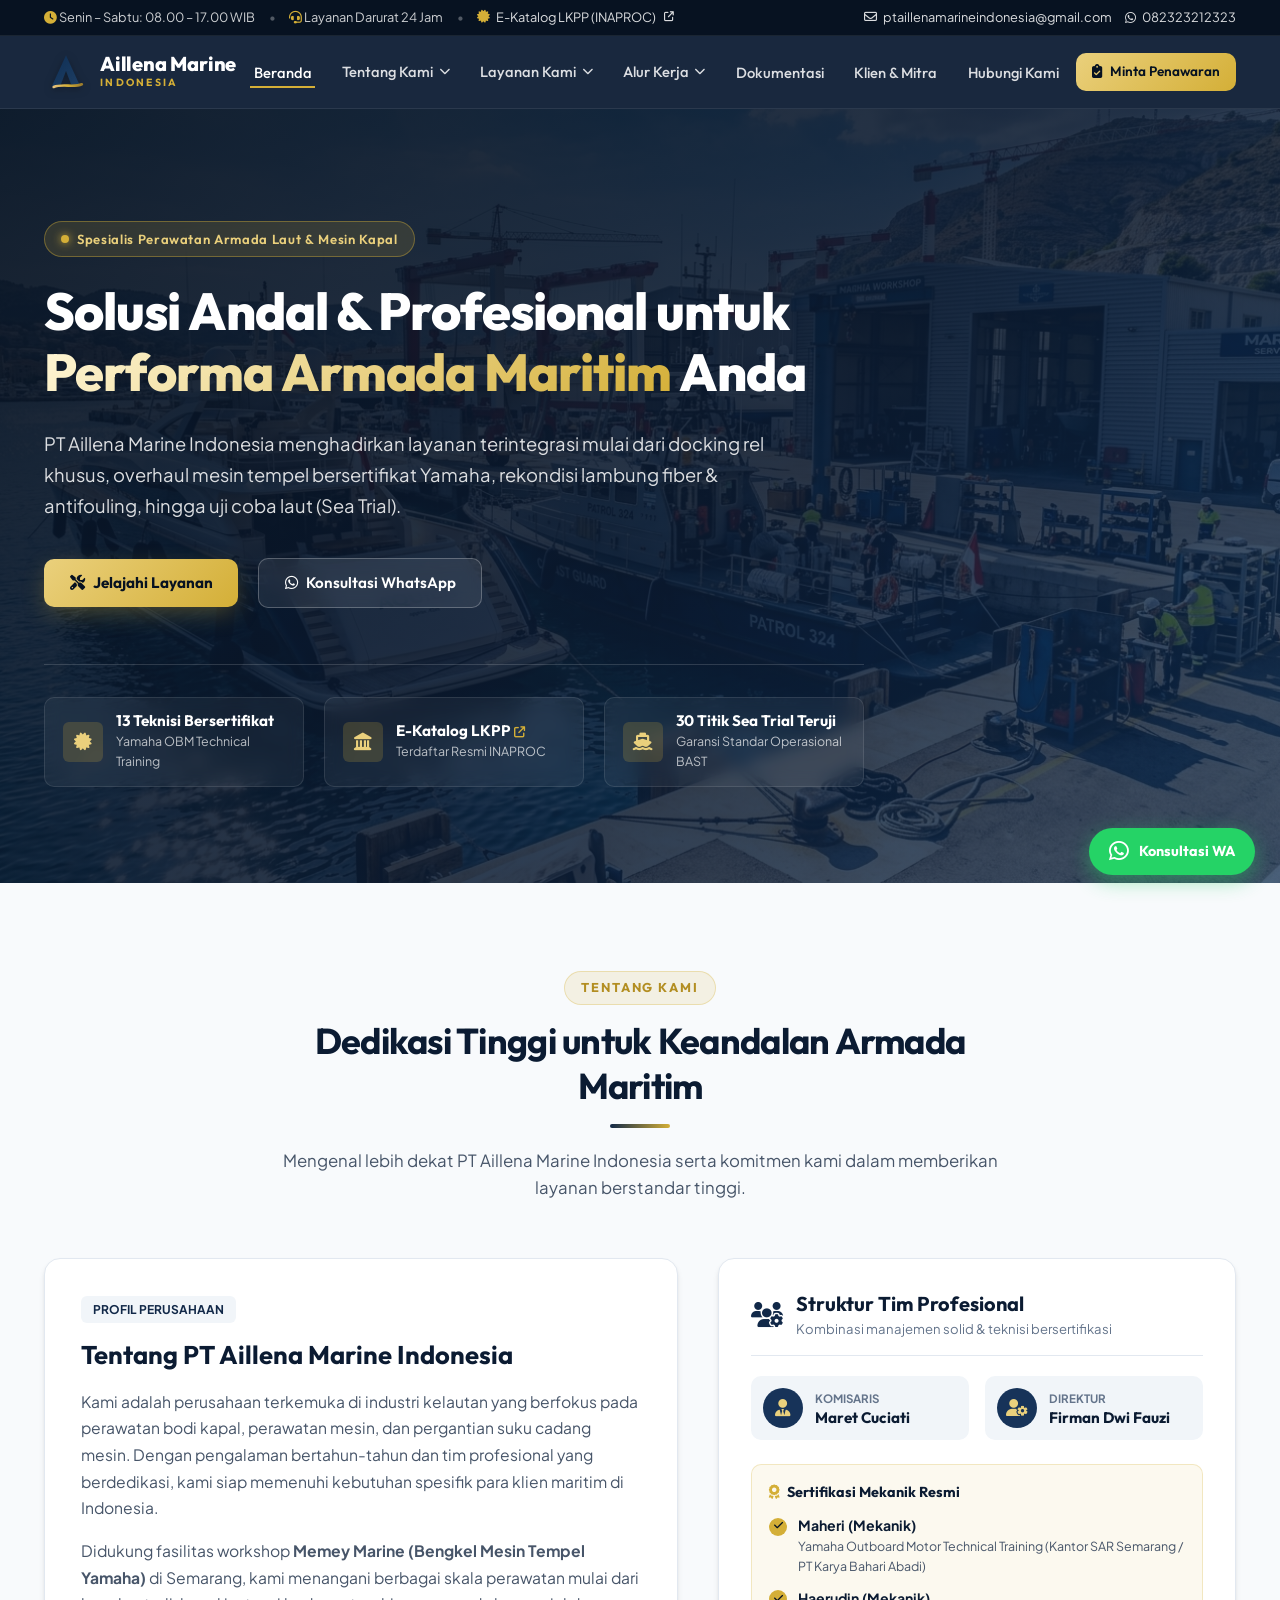
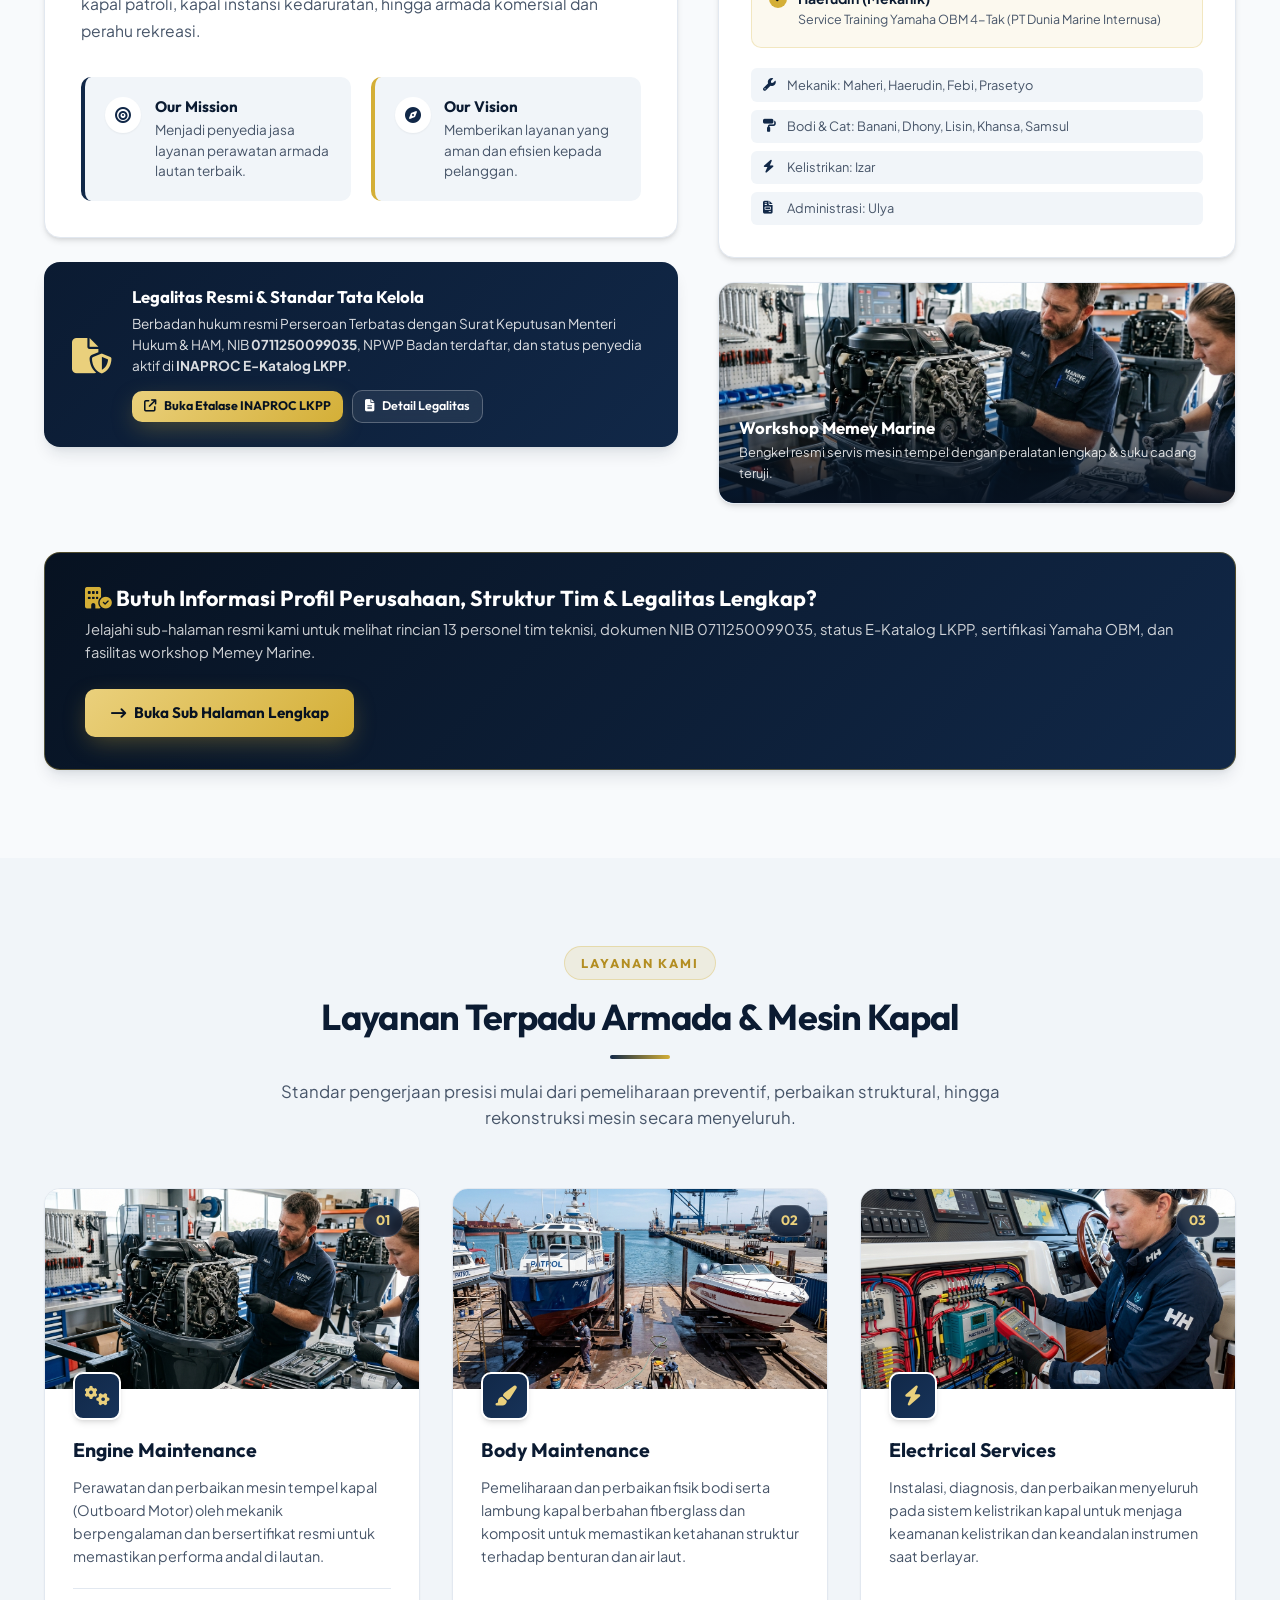
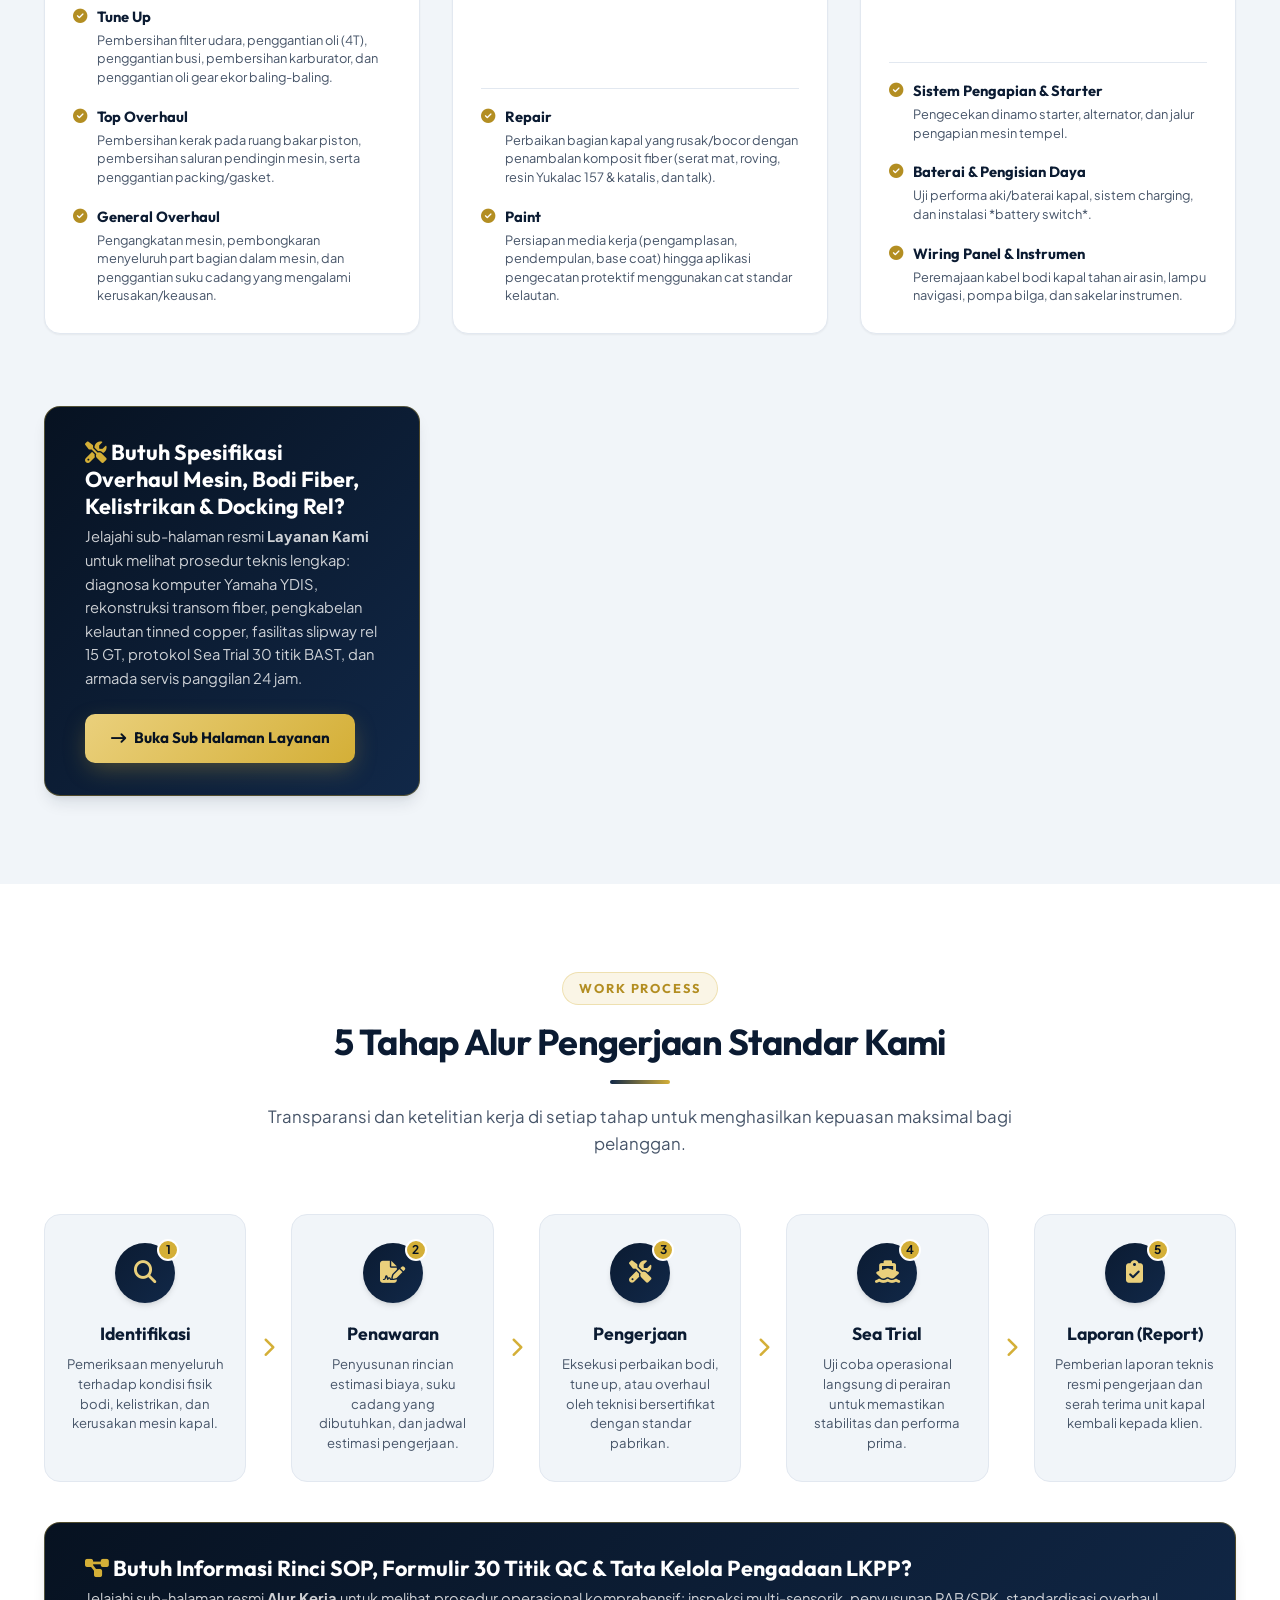
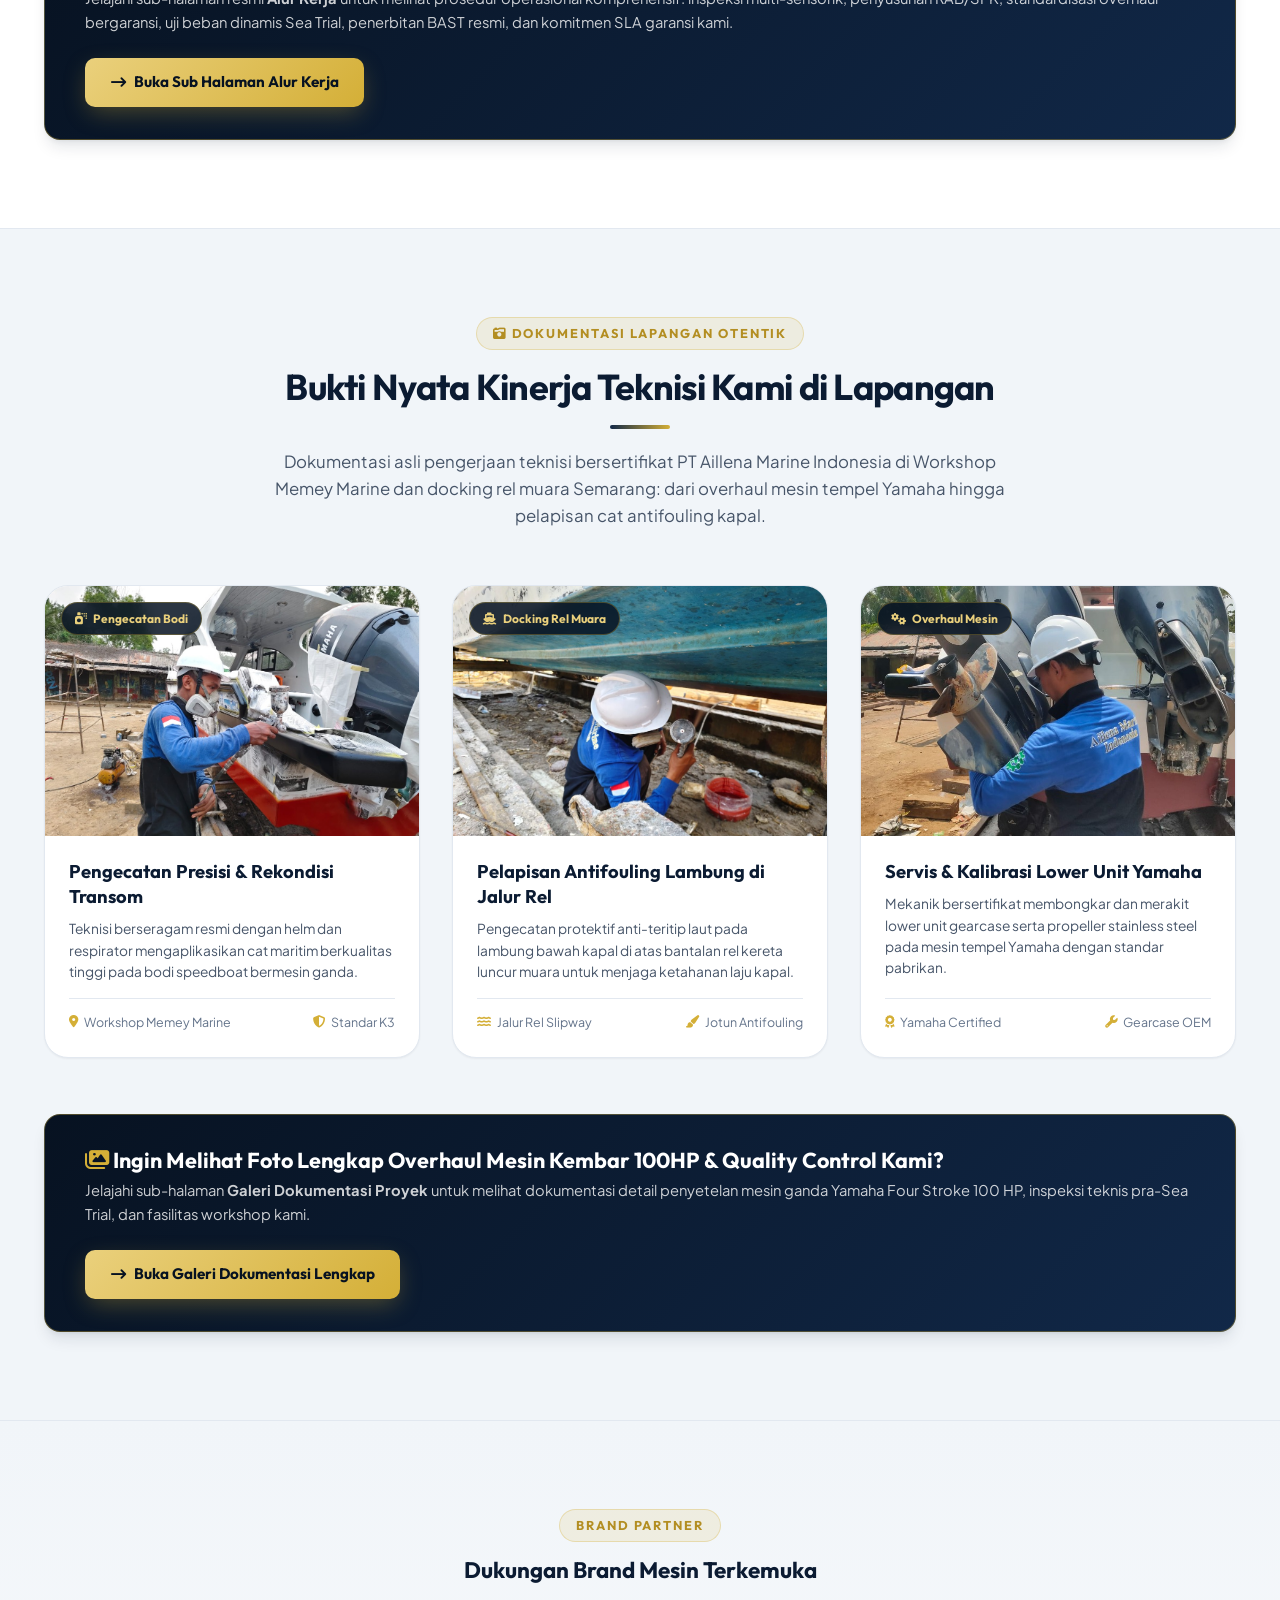
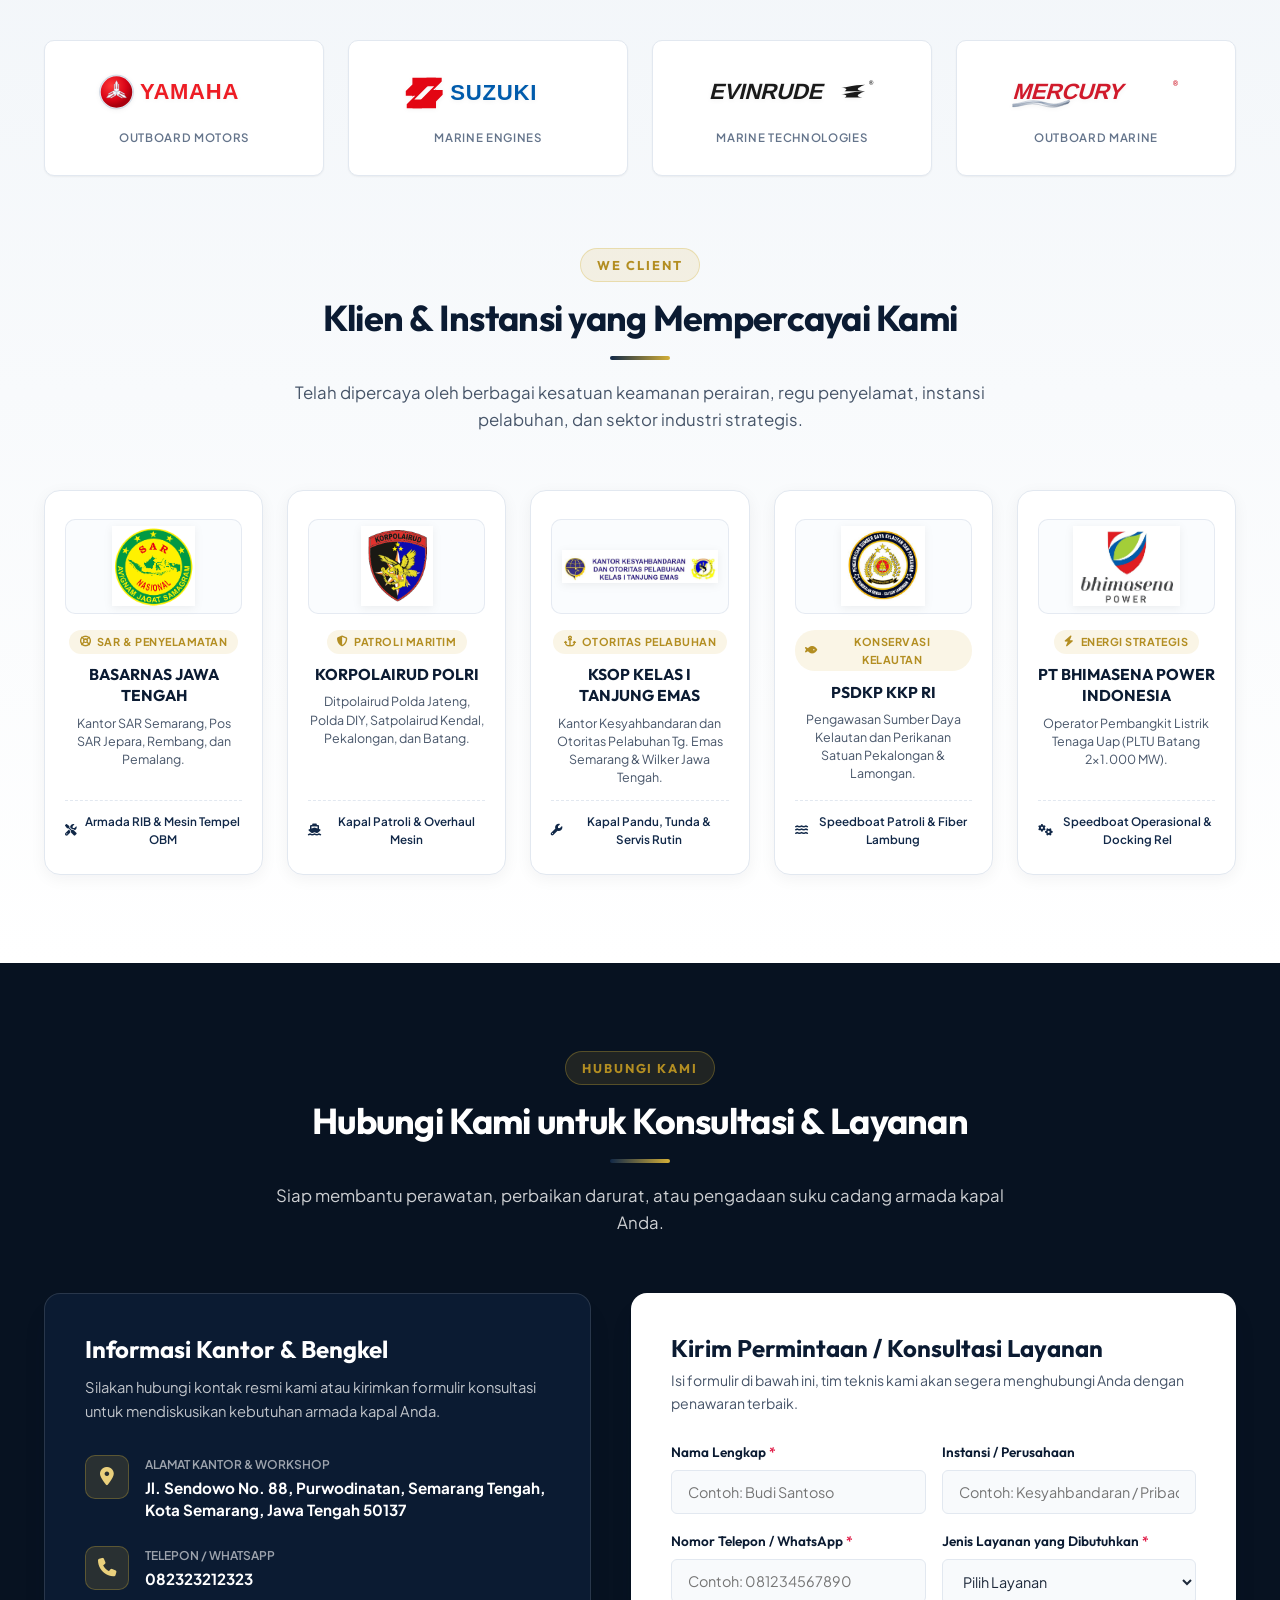
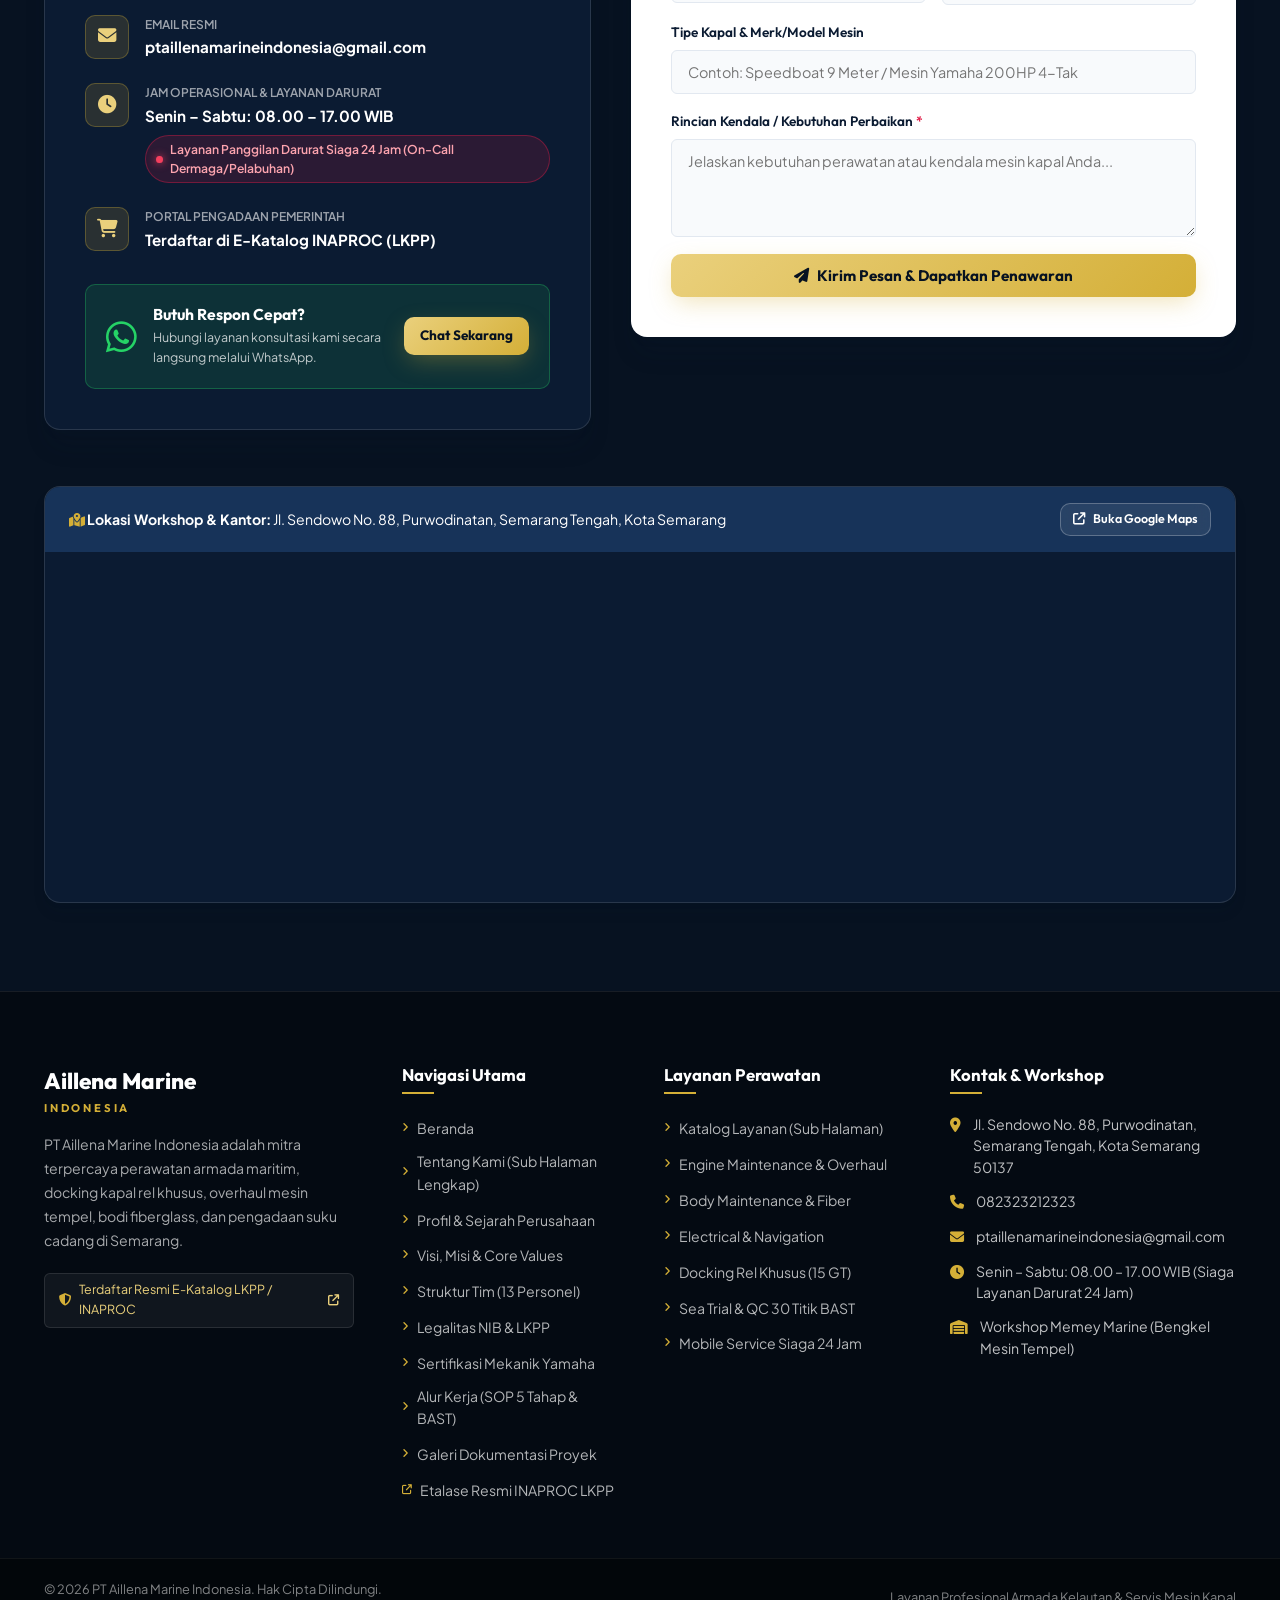
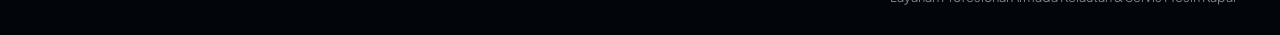
==== index.html @ 7270c606 "feat: tambahkan slider geser tombol panah pada subnav dan lengkapi bagian FAQ di Tentang Kami dan La" ====
<!DOCTYPE html>
<html lang="id">
<head>
  <meta charset="UTF-8">
  <meta name="viewport" content="width=device-width, initial-scale=1.0">
  <meta name="description" content="PT Aillena Marine Indonesia - Layanan Profesional Perawatan Armada Laut, Docking Kapal, Overhaul Mesin Tempel Bersertifikat, dan Perbaikan Fiber di Semarang.">
  <meta name="keywords" content="Aillena Marine Indonesia, bengkel kapal semarang, service mesin tempel, yamaha outboard, docking kapal, perbaikan fiber kapal, antifouling, memey marine">
  <meta name="author" content="PT Aillena Marine Indonesia">
  <title>PT Aillena Marine Indonesia | Solusi Perawatan Armada Laut & Mesin Kapal</title>
  
  <!-- Google Fonts -->
  <link rel="preconnect" href="https://fonts.googleapis.com">
  <link rel="preconnect" href="https://fonts.gstatic.com" crossorigin>
  <link href="https://fonts.googleapis.com/css2?family=Outfit:wght@400;500;600;700;800&family=Plus+Jakarta+Sans:wght@300;400;500;600;700&display=swap" rel="stylesheet">
  
  <!-- FontAwesome Icons for Maritime & Mechanical Icons -->
  <link rel="stylesheet" href="https://cdnjs.cloudflare.com/ajax/libs/font-awesome/6.5.1/css/all.min.css">
  
  <!-- Main Stylesheet -->
  <link rel="stylesheet" href="styles.css">
</head>
<body>

  <!-- Top Notification / Announcement Bar -->
  <div class="topbar">
    <div class="container topbar-container">
      <div class="topbar-left">
        <span><i class="fa-solid fa-clock gold-text"></i> Senin – Sabtu: 08.00 – 17.00 WIB</span>
        <span class="topbar-separator">•</span>
        <span><i class="fa-solid fa-headset gold-text"></i> Layanan Darurat 24 Jam</span>
        <span class="topbar-separator">•</span>
        <a href="https://katalog.inaproc.id/aillena-marine-indonesia?page=2" target="_blank" rel="noopener noreferrer" class="topbar-link" title="Buka Etalase Resmi PT Aillena Marine Indonesia di INAPROC LKPP">
          <i class="fa-solid fa-certificate gold-text"></i> E-Katalog LKPP (INAPROC) <i class="fa-solid fa-arrow-up-right-from-square" style="font-size: 0.65rem; margin-left: 2px;"></i>
        </a>
      </div>
      <div class="topbar-right">
        <a href="mailto:ptaillenamarineindonesia@gmail.com" class="topbar-link">
          <i class="fa-regular fa-envelope"></i> ptaillenamarineindonesia@gmail.com
        </a>
        <a href="https://wa.me/6282323212323" target="_blank" rel="noopener noreferrer" class="topbar-link">
          <i class="fa-brands fa-whatsapp"></i> 082323212323
        </a>
      </div>
    </div>
  </div>

  <!-- Main Header & Navigation -->
  <header class="site-header" id="header">
    <div class="container header-container">
      <a href="#home" class="brand-logo" aria-label="Beranda PT Aillena Marine Indonesia">
        <div class="logo-mark">
          <svg viewBox="0 0 100 100" class="logo-svg" fill="none" xmlns="http://www.w3.org/2000/svg">
            <path d="M50 12L82 82H63L50 48L37 82H18L50 12Z" fill="url(#navyGradient)"/>
            <path d="M22 84C42 76 68 86 86 78" stroke="url(#goldGradient)" stroke-width="6" stroke-linecap="round"/>
            <defs>
              <linearGradient id="navyGradient" x1="18" y1="12" x2="82" y2="82" gradientUnits="userSpaceOnUse">
                <stop stop-color="#0E2F56"/>
                <stop offset="1" stop-color="#1E3E62"/>
              </linearGradient>
              <linearGradient id="goldGradient" x1="22" y1="84" x2="86" y2="78" gradientUnits="userSpaceOnUse">
                <stop stop-color="#E5C07B"/>
                <stop offset="0.5" stop-color="#D4AF37"/>
                <stop offset="1" stop-color="#9A7B2C"/>
              </linearGradient>
            </defs>
          </svg>
        </div>
        <div class="brand-text">
          <span class="brand-name">Aillena Marine</span>
          <span class="brand-sub">INDONESIA</span>
        </div>
      </a>

      <!-- Desktop Navigation -->
      <nav class="main-nav" id="mainNav" aria-label="Navigasi Utama">
        <ul class="nav-list">
          <li><a href="#home" class="nav-link active">Beranda</a></li>
          
          <!-- Dropdown Tentang Kami -->
          <li class="nav-item-dropdown">
            <a href="about.html" class="nav-link has-dropdown">
              Tentang Kami <i class="fa-solid fa-chevron-down dropdown-icon"></i>
            </a>
            <div class="nav-dropdown-menu">
              <a href="about.html" class="nav-dropdown-item">
                <i class="fa-solid fa-compass nav-dropdown-icon"></i>
                <div class="nav-dropdown-text">
                  <strong>Ringkasan Tentang Kami</strong>
                  <span>Halaman utama sub-menu Profil</span>
                </div>
              </a>
              <a href="about.html#profil" class="nav-dropdown-item">
                <i class="fa-solid fa-building-user nav-dropdown-icon"></i>
                <div class="nav-dropdown-text">
                  <strong>Profil & Sejarah Perusahaan</strong>
                  <span>Kilas balik, filosofi & keunggulan</span>
                </div>
              </a>
              <a href="about.html#visi-misi" class="nav-dropdown-item">
                <i class="fa-solid fa-bullseye nav-dropdown-icon"></i>
                <div class="nav-dropdown-text">
                  <strong>Visi, Misi & Core Values</strong>
                  <span>5 pilar strategis & budaya kerja</span>
                </div>
              </a>
              <a href="about.html#tim" class="nav-dropdown-item">
                <i class="fa-solid fa-users-gear nav-dropdown-icon"></i>
                <div class="nav-dropdown-text">
                  <strong>Struktur Organisasi & Tim</strong>
                  <span>Manajemen & 13 teknisi bersertifikasi</span>
                </div>
              </a>
              <a href="about.html#legalitas" class="nav-dropdown-item">
                <i class="fa-solid fa-file-shield nav-dropdown-icon"></i>
                <div class="nav-dropdown-text">
                  <strong>Legalitas & Kepatuhan</strong>
                  <span>NIB, Kemenkumham & E-Katalog LKPP</span>
                </div>
              </a>
              <a href="about.html#sertifikasi" class="nav-dropdown-item">
                <i class="fa-solid fa-award nav-dropdown-icon"></i>
                <div class="nav-dropdown-text">
                  <strong>Sertifikasi & Lisensi</strong>
                  <span>Yamaha OBM & standar sea trial</span>
                </div>
              </a>
              <a href="about.html#fasilitas" class="nav-dropdown-item">
                <i class="fa-solid fa-warehouse nav-dropdown-icon"></i>
                <div class="nav-dropdown-text">
                  <strong>Fasilitas Workshop</strong>
                  <span>Workshop Memey Marine & docking rel</span>
                </div>
              </a>
              <a href="about.html#faq" class="nav-dropdown-item">
                <i class="fa-solid fa-circle-question nav-dropdown-icon"></i>
                <div class="nav-dropdown-text">
                  <strong>FAQ Profil Perusahaan</strong>
                  <span>Pertanyaan umum & legalitas</span>
                </div>
              </a>
            </div>
          </li>

          <!-- Dropdown Layanan Kami -->
          <li class="nav-item-dropdown">
            <a href="services.html" class="nav-link has-dropdown">
              Layanan Kami <i class="fa-solid fa-chevron-down dropdown-icon"></i>
            </a>
            <div class="nav-dropdown-menu">
              <a href="services.html" class="nav-dropdown-item">
                <i class="fa-solid fa-screwdriver-wrench nav-dropdown-icon"></i>
                <div class="nav-dropdown-text">
                  <strong>Ikhtisar Seluruh Layanan</strong>
                  <span>Halaman utama sub-menu Layanan</span>
                </div>
              </a>
              <a href="services.html#engine" class="nav-dropdown-item">
                <i class="fa-solid fa-gears nav-dropdown-icon"></i>
                <div class="nav-dropdown-text">
                  <strong>Engine Maintenance & Overhaul</strong>
                  <span>Tune-up, overhaul & diagnosa komputer YDIS</span>
                </div>
              </a>
              <a href="services.html#body" class="nav-dropdown-item">
                <i class="fa-solid fa-paintbrush nav-dropdown-icon"></i>
                <div class="nav-dropdown-text">
                  <strong>Body & Fiberglass Maintenance</strong>
                  <span>Laminasi resin, transom & cat antifouling</span>
                </div>
              </a>
              <a href="services.html#electrical" class="nav-dropdown-item">
                <i class="fa-solid fa-bolt nav-dropdown-icon"></i>
                <div class="nav-dropdown-text">
                  <strong>Electrical & Navigation Services</strong>
                  <span>Wiring maritim, sistem starter & pompa bilga</span>
                </div>
              </a>
              <a href="services.html#docking" class="nav-dropdown-item">
                <i class="fa-solid fa-ship nav-dropdown-icon"></i>
                <div class="nav-dropdown-text">
                  <strong>Docking Rel Khusus (Slipway)</strong>
                  <span>Fasilitas slipway kapal kapasitas s/d 15 GT</span>
                </div>
              </a>
              <a href="services.html#seatrial" class="nav-dropdown-item">
                <i class="fa-solid fa-water nav-dropdown-icon"></i>
                <div class="nav-dropdown-text">
                  <strong>Sea Trial & Quality Control</strong>
                  <span>Uji kelayakan laut terbuka berstandar BAST</span>
                </div>
              </a>
              <a href="services.html#mobile" class="nav-dropdown-item">
                <i class="fa-solid fa-truck-fast nav-dropdown-icon"></i>
                <div class="nav-dropdown-text">
                  <strong>Mobile Service Siaga 24 Jam</strong>
                  <span>Layanan panggilan darurat ke dermaga</span>
                </div>
              </a>
            </div>
          <!-- Dropdown Alur Kerja -->
          <li class="nav-item-dropdown">
            <a href="workflow.html" class="nav-link has-dropdown">
              Alur Kerja <i class="fa-solid fa-chevron-down dropdown-icon"></i>
            </a>
            <div class="nav-dropdown-menu">
              <a href="workflow.html" class="nav-dropdown-item">
                <i class="fa-solid fa-diagram-project nav-dropdown-icon"></i>
                <div class="nav-dropdown-text">
                  <strong>Ringkasan 5 Tahap Alur</strong>
                  <span>Halaman utama sub-menu Alur Kerja</span>
                </div>
              </a>
              <a href="workflow.html#tahap1" class="nav-dropdown-item">
                <i class="fa-solid fa-magnifying-glass nav-dropdown-icon"></i>
                <div class="nav-dropdown-text">
                  <strong>Tahap 1: Identifikasi & Diagnosa</strong>
                  <span>Pemeriksaan fisik, kompresi & scan YDIS</span>
                </div>
              </a>
              <a href="workflow.html#tahap2" class="nav-dropdown-item">
                <i class="fa-solid fa-file-signature nav-dropdown-icon"></i>
                <div class="nav-dropdown-text">
                  <strong>Tahap 2: Estimasi RAB & SPK</strong>
                  <span>Transparansi biaya, suku cadang & kontrak</span>
                </div>
              </a>
              <a href="workflow.html#tahap3" class="nav-dropdown-item">
                <i class="fa-solid fa-screwdriver-wrench nav-dropdown-icon"></i>
                <div class="nav-dropdown-text">
                  <strong>Tahap 3: Eksekusi Reparasi</strong>
                  <span>Protokol K3, overhaul & laporan progres</span>
                </div>
              </a>
              <a href="workflow.html#tahap4" class="nav-dropdown-item">
                <i class="fa-solid fa-ship nav-dropdown-icon"></i>
                <div class="nav-dropdown-text">
                  <strong>Tahap 4: Uji Laut (Sea Trial)</strong>
                  <span>Running test, beban WOT & 30-titik QC</span>
                </div>
              </a>
              <a href="workflow.html#tahap5" class="nav-dropdown-item">
                <i class="fa-solid fa-clipboard-check nav-dropdown-icon"></i>
                <div class="nav-dropdown-text">
                  <strong>Tahap 5: Laporan & BAST Resmi</strong>
                  <span>Berita acara, garansi kerja & edukasi kru</span>
                </div>
              </a>
              <a href="workflow.html#pengadaan" class="nav-dropdown-item">
                <i class="fa-solid fa-landmark nav-dropdown-icon"></i>
                <div class="nav-dropdown-text">
                  <strong>Alur Pengadaan LKPP / Swasta</strong>
                  <span>Kepatuhan e-Katalog, tender & regulasi pajak</span>
                </div>
              </a>
            </div>
          </li>
          <li><a href="gallery.html" class="nav-link">Dokumentasi</a></li>
          <li><a href="#clients" class="nav-link">Klien & Mitra</a></li>
          <li><a href="#contact" class="nav-link">Hubungi Kami</a></li>
        </ul>
      </nav>

      <!-- Header CTA & Mobile Toggle -->
      <div class="header-actions">
        <a href="#contact" class="btn btn-primary btn-sm header-cta">
          <i class="fa-solid fa-clipboard-check"></i> Minta Penawaran
        </a>
        <button class="mobile-toggle" id="mobileToggle" aria-label="Toggle navigation menu" aria-expanded="false">
          <span></span>
          <span></span>
          <span></span>
        </button>
      </div>
    </div>
  </header>

  <!-- Mobile Drawer Menu -->
  <div class="mobile-drawer" id="mobileDrawer">
    <div class="mobile-drawer-inner">
      <div class="mobile-drawer-header">
        <div class="brand-text">
          <span class="brand-name">Aillena Marine</span>
          <span class="brand-sub">INDONESIA</span>
        </div>
        <button class="drawer-close" id="drawerClose" aria-label="Tutup Menu">
          <i class="fa-solid fa-xmark"></i>
        </button>
      </div>
      <ul class="mobile-nav-list">
        <li><a href="#home" class="mobile-nav-link">Beranda</a></li>
        <li>
          <a href="about.html" class="mobile-nav-link" style="color: var(--gold-light); font-weight:700;">
            Tentang Kami (Sub Halaman)
          </a>
          <div class="mobile-nav-sublist">
            <a href="about.html" class="mobile-sub-link"><i class="fa-solid fa-angle-right"></i> Selayang Pandang</a>
            <a href="about.html#profil" class="mobile-sub-link"><i class="fa-solid fa-angle-right"></i> Profil Perusahaan</a>
            <a href="about.html#visi-misi" class="mobile-sub-link"><i class="fa-solid fa-angle-right"></i> Visi & Misi Lengkap</a>
            <a href="about.html#tim" class="mobile-sub-link"><i class="fa-solid fa-angle-right"></i> Struktur Tim (13 Personel)</a>
            <a href="about.html#legalitas" class="mobile-sub-link"><i class="fa-solid fa-angle-right"></i> Legalitas NIB & LKPP</a>
            <a href="about.html#sertifikasi" class="mobile-sub-link"><i class="fa-solid fa-angle-right"></i> Sertifikasi Mekanik Yamaha</a>
            <a href="about.html#fasilitas" class="mobile-sub-link"><i class="fa-solid fa-angle-right"></i> Fasilitas Workshop Memey Marine</a>
          </div>
        </li>
        <li>
          <a href="services.html" class="mobile-nav-link" style="color: var(--gold-light); font-weight:700;">
            Layanan Kami (Sub Halaman)
          </a>
          <div class="mobile-nav-sublist">
            <a href="services.html" class="mobile-sub-link"><i class="fa-solid fa-angle-right"></i> Seluruh Layanan</a>
            <a href="services.html#engine" class="mobile-sub-link"><i class="fa-solid fa-angle-right"></i> Engine Maintenance</a>
            <a href="services.html#body" class="mobile-sub-link"><i class="fa-solid fa-angle-right"></i> Body Maintenance & Fiber</a>
            <a href="services.html#electrical" class="mobile-sub-link"><i class="fa-solid fa-angle-right"></i> Electrical & Navigation</a>
            <a href="services.html#docking" class="mobile-sub-link"><i class="fa-solid fa-angle-right"></i> Docking Rel Khusus (15 GT)</a>
            <a href="services.html#seatrial" class="mobile-sub-link"><i class="fa-solid fa-angle-right"></i> Sea Trial & QC 30 Titik</a>
            <a href="services.html#mobile" class="mobile-sub-link"><i class="fa-solid fa-angle-right"></i> Mobile Service 24 Jam</a>
          </div>
        </li>
        <li>
          <a href="workflow.html" class="mobile-nav-link" style="color: var(--gold-light); font-weight:700;">
            Alur Kerja (Sub Halaman)
          </a>
          <div class="mobile-nav-sublist">
            <a href="workflow.html#overview" class="mobile-sub-link"><i class="fa-solid fa-angle-right"></i> Ikhtisar 5 Tahap Baku</a>
            <a href="workflow.html#tahap1" class="mobile-sub-link"><i class="fa-solid fa-angle-right"></i> Tahap 1: Identifikasi & Diagnosa</a>
            <a href="workflow.html#tahap2" class="mobile-sub-link"><i class="fa-solid fa-angle-right"></i> Tahap 2: Estimasi RAB & SPK</a>
            <a href="workflow.html#tahap3" class="mobile-sub-link"><i class="fa-solid fa-angle-right"></i> Tahap 3: Eksekusi Reparasi</a>
            <a href="workflow.html#tahap4" class="mobile-sub-link"><i class="fa-solid fa-angle-right"></i> Tahap 4: Uji Laut (Sea Trial)</a>
            <a href="workflow.html#tahap5" class="mobile-sub-link"><i class="fa-solid fa-angle-right"></i> Tahap 5: Laporan BAST & Garansi</a>
            <a href="workflow.html#pengadaan" class="mobile-sub-link"><i class="fa-solid fa-angle-right"></i> Standar Pengadaan LKPP</a>
          </div>
        </li>
        <li>
          <a href="gallery.html" class="mobile-nav-link" style="color: var(--gold-light); font-weight:700;">
            Dokumentasi Proyek (Galeri)
          </a>
        </li>
        <li><a href="#clients" class="mobile-nav-link">Klien & Mitra</a></li>
        <li><a href="#contact" class="mobile-nav-link">Hubungi Kami</a></li>
      </ul>
      <div class="mobile-drawer-footer">
        <a href="https://wa.me/6282323212323" target="_blank" class="btn btn-gold btn-block">
          <i class="fa-brands fa-whatsapp"></i> Chat WhatsApp
        </a>
        <p class="drawer-phone"><i class="fa-solid fa-phone"></i> 082323212323</p>
      </div>
    </div>
  </div>

  <main>
    <!-- ==================== 1. HOME / HERO SECTION ==================== -->
    <section class="hero-section" id="home">
      <div class="hero-bg-overlay"></div>
      <div class="container hero-container">
        <div class="hero-content">
          <div class="hero-badge">
            <span class="badge-dot"></span>
            <span>Spesialis Perawatan Armada Laut & Mesin Kapal</span>
          </div>
          <h1 class="hero-title">
            Solusi Andal & Profesional untuk <span class="highlight-gold">Performa Armada Maritim</span> Anda
          </h1>
          <p class="hero-description">
            PT Aillena Marine Indonesia menghadirkan layanan terintegrasi mulai dari docking rel khusus, overhaul mesin tempel bersertifikat Yamaha, rekondisi lambung fiber & antifouling, hingga uji coba laut (Sea Trial).
          </p>

          <div class="hero-actions">
            <a href="#services" class="btn btn-gold">
              <i class="fa-solid fa-screwdriver-wrench"></i> Jelajahi Layanan
            </a>
            <a href="https://wa.me/6282323212323?text=Halo%20PT%20Aillena%20Marine%20Indonesia,%20saya%20ingin%20berkonsultasi%20mengenai%20layanan%20armada%20kapal." target="_blank" rel="noopener noreferrer" class="btn btn-outline-light">
              <i class="fa-brands fa-whatsapp"></i> Konsultasi WhatsApp
            </a>
          </div>

          <!-- Hero Highlights / Badges -->
          <div class="hero-stats">
            <div class="stat-card">
              <div class="stat-icon"><i class="fa-solid fa-certificate"></i></div>
              <div class="stat-info">
                <h4>13 Teknisi Bersertifikat</h4>
                <p>Yamaha OBM Technical Training</p>
              </div>
            </div>
            <a href="https://katalog.inaproc.id/aillena-marine-indonesia?page=2" target="_blank" rel="noopener noreferrer" class="stat-card" style="text-decoration: none;" title="Buka Profil Resmi di Katalog INAPROC">
              <div class="stat-icon"><i class="fa-solid fa-landmark"></i></div>
              <div class="stat-info">
                <h4>E-Katalog LKPP <i class="fa-solid fa-arrow-up-right-from-square" style="font-size: 0.7rem; color: var(--gold-primary);"></i></h4>
                <p>Terdaftar Resmi INAPROC</p>
              </div>
            </a>
            <div class="stat-card">
              <div class="stat-icon"><i class="fa-solid fa-ship"></i></div>
              <div class="stat-info">
                <h4>30 Titik Sea Trial Teruji</h4>
                <p>Garansi Standar Operasional BAST</p>
              </div>
            </div>
          </div>
        </div>
      </div>
    </section>

    <!-- ==================== 2. ABOUT US SECTION ==================== -->
    <section class="section about-section" id="about">
      <div class="container">
        <div class="section-header text-center">
          <span class="section-tag">Tentang Kami</span>
          <h2 class="section-title">Dedikasi Tinggi untuk Keandalan Armada Maritim</h2>
          <div class="title-divider"></div>
          <p class="section-subtitle">
            Mengenal lebih dekat PT Aillena Marine Indonesia serta komitmen kami dalam memberikan layanan berstandar tinggi.
          </p>
        </div>

        <div class="about-grid">
          <!-- Left Column: Story & Overview -->
          <div class="about-story">
            <div class="story-card">
              <div class="story-tag">Profil Perusahaan</div>
              <h3>Tentang PT Aillena Marine Indonesia</h3>
              <p>
                Kami adalah perusahaan terkemuka di industri kelautan yang berfokus pada perawatan bodi kapal, perawatan mesin, dan pergantian suku cadang mesin. Dengan pengalaman bertahun-tahun dan tim profesional yang berdedikasi, kami siap memenuhi kebutuhan spesifik para klien maritim di Indonesia.
              </p>
              <p>
                Didukung fasilitas workshop <strong>Memey Marine (Bengkel Mesin Tempel Yamaha)</strong> di Semarang, kami menangani berbagai skala perawatan mulai dari kapal patroli, kapal instansi kedaruratan, hingga armada komersial dan perahu rekreasi.
              </p>

              <!-- Vision & Mission Grid -->
              <div class="vm-grid">
                <div class="vm-card mission">
                  <div class="vm-icon"><i class="fa-solid fa-bullseye"></i></div>
                  <div class="vm-body">
                    <h4>Our Mission</h4>
                    <p>Menjadi penyedia jasa layanan perawatan armada lautan terbaik.</p>
                  </div>
                </div>
                <div class="vm-card vision">
                  <div class="vm-icon"><i class="fa-solid fa-compass"></i></div>
                  <div class="vm-body">
                    <h4>Our Vision</h4>
                    <p>Memberikan layanan yang aman dan efisien kepada pelanggan.</p>
                  </div>
                </div>
              </div>
            </div>

            <!-- Legal Documents & Verification -->
            <div class="legal-badge-card">
              <div class="legal-icon"><i class="fa-solid fa-file-shield"></i></div>
              <div class="legal-text">
                <h4>Legalitas Resmi & Standar Tata Kelola</h4>
                <p>
                  Berbadan hukum resmi Perseroan Terbatas dengan Surat Keputusan Menteri Hukum & HAM, NIB <strong>0711250099035</strong>, NPWP Badan terdaftar, dan status penyedia aktif di <strong>INAPROC E-Katalog LKPP</strong>.
                </p>
                <div style="margin-top: 0.85rem;">
                  <a href="https://katalog.inaproc.id/aillena-marine-indonesia?page=2" target="_blank" rel="noopener noreferrer" class="btn btn-gold btn-xs">
                    <i class="fa-solid fa-arrow-up-right-from-square"></i> Buka Etalase INAPROC LKPP
                  </a>
                  <a href="about.html#legalitas" class="btn btn-outline-light btn-xs" style="margin-left: 0.35rem;">
                    <i class="fa-solid fa-file-lines"></i> Detail Legalitas
                  </a>
                </div>
              </div>
            </div>
          </div>

          <!-- Right Column: Team & Certification Highlight -->
          <div class="about-team-column">
            <div class="team-overview-card">
              <div class="card-header-styled">
                <i class="fa-solid fa-users-gear"></i>
                <div>
                  <h3>Struktur Tim Profesional</h3>
                  <p>Kombinasi manajemen solid & teknisi bersertifikasi</p>
                </div>
              </div>

              <!-- Key Leadership -->
              <div class="leadership-block">
                <div class="leader-item">
                  <div class="avatar"><i class="fa-solid fa-user-tie"></i></div>
                  <div>
                    <span class="role">Komisaris</span>
                    <h5 class="name">Maret Cuciati</h5>
                  </div>
                </div>
                <div class="leader-item">
                  <div class="avatar"><i class="fa-solid fa-user-gear"></i></div>
                  <div>
                    <span class="role">Direktur</span>
                    <h5 class="name">Firman Dwi Fauzi</h5>
                  </div>
                </div>
              </div>

              <!-- Certified Technicians -->
              <div class="cert-block">
                <h4 class="sub-heading"><i class="fa-solid fa-award gold-text"></i> Sertifikasi Mekanik Resmi</h4>
                <div class="cert-item">
                  <div class="cert-badge"><i class="fa-solid fa-check"></i></div>
                  <div>
                    <strong>Maheri (Mekanik)</strong>
                    <p>Yamaha Outboard Motor Technical Training (Kantor SAR Semarang / PT Karya Bahari Abadi)</p>
                  </div>
                </div>
                <div class="cert-item">
                  <div class="cert-badge"><i class="fa-solid fa-check"></i></div>
                  <div>
                    <strong>Haerudin (Mekanik)</strong>
                    <p>Service Training Yamaha OBM 4-Tak (PT Dunia Marine Internusa)</p>
                  </div>
                </div>
              </div>

              <!-- Divisions Summary -->
              <div class="division-tags">
                <span class="tag-pill"><i class="fa-solid fa-wrench"></i> Mekanik: Maheri, Haerudin, Febi, Prasetyo</span>
                <span class="tag-pill"><i class="fa-solid fa-paint-roller"></i> Bodi & Cat: Banani, Dhony, Lisin, Khansa, Samsul</span>
                <span class="tag-pill"><i class="fa-solid fa-bolt"></i> Kelistrikan: Izar</span>
                <span class="tag-pill"><i class="fa-solid fa-file-invoice"></i> Administrasi: Ulya</span>
              </div>
            </div>

            <!-- Workshop Facilities Card -->
            <div class="workshop-card">
              <img src="assets/images/service-engine.jpg" alt="Bengkel Memey Marine Workshop" class="workshop-thumb" loading="lazy">
              <div class="workshop-overlay">
                <h4>Workshop Memey Marine</h4>
                <p>Bengkel resmi servis mesin tempel dengan peralatan lengkap & suku cadang teruji.</p>
              </div>
            </div>
          </div>
        </div>

        <!-- Banner Akses Sub Halaman Lengkap Profil & Legalitas -->
        <div class="about-subpage-cta-banner">
          <div class="cta-banner-content">
            <h4><i class="fa-solid fa-building-circle-check gold-text"></i> Butuh Informasi Profil Perusahaan, Struktur Tim & Legalitas Lengkap?</h4>
            <p>Jelajahi sub-halaman resmi kami untuk melihat rincian 13 personel tim teknisi, dokumen NIB 0711250099035, status E-Katalog LKPP, sertifikasi Yamaha OBM, dan fasilitas workshop Memey Marine.</p>
          </div>
          <div>
            <a href="about.html" class="btn btn-gold">
              <i class="fa-solid fa-arrow-right-long"></i> Buka Sub Halaman Lengkap
            </a>
          </div>
        </div>
      </div>
    </section>

    <!-- ==================== 3. OUR SERVICES SECTION ==================== -->
    <section class="section services-section" id="services">
      <div class="container">
        <div class="section-header text-center">
          <span class="section-tag">Layanan Kami</span>
          <h2 class="section-title">Layanan Terpadu Armada & Mesin Kapal</h2>
          <div class="title-divider"></div>
          <p class="section-subtitle">
            Standar pengerjaan presisi mulai dari pemeliharaan preventif, perbaikan struktural, hingga rekonstruksi mesin secara menyeluruh.
          </p>
        </div>

        <!-- Service Cards Grid (3 Core Services) -->
        <div class="services-grid">
          
          <!-- 1. Engine Maintenance -->
          <div class="service-card" data-service="engine">
            <div class="service-img-wrapper">
              <img src="assets/images/service-engine.jpg" alt="Layanan Engine Maintenance" loading="lazy">
              <span class="service-number">01</span>
            </div>
            <div class="service-content">
              <div class="service-icon"><i class="fa-solid fa-gears"></i></div>
              <h3 class="service-title">Engine Maintenance</h3>
              <p class="service-desc">
                Perawatan dan perbaikan mesin tempel kapal (Outboard Motor) oleh mekanik berpengalaman dan bersertifikat resmi untuk memastikan performa andal di lautan.
              </p>
              <ul class="service-points">
                <li>
                  <i class="fa-solid fa-circle-check"></i>
                  <div>
                    <strong>Tune Up</strong>
                    <p class="sub-detail">Pembersihan filter udara, penggantian oli (4T), penggantian busi, pembersihan karburator, dan penggantian oli gear ekor baling-baling.</p>
                  </div>
                </li>
                <li>
                  <i class="fa-solid fa-circle-check"></i>
                  <div>
                    <strong>Top Overhaul</strong>
                    <p class="sub-detail">Pembersihan kerak pada ruang bakar piston, pembersihan saluran pendingin mesin, serta penggantian packing/gasket.</p>
                  </div>
                </li>
                <li>
                  <i class="fa-solid fa-circle-check"></i>
                  <div>
                    <strong>General Overhaul</strong>
                    <p class="sub-detail">Pengangkatan mesin, pembongkaran menyeluruh part bagian dalam mesin, dan penggantian suku cadang yang mengalami kerusakan/keausan.</p>
                  </div>
                </li>
              </ul>
            </div>
          </div>

          <!-- 2. Body Maintenance -->
          <div class="service-card" data-service="body">
            <div class="service-img-wrapper">
              <img src="assets/images/service-docking.jpg" alt="Layanan Body Maintenance" loading="lazy">
              <span class="service-number">02</span>
            </div>
            <div class="service-content">
              <div class="service-icon"><i class="fa-solid fa-paintbrush"></i></div>
              <h3 class="service-title">Body Maintenance</h3>
              <p class="service-desc">
                Pemeliharaan dan perbaikan fisik bodi serta lambung kapal berbahan fiberglass dan komposit untuk memastikan ketahanan struktur terhadap benturan dan air laut.
              </p>
              <ul class="service-points">
                <li>
                  <i class="fa-solid fa-circle-check"></i>
                  <div>
                    <strong>Repair</strong>
                    <p class="sub-detail">Perbaikan bagian kapal yang rusak/bocor dengan penambalan komposit fiber (serat mat, roving, resin Yukalac 157 & katalis, dan talk).</p>
                  </div>
                </li>
                <li>
                  <i class="fa-solid fa-circle-check"></i>
                  <div>
                    <strong>Paint</strong>
                    <p class="sub-detail">Persiapan media kerja (pengamplasan, pendempulan, base coat) hingga aplikasi pengecatan protektif menggunakan cat standar kelautan.</p>
                  </div>
                </li>
              </ul>
            </div>
          </div>

          <!-- 3. Electrical Services -->
          <div class="service-card" data-service="electrical">
            <div class="service-img-wrapper">
              <img src="assets/images/service-electrical.jpg" alt="Layanan Electrical Services" loading="lazy">
              <span class="service-number">03</span>
            </div>
            <div class="service-content">
              <div class="service-icon"><i class="fa-solid fa-bolt"></i></div>
              <h3 class="service-title">Electrical Services</h3>
              <p class="service-desc">
                Instalasi, diagnosis, dan perbaikan menyeluruh pada sistem kelistrikan kapal untuk menjaga keamanan kelistrikan dan keandalan instrumen saat berlayar.
              </p>
              <ul class="service-points">
                <li>
                  <i class="fa-solid fa-circle-check"></i>
                  <div>
                    <strong>Sistem Pengapian & Starter</strong>
                    <p class="sub-detail">Pengecekan dinamo starter, alternator, dan jalur pengapian mesin tempel.</p>
                  </div>
                </li>
                <li>
                  <i class="fa-solid fa-circle-check"></i>
                  <div>
                    <strong>Baterai & Pengisian Daya</strong>
                    <p class="sub-detail">Uji performa aki/baterai kapal, sistem charging, dan instalasi *battery switch*.</p>
                  </div>
                </li>
                <li>
                  <i class="fa-solid fa-circle-check"></i>
                  <div>
                    <strong>Wiring Panel & Instrumen</strong>
                    <p class="sub-detail">Peremajaan kabel bodi kapal tahan air asin, lampu navigasi, pompa bilga, dan sakelar instrumen.</p>
                  </div>
                </li>
              </ul>
            </div>
        </div>

        <!-- Banner Akses Sub Halaman Lengkap Layanan Kami -->
        <div class="about-subpage-cta-banner" style="margin-top: 40px;">
          <div class="cta-banner-content">
            <h4><i class="fa-solid fa-screwdriver-wrench gold-text"></i> Butuh Spesifikasi Overhaul Mesin, Bodi Fiber, Kelistrikan & Docking Rel?</h4>
            <p>Jelajahi sub-halaman resmi <strong>Layanan Kami</strong> untuk melihat prosedur teknis lengkap: diagnosa komputer Yamaha YDIS, rekonstruksi transom fiber, pengkabelan kelautan tinned copper, fasilitas slipway rel 15 GT, protokol Sea Trial 30 titik BAST, dan armada servis panggilan 24 jam.</p>
          </div>
          <div>
            <a href="services.html" class="btn btn-gold">
              <i class="fa-solid fa-arrow-right-long"></i> Buka Sub Halaman Layanan
            </a>
          </div>
        </div>
      </div>
    </section>

    <!-- ==================== 4. WORKFLOW / ALUR KERJA ==================== -->
    <section class="section workflow-section" id="workflow">
      <div class="container">
        <div class="section-header text-center">
          <span class="section-tag">Work Process</span>
          <h2 class="section-title">5 Tahap Alur Pengerjaan Standar Kami</h2>
          <div class="title-divider"></div>
          <p class="section-subtitle">
            Transparansi dan ketelitian kerja di setiap tahap untuk menghasilkan kepuasan maksimal bagi pelanggan.
          </p>
        </div>

        <div class="workflow-steps">
          <div class="step-card">
            <div class="step-icon">
              <i class="fa-solid fa-magnifying-glass"></i>
              <span class="step-badge">1</span>
            </div>
            <h4>Identifikasi</h4>
            <p>Pemeriksaan menyeluruh terhadap kondisi fisik bodi, kelistrikan, dan kerusakan mesin kapal.</p>
          </div>

          <div class="step-arrow"><i class="fa-solid fa-chevron-right"></i></div>

          <div class="step-card">
            <div class="step-icon">
              <i class="fa-solid fa-file-signature"></i>
              <span class="step-badge">2</span>
            </div>
            <h4>Penawaran</h4>
            <p>Penyusunan rincian estimasi biaya, suku cadang yang dibutuhkan, dan jadwal estimasi pengerjaan.</p>
          </div>

          <div class="step-arrow"><i class="fa-solid fa-chevron-right"></i></div>

          <div class="step-card">
            <div class="step-icon">
              <i class="fa-solid fa-screwdriver-wrench"></i>
              <span class="step-badge">3</span>
            </div>
            <h4>Pengerjaan</h4>
            <p>Eksekusi perbaikan bodi, tune up, atau overhaul oleh teknisi bersertifikat dengan standar pabrikan.</p>
          </div>

          <div class="step-arrow"><i class="fa-solid fa-chevron-right"></i></div>

          <div class="step-card">
            <div class="step-icon">
              <i class="fa-solid fa-ship"></i>
              <span class="step-badge">4</span>
            </div>
            <h4>Sea Trial</h4>
            <p>Uji coba operasional langsung di perairan untuk memastikan stabilitas dan performa prima.</p>
          </div>

          <div class="step-arrow"><i class="fa-solid fa-chevron-right"></i></div>

          <div class="step-card">
            <div class="step-icon">
              <i class="fa-solid fa-clipboard-check"></i>
              <span class="step-badge">5</span>
            </div>
            <h4>Laporan (Report)</h4>
            <p>Pemberian laporan teknis resmi pengerjaan dan serah terima unit kapal kembali kepada klien.</p>
          </div>
        </div>

        <!-- Banner Akses Sub Halaman Lengkap Alur Kerja -->
        <div class="about-subpage-cta-banner" style="margin-top: 40px;">
          <div class="cta-banner-content">
            <h4><i class="fa-solid fa-diagram-project gold-text"></i> Butuh Informasi Rinci SOP, Formulir 30 Titik QC & Tata Kelola Pengadaan LKPP?</h4>
            <p>Jelajahi sub-halaman resmi <strong>Alur Kerja</strong> untuk melihat prosedur operasional komprehensif: inspeksi multi-sensorik, penyusunan RAB/SPK, standardisasi overhaul bergaransi, uji beban dinamis Sea Trial, penerbitan BAST resmi, dan komitmen SLA garansi kami.</p>
          </div>
          <div>
            <a href="workflow.html" class="btn btn-gold">
              <i class="fa-solid fa-arrow-right-long"></i> Buka Sub Halaman Alur Kerja
            </a>
          </div>
        </div>
      </div>
    </section>

    <!-- ==================== 5. DOCUMENTATION SHOWCASE SECTION ==================== -->
    <section class="section documentation-showcase-section" id="documentation" style="background: var(--bg-alt); border-top: 1px solid var(--border-light); border-bottom: 1px solid var(--border-light);">
      <div class="container">
        <div class="section-header text-center">
          <span class="section-tag"><i class="fa-solid fa-camera-retro"></i> Dokumentasi Lapangan Otentik</span>
          <h2 class="section-title">Bukti Nyata Kinerja Teknisi Kami di Lapangan</h2>
          <div class="title-divider"></div>
          <p class="section-subtitle">
            Dokumentasi asli pengerjaan teknisi bersertifikat PT Aillena Marine Indonesia di Workshop Memey Marine dan docking rel muara Semarang: dari overhaul mesin tempel Yamaha hingga pelapisan cat antifouling kapal.
          </p>
        </div>

        <!-- 3-Column Showcase Grid of Real Photos -->
        <div class="gallery-grid">
          <!-- Item 1: Pengecatan Bodi -->
          <div class="gallery-card">
            <div class="gallery-img-wrap">
              <img src="assets/images/documentation/dokumentasi-pengecatan-bodi-kapal.jpg" alt="Pengecatan Bodi & Rekondisi Transom Speedboat" loading="lazy">
              <span class="gallery-badge"><i class="fa-solid fa-spray-can"></i> Pengecatan Bodi</span>
            </div>
            <div class="gallery-card-body">
              <h4>Pengecatan Presisi & Rekondisi Transom</h4>
              <p>Teknisi berseragam resmi dengan helm dan respirator mengaplikasikan cat maritim berkualitas tinggi pada bodi speedboat bermesin ganda.</p>
              <div class="gallery-card-meta">
                <span><i class="fa-solid fa-location-dot gold-text"></i> Workshop Memey Marine</span>
                <span><i class="fa-solid fa-shield-halved gold-text"></i> Standar K3</span>
              </div>
            </div>
          </div>

          <!-- Item 2: Antifouling Docking Rel -->
          <div class="gallery-card">
            <div class="gallery-img-wrap">
              <img src="assets/images/documentation/dokumentasi-antifouling-docking-rel.jpg" alt="Pelapisan Cat Antifouling Bawah Lambung di Jalur Rel Muara" loading="lazy">
              <span class="gallery-badge"><i class="fa-solid fa-ship"></i> Docking Rel Muara</span>
            </div>
            <div class="gallery-card-body">
              <h4>Pelapisan Antifouling Lambung di Jalur Rel</h4>
              <p>Pengecatan protektif anti-teritip laut pada lambung bawah kapal di atas bantalan rel kereta luncur muara untuk menjaga ketahanan laju kapal.</p>
              <div class="gallery-card-meta">
                <span><i class="fa-solid fa-water gold-text"></i> Jalur Rel Slipway</span>
                <span><i class="fa-solid fa-paintbrush gold-text"></i> Jotun Antifouling</span>
              </div>
            </div>
          </div>

          <!-- Item 3: Overhaul Lower Unit Yamaha -->
          <div class="gallery-card">
            <div class="gallery-img-wrap">
              <img src="assets/images/documentation/dokumentasi-overhaul-lower-unit-yamaha.jpg" alt="Servis Lower Unit & Baling-Baling Mesin Tempel Yamaha" loading="lazy">
              <span class="gallery-badge"><i class="fa-solid fa-gears"></i> Overhaul Mesin</span>
            </div>
            <div class="gallery-card-body">
              <h4>Servis & Kalibrasi Lower Unit Yamaha</h4>
              <p>Mekanik bersertifikat membongkar dan merakit lower unit gearcase serta propeller stainless steel pada mesin tempel Yamaha dengan standar pabrikan.</p>
              <div class="gallery-card-meta">
                <span><i class="fa-solid fa-award gold-text"></i> Yamaha Certified</span>
                <span><i class="fa-solid fa-wrench gold-text"></i> Gearcase OEM</span>
              </div>
            </div>
          </div>
        </div>

        <!-- Banner ke Sub Halaman Galeri Lengkap -->
        <div class="about-subpage-cta-banner" style="margin-top: 10px;">
          <div class="cta-banner-content">
            <h4><i class="fa-solid fa-images gold-text"></i> Ingin Melihat Foto Lengkap Overhaul Mesin Kembar 100HP & Quality Control Kami?</h4>
            <p>Jelajahi sub-halaman <strong>Galeri Dokumentasi Proyek</strong> untuk melihat dokumentasi detail penyetelan mesin ganda Yamaha Four Stroke 100 HP, inspeksi teknis pra-Sea Trial, dan fasilitas workshop kami.</p>
          </div>
          <div>
            <a href="gallery.html" class="btn btn-gold">
              <i class="fa-solid fa-arrow-right-long"></i> Buka Galeri Dokumentasi Lengkap
            </a>
          </div>
        </div>

      </div>
    </section>

    <!-- ==================== 6. CLIENTS & PARTNERS ==================== -->
    <section class="section clients-section" id="clients">
      <div class="container">
        
        <!-- Brand Partners -->
        <div class="partners-block">
          <div class="section-header text-center">
            <span class="section-tag">Brand Partner</span>
            <h3 class="section-title-sm">Dukungan Brand Mesin Terkemuka</h3>
          </div>
          <div class="partner-logos-grid">
            <div class="partner-card" title="Yamaha Outboard Motors">
              <img src="assets/images/logos/logo-yamaha.svg" alt="Yamaha Marine Logo" class="partner-logo-img">
              <span class="brand-caption">Outboard Motors</span>
            </div>
            <div class="partner-card" title="Suzuki Marine">
              <img src="assets/images/logos/logo-suzuki.svg" alt="Suzuki Marine Logo" class="partner-logo-img">
              <span class="brand-caption">Marine Engines</span>
            </div>
            <div class="partner-card" title="Evinrude Outboard">
              <img src="assets/images/logos/logo-evinrude.svg" alt="Evinrude Outboard Logo" class="partner-logo-img">
              <span class="brand-caption">Marine Technologies</span>
            </div>
            <div class="partner-card" title="Mercury Marine">
              <img src="assets/images/logos/logo-mercury.svg" alt="Mercury Marine Logo" class="partner-logo-img">
              <span class="brand-caption">Outboard Marine</span>
            </div>
          </div>
        </div>

        <!-- Trusted Clients -->
        <div class="clients-block">
          <div class="section-header text-center">
            <span class="section-tag">We Client</span>
            <h2 class="section-title">Klien & Instansi yang Mempercayai Kami</h2>
            <div class="title-divider"></div>
            <p class="section-subtitle">
              Telah dipercaya oleh berbagai kesatuan keamanan perairan, regu penyelamat, instansi pelabuhan, dan sektor industri strategis.
            </p>
          </div>

          <div class="clients-grid">
            <!-- 1. BASARNAS -->
            <div class="client-badge-item">
              <div class="client-logo-container">
                <img src="assets/images/clients/logo-basarnas-sar.png" alt="Logo Resmi BASARNAS - Badan Nasional Pencarian dan Pertolongan" class="client-logo-img" loading="lazy">
              </div>
              <span class="client-sector-tag"><i class="fa-solid fa-life-ring"></i> SAR & Penyelamatan</span>
              <div class="client-name">BASARNAS JAWA TENGAH</div>
              <p class="client-detail">Kantor SAR Semarang, Pos SAR Jepara, Rembang, dan Pemalang.</p>
              <div class="client-scope"><i class="fa-solid fa-screwdriver-wrench"></i> Armada RIB & Mesin Tempel OBM</div>
            </div>

            <!-- 2. KORPOLAIRUD POLRI -->
            <div class="client-badge-item">
              <div class="client-logo-container">
                <img src="assets/images/clients/logo-korpolairud-polri.png" alt="Logo Resmi KORPOLAIRUD BAHARKAM POLRI" class="client-logo-img" loading="lazy">
              </div>
              <span class="client-sector-tag"><i class="fa-solid fa-shield-halved"></i> Patroli Maritim</span>
              <div class="client-name">KORPOLAIRUD POLRI</div>
              <p class="client-detail">Ditpolairud Polda Jateng, Polda DIY, Satpolairud Kendal, Pekalongan, dan Batang.</p>
              <div class="client-scope"><i class="fa-solid fa-ship"></i> Kapal Patroli & Overhaul Mesin</div>
            </div>

            <!-- 3. KSOP Tanjung Emas -->
            <div class="client-badge-item">
              <div class="client-logo-container">
                <img src="assets/images/clients/logo-ksop-tanjung-emas.png" alt="Logo Resmi KSOP Kelas I Tanjung Emas Semarang" class="client-logo-img" loading="lazy">
              </div>
              <span class="client-sector-tag"><i class="fa-solid fa-anchor"></i> Otoritas Pelabuhan</span>
              <div class="client-name">KSOP KELAS I TANJUNG EMAS</div>
              <p class="client-detail">Kantor Kesyahbandaran dan Otoritas Pelabuhan Tg. Emas Semarang & Wilker Jawa Tengah.</p>
              <div class="client-scope"><i class="fa-solid fa-wrench"></i> Kapal Pandu, Tunda & Servis Rutin</div>
            </div>

            <!-- 4. PSDKP KKP -->
            <div class="client-badge-item">
              <div class="client-logo-container">
                <img src="assets/images/clients/logo-psdkp-kkp.png" alt="Logo Resmi PSDKP - Pengawasan Sumber Daya Kelautan dan Perikanan KKP" class="client-logo-img" loading="lazy">
              </div>
              <span class="client-sector-tag"><i class="fa-solid fa-fish"></i> Konservasi Kelautan</span>
              <div class="client-name">PSDKP KKP RI</div>
              <p class="client-detail">Pengawasan Sumber Daya Kelautan dan Perikanan Satuan Pekalongan & Lamongan.</p>
              <div class="client-scope"><i class="fa-solid fa-water"></i> Speedboat Patroli & Fiber Lambung</div>
            </div>

            <!-- 5. PT Bhimasena Power Indonesia -->
            <div class="client-badge-item">
              <div class="client-logo-container">
                <img src="assets/images/clients/logo-bhimasena-power.png" alt="Logo Resmi PT Bhimasena Power Indonesia - PLTU Batang" class="client-logo-img" loading="lazy">
              </div>
              <span class="client-sector-tag"><i class="fa-solid fa-bolt"></i> Energi Strategis</span>
              <div class="client-name">PT BHIMASENA POWER INDONESIA</div>
              <p class="client-detail">Operator Pembangkit Listrik Tenaga Uap (PLTU Batang 2x1.000 MW).</p>
              <div class="client-scope"><i class="fa-solid fa-gears"></i> Speedboat Operasional & Docking Rel</div>
            </div>
          </div>
        </div>

      </div>
    </section>

    <!-- ==================== 6. CONTACT US SECTION ==================== -->
    <section class="section contact-section" id="contact">
      <div class="container">
        <div class="section-header text-center">
          <span class="section-tag">Hubungi Kami</span>
          <h2 class="section-title">Hubungi Kami untuk Konsultasi & Layanan</h2>
          <div class="title-divider"></div>
          <p class="section-subtitle">
            Siap membantu perawatan, perbaikan darurat, atau pengadaan suku cadang armada kapal Anda.
          </p>
        </div>

        <div class="contact-grid">
          <!-- Left: Contact Details -->
          <div class="contact-info-panel">
            <div class="info-card">
              <h3>Informasi Kantor & Bengkel</h3>
              <p class="info-intro">
                Silakan hubungi kontak resmi kami atau kirimkan formulir konsultasi untuk mendiskusikan kebutuhan armada kapal Anda.
              </p>

              <div class="contact-details-list">
                <!-- Location -->
                <div class="detail-item">
                  <div class="detail-icon"><i class="fa-solid fa-location-dot"></i></div>
                  <div class="detail-content">
                    <span class="label">Alamat Kantor & Workshop</span>
                    <strong class="value">Jl. Sendowo No. 88, Purwodinatan, Semarang Tengah, Kota Semarang, Jawa Tengah 50137</strong>
                  </div>
                </div>

                <!-- Phone -->
                <div class="detail-item">
                  <div class="detail-icon"><i class="fa-solid fa-phone"></i></div>
                  <div class="detail-content">
                    <span class="label">Telepon / WhatsApp</span>
                    <strong class="value">082323212323</strong>
                  </div>
                </div>

                <!-- Email -->
                <div class="detail-item">
                  <div class="detail-icon"><i class="fa-solid fa-envelope"></i></div>
                  <div class="detail-content">
                    <span class="label">Email Resmi</span>
                    <strong class="value">ptaillenamarineindonesia@gmail.com</strong>
                  </div>
                </div>

                <!-- Operating Hours -->
                <div class="detail-item">
                  <div class="detail-icon"><i class="fa-solid fa-clock"></i></div>
                  <div class="detail-content">
                    <span class="label">Jam Operasional & Layanan Darurat</span>
                    <strong class="value">Senin – Sabtu: 08.00 – 17.00 WIB</strong>
                    <div class="emergency-badge">
                      <span class="pulse-dot"></span>
                      <span>Layanan Panggilan Darurat Siaga 24 Jam (On-Call Dermaga/Pelabuhan)</span>
                    </div>
                  </div>
                </div>

                <!-- Procurement Portal -->
                <div class="detail-item">
                  <div class="detail-icon"><i class="fa-solid fa-cart-shopping"></i></div>
                  <div class="detail-content">
                    <span class="label">Portal Pengadaan Pemerintah</span>
                    <strong class="value">Terdaftar di E-Katalog INAPROC (LKPP)</strong>
                  </div>
                </div>
              </div>

              <!-- Quick Action Box -->
              <div class="quick-wa-box">
                <i class="fa-brands fa-whatsapp wa-big-icon"></i>
                <div class="wa-box-text">
                  <h4>Butuh Respon Cepat?</h4>
                  <p>Hubungi layanan konsultasi kami secara langsung melalui WhatsApp.</p>
                </div>
                <a href="https://wa.me/6282323212323?text=Halo%20PT%20Aillena%20Marine%20Indonesia,%20saya%20ingin%20berkonsultasi%20layanan%20kapal." target="_blank" rel="noopener noreferrer" class="btn btn-gold btn-sm">
                  Chat Sekarang
                </a>
              </div>
            </div>
          </div>

          <!-- Right: Interactive Inquiry Form -->
          <div class="contact-form-panel">
            <div class="form-card">
              <h3>Kirim Permintaan / Konsultasi Layanan</h3>
              <p class="form-desc">Isi formulir di bawah ini, tim teknis kami akan segera menghubungi Anda dengan penawaran terbaik.</p>

              <form id="inquiryForm" class="inquiry-form">
                <div class="form-row">
                  <div class="form-group">
                    <label for="clientName">Nama Lengkap <span class="req">*</span></label>
                    <input type="text" id="clientName" name="clientName" placeholder="Contoh: Budi Santoso" required>
                  </div>
                  <div class="form-group">
                    <label for="clientOrg">Instansi / Perusahaan</label>
                    <input type="text" id="clientOrg" name="clientOrg" placeholder="Contoh: Kesyahbandaran / Pribadi">
                  </div>
                </div>

                <div class="form-row">
                  <div class="form-group">
                    <label for="clientPhone">Nomor Telepon / WhatsApp <span class="req">*</span></label>
                    <input type="tel" id="clientPhone" name="clientPhone" placeholder="Contoh: 081234567890" required>
                  </div>
                  <div class="form-group">
                    <label for="serviceType">Jenis Layanan yang Dibutuhkan <span class="req">*</span></label>
                    <select id="serviceType" name="serviceType" required>
                      <option value="" disabled selected>Pilih Layanan</option>
                      <option value="Engine Maintenance (Tune Up)">Engine Maintenance - Tune Up</option>
                      <option value="Engine Maintenance (Top Overhaul)">Engine Maintenance - Top Overhaul</option>
                      <option value="Engine Maintenance (General Overhaul)">Engine Maintenance - General Overhaul</option>
                      <option value="Body Maintenance (Repair)">Body Maintenance - Repair</option>
                      <option value="Body Maintenance (Paint)">Body Maintenance - Paint</option>
                      <option value="Electrical Services">Electrical Services</option>
                      <option value="Perawatan Armada Menyeluruh">Perawatan Armada Menyeluruh</option>
                    </select>
                  </div>
                </div>

                <div class="form-group">
                  <label for="boatDetails">Tipe Kapal & Merk/Model Mesin</label>
                  <input type="text" id="boatDetails" name="boatDetails" placeholder="Contoh: Speedboat 9 Meter / Mesin Yamaha 200HP 4-Tak">
                </div>

                <div class="form-group">
                  <label for="message">Rincian Kendala / Kebutuhan Perbaikan <span class="req">*</span></label>
                  <textarea id="message" name="message" rows="4" placeholder="Jelaskan kebutuhan perawatan atau kendala mesin kapal Anda..." required></textarea>
                </div>

                <button type="submit" class="btn btn-gold btn-block" id="submitBtn">
                  <i class="fa-solid fa-paper-plane"></i> Kirim Pesan & Dapatkan Penawaran
                </button>
              </form>

              <!-- Success Alert (Hidden by default) -->
              <div id="formSuccessMessage" class="form-alert success-alert" style="display: none;">
                <i class="fa-solid fa-circle-check alert-icon"></i>
                <div>
                  <strong>Terima kasih! Pesan Anda telah kami terima.</strong>
                  <p>Tim PT Aillena Marine Indonesia akan segera menghubungi Anda. Anda juga dapat langsung meneruskan pesan ini ke WhatsApp kami.</p>
                  <a id="forwardWaBtn" href="#" target="_blank" class="btn btn-outline-light btn-sm mt-2">
                    <i class="fa-brands fa-whatsapp"></i> Teruskan ke WhatsApp
                  </a>
                </div>
              </div>
            </div>
          </div>
        </div>

        <!-- Embedded Map Location Card -->
        <div class="map-container-card">
          <div class="map-card-header">
            <div>
              <i class="fa-solid fa-map-location-dot gold-text"></i>
              <strong>Lokasi Workshop & Kantor:</strong> Jl. Sendowo No. 88, Purwodinatan, Semarang Tengah, Kota Semarang
            </div>
            <a href="https://maps.google.com/?q=Jl.+Sendowo+No.88+Purwodinatan+Semarang" target="_blank" rel="noopener noreferrer" class="btn btn-outline-light btn-xs">
              <i class="fa-solid fa-arrow-up-right-from-square"></i> Buka Google Maps
            </a>
          </div>
          <div class="map-embed-wrapper">
            <iframe 
              title="Peta Lokasi PT Aillena Marine Indonesia"
              src="https://www.google.com/maps/embed?pb=!1m18!1m12!1m3!1d3960.228945484833!2d110.428784!3d-6.970529!2m3!1f0!2f0!3f0!3m2!1i1024!2i768!4f13.1!3m3!1m2!1s0x2e70f3531b782b6b%3A0x6e8e84777e59b20!2sJl.%20Sendowo%20No.88%2C%20Purwodinatan%2C%20Kec.%20Semarang%20Tengah%2C%20Kota%20Semarang%2C%20Jawa%20Tengah%2050137!5e0!3m2!1sid!2sid!4v1700000000000!5m2!1sid!2sid" 
              width="100%" 
              height="350" 
              style="border:0;" 
              allowfullscreen="" 
              loading="lazy" 
              referrerpolicy="no-referrer-when-downgrade">
            </iframe>
          </div>
        </div>

      </div>
    </section>
  </main>

  <!-- ==================== FOOTER ==================== -->
  <footer class="site-footer">
    <div class="container footer-container">
      <div class="footer-col brand-col">
        <div class="footer-logo">
          <span class="logo-text-main">Aillena Marine</span>
          <span class="logo-text-sub">INDONESIA</span>
        </div>
        <p class="footer-about">
          PT Aillena Marine Indonesia adalah mitra terpercaya perawatan armada maritim, docking kapal rel khusus, overhaul mesin tempel, bodi fiberglass, dan pengadaan suku cadang di Semarang.
        </p>
        <a href="https://katalog.inaproc.id/aillena-marine-indonesia?page=2" target="_blank" rel="noopener noreferrer" class="footer-legal-tag" style="display: inline-flex; align-items: center; gap: 0.5rem; text-decoration: none;" title="Buka Profil Resmi di Katalog INAPROC">
          <i class="fa-solid fa-shield-halved gold-text"></i> Terdaftar Resmi E-Katalog LKPP / INAPROC <i class="fa-solid fa-arrow-up-right-from-square" style="font-size: 0.7rem;"></i>
        </a>
      </div>

      <div class="footer-col links-col">
        <h4 class="footer-title">Navigasi Utama</h4>
        <ul class="footer-links">
          <li><a href="#home"><i class="fa-solid fa-angle-right"></i> Beranda</a></li>
          <li><a href="about.html"><i class="fa-solid fa-angle-right"></i> Tentang Kami (Sub Halaman Lengkap)</a></li>
          <li><a href="about.html#profil"><i class="fa-solid fa-angle-right"></i> Profil & Sejarah Perusahaan</a></li>
          <li><a href="about.html#visi-misi"><i class="fa-solid fa-angle-right"></i> Visi, Misi & Core Values</a></li>
          <li><a href="about.html#tim"><i class="fa-solid fa-angle-right"></i> Struktur Tim (13 Personel)</a></li>
          <li><a href="about.html#legalitas"><i class="fa-solid fa-angle-right"></i> Legalitas NIB & LKPP</a></li>
          <li><a href="about.html#sertifikasi"><i class="fa-solid fa-angle-right"></i> Sertifikasi Mekanik Yamaha</a></li>
          <li><a href="workflow.html"><i class="fa-solid fa-angle-right"></i> Alur Kerja (SOP 5 Tahap & BAST)</a></li>
          <li><a href="gallery.html"><i class="fa-solid fa-angle-right"></i> Galeri Dokumentasi Proyek</a></li>
          <li><a href="https://katalog.inaproc.id/aillena-marine-indonesia?page=2" target="_blank" rel="noopener noreferrer"><i class="fa-solid fa-arrow-up-right-from-square gold-text"></i> Etalase Resmi INAPROC LKPP</a></li>
        </ul>
      </div>

      <div class="footer-col services-col">
        <h4 class="footer-title">Layanan Perawatan</h4>
        <ul class="footer-links">
          <li><a href="services.html"><i class="fa-solid fa-angle-right"></i> Katalog Layanan (Sub Halaman)</a></li>
          <li><a href="services.html#engine"><i class="fa-solid fa-angle-right"></i> Engine Maintenance & Overhaul</a></li>
          <li><a href="services.html#body"><i class="fa-solid fa-angle-right"></i> Body Maintenance & Fiber</a></li>
          <li><a href="services.html#electrical"><i class="fa-solid fa-angle-right"></i> Electrical & Navigation</a></li>
          <li><a href="services.html#docking"><i class="fa-solid fa-angle-right"></i> Docking Rel Khusus (15 GT)</a></li>
          <li><a href="services.html#seatrial"><i class="fa-solid fa-angle-right"></i> Sea Trial & QC 30 Titik BAST</a></li>
          <li><a href="services.html#mobile"><i class="fa-solid fa-angle-right"></i> Mobile Service Siaga 24 Jam</a></li>
        </ul>
      </div>

      <div class="footer-col contact-col">
        <h4 class="footer-title">Kontak & Workshop</h4>
        <p class="footer-contact-item">
          <i class="fa-solid fa-location-dot gold-text"></i>
          <span>Jl. Sendowo No. 88, Purwodinatan, Semarang Tengah, Kota Semarang 50137</span>
        </p>
        <p class="footer-contact-item">
          <i class="fa-solid fa-phone gold-text"></i>
          <span>082323212323</span>
        </p>
        <p class="footer-contact-item">
          <i class="fa-solid fa-envelope gold-text"></i>
          <span>ptaillenamarineindonesia@gmail.com</span>
        </p>
        <p class="footer-contact-item">
          <i class="fa-solid fa-clock gold-text"></i>
          <span>Senin – Sabtu: 08.00 – 17.00 WIB (Siaga Layanan Darurat 24 Jam)</span>
        </p>
        <p class="footer-contact-item">
          <i class="fa-solid fa-warehouse gold-text"></i>
          <span>Workshop Memey Marine (Bengkel Mesin Tempel)</span>
        </p>
      </div>
    </div>

    <div class="footer-bottom">
      <div class="container footer-bottom-inner">
        <p>&copy; 2026 PT Aillena Marine Indonesia. Hak Cipta Dilindungi.</p>
        <p class="footer-credits">Layanan Profesional Armada Kelautan & Servis Mesin Kapal</p>
      </div>
    </div>
  </footer>

  <!-- Floating WhatsApp Quick Button -->
  <a href="https://wa.me/6282323212323?text=Halo%20PT%20Aillena%20Marine%20Indonesia,%20saya%20ingin%20berkonsultasi%20layanan%20armada%20kapal." 
     class="floating-wa" 
     target="_blank" 
     rel="noopener noreferrer" 
     aria-label="Chat WhatsApp PT Aillena Marine Indonesia">
    <i class="fa-brands fa-whatsapp"></i>
    <span class="floating-wa-label">Konsultasi WA</span>
  </a>

  <!-- Floating Back to Top Button -->
  <button class="back-to-top" id="backToTop" aria-label="Kembali ke atas">
    <i class="fa-solid fa-chevron-up"></i>
  </button>

  <!-- JavaScript -->
  <script src="script.js"></script>
</body>
</html>
---- styles.css ----
/* ==========================================================================
   PT Aillena Marine Indonesia - Official Website Stylesheet
   Modern, Elegant, Corporate Maritime Theme
   ========================================================================== */

/* --- 1. CSS Custom Properties / Design Tokens --- */
:root {
  /* Maritime Primary Color Palette */
  --navy-darkest: #071221;
  --navy-dark: #0B1B32;
  --navy-primary: #112848;
  --navy-surface: #173359;
  --navy-light: #1E4273;
  --navy-border: rgba(255, 255, 255, 0.12);

  /* Maritime Accent Gold & Cyan */
  --gold-primary: #D4AF37;
  --gold-light: #EAD07C;
  --gold-dark: #B38E22;
  --gold-glow: rgba(212, 175, 55, 0.25);
  --cyan-accent: #0284C7;
  --cyan-glow: rgba(2, 132, 199, 0.25);

  /* Neutral & Base Palette */
  --bg-body: #F8FAFC;
  --bg-card: #FFFFFF;
  --bg-alt: #F1F5F9;
  --text-dark: #0F172A;
  --text-primary: #1E293B;
  --text-secondary: #475569;
  --text-muted: #64748B;
  --text-light: #F8FAFC;
  --border-light: #E2E8F0;

  /* Typography */
  --font-heading: 'Outfit', -apple-system, BlinkMacSystemFont, 'Segoe UI', Roboto, sans-serif;
  --font-body: 'Plus Jakarta Sans', -apple-system, BlinkMacSystemFont, 'Segoe UI', Roboto, sans-serif;

  /* Shadows */
  --shadow-sm: 0 1px 2px 0 rgba(0, 0, 0, 0.05);
  --shadow-md: 0 4px 6px -1px rgba(0, 0, 0, 0.1), 0 2px 4px -2px rgba(0, 0, 0, 0.1);
  --shadow-lg: 0 10px 15px -3px rgba(11, 27, 50, 0.1), 0 4px 6px -4px rgba(11, 27, 50, 0.1);
  --shadow-xl: 0 20px 25px -5px rgba(11, 27, 50, 0.15), 0 8px 10px -6px rgba(11, 27, 50, 0.1);
  --shadow-gold: 0 8px 24px -4px rgba(212, 175, 55, 0.35);

  /* Transitions */
  --transition-fast: 0.2s ease;
  --transition-normal: 0.3s cubic-bezier(0.16, 1, 0.3, 1);
  --transition-smooth: 0.4s cubic-bezier(0.16, 1, 0.3, 1);

  /* Radius */
  --radius-sm: 6px;
  --radius-md: 10px;
  --radius-lg: 16px;
  --radius-xl: 24px;
  --radius-full: 9999px;
}

/* --- 2. Base Reset & Typography --- */
*, *::before, *::after {
  box-sizing: border-box;
  margin: 0;
  padding: 0;
}

html {
  scroll-behavior: smooth;
  font-size: 16px;
  overflow-x: hidden;
  width: 100%;
}

body {
  font-family: var(--font-body);
  color: var(--text-primary);
  background-color: var(--bg-body);
  line-height: 1.6;
  -webkit-font-smoothing: antialiased;
  -moz-osx-font-smoothing: grayscale;
  overflow-x: hidden;
  width: 100%;
}

h1, h2, h3, h4, h5, h6 {
  font-family: var(--font-heading);
  color: var(--navy-dark);
  font-weight: 700;
  line-height: 1.25;
}

p {
  margin-bottom: 1rem;
}

p:last-child {
  margin-bottom: 0;
}

a {
  color: inherit;
  text-decoration: none;
  transition: var(--transition-fast);
}

ul {
  list-style: none;
}

img {
  max-width: 100%;
  height: auto;
  display: block;
}

/* Utilities */
.container {
  width: 100%;
  max-width: 1240px;
  margin-left: auto;
  margin-right: auto;
  padding-left: 1.5rem;
  padding-right: 1.5rem;
}

.text-center { text-align: center; }
.gold-text { color: var(--gold-primary) !important; }

/* Buttons */
.btn {
  display: inline-flex;
  align-items: center;
  justify-content: center;
  gap: 0.5rem;
  font-family: var(--font-heading);
  font-weight: 600;
  font-size: 0.95rem;
  padding: 0.75rem 1.6rem;
  border-radius: var(--radius-md);
  border: 1px solid transparent;
  cursor: pointer;
  transition: var(--transition-normal);
  text-decoration: none;
  white-space: nowrap;
}

.btn-sm {
  padding: 0.5rem 1rem;
  font-size: 0.85rem;
}

.btn-xs {
  padding: 0.35rem 0.75rem;
  font-size: 0.78rem;
}

.btn-block {
  width: 100%;
}

.btn-primary {
  background-color: var(--navy-primary);
  color: #FFFFFF;
  border-color: var(--navy-surface);
}

.btn-primary:hover {
  background-color: var(--navy-darkest);
  box-shadow: var(--shadow-lg);
  transform: translateY(-2px);
}

.btn-gold {
  background: linear-gradient(135deg, var(--gold-light), var(--gold-primary));
  color: var(--navy-darkest);
  box-shadow: var(--shadow-gold);
  border: none;
  font-weight: 700;
}

.btn-gold:hover {
  background: linear-gradient(135deg, #FFF, var(--gold-primary));
  box-shadow: 0 10px 28px -4px rgba(212, 175, 55, 0.5);
  transform: translateY(-2px);
  color: var(--navy-darkest);
}

.btn-outline-light {
  background: rgba(255, 255, 255, 0.08);
  color: #FFFFFF;
  border: 1px solid rgba(255, 255, 255, 0.25);
  backdrop-filter: blur(8px);
}

.btn-outline-light:hover {
  background: rgba(255, 255, 255, 0.2);
  border-color: #FFFFFF;
  color: #FFFFFF;
  transform: translateY(-2px);
}

.btn-outline-navy {
  background: transparent;
  color: var(--navy-primary);
  border: 1px solid var(--navy-primary);
}

.btn-outline-navy:hover {
  background: var(--navy-primary);
  color: #FFFFFF;
  transform: translateY(-2px);
}

.btn-outline-gold {
  background: transparent;
  color: var(--gold-dark);
  border: 1px solid var(--gold-primary);
}

.btn-outline-gold:hover {
  background: linear-gradient(135deg, var(--gold-light), var(--gold-primary));
  color: var(--navy-darkest);
  border-color: var(--gold-light);
  transform: translateY(-2px);
}

/* Section Header Shared */
.section {
  padding: 5.5rem 0;
  position: relative;
}

.section-header {
  max-width: 760px;
  margin: 0 auto 3.5rem auto;
}

.section-tag {
  display: inline-block;
  font-family: var(--font-heading);
  font-size: 0.8rem;
  font-weight: 700;
  letter-spacing: 0.15em;
  text-transform: uppercase;
  color: var(--gold-dark);
  background-color: rgba(212, 175, 55, 0.12);
  padding: 0.35rem 1rem;
  border-radius: var(--radius-full);
  margin-bottom: 0.85rem;
  border: 1px solid rgba(212, 175, 55, 0.3);
}

.section-title {
  font-size: 2.25rem;
  color: var(--navy-dark);
  letter-spacing: -0.02em;
  margin-bottom: 1rem;
}

.title-divider {
  width: 60px;
  height: 4px;
  background: linear-gradient(90deg, var(--navy-primary), var(--gold-primary));
  border-radius: var(--radius-full);
  margin: 0 auto 1.25rem auto;
}

.section-subtitle {
  font-size: 1.05rem;
  color: var(--text-secondary);
  line-height: 1.6;
}

/* ==========================================================================
   Header & Navigation
   ========================================================================== */

/* Top Bar */
.topbar {
  background-color: var(--navy-darkest);
  color: rgba(255, 255, 255, 0.8);
  font-size: 0.8rem;
  border-bottom: 1px solid rgba(255, 255, 255, 0.08);
  padding: 0.45rem 0;
}

.topbar-container {
  display: flex;
  justify-content: space-between;
  align-items: center;
  flex-wrap: wrap;
  gap: 0.5rem;
}

.topbar-left, .topbar-right {
  display: flex;
  align-items: center;
  gap: 0.85rem;
}

.topbar-separator {
  color: rgba(255, 255, 255, 0.3);
}

.topbar-link {
  color: rgba(255, 255, 255, 0.85);
  display: inline-flex;
  align-items: center;
  gap: 0.35rem;
}

.topbar-link:hover {
  color: var(--gold-light);
}

/* Main Site Header */
.site-header {
  position: sticky;
  top: 0;
  z-index: 1000;
  background: rgba(11, 27, 50, 0.94);
  backdrop-filter: blur(12px);
  -webkit-backdrop-filter: blur(12px);
  border-bottom: 1px solid rgba(255, 255, 255, 0.08);
  transition: var(--transition-normal);
}

.site-header.scrolled {
  background: rgba(7, 18, 33, 0.98);
  box-shadow: 0 4px 20px rgba(0, 0, 0, 0.25);
}

.header-container {
  display: flex;
  justify-content: space-between;
  align-items: center;
  height: 72px;
}

/* Brand Logo */
.brand-logo {
  display: flex;
  align-items: center;
  gap: 0.75rem;
}

.logo-mark {
  width: 44px;
  height: 44px;
}

.logo-svg {
  width: 100%;
  height: 100%;
  filter: drop-shadow(0 2px 4px rgba(0,0,0,0.3));
}

.brand-text {
  display: flex;
  flex-direction: column;
}

.brand-name {
  font-family: var(--font-heading);
  font-size: 1.25rem;
  font-weight: 800;
  color: #FFFFFF;
  letter-spacing: -0.01em;
  line-height: 1.1;
}

.brand-sub {
  font-family: var(--font-heading);
  font-size: 0.65rem;
  font-weight: 700;
  color: var(--gold-primary);
  letter-spacing: 0.22em;
}

/* Desktop Nav Links */
.nav-list {
  display: flex;
  align-items: center;
  gap: 1.5rem;
}

.nav-link {
  font-family: var(--font-heading);
  font-size: 0.92rem;
  font-weight: 500;
  color: rgba(255, 255, 255, 0.85);
  padding: 0.4rem 0.2rem;
  position: relative;
}

.nav-link::after {
  content: '';
  position: absolute;
  bottom: 0;
  left: 0;
  width: 0%;
  height: 2px;
  background-color: var(--gold-primary);
  transition: var(--transition-fast);
}

.nav-link:hover, .nav-link.active {
  color: #FFFFFF;
}

.nav-link:hover::after, .nav-link.active::after {
  width: 100%;
}

/* Navigation Dropdown */
.nav-item-dropdown {
  position: relative;
}

.nav-link.has-dropdown {
  display: inline-flex;
  align-items: center;
  gap: 0.35rem;
  cursor: pointer;
}

.nav-link.has-dropdown .dropdown-icon {
  font-size: 0.7rem;
  transition: transform var(--transition-fast);
}

.nav-item-dropdown:hover .nav-link.has-dropdown .dropdown-icon,
.nav-item-dropdown:focus-within .nav-link.has-dropdown .dropdown-icon {
  transform: rotate(180deg);
  color: var(--gold-light);
}

.nav-dropdown-menu {
  position: absolute;
  top: calc(100% + 0.6rem);
  left: 50%;
  transform: translateX(-50%) translateY(8px);
  min-width: 290px;
  background: rgba(11, 27, 50, 0.98);
  backdrop-filter: blur(16px);
  -webkit-backdrop-filter: blur(16px);
  border: 1px solid rgba(212, 175, 55, 0.25);
  border-radius: var(--radius-md);
  padding: 0.6rem 0;
  box-shadow: 0 16px 36px rgba(0, 0, 0, 0.45), 0 0 15px rgba(212, 175, 55, 0.1);
  opacity: 0;
  visibility: hidden;
  pointer-events: none;
  transition: opacity 0.25s ease, transform 0.25s ease, visibility 0.25s;
  z-index: 1050;
}

.nav-dropdown-menu::before {
  content: '';
  position: absolute;
  top: -6px;
  left: 50%;
  transform: translateX(-50%) rotate(45deg);
  width: 12px;
  height: 12px;
  background: rgba(11, 27, 50, 0.98);
  border-left: 1px solid rgba(212, 175, 55, 0.25);
  border-top: 1px solid rgba(212, 175, 55, 0.25);
}

.nav-item-dropdown:hover .nav-dropdown-menu,
.nav-item-dropdown:focus-within .nav-dropdown-menu {
  opacity: 1;
  visibility: visible;
  pointer-events: auto;
  transform: translateX(-50%) translateY(0);
}

.nav-dropdown-item {
  display: flex;
  align-items: flex-start;
  gap: 0.75rem;
  padding: 0.65rem 1.15rem;
  color: rgba(255, 255, 255, 0.88);
  transition: all var(--transition-fast);
  border-bottom: 1px solid rgba(255, 255, 255, 0.04);
}

.nav-dropdown-item:last-child {
  border-bottom: none;
}

.nav-dropdown-item:hover {
  background: rgba(212, 175, 55, 0.12);
  color: #FFFFFF;
  padding-left: 1.35rem;
}

.nav-dropdown-icon {
  color: var(--gold-primary);
  font-size: 0.95rem;
  margin-top: 0.2rem;
  width: 18px;
  text-align: center;
}

.nav-dropdown-text strong {
  display: block;
  font-size: 0.88rem;
  font-family: var(--font-heading);
  color: #FFFFFF;
  font-weight: 600;
}

.nav-dropdown-text span {
  display: block;
  font-size: 0.72rem;
  color: rgba(255, 255, 255, 0.6);
  margin-top: 1px;
}

/* Header Actions */
.header-actions {
  display: flex;
  align-items: center;
  gap: 1rem;
}

.header-cta {
  background: linear-gradient(135deg, var(--gold-light), var(--gold-primary));
  color: var(--navy-darkest);
  border: none;
}

.header-cta:hover {
  background: #FFFFFF;
  color: var(--navy-darkest);
}

/* Mobile Toggle Hamburger */
.mobile-toggle {
  display: none;
  flex-direction: column;
  justify-content: space-between;
  width: 28px;
  height: 20px;
  background: transparent;
  border: none;
  cursor: pointer;
  padding: 0;
}

.mobile-toggle span {
  width: 100%;
  height: 2px;
  background-color: #FFFFFF;
  border-radius: 2px;
  transition: var(--transition-fast);
}

/* Mobile Drawer */
.mobile-drawer {
  position: fixed;
  top: 0;
  left: 0;
  width: 100%;
  height: 100%;
  background-color: rgba(0, 0, 0, 0.6);
  backdrop-filter: blur(6px);
  z-index: 2000;
  opacity: 0;
  visibility: hidden;
  transition: var(--transition-normal);
}

.mobile-drawer.active {
  opacity: 1;
  visibility: visible;
}

.mobile-drawer-inner {
  position: absolute;
  top: 0;
  right: 0;
  width: 82%;
  max-width: 340px;
  height: 100%;
  background-color: var(--navy-dark);
  padding: 1.5rem;
  display: flex;
  flex-direction: column;
  transform: translateX(100%);
  transition: var(--transition-normal);
}

.mobile-drawer.active .mobile-drawer-inner {
  transform: translateX(0);
}

.mobile-drawer-header {
  display: flex;
  justify-content: space-between;
  align-items: center;
  border-bottom: 1px solid rgba(255, 255, 255, 0.1);
  padding-bottom: 1rem;
  margin-bottom: 1.5rem;
}

.drawer-close {
  background: transparent;
  border: none;
  color: #FFFFFF;
  font-size: 1.3rem;
  cursor: pointer;
}

.mobile-nav-list {
  display: flex;
  flex-direction: column;
  gap: 1rem;
  flex-grow: 1;
}

.mobile-nav-link {
  font-family: var(--font-heading);
  font-size: 1.05rem;
  font-weight: 600;
  color: rgba(255, 255, 255, 0.85);
  display: block;
  padding: 0.5rem 0;
}

.mobile-nav-link:hover {
  color: var(--gold-primary);
  padding-left: 0.5rem;
}

.mobile-drawer-footer {
  border-top: 1px solid rgba(255, 255, 255, 0.1);
  padding-top: 1.25rem;
}

.drawer-phone {
  font-size: 0.85rem;
  color: rgba(255, 255, 255, 0.7);
  margin-top: 0.75rem;
  text-align: center;
}

/* ==========================================================================
   1. Hero Section
   ========================================================================== */
.hero-section {
  position: relative;
  min-height: 86vh;
  display: flex;
  align-items: center;
  background-color: var(--navy-darkest);
  background-image: url('assets/images/hero-bg.jpg');
  background-size: cover;
  background-position: center;
  background-repeat: no-repeat;
  padding: 6rem 0 5rem 0;
  color: #FFFFFF;
}

.hero-bg-overlay {
  position: absolute;
  top: 0;
  left: 0;
  width: 100%;
  height: 100%;
  background: linear-gradient(135deg, rgba(7, 18, 33, 0.94) 0%, rgba(11, 27, 50, 0.88) 55%, rgba(14, 47, 86, 0.75) 100%);
  z-index: 1;
}

.hero-container {
  position: relative;
  z-index: 2;
}

.hero-content {
  max-width: 820px;
}

.hero-badge {
  display: inline-flex;
  align-items: center;
  gap: 0.5rem;
  background: rgba(212, 175, 55, 0.15);
  border: 1px solid rgba(212, 175, 55, 0.4);
  color: var(--gold-light);
  padding: 0.4rem 1rem;
  border-radius: var(--radius-full);
  font-size: 0.82rem;
  font-weight: 600;
  font-family: var(--font-heading);
  letter-spacing: 0.05em;
  margin-bottom: 1.5rem;
  backdrop-filter: blur(8px);
}

.badge-dot {
  width: 8px;
  height: 8px;
  background-color: var(--gold-primary);
  border-radius: 50%;
  display: inline-block;
  box-shadow: 0 0 8px var(--gold-primary);
}

.hero-title {
  font-size: 3.25rem;
  font-weight: 800;
  color: #FFFFFF;
  line-height: 1.18;
  letter-spacing: -0.02em;
  margin-bottom: 1.5rem;
}

.highlight-gold {
  background: linear-gradient(135deg, #FFF6D6, var(--gold-primary));
  -webkit-background-clip: text;
  -webkit-text-fill-color: transparent;
}

.hero-description {
  font-size: 1.15rem;
  color: rgba(255, 255, 255, 0.85);
  line-height: 1.7;
  margin-bottom: 2.25rem;
  max-width: 720px;
}

.hero-actions {
  display: flex;
  align-items: center;
  gap: 1.25rem;
  margin-bottom: 3.5rem;
  flex-wrap: wrap;
}

/* Hero Stats Cards */
.hero-stats {
  display: grid;
  grid-template-columns: repeat(3, 1fr);
  gap: 1.25rem;
  border-top: 1px solid rgba(255, 255, 255, 0.15);
  padding-top: 2rem;
}

.stat-card {
  display: flex;
  align-items: center;
  gap: 0.85rem;
  background: rgba(255, 255, 255, 0.05);
  border: 1px solid rgba(255, 255, 255, 0.1);
  padding: 0.85rem 1.1rem;
  border-radius: var(--radius-md);
  backdrop-filter: blur(8px);
}

.stat-icon {
  width: 40px;
  height: 40px;
  border-radius: var(--radius-sm);
  background: rgba(212, 175, 55, 0.2);
  color: var(--gold-light);
  display: flex;
  align-items: center;
  justify-content: center;
  font-size: 1.1rem;
  flex-shrink: 0;
}

.stat-info h4 {
  font-size: 0.95rem;
  color: #FFFFFF;
  margin-bottom: 0.1rem;
}

.stat-info p {
  font-size: 0.78rem;
  color: rgba(255, 255, 255, 0.7);
  margin-bottom: 0;
}

/* ==========================================================================
   2. About Us Section
   ========================================================================== */
.about-section {
  background-color: var(--bg-body);
}

.about-grid {
  display: grid;
  grid-template-columns: 1.1fr 0.9fr;
  gap: 2.5rem;
  align-items: start;
}

.story-card {
  background: #FFFFFF;
  border: 1px solid var(--border-light);
  border-radius: var(--radius-lg);
  padding: 2.25rem;
  box-shadow: var(--shadow-md);
  margin-bottom: 1.5rem;
}

.story-tag {
  display: inline-block;
  font-size: 0.75rem;
  font-weight: 700;
  text-transform: uppercase;
  color: var(--navy-primary);
  background: var(--bg-alt);
  padding: 0.25rem 0.75rem;
  border-radius: var(--radius-sm);
  margin-bottom: 1rem;
}

.story-card h3 {
  font-size: 1.6rem;
  margin-bottom: 1.1rem;
  color: var(--navy-dark);
}

.story-card p {
  color: var(--text-secondary);
  font-size: 0.98rem;
  line-height: 1.7;
}

/* Vision Mission Grid */
.vm-grid {
  display: grid;
  grid-template-columns: 1fr 1fr;
  gap: 1.25rem;
  margin-top: 2rem;
}

.vm-card {
  display: flex;
  gap: 0.85rem;
  padding: 1.25rem;
  border-radius: var(--radius-md);
  background-color: var(--bg-alt);
  border-left: 4px solid var(--navy-primary);
}

.vm-card.mission {
  border-left-color: var(--navy-primary);
}

.vm-card.vision {
  border-left-color: var(--gold-primary);
}

.vm-icon {
  width: 36px;
  height: 36px;
  border-radius: 50%;
  background: #FFFFFF;
  display: flex;
  align-items: center;
  justify-content: center;
  color: var(--navy-primary);
  font-size: 1rem;
  flex-shrink: 0;
  box-shadow: var(--shadow-sm);
}

.vm-body h4 {
  font-size: 0.95rem;
  margin-bottom: 0.3rem;
  color: var(--navy-dark);
}

.vm-body p {
  font-size: 0.85rem;
  color: var(--text-secondary);
  margin-bottom: 0;
  line-height: 1.5;
}

/* Legal Verification Badge */
.legal-badge-card {
  display: flex;
  gap: 1.25rem;
  align-items: center;
  background: linear-gradient(135deg, var(--navy-dark), var(--navy-primary));
  color: #FFFFFF;
  padding: 1.5rem 1.75rem;
  border-radius: var(--radius-lg);
  box-shadow: var(--shadow-lg);
}

.legal-icon {
  font-size: 2.2rem;
  color: var(--gold-light);
  flex-shrink: 0;
}

.legal-text h4 {
  color: #FFFFFF;
  font-size: 1.05rem;
  margin-bottom: 0.35rem;
}

.legal-text p {
  color: rgba(255, 255, 255, 0.85);
  font-size: 0.85rem;
  margin-bottom: 0;
  line-height: 1.55;
}

/* Right Column Team Card */
.team-overview-card {
  background: #FFFFFF;
  border: 1px solid var(--border-light);
  border-radius: var(--radius-lg);
  padding: 2rem;
  box-shadow: var(--shadow-md);
  margin-bottom: 1.5rem;
}

.card-header-styled {
  display: flex;
  align-items: center;
  gap: 0.85rem;
  border-bottom: 1px solid var(--border-light);
  padding-bottom: 1rem;
  margin-bottom: 1.25rem;
}

.card-header-styled i {
  font-size: 1.6rem;
  color: var(--navy-primary);
}

.card-header-styled h3 {
  font-size: 1.25rem;
  margin-bottom: 0.15rem;
}

.card-header-styled p {
  font-size: 0.82rem;
  color: var(--text-muted);
  margin-bottom: 0;
}

.leadership-block {
  display: grid;
  grid-template-columns: 1fr 1fr;
  gap: 1rem;
  margin-bottom: 1.5rem;
}

.leader-item {
  display: flex;
  align-items: center;
  gap: 0.75rem;
  padding: 0.75rem;
  background: var(--bg-alt);
  border-radius: var(--radius-md);
}

.leader-item .avatar {
  width: 40px;
  height: 40px;
  border-radius: 50%;
  background: var(--navy-surface);
  color: var(--gold-light);
  display: flex;
  align-items: center;
  justify-content: center;
  font-size: 1.1rem;
}

.leader-item .role {
  font-size: 0.72rem;
  font-weight: 700;
  text-transform: uppercase;
  color: var(--text-muted);
  display: block;
}

.leader-item .name {
  font-size: 0.95rem;
  color: var(--navy-dark);
}

.cert-block {
  margin-bottom: 1.25rem;
  background: rgba(212, 175, 55, 0.08);
  border: 1px solid rgba(212, 175, 55, 0.25);
  border-radius: var(--radius-md);
  padding: 1.1rem;
}

.cert-block .sub-heading {
  font-size: 0.9rem;
  color: var(--navy-dark);
  margin-bottom: 0.85rem;
  display: flex;
  align-items: center;
  gap: 0.4rem;
}

.cert-item {
  display: flex;
  align-items: flex-start;
  gap: 0.65rem;
  margin-bottom: 0.65rem;
}

.cert-item:last-child {
  margin-bottom: 0;
}

.cert-badge {
  width: 18px;
  height: 18px;
  border-radius: 50%;
  background-color: var(--gold-primary);
  color: var(--navy-darkest);
  display: flex;
  align-items: center;
  justify-content: center;
  font-size: 0.65rem;
  margin-top: 0.2rem;
  flex-shrink: 0;
}

.cert-item strong {
  font-size: 0.88rem;
  color: var(--navy-dark);
  display: block;
}

.cert-item p {
  font-size: 0.78rem;
  color: var(--text-secondary);
  margin-bottom: 0;
}

.division-tags {
  display: flex;
  flex-direction: column;
  gap: 0.5rem;
}

.tag-pill {
  font-size: 0.8rem;
  background: var(--bg-alt);
  color: var(--text-secondary);
  padding: 0.4rem 0.75rem;
  border-radius: var(--radius-sm);
  display: flex;
  align-items: center;
  gap: 0.5rem;
}

.tag-pill i {
  color: var(--navy-primary);
  width: 16px;
}

/* Workshop photo card */
.workshop-card {
  position: relative;
  border-radius: var(--radius-lg);
  overflow: hidden;
  box-shadow: var(--shadow-md);
  border: 1px solid var(--border-light);
}

.workshop-thumb {
  width: 100%;
  height: 220px;
  object-fit: cover;
  transition: transform 0.5s ease;
}

.workshop-card:hover .workshop-thumb {
  transform: scale(1.05);
}

.workshop-overlay {
  position: absolute;
  bottom: 0;
  left: 0;
  width: 100%;
  padding: 1.25rem;
  background: linear-gradient(0deg, rgba(7, 18, 33, 0.95) 0%, rgba(7, 18, 33, 0.4) 70%, transparent 100%);
  color: #FFFFFF;
}

.workshop-overlay h4 {
  color: #FFFFFF;
  font-size: 1.05rem;
  margin-bottom: 0.25rem;
}

.workshop-overlay p {
  font-size: 0.8rem;
  color: rgba(255, 255, 255, 0.85);
  margin-bottom: 0;
}

/* ==========================================================================
   3. Our Services Section
   ========================================================================== */
.services-section {
  background-color: var(--bg-alt);
}

.services-grid {
  display: grid;
  grid-template-columns: repeat(3, 1fr);
  gap: 2rem;
}

.service-card {
  background: #FFFFFF;
  border: 1px solid var(--border-light);
  border-radius: var(--radius-lg);
  overflow: hidden;
  box-shadow: var(--shadow-sm);
  transition: var(--transition-normal);
  display: flex;
  flex-direction: column;
}

.service-card:hover {
  transform: translateY(-6px);
  box-shadow: var(--shadow-xl);
  border-color: rgba(212, 175, 55, 0.4);
}

.service-img-wrapper {
  position: relative;
  height: 200px;
  overflow: hidden;
  background-color: var(--navy-dark);
}

.service-img-wrapper img {
  width: 100%;
  height: 100%;
  object-fit: cover;
  transition: transform 0.5s ease;
}

.service-card:hover .service-img-wrapper img {
  transform: scale(1.08);
}

.service-number {
  position: absolute;
  top: 1rem;
  right: 1rem;
  background: rgba(11, 27, 50, 0.8);
  color: var(--gold-light);
  font-family: var(--font-heading);
  font-size: 0.85rem;
  font-weight: 700;
  padding: 0.25rem 0.75rem;
  border-radius: var(--radius-full);
  backdrop-filter: blur(4px);
  border: 1px solid rgba(255, 255, 255, 0.15);
}

.service-content {
  padding: 1.75rem;
  display: flex;
  flex-direction: column;
  flex-grow: 1;
  position: relative;
}

.service-icon {
  width: 48px;
  height: 48px;
  border-radius: var(--radius-md);
  background: linear-gradient(135deg, var(--navy-primary), var(--navy-surface));
  color: var(--gold-light);
  display: flex;
  align-items: center;
  justify-content: center;
  font-size: 1.25rem;
  margin-top: -2.85rem;
  margin-bottom: 1.1rem;
  box-shadow: var(--shadow-md);
  border: 2px solid #FFFFFF;
}

.service-title {
  font-size: 1.22rem;
  color: var(--navy-dark);
  margin-bottom: 0.75rem;
  line-height: 1.35;
}

.service-desc {
  font-size: 0.9rem;
  color: var(--text-secondary);
  line-height: 1.6;
  margin-bottom: 1.25rem;
}

.service-points {
  margin-top: auto;
  border-top: 1px solid var(--border-light);
  padding-top: 1rem;
  display: flex;
  flex-direction: column;
  gap: 0.5rem;
}

.service-points li {
  font-size: 0.84rem;
  color: var(--text-secondary);
  display: flex;
  align-items: flex-start;
  gap: 0.65rem;
  margin-bottom: 0.65rem;
}

.service-points li:last-child {
  margin-bottom: 0;
}

.service-points li i {
  color: var(--gold-dark);
  margin-top: 0.25rem;
  font-size: 0.9rem;
  flex-shrink: 0;
}

.service-points strong {
  display: block;
  font-size: 0.92rem;
  color: var(--navy-dark);
  font-family: var(--font-heading);
  margin-bottom: 0.15rem;
}

.service-points .sub-detail {
  font-size: 0.8rem;
  color: var(--text-secondary);
  line-height: 1.45;
  margin-bottom: 0;
}

/* ==========================================================================
   4. Workflow Section
   ========================================================================== */
.workflow-section {
  background: #FFFFFF;
}

.workflow-steps {
  display: flex;
  align-items: stretch;
  justify-content: space-between;
  gap: 1rem;
}

.step-card {
  flex: 1;
  background: var(--bg-alt);
  border: 1px solid var(--border-light);
  border-radius: var(--radius-lg);
  padding: 1.75rem 1.25rem;
  text-align: center;
  transition: var(--transition-normal);
  display: flex;
  flex-direction: column;
  align-items: center;
}

.step-card:hover {
  background: #FFFFFF;
  border-color: var(--gold-primary);
  box-shadow: var(--shadow-lg);
  transform: translateY(-4px);
}

.step-icon {
  width: 60px;
  height: 60px;
  border-radius: 50%;
  background: linear-gradient(135deg, var(--navy-dark), var(--navy-primary));
  color: var(--gold-light);
  display: flex;
  align-items: center;
  justify-content: center;
  font-size: 1.4rem;
  margin-bottom: 1.25rem;
  position: relative;
  box-shadow: var(--shadow-md);
}

.step-badge {
  position: absolute;
  top: -4px;
  right: -4px;
  width: 22px;
  height: 22px;
  border-radius: 50%;
  background: var(--gold-primary);
  color: var(--navy-darkest);
  font-size: 0.75rem;
  font-weight: 700;
  display: flex;
  align-items: center;
  justify-content: center;
  border: 2px solid #FFFFFF;
}

.step-card h4 {
  font-size: 1.1rem;
  color: var(--navy-dark);
  margin-bottom: 0.6rem;
}

.step-card p {
  font-size: 0.82rem;
  color: var(--text-secondary);
  line-height: 1.5;
  margin-bottom: 0;
}

.step-arrow {
  display: flex;
  align-items: center;
  justify-content: center;
  color: var(--gold-primary);
  font-size: 1.25rem;
}

/* ==========================================================================
   5. Clients & Partners Section
   ========================================================================== */
.clients-section {
  background: linear-gradient(180deg, var(--bg-alt) 0%, #FFFFFF 100%);
}

.section-title-sm {
  font-size: 1.4rem;
  color: var(--navy-dark);
  margin-bottom: 1.5rem;
}

/* Partner Logos Grid */
.partner-logos-grid {
  display: grid;
  grid-template-columns: repeat(4, 1fr);
  gap: 1.5rem;
  margin-bottom: 4.5rem;
}

.partner-card {
  background: #FFFFFF;
  border: 1px solid var(--border-light);
  border-radius: var(--radius-md);
  padding: 1.75rem 1.25rem;
  text-align: center;
  box-shadow: var(--shadow-sm);
  transition: var(--transition-normal);
  display: flex;
  flex-direction: column;
  justify-content: center;
  align-items: center;
  min-height: 120px;
}

.partner-card:hover {
  border-color: var(--navy-primary);
  box-shadow: var(--shadow-lg);
  transform: translateY(-4px);
}

.partner-logo-img {
  width: 100%;
  max-width: 180px;
  height: 46px;
  object-fit: contain;
  margin-bottom: 0.65rem;
  transition: transform var(--transition-normal);
  filter: drop-shadow(0 1px 2px rgba(0, 0, 0, 0.05));
}

.partner-card:hover .partner-logo-img {
  transform: scale(1.06);
}

.brand-caption {
  font-size: 0.72rem;
  font-weight: 600;
  color: var(--text-muted);
  text-transform: uppercase;
  letter-spacing: 0.06em;
  margin-top: 0.2rem;
}

/* Clients Grid */
.clients-grid {
  display: grid;
  grid-template-columns: repeat(5, 1fr);
  gap: 1.5rem;
}

@media (max-width: 1200px) {
  .clients-grid {
    grid-template-columns: repeat(3, 1fr);
  }
}

@media (max-width: 768px) {
  .clients-grid {
    grid-template-columns: repeat(2, 1fr);
    gap: 1rem;
  }
}

@media (max-width: 520px) {
  .clients-grid {
    grid-template-columns: 1fr;
  }
}

.client-badge-item {
  background: #FFFFFF;
  border: 1px solid var(--border-light);
  border-radius: var(--radius-lg);
  padding: 1.75rem 1.25rem 1.5rem 1.25rem;
  text-align: center;
  box-shadow: 0 4px 16px rgba(7, 18, 33, 0.05);
  transition: all 0.35s cubic-bezier(0.16, 1, 0.3, 1);
  display: flex;
  flex-direction: column;
  align-items: center;
  position: relative;
  overflow: hidden;
}

.client-badge-item::before {
  content: '';
  position: absolute;
  top: 0;
  left: 0;
  right: 0;
  height: 3px;
  background: transparent;
  transition: background 0.3s ease;
}

.client-badge-item:hover {
  transform: translateY(-6px);
  border-color: var(--gold-primary);
  box-shadow: 0 12px 30px rgba(14, 47, 86, 0.12);
}

.client-badge-item:hover::before {
  background: linear-gradient(90deg, var(--gold-light), var(--gold-primary));
}

.client-logo-container {
  width: 100%;
  height: 95px;
  display: flex;
  align-items: center;
  justify-content: center;
  margin-bottom: 1rem;
  padding: 0.6rem;
  background: #FAFCFE;
  border-radius: var(--radius-md);
  border: 1px solid rgba(226, 232, 240, 0.85);
  transition: transform 0.3s ease, background-color 0.3s ease, border-color 0.3s ease;
}

.client-badge-item:hover .client-logo-container {
  transform: scale(1.03);
  background: #FFFFFF;
  border-color: rgba(212, 175, 55, 0.3);
}

.client-logo-img {
  max-width: 100%;
  max-height: 80px;
  object-fit: contain;
  filter: drop-shadow(0 2px 4px rgba(0,0,0,0.06));
  transition: filter 0.3s ease;
}

.client-sector-tag {
  display: inline-flex;
  align-items: center;
  gap: 0.35rem;
  font-size: 0.68rem;
  font-weight: 700;
  text-transform: uppercase;
  letter-spacing: 0.05em;
  color: var(--gold-dark);
  background: rgba(212, 175, 55, 0.12);
  padding: 0.2rem 0.65rem;
  border-radius: 20px;
  margin-bottom: 0.65rem;
}

.client-name {
  font-family: var(--font-heading);
  font-size: 0.98rem;
  font-weight: 700;
  color: var(--navy-dark);
  margin-bottom: 0.45rem;
  line-height: 1.35;
}

.client-detail {
  font-size: 0.78rem;
  color: var(--text-secondary);
  line-height: 1.45;
  margin-bottom: 0;
  flex-grow: 1;
}

.client-scope {
  margin-top: 0.85rem;
  padding-top: 0.75rem;
  border-top: 1px dashed var(--border-light);
  font-size: 0.73rem;
  color: var(--navy-primary);
  font-weight: 600;
  width: 100%;
  display: flex;
  align-items: center;
  justify-content: center;
  gap: 0.4rem;
}

/* ==========================================================================
   6. Contact Us Section
   ========================================================================== */
.contact-section {
  background-color: var(--navy-darkest);
  color: #FFFFFF;
}

.contact-section .section-title {
  color: #FFFFFF;
}

.contact-section .section-subtitle {
  color: rgba(255, 255, 255, 0.8);
}

.contact-grid {
  display: grid;
  grid-template-columns: 0.95fr 1.05fr;
  gap: 2.5rem;
  align-items: stretch;
  margin-bottom: 3.5rem;
}

/* Info Panel Left */
.contact-info-panel .info-card {
  background: var(--navy-dark);
  border: 1px solid var(--navy-border);
  border-radius: var(--radius-lg);
  padding: 2.5rem;
  height: 100%;
  display: flex;
  flex-direction: column;
  box-shadow: var(--shadow-xl);
}

.contact-info-panel h3 {
  color: #FFFFFF;
  font-size: 1.5rem;
  margin-bottom: 0.75rem;
}

.info-intro {
  color: rgba(255, 255, 255, 0.75);
  font-size: 0.92rem;
  line-height: 1.6;
  margin-bottom: 2rem;
}

.contact-details-list {
  display: flex;
  flex-direction: column;
  gap: 1.5rem;
  margin-bottom: 2rem;
}

.detail-item {
  display: flex;
  gap: 1rem;
  align-items: flex-start;
}

.detail-icon {
  width: 44px;
  height: 44px;
  border-radius: var(--radius-md);
  background: rgba(212, 175, 55, 0.15);
  color: var(--gold-light);
  display: flex;
  align-items: center;
  justify-content: center;
  font-size: 1.15rem;
  flex-shrink: 0;
  border: 1px solid rgba(212, 175, 55, 0.3);
}

.detail-content .label {
  display: block;
  font-size: 0.75rem;
  font-weight: 600;
  text-transform: uppercase;
  color: rgba(255, 255, 255, 0.6);
  margin-bottom: 0.15rem;
}

.detail-content .value {
  display: block;
  font-size: 0.95rem;
  color: #FFFFFF;
  line-height: 1.5;
}

.emergency-badge {
  display: inline-flex;
  align-items: center;
  gap: 0.45rem;
  margin-top: 0.45rem;
  background: rgba(225, 29, 72, 0.15);
  border: 1px solid rgba(225, 29, 72, 0.4);
  color: #FDA4AF;
  font-size: 0.76rem;
  font-weight: 600;
  padding: 0.25rem 0.65rem;
  border-radius: var(--radius-full);
}

.pulse-dot {
  width: 7px;
  height: 7px;
  background-color: #F43F5E;
  border-radius: 50%;
  display: inline-block;
  box-shadow: 0 0 8px #F43F5E;
  animation: pulseDot 1.8s infinite;
}

@keyframes pulseDot {
  0% { transform: scale(0.9); opacity: 0.7; }
  50% { transform: scale(1.3); opacity: 1; }
  100% { transform: scale(0.9); opacity: 0.7; }
}

/* Quick WA banner */
.quick-wa-box {
  margin-top: auto;
  background: rgba(37, 211, 102, 0.12);
  border: 1px solid rgba(37, 211, 102, 0.3);
  border-radius: var(--radius-md);
  padding: 1.25rem;
  display: flex;
  align-items: center;
  gap: 1rem;
}

.wa-big-icon {
  font-size: 2.2rem;
  color: #25D366;
  flex-shrink: 0;
}

.wa-box-text h4 {
  color: #FFFFFF;
  font-size: 0.98rem;
  margin-bottom: 0.2rem;
}

.wa-box-text p {
  color: rgba(255, 255, 255, 0.75);
  font-size: 0.78rem;
  margin-bottom: 0;
}

/* Form Panel Right */
.form-card {
  background: #FFFFFF;
  color: var(--text-primary);
  border-radius: var(--radius-lg);
  padding: 2.5rem;
  box-shadow: var(--shadow-xl);
}

.form-card h3 {
  color: var(--navy-dark);
  font-size: 1.5rem;
  margin-bottom: 0.4rem;
}

.form-desc {
  font-size: 0.88rem;
  color: var(--text-secondary);
  margin-bottom: 1.75rem;
}

.inquiry-form {
  display: flex;
  flex-direction: column;
  gap: 1.1rem;
}

.form-row {
  display: grid;
  grid-template-columns: 1fr 1fr;
  gap: 1rem;
}

.form-group {
  display: flex;
  flex-direction: column;
  gap: 0.35rem;
}

.form-group label {
  font-family: var(--font-heading);
  font-size: 0.85rem;
  font-weight: 600;
  color: var(--navy-dark);
}

.req {
  color: #E11D48;
}

.form-group input,
.form-group select,
.form-group textarea {
  width: 100%;
  padding: 0.75rem 1rem;
  border: 1px solid var(--border-light);
  border-radius: var(--radius-sm);
  font-family: var(--font-body);
  font-size: 0.9rem;
  color: var(--text-primary);
  background-color: var(--bg-body);
  transition: var(--transition-fast);
}

.form-group input:focus,
.form-group select:focus,
.form-group textarea:focus {
  outline: none;
  border-color: var(--navy-primary);
  background-color: #FFFFFF;
  box-shadow: 0 0 0 3px rgba(17, 40, 72, 0.12);
}

.form-alert {
  margin-top: 1.5rem;
  padding: 1.25rem;
  border-radius: var(--radius-md);
  display: flex;
  align-items: flex-start;
  gap: 0.85rem;
}

.success-alert {
  background: #ECFDF5;
  border: 1px solid #10B981;
  color: #065F46;
}

.alert-icon {
  font-size: 1.4rem;
  color: #10B981;
  flex-shrink: 0;
  margin-top: 0.15rem;
}

.mt-2 {
  margin-top: 0.65rem;
}

/* Map Location Card */
.map-container-card {
  background: var(--navy-dark);
  border: 1px solid var(--navy-border);
  border-radius: var(--radius-lg);
  overflow: hidden;
  box-shadow: var(--shadow-lg);
}

.map-card-header {
  padding: 1rem 1.5rem;
  background: var(--navy-surface);
  display: flex;
  justify-content: space-between;
  align-items: center;
  flex-wrap: wrap;
  gap: 0.75rem;
  font-size: 0.88rem;
}

.map-embed-wrapper iframe {
  display: block;
}

/* ==========================================================================
   Footer
   ========================================================================== */
.site-footer {
  background-color: #040A12;
  color: rgba(255, 255, 255, 0.75);
  font-size: 0.88rem;
  border-top: 1px solid rgba(255, 255, 255, 0.08);
}

.footer-container {
  display: grid;
  grid-template-columns: 1.3fr 0.9fr 1fr 1.2fr;
  gap: 3rem;
  padding: 4.5rem 1.5rem 3.5rem 1.5rem;
}

.footer-logo {
  display: flex;
  flex-direction: column;
  margin-bottom: 1rem;
}

.logo-text-main {
  font-family: var(--font-heading);
  font-size: 1.4rem;
  font-weight: 800;
  color: #FFFFFF;
}

.logo-text-sub {
  font-family: var(--font-heading);
  font-size: 0.7rem;
  font-weight: 700;
  color: var(--gold-primary);
  letter-spacing: 0.25em;
}

.footer-about {
  line-height: 1.7;
  color: rgba(255, 255, 255, 0.65);
  margin-bottom: 1.25rem;
}

.footer-legal-tag {
  display: inline-flex;
  align-items: center;
  gap: 0.5rem;
  font-size: 0.78rem;
  color: var(--gold-light);
  background: rgba(255, 255, 255, 0.05);
  padding: 0.4rem 0.85rem;
  border-radius: var(--radius-sm);
  border: 1px solid rgba(255, 255, 255, 0.1);
}

.footer-title {
  font-family: var(--font-heading);
  font-size: 1.05rem;
  color: #FFFFFF;
  margin-bottom: 1.25rem;
  position: relative;
  padding-bottom: 0.6rem;
}

.footer-title::after {
  content: '';
  position: absolute;
  bottom: 0;
  left: 0;
  width: 32px;
  height: 2px;
  background-color: var(--gold-primary);
}

.footer-links {
  display: flex;
  flex-direction: column;
  gap: 0.65rem;
}

.footer-links a {
  color: rgba(255, 255, 255, 0.7);
  display: inline-flex;
  align-items: center;
  gap: 0.5rem;
  transition: var(--transition-fast);
}

.footer-links a i {
  font-size: 0.65rem;
  color: var(--gold-primary);
}

.footer-links a:hover {
  color: #FFFFFF;
  transform: translateX(4px);
}

.footer-contact-item {
  display: flex;
  gap: 0.75rem;
  align-items: flex-start;
  margin-bottom: 0.85rem;
  line-height: 1.5;
}

.footer-contact-item i {
  margin-top: 0.25rem;
}

.footer-bottom {
  border-top: 1px solid rgba(255, 255, 255, 0.06);
  padding: 1.25rem 0;
  background-color: #02060A;
  font-size: 0.8rem;
}

.footer-bottom-inner {
  display: flex;
  justify-content: space-between;
  align-items: center;
  flex-wrap: wrap;
  gap: 0.5rem;
  color: rgba(255, 255, 255, 0.5);
}

/* ==========================================================================
   Floating Actions (WhatsApp & Back-to-Top)
   ========================================================================== */
.floating-wa {
  position: fixed;
  bottom: 25px;
  right: 25px;
  z-index: 999;
  background-color: #25D366;
  color: #FFFFFF;
  display: flex;
  align-items: center;
  gap: 0.6rem;
  padding: 0.75rem 1.25rem;
  border-radius: var(--radius-full);
  box-shadow: 0 6px 20px rgba(37, 211, 102, 0.45);
  font-family: var(--font-heading);
  font-weight: 700;
  font-size: 0.9rem;
  transition: var(--transition-normal);
  animation: pulseWa 2.5s infinite;
}

.floating-wa i {
  font-size: 1.4rem;
}

.floating-wa:hover {
  background-color: #20BA5A;
  transform: translateY(-4px) scale(1.03);
  box-shadow: 0 10px 25px rgba(37, 211, 102, 0.6);
  color: #FFFFFF;
}

@keyframes pulseWa {
  0% { box-shadow: 0 0 0 0 rgba(37, 211, 102, 0.6); }
  70% { box-shadow: 0 0 0 14px rgba(37, 211, 102, 0); }
  100% { box-shadow: 0 0 0 0 rgba(37, 211, 102, 0); }
}

@keyframes fadeInCard {
  from {
    opacity: 0;
    transform: translateY(12px);
  }
  to {
    opacity: 1;
    transform: translateY(0);
  }
}

.back-to-top {
  position: fixed;
  bottom: 25px;
  left: 25px;
  z-index: 999;
  width: 44px;
  height: 44px;
  background-color: var(--navy-dark);
  color: var(--gold-light);
  border: 1px solid var(--navy-border);
  border-radius: 50%;
  display: flex;
  align-items: center;
  justify-content: center;
  cursor: pointer;
  box-shadow: var(--shadow-md);
  opacity: 0;
  visibility: hidden;
  transition: var(--transition-normal);
}

.back-to-top.visible {
  opacity: 1;
  visibility: visible;
}

.back-to-top:hover {
  background-color: var(--navy-surface);
  transform: translateY(-3px);
  color: #FFFFFF;
}

/* ==========================================================================
   About Us Sub-Page & Component Styling
   ========================================================================== */

/* Subpage Hero */
.subpage-hero {
  position: relative;
  background: radial-gradient(circle at 80% 20%, rgba(212, 175, 55, 0.12) 0%, transparent 40%),
              radial-gradient(circle at 20% 80%, rgba(2, 132, 199, 0.15) 0%, transparent 50%),
              linear-gradient(135deg, var(--navy-darkest) 0%, var(--navy-dark) 50%, #0E2646 100%);
  color: #FFFFFF;
  padding: 4.5rem 0 3.5rem 0;
  border-bottom: 1px solid rgba(212, 175, 55, 0.2);
  overflow: hidden;
}

.subpage-hero::before {
  content: '';
  position: absolute;
  top: 0;
  left: 0;
  right: 0;
  bottom: 0;
  background: radial-gradient(rgba(255,255,255,0.04) 1px, transparent 1px);
  background-size: 24px 24px;
  pointer-events: none;
}

.subpage-hero-container {
  position: relative;
  z-index: 2;
}

.breadcrumb-nav {
  display: flex;
  align-items: center;
  gap: 0.6rem;
  font-size: 0.85rem;
  color: rgba(255, 255, 255, 0.7);
  margin-bottom: 1.25rem;
}

.breadcrumb-nav a {
  color: rgba(255, 255, 255, 0.85);
  display: inline-flex;
  align-items: center;
  gap: 0.35rem;
  transition: var(--transition-fast);
}

.breadcrumb-nav a:hover {
  color: var(--gold-light);
}

.breadcrumb-separator {
  color: var(--gold-primary);
  font-size: 0.7rem;
}

.breadcrumb-current {
  color: var(--gold-light);
  font-weight: 600;
}

.subpage-title {
  font-size: 2.85rem;
  font-weight: 800;
  color: #FFFFFF;
  line-height: 1.2;
  margin-bottom: 1rem;
  letter-spacing: -0.02em;
}

.subpage-subtitle {
  font-size: 1.15rem;
  color: rgba(255, 255, 255, 0.85);
  max-width: 820px;
  line-height: 1.65;
  margin-bottom: 2.5rem;
}

/* Quick Stats Bar in Hero */
.hero-quick-stats {
  display: grid;
  grid-template-columns: repeat(4, 1fr);
  gap: 1.25rem;
  margin-top: 1.5rem;
}

.quick-stat-box {
  background: rgba(17, 40, 72, 0.65);
  backdrop-filter: blur(10px);
  -webkit-backdrop-filter: blur(10px);
  border: 1px solid rgba(212, 175, 55, 0.25);
  border-radius: var(--radius-md);
  padding: 1.25rem 1rem;
  display: flex;
  align-items: center;
  gap: 1rem;
  transition: var(--transition-normal);
}

.quick-stat-box:hover {
  background: rgba(23, 51, 89, 0.85);
  border-color: var(--gold-primary);
  transform: translateY(-3px);
  box-shadow: 0 10px 20px rgba(0,0,0,0.25);
}

.quick-stat-icon {
  width: 48px;
  height: 48px;
  background: rgba(212, 175, 55, 0.15);
  color: var(--gold-primary);
  border-radius: var(--radius-md);
  display: flex;
  align-items: center;
  justify-content: center;
  font-size: 1.35rem;
  flex-shrink: 0;
}

.quick-stat-num {
  font-family: var(--font-heading);
  font-size: 1.45rem;
  font-weight: 800;
  color: #FFFFFF;
  line-height: 1.1;
  display: block;
}

.quick-stat-label {
  font-size: 0.75rem;
  color: rgba(255, 255, 255, 0.7);
  line-height: 1.3;
  margin-top: 2px;
}

/* Sticky Sub-navigation Bar */
.sticky-subnav {
  position: sticky;
  top: 72px;
  z-index: 980;
  background: rgba(7, 18, 33, 0.96);
  backdrop-filter: blur(14px);
  -webkit-backdrop-filter: blur(14px);
  border-bottom: 1px solid rgba(255, 255, 255, 0.1);
  padding: 0.65rem 0;
  box-shadow: 0 4px 18px rgba(0, 0, 0, 0.25);
  transition: var(--transition-normal);
}

.subnav-container {
  display: flex;
  align-items: center;
  gap: 0.5rem;
  position: relative;
  width: 100%;
}

.subnav-wrapper {
  position: relative;
  overflow: hidden;
  flex: 1 1 0%;
  min-width: 0;
  display: flex;
  align-items: center;
}

.subnav-pills {
  display: flex;
  align-items: center;
  gap: 0.65rem;
  overflow-x: auto;
  white-space: nowrap;
  scroll-behavior: smooth;
  -webkit-overflow-scrolling: touch;
  padding: 0.35rem 0.25rem 0.55rem 0.25rem;
  width: 100%;
  min-width: 0;
  scrollbar-width: thin;
  scrollbar-color: rgba(212, 175, 55, 0.45) rgba(255, 255, 255, 0.08);
}

.subnav-pills::-webkit-scrollbar {
  height: 4px;
}

.subnav-pills::-webkit-scrollbar-track {
  background: rgba(255, 255, 255, 0.05);
  border-radius: 999px;
}

.subnav-pills::-webkit-scrollbar-thumb {
  background: rgba(212, 175, 55, 0.4);
  border-radius: 999px;
  transition: background 0.2s ease;
}

.subnav-pills::-webkit-scrollbar-thumb:hover {
  background: var(--gold-primary);
}

/* Subnav Navigation Arrows */
.subnav-arrow {
  width: 32px;
  height: 32px;
  border-radius: 50%;
  background: var(--navy-surface);
  border: 1px solid rgba(212, 175, 55, 0.35);
  color: var(--gold-light);
  display: flex;
  align-items: center;
  justify-content: center;
  cursor: pointer;
  flex-shrink: 0;
  transition: all 0.25s cubic-bezier(0.16, 1, 0.3, 1);
  box-shadow: 0 3px 10px rgba(0, 0, 0, 0.3);
  z-index: 2;
  font-size: 0.75rem;
}

.subnav-arrow:hover {
  background: var(--gold-primary);
  color: var(--navy-darkest);
  border-color: #FFFFFF;
  transform: scale(1.1);
  box-shadow: 0 4px 14px rgba(212, 175, 55, 0.4);
}

.subnav-arrow.disabled {
  opacity: 0.3;
  pointer-events: none;
}

.subnav-btn {
  display: inline-flex;
  align-items: center;
  gap: 0.5rem;
  font-family: var(--font-heading);
  font-size: 0.85rem;
  font-weight: 600;
  color: rgba(255, 255, 255, 0.8);
  padding: 0.55rem 1.15rem;
  border-radius: var(--radius-full);
  background: rgba(255, 255, 255, 0.05);
  border: 1px solid rgba(255, 255, 255, 0.1);
  transition: var(--transition-fast);
  text-decoration: none;
  cursor: pointer;
  white-space: nowrap;
}

.subnav-btn:hover {
  background: rgba(212, 175, 55, 0.15);
  color: #FFFFFF;
  border-color: rgba(212, 175, 55, 0.4);
}

.subnav-btn.active {
  background: linear-gradient(135deg, var(--gold-primary), var(--gold-dark));
  color: var(--navy-darkest);
  border-color: var(--gold-light);
  box-shadow: 0 4px 12px rgba(212, 175, 55, 0.35);
  font-weight: 700;
}

.subnav-btn i {
  font-size: 0.82rem;
}

/* Sub-page Section Anchors */
.subpage-section {
  scroll-margin-top: 130px;
  padding: 5rem 0;
  border-bottom: 1px solid var(--border-light);
}

.subpage-section:nth-child(even) {
  background-color: #FFFFFF;
}

.subpage-section:nth-child(odd) {
  background-color: var(--bg-body);
}

/* Profile Narrative Grid */
.profile-narrative-grid {
  display: grid;
  grid-template-columns: 1.1fr 0.9fr;
  gap: 3rem;
  align-items: start;
}

.profile-card-elevated {
  background: #FFFFFF;
  border-radius: var(--radius-lg);
  padding: 2.25rem;
  border: 1px solid var(--border-light);
  box-shadow: var(--shadow-md);
}

.lead-text {
  font-size: 1.12rem;
  color: var(--navy-primary);
  font-weight: 500;
  line-height: 1.7;
  border-left: 4px solid var(--gold-primary);
  padding-left: 1.25rem;
  margin-bottom: 1.5rem;
}

.timeline-block {
  margin-top: 2rem;
  position: relative;
  padding-left: 1.75rem;
}

.timeline-block::before {
  content: '';
  position: absolute;
  top: 8px;
  bottom: 8px;
  left: 6px;
  width: 2px;
  background: linear-gradient(to bottom, var(--gold-primary), var(--navy-light));
}

.timeline-step {
  position: relative;
  margin-bottom: 1.75rem;
}

.timeline-step:last-child {
  margin-bottom: 0;
}

.timeline-dot {
  position: absolute;
  left: -1.75rem;
  top: 4px;
  width: 14px;
  height: 14px;
  border-radius: 50%;
  background: var(--gold-primary);
  border: 2px solid #FFFFFF;
  box-shadow: 0 0 0 3px rgba(212, 175, 55, 0.3);
}

.timeline-year {
  font-size: 0.78rem;
  font-weight: 700;
  color: var(--gold-dark);
  text-transform: uppercase;
  letter-spacing: 0.08em;
}

.timeline-title {
  font-size: 1.05rem;
  color: var(--navy-dark);
  font-weight: 700;
  margin: 0.2rem 0 0.35rem 0;
}

.timeline-desc {
  font-size: 0.9rem;
  color: var(--text-secondary);
  line-height: 1.5;
  margin: 0;
}

/* Identity Philosophy Card */
.identity-card {
  background: linear-gradient(145deg, var(--navy-dark), var(--navy-primary));
  color: #FFFFFF;
  border-radius: var(--radius-lg);
  padding: 2.25rem;
  border: 1px solid rgba(212, 175, 55, 0.3);
  box-shadow: var(--shadow-xl);
  position: relative;
  overflow: hidden;
}

.identity-card::after {
  content: '';
  position: absolute;
  top: -40px;
  right: -40px;
  width: 140px;
  height: 140px;
  background: radial-gradient(circle, rgba(212, 175, 55, 0.2), transparent 70%);
  pointer-events: none;
}

.identity-badge {
  display: inline-flex;
  align-items: center;
  gap: 0.4rem;
  background: rgba(212, 175, 55, 0.15);
  color: var(--gold-light);
  font-size: 0.75rem;
  font-weight: 700;
  padding: 0.35rem 0.85rem;
  border-radius: var(--radius-full);
  margin-bottom: 1.25rem;
  border: 1px solid rgba(212, 175, 55, 0.3);
  text-transform: uppercase;
  letter-spacing: 0.05em;
}

.identity-card h3 {
  color: #FFFFFF;
  font-size: 1.35rem;
  margin-bottom: 1rem;
}

.philosophy-item {
  display: flex;
  gap: 0.85rem;
  margin-top: 1.25rem;
}

.philosophy-icon {
  width: 36px;
  height: 36px;
  border-radius: var(--radius-sm);
  background: rgba(255, 255, 255, 0.08);
  color: var(--gold-light);
  display: flex;
  align-items: center;
  justify-content: center;
  font-size: 1rem;
  flex-shrink: 0;
}

.philosophy-text h5 {
  color: #FFFFFF;
  font-size: 0.95rem;
  margin-bottom: 0.2rem;
}

.philosophy-text p {
  font-size: 0.85rem;
  color: rgba(255, 255, 255, 0.75);
  line-height: 1.45;
  margin: 0;
}

/* 4 Pillars of Excellence */
.excellence-grid {
  display: grid;
  grid-template-columns: repeat(4, 1fr);
  gap: 1.5rem;
  margin-top: 2.5rem;
}

.excellence-card {
  background: #FFFFFF;
  border-radius: var(--radius-md);
  padding: 1.75rem 1.25rem;
  border: 1px solid var(--border-light);
  box-shadow: var(--shadow-sm);
  text-align: center;
  transition: var(--transition-normal);
}

.excellence-card:hover {
  transform: translateY(-4px);
  border-color: var(--gold-primary);
  box-shadow: var(--shadow-lg);
}

.excellence-icon {
  width: 54px;
  height: 54px;
  margin: 0 auto 1.2rem auto;
  border-radius: 50%;
  background: rgba(17, 40, 72, 0.06);
  color: var(--navy-primary);
  display: flex;
  align-items: center;
  justify-content: center;
  font-size: 1.45rem;
  transition: var(--transition-fast);
}

.excellence-card:hover .excellence-icon {
  background: var(--navy-primary);
  color: var(--gold-primary);
}

.excellence-card h4 {
  font-size: 1.05rem;
  margin-bottom: 0.5rem;
  color: var(--navy-dark);
}

.excellence-card p {
  font-size: 0.84rem;
  color: var(--text-secondary);
  line-height: 1.5;
  margin: 0;
}

/* Vision & Mission Complete Section */
.vision-banner-card {
  background: radial-gradient(circle at 10% 50%, rgba(212, 175, 55, 0.15) 0%, transparent 40%),
              linear-gradient(135deg, var(--navy-darkest) 0%, var(--navy-surface) 100%);
  color: #FFFFFF;
  border-radius: var(--radius-xl);
  padding: 3rem;
  border: 1px solid rgba(212, 175, 55, 0.3);
  box-shadow: var(--shadow-xl);
  margin-bottom: 3.5rem;
  position: relative;
  overflow: hidden;
}

.vision-tag {
  display: inline-flex;
  align-items: center;
  gap: 0.4rem;
  background: rgba(212, 175, 55, 0.2);
  color: var(--gold-light);
  font-family: var(--font-heading);
  font-size: 0.8rem;
  font-weight: 700;
  letter-spacing: 0.15em;
  text-transform: uppercase;
  padding: 0.35rem 1rem;
  border-radius: var(--radius-full);
  margin-bottom: 1.25rem;
  border: 1px solid rgba(212, 175, 55, 0.4);
}

.vision-statement {
  font-size: 1.75rem;
  font-weight: 700;
  line-height: 1.4;
  color: #FFFFFF;
  margin-bottom: 1.25rem;
  font-family: var(--font-heading);
}

.vision-desc {
  font-size: 1.05rem;
  color: rgba(255, 255, 255, 0.85);
  line-height: 1.7;
  max-width: 880px;
  margin: 0;
}

.mission-pillars-grid {
  display: grid;
  grid-template-columns: repeat(3, 1fr);
  gap: 1.5rem;
}

.mission-pillar-card {
  background: #FFFFFF;
  border-radius: var(--radius-lg);
  padding: 2rem 1.5rem;
  border: 1px solid var(--border-light);
  box-shadow: var(--shadow-sm);
  position: relative;
  transition: var(--transition-normal);
  display: flex;
  flex-direction: column;
}

.mission-pillar-card:hover {
  transform: translateY(-4px);
  border-color: var(--navy-primary);
  box-shadow: var(--shadow-lg);
}

.pillar-header {
  display: flex;
  justify-content: space-between;
  align-items: center;
  margin-bottom: 1.25rem;
}

.pillar-number {
  font-family: var(--font-heading);
  font-size: 2rem;
  font-weight: 800;
  color: rgba(17, 40, 72, 0.15);
  line-height: 1;
}

.pillar-icon-box {
  width: 44px;
  height: 44px;
  border-radius: var(--radius-md);
  background: rgba(212, 175, 55, 0.12);
  color: var(--gold-dark);
  display: flex;
  align-items: center;
  justify-content: center;
  font-size: 1.25rem;
}

.mission-pillar-card h4 {
  font-size: 1.15rem;
  color: var(--navy-dark);
  margin-bottom: 0.75rem;
}

.mission-pillar-card p {
  font-size: 0.9rem;
  color: var(--text-secondary);
  line-height: 1.6;
  margin: 0;
}

/* Core Values (Budaya Kerja) Grid */
.core-values-wrapper {
  margin-top: 4rem;
  background: #FFFFFF;
  border-radius: var(--radius-xl);
  padding: 3rem 2.5rem;
  border: 1px solid var(--border-light);
  box-shadow: var(--shadow-md);
}

.core-values-grid {
  display: grid;
  grid-template-columns: repeat(5, 1fr);
  gap: 1.25rem;
  margin-top: 2rem;
}

.value-card {
  background: var(--bg-body);
  border-radius: var(--radius-md);
  padding: 1.5rem 1rem;
  text-align: center;
  border: 1px solid var(--border-light);
  transition: var(--transition-fast);
}

.value-card:hover {
  background: #FFFFFF;
  border-color: var(--gold-primary);
  box-shadow: var(--shadow-md);
  transform: translateY(-3px);
}

.value-letter {
  display: inline-block;
  font-family: var(--font-heading);
  font-size: 1.6rem;
  font-weight: 800;
  color: var(--gold-dark);
  background: rgba(212, 175, 55, 0.15);
  width: 44px;
  height: 44px;
  line-height: 44px;
  border-radius: 50%;
  margin-bottom: 0.75rem;
}

.value-card h5 {
  font-size: 0.95rem;
  color: var(--navy-dark);
  margin-bottom: 0.35rem;
}

.value-card p {
  font-size: 0.78rem;
  color: var(--text-secondary);
  line-height: 1.4;
  margin: 0;
}

/* ==========================================================================
   Struktur Tim & Organisasi Section
   ========================================================================== */
/* Organization Hierarchy Diagram */
.org-chart-wrapper {
  background: linear-gradient(180deg, #071221 0%, #0F2544 100%);
  color: #FFFFFF;
  border-radius: var(--radius-xl);
  padding: 2.75rem 2rem;
  border: 1px solid rgba(212, 175, 55, 0.25);
  box-shadow: var(--shadow-xl);
  margin-bottom: 3.5rem;
  text-align: center;
}

.org-chart-title {
  color: #FFFFFF;
  font-size: 1.45rem;
  margin-bottom: 0.4rem;
}

.org-chart-subtitle {
  color: rgba(255, 255, 255, 0.7);
  font-size: 0.88rem;
  margin-bottom: 2rem;
}

.org-tree {
  display: flex;
  flex-direction: column;
  align-items: center;
  gap: 1.25rem;
  position: relative;
}

.org-row {
  display: flex;
  justify-content: center;
  gap: 1.5rem;
  flex-wrap: wrap;
  width: 100%;
}

.org-node {
  background: rgba(255, 255, 255, 0.08);
  border: 1px solid rgba(212, 175, 55, 0.3);
  backdrop-filter: blur(8px);
  -webkit-backdrop-filter: blur(8px);
  border-radius: var(--radius-md);
  padding: 0.85rem 1.35rem;
  min-width: 200px;
  transition: var(--transition-fast);
}

.org-node:hover {
  background: rgba(212, 175, 55, 0.15);
  border-color: var(--gold-light);
  transform: translateY(-2px);
}

.org-node.director {
  background: linear-gradient(135deg, rgba(212, 175, 55, 0.25), rgba(17, 40, 72, 0.8));
  border-color: var(--gold-primary);
  min-width: 240px;
  box-shadow: 0 4px 15px rgba(212, 175, 55, 0.2);
}

.org-node-role {
  font-size: 0.72rem;
  font-weight: 700;
  color: var(--gold-light);
  text-transform: uppercase;
  letter-spacing: 0.08em;
  display: block;
  margin-bottom: 2px;
}

.org-node-name {
  font-family: var(--font-heading);
  font-size: 1rem;
  font-weight: 700;
  color: #FFFFFF;
}

.org-node-meta {
  font-size: 0.72rem;
  color: rgba(255, 255, 255, 0.65);
  margin-top: 2px;
  display: block;
}

.org-connector {
  width: 2px;
  height: 20px;
  background: var(--gold-primary);
}

.org-branches-row {
  display: grid;
  grid-template-columns: repeat(4, 1fr);
  gap: 1rem;
  width: 100%;
}

.org-branch-card {
  background: rgba(255, 255, 255, 0.04);
  border: 1px solid rgba(255, 255, 255, 0.1);
  border-radius: var(--radius-md);
  padding: 1rem;
  text-align: left;
}

.org-branch-card h5 {
  color: var(--gold-light);
  font-size: 0.85rem;
  margin-bottom: 0.5rem;
  display: flex;
  align-items: center;
  gap: 0.4rem;
}

.org-branch-card ul {
  font-size: 0.78rem;
  color: rgba(255, 255, 255, 0.8);
  line-height: 1.6;
}

/* Team Filter Buttons */
.team-filter-nav {
  display: flex;
  justify-content: center;
  gap: 0.65rem;
  flex-wrap: wrap;
  margin-bottom: 2.5rem;
}

.team-filter-btn {
  font-family: var(--font-heading);
  font-size: 0.85rem;
  font-weight: 600;
  padding: 0.5rem 1.25rem;
  border-radius: var(--radius-full);
  border: 1px solid var(--border-light);
  background: #FFFFFF;
  color: var(--text-secondary);
  cursor: pointer;
  transition: var(--transition-fast);
}

.team-filter-btn:hover {
  border-color: var(--navy-primary);
  color: var(--navy-primary);
}

.team-filter-btn.active {
  background: var(--navy-primary);
  color: #FFFFFF;
  border-color: var(--navy-primary);
  box-shadow: var(--shadow-md);
}

/* Team Personnel Detailed Cards Grid */
.team-personnel-grid {
  display: grid;
  grid-template-columns: repeat(3, 1fr);
  gap: 1.75rem;
}

.person-card {
  background: #FFFFFF;
  border-radius: var(--radius-lg);
  border: 1px solid var(--border-light);
  box-shadow: var(--shadow-sm);
  overflow: hidden;
  display: flex;
  flex-direction: column;
  transition: var(--transition-normal);
}

.person-card:hover {
  transform: translateY(-4px);
  border-color: var(--gold-primary);
  box-shadow: var(--shadow-lg);
}

.person-card-header {
  padding: 1.5rem 1.5rem 1rem 1.5rem;
  display: flex;
  align-items: center;
  gap: 1rem;
  border-bottom: 1px solid var(--border-light);
  background: linear-gradient(180deg, var(--bg-alt) 0%, #FFFFFF 100%);
}

.person-avatar-circle {
  width: 58px;
  height: 58px;
  border-radius: 50%;
  background: linear-gradient(135deg, var(--navy-primary), var(--navy-darkest));
  color: var(--gold-primary);
  display: flex;
  align-items: center;
  justify-content: center;
  font-size: 1.5rem;
  flex-shrink: 0;
  border: 2px solid var(--gold-light);
  box-shadow: 0 4px 10px rgba(0,0,0,0.1);
}

.person-meta {
  flex: 1;
}

.person-name {
  font-size: 1.15rem;
  color: var(--navy-dark);
  font-weight: 700;
  line-height: 1.2;
}

.person-title {
  font-size: 0.8rem;
  font-weight: 600;
  color: var(--navy-light);
  margin-top: 2px;
  display: block;
}

.person-div-badge {
  display: inline-block;
  font-size: 0.68rem;
  font-weight: 700;
  text-transform: uppercase;
  letter-spacing: 0.05em;
  padding: 0.15rem 0.6rem;
  border-radius: var(--radius-full);
  margin-top: 0.35rem;
}

.badge-management { background: rgba(212, 175, 55, 0.15); color: var(--gold-dark); }
.badge-engine { background: rgba(2, 132, 199, 0.12); color: #0284C7; }
.badge-body { background: rgba(234, 88, 12, 0.12); color: #EA580C; }
.badge-electric { background: rgba(147, 51, 234, 0.12); color: #9333EA; }
.badge-admin { background: rgba(16, 185, 129, 0.12); color: #10B981; }

.person-card-body {
  padding: 1.25rem 1.5rem;
  flex: 1;
  display: flex;
  flex-direction: column;
  justify-content: space-between;
}

.person-desc {
  font-size: 0.86rem;
  color: var(--text-secondary);
  line-height: 1.55;
  margin-bottom: 1rem;
}

.person-cert-pill {
  background: var(--bg-alt);
  border-radius: var(--radius-sm);
  padding: 0.5rem 0.75rem;
  font-size: 0.76rem;
  color: var(--navy-dark);
  border-left: 3px solid var(--gold-primary);
  display: flex;
  align-items: center;
  gap: 0.5rem;
  margin-top: auto;
}

.person-cert-pill i {
  color: var(--gold-dark);
  font-size: 0.9rem;
}

/* ==========================================================================
   Legalitas & Kepatuhan Regulasi Section
   ========================================================================== */
.legal-showcase-grid {
  display: grid;
  grid-template-columns: repeat(3, 1fr);
  gap: 1.75rem;
  margin-bottom: 3.5rem;
}

.legal-doc-card {
  background: #FFFFFF;
  border-radius: var(--radius-lg);
  padding: 2rem 1.5rem;
  border: 1px solid var(--border-light);
  box-shadow: var(--shadow-sm);
  transition: var(--transition-normal);
  position: relative;
  display: flex;
  flex-direction: column;
}

.legal-doc-card:hover {
  transform: translateY(-4px);
  border-color: var(--gold-primary);
  box-shadow: var(--shadow-lg);
}

.legal-card-top {
  display: flex;
  align-items: center;
  justify-content: space-between;
  margin-bottom: 1.25rem;
}

.legal-icon-circle {
  width: 50px;
  height: 50px;
  border-radius: var(--radius-md);
  background: rgba(17, 40, 72, 0.06);
  color: var(--navy-primary);
  display: flex;
  align-items: center;
  justify-content: center;
  font-size: 1.35rem;
}

.verified-pill {
  display: inline-flex;
  align-items: center;
  gap: 0.35rem;
  font-size: 0.72rem;
  font-weight: 700;
  color: #059669;
  background: rgba(16, 185, 129, 0.1);
  padding: 0.25rem 0.65rem;
  border-radius: var(--radius-full);
  border: 1px solid rgba(16, 185, 129, 0.25);
  text-transform: uppercase;
}

.legal-doc-card h4 {
  font-size: 1.15rem;
  color: var(--navy-dark);
  margin-bottom: 0.5rem;
}

.legal-code-badge {
  font-family: 'Courier New', Courier, monospace;
  font-size: 0.95rem;
  font-weight: 700;
  color: var(--gold-dark);
  background: rgba(212, 175, 55, 0.1);
  padding: 0.35rem 0.65rem;
  border-radius: var(--radius-sm);
  display: inline-block;
  margin-bottom: 0.85rem;
}

.legal-doc-card p {
  font-size: 0.86rem;
  color: var(--text-secondary);
  line-height: 1.55;
  margin: 0;
}

/* LKPP E-Katalog Compliance Box */
.lkpp-compliance-banner {
  background: linear-gradient(135deg, #07172C 0%, #112F58 100%);
  color: #FFFFFF;
  border-radius: var(--radius-xl);
  padding: 2.75rem;
  border: 1px solid rgba(212, 175, 55, 0.3);
  box-shadow: var(--shadow-xl);
  display: grid;
  grid-template-columns: 1.3fr 0.7fr;
  gap: 2.5rem;
  align-items: center;
}

.lkpp-badge-large {
  display: inline-flex;
  align-items: center;
  gap: 0.5rem;
  background: rgba(212, 175, 55, 0.2);
  color: var(--gold-light);
  font-weight: 700;
  font-size: 0.8rem;
  padding: 0.35rem 0.9rem;
  border-radius: var(--radius-full);
  margin-bottom: 1rem;
  border: 1px solid rgba(212, 175, 55, 0.35);
}

.lkpp-compliance-banner h3 {
  color: #FFFFFF;
  font-size: 1.65rem;
  margin-bottom: 0.85rem;
}

.lkpp-compliance-banner p {
  font-size: 0.95rem;
  color: rgba(255, 255, 255, 0.85);
  line-height: 1.6;
  margin-bottom: 1.25rem;
}

.lkpp-perks {
  display: grid;
  grid-template-columns: repeat(2, 1fr);
  gap: 0.75rem;
}

.lkpp-perk-item {
  display: flex;
  align-items: center;
  gap: 0.5rem;
  font-size: 0.84rem;
  color: #FFFFFF;
}

.lkpp-perk-item i {
  color: var(--gold-primary);
}

.lkpp-card-right {
  background: rgba(255, 255, 255, 0.05);
  backdrop-filter: blur(8px);
  -webkit-backdrop-filter: blur(8px);
  border: 1px solid rgba(212, 175, 55, 0.2);
  border-radius: var(--radius-lg);
  padding: 1.75rem;
  text-align: center;
}

.lkpp-card-right h5 {
  color: #FFFFFF;
  font-size: 1.1rem;
  margin-bottom: 0.5rem;
}

.lkpp-card-right p {
  font-size: 0.82rem;
  color: rgba(255, 255, 255, 0.75);
  margin-bottom: 1.25rem;
}

/* ==========================================================================
   Sertifikasi & Lisensi Keahlian Section
   ========================================================================== */
.certifications-container-grid {
  display: grid;
  grid-template-columns: repeat(2, 1fr);
  gap: 2rem;
  margin-bottom: 3.5rem;
}

.cert-showcase-card {
  background: #FFFFFF;
  border-radius: var(--radius-lg);
  border: 1px solid var(--border-light);
  box-shadow: var(--shadow-md);
  padding: 2.25rem;
  position: relative;
  transition: var(--transition-normal);
  display: flex;
  flex-direction: column;
}

.cert-showcase-card:hover {
  transform: translateY(-4px);
  box-shadow: var(--shadow-xl);
  border-color: var(--gold-primary);
}

.cert-ribbon-badge {
  display: flex;
  align-items: center;
  gap: 0.65rem;
  margin-bottom: 1.25rem;
}

.cert-stamp-icon {
  width: 48px;
  height: 48px;
  border-radius: 50%;
  background: linear-gradient(135deg, var(--gold-light), var(--gold-dark));
  color: var(--navy-darkest);
  display: flex;
  align-items: center;
  justify-content: center;
  font-size: 1.35rem;
  box-shadow: 0 4px 10px rgba(212, 175, 55, 0.3);
}

.cert-issuer-info span {
  display: block;
  font-size: 0.75rem;
  color: var(--text-muted);
  text-transform: uppercase;
  font-weight: 600;
  letter-spacing: 0.05em;
}

.cert-issuer-info strong {
  font-size: 0.95rem;
  color: var(--navy-dark);
}

.cert-showcase-card h3 {
  font-size: 1.3rem;
  color: var(--navy-dark);
  margin-bottom: 0.75rem;
  line-height: 1.3;
}

.cert-showcase-card p {
  font-size: 0.88rem;
  color: var(--text-secondary);
  line-height: 1.6;
  margin-bottom: 1.25rem;
}

.cert-person-holder {
  background: var(--bg-alt);
  border-radius: var(--radius-md);
  padding: 0.75rem 1rem;
  display: flex;
  align-items: center;
  gap: 0.75rem;
  margin-top: auto;
}

.cert-holder-icon {
  color: var(--gold-primary);
  font-size: 1.15rem;
}

.cert-person-holder h6 {
  font-size: 0.88rem;
  color: var(--navy-dark);
  margin: 0;
}

.cert-person-holder small {
  font-size: 0.75rem;
  color: var(--text-secondary);
}

/* Sea Trial & Quality Control Protocol */
.protocol-card-full {
  background: #FFFFFF;
  border-radius: var(--radius-xl);
  border: 1px solid var(--border-light);
  padding: 2.5rem;
  box-shadow: var(--shadow-md);
}

.protocol-steps-grid {
  display: grid;
  grid-template-columns: repeat(4, 1fr);
  gap: 1.5rem;
  margin-top: 1.75rem;
}

.protocol-step-box {
  background: var(--bg-body);
  border-radius: var(--radius-md);
  padding: 1.5rem 1.15rem;
  border-top: 3px solid var(--navy-primary);
  transition: var(--transition-fast);
}

.protocol-step-box:hover {
  background: #FFFFFF;
  box-shadow: var(--shadow-md);
  transform: translateY(-2px);
  border-top-color: var(--gold-primary);
}

.protocol-step-box h5 {
  font-size: 0.95rem;
  color: var(--navy-dark);
  margin-bottom: 0.35rem;
}

.protocol-step-box p {
  font-size: 0.82rem;
  color: var(--text-secondary);
  line-height: 1.45;
  margin: 0;
}

/* ==========================================================================
   Fasilitas Workshop Memey Marine Section
   ========================================================================== */
.facilities-spotlight-grid {
  display: grid;
  grid-template-columns: repeat(3, 1fr);
  gap: 1.75rem;
  margin-bottom: 3.5rem;
}

.facility-feature-card {
  background: #FFFFFF;
  border-radius: var(--radius-lg);
  border: 1px solid var(--border-light);
  box-shadow: var(--shadow-sm);
  overflow: hidden;
  display: flex;
  flex-direction: column;
  transition: var(--transition-normal);
}

.facility-feature-card:hover {
  transform: translateY(-4px);
  border-color: var(--gold-primary);
  box-shadow: var(--shadow-lg);
}

.facility-img-box {
  height: 200px;
  position: relative;
  overflow: hidden;
}

.facility-img-box img {
  width: 100%;
  height: 100%;
  object-fit: cover;
  transition: transform 0.5s ease;
}

.facility-feature-card:hover .facility-img-box img {
  transform: scale(1.05);
}

.facility-badge-tag {
  position: absolute;
  bottom: 12px;
  left: 12px;
  background: rgba(11, 27, 50, 0.85);
  backdrop-filter: blur(6px);
  -webkit-backdrop-filter: blur(6px);
  color: var(--gold-light);
  font-size: 0.72rem;
  font-weight: 700;
  padding: 0.3rem 0.7rem;
  border-radius: var(--radius-sm);
  border: 1px solid rgba(212, 175, 55, 0.3);
}

.facility-content {
  padding: 1.5rem;
  flex: 1;
  display: flex;
  flex-direction: column;
}

.facility-content h4 {
  font-size: 1.15rem;
  color: var(--navy-dark);
  margin-bottom: 0.5rem;
}

.facility-content p {
  font-size: 0.86rem;
  color: var(--text-secondary);
  line-height: 1.55;
  margin-bottom: 1rem;
}

.facility-specs-list {
  margin-top: auto;
  border-top: 1px solid var(--border-light);
  padding-top: 0.75rem;
}

.facility-specs-list li {
  font-size: 0.8rem;
  color: var(--navy-primary);
  display: flex;
  align-items: center;
  gap: 0.45rem;
  margin-bottom: 0.35rem;
}

.facility-specs-list li i {
  color: var(--gold-primary);
  font-size: 0.75rem;
}

/* About Complete Subpage CTA on index.html */
.about-subpage-cta-banner {
  margin-top: 3rem;
  background: linear-gradient(135deg, var(--navy-darkest) 0%, var(--navy-primary) 100%);
  border-radius: var(--radius-lg);
  padding: 2rem 2.5rem;
  border: 1px solid rgba(212, 175, 55, 0.35);
  box-shadow: var(--shadow-lg);
  display: flex;
  align-items: center;
  justify-content: space-between;
  flex-wrap: wrap;
  gap: 1.5rem;
}

.cta-banner-content h4 {
  color: #FFFFFF;
  font-size: 1.35rem;
  margin-bottom: 0.35rem;
}

.cta-banner-content p {
  color: rgba(255, 255, 255, 0.8);
  font-size: 0.92rem;
  margin: 0;
}

/* Mobile drawer accordion / sub-links */
.mobile-nav-sublist {
  padding-left: 1rem;
  margin-top: 0.4rem;
  border-left: 2px solid rgba(212, 175, 55, 0.3);
  display: flex;
  flex-direction: column;
  gap: 0.4rem;
}

.mobile-sub-link {
  font-size: 0.85rem;
  color: rgba(255, 255, 255, 0.75);
  display: flex;
  align-items: center;
  gap: 0.5rem;
  padding: 0.25rem 0;
  transition: var(--transition-fast);
}

.mobile-sub-link i {
  font-size: 0.75rem;
  color: var(--gold-light);
}

.mobile-sub-link:hover {
  color: #FFFFFF;
}

/* ==========================================================================
   Services Sub-Page & Deep Service Components
   ========================================================================== */

/* Service Detail Block */
.service-detail-block {
  background: #FFFFFF;
  border-radius: var(--radius-xl);
  border: 1px solid var(--border-light);
  box-shadow: var(--shadow-md);
  padding: 3rem 2.5rem;
  margin-bottom: 4rem;
  position: relative;
  overflow: hidden;
}

.service-detail-header {
  display: flex;
  align-items: flex-start;
  justify-content: space-between;
  gap: 2rem;
  margin-bottom: 2.25rem;
  border-bottom: 1px solid var(--border-light);
  padding-bottom: 1.75rem;
}

.service-detail-title-group h3 {
  font-size: 1.85rem;
  color: var(--navy-dark);
  margin-bottom: 0.5rem;
  line-height: 1.3;
}

.service-detail-lead {
  font-size: 1.05rem;
  color: var(--text-secondary);
  line-height: 1.65;
  margin: 0;
  max-width: 820px;
}

.service-badge-large {
  display: inline-flex;
  align-items: center;
  gap: 0.5rem;
  background: rgba(212, 175, 55, 0.15);
  color: var(--gold-dark);
  font-family: var(--font-heading);
  font-size: 0.85rem;
  font-weight: 700;
  padding: 0.5rem 1.15rem;
  border-radius: var(--radius-full);
  border: 1px solid rgba(212, 175, 55, 0.35);
  white-space: nowrap;
}

/* 3-Level Service Cards (Tune-up, Top Overhaul, General Overhaul) */
.service-level-grid {
  display: grid;
  grid-template-columns: repeat(3, 1fr);
  gap: 1.75rem;
  margin-bottom: 2.5rem;
}

.service-level-card {
  background: var(--bg-body);
  border-radius: var(--radius-lg);
  border: 1px solid var(--border-light);
  padding: 2rem 1.5rem;
  display: flex;
  flex-direction: column;
  transition: var(--transition-normal);
  position: relative;
}

.service-level-card:hover {
  background: #FFFFFF;
  border-color: var(--gold-primary);
  box-shadow: var(--shadow-lg);
  transform: translateY(-4px);
}

.service-level-badge {
  font-family: var(--font-heading);
  font-size: 0.75rem;
  font-weight: 700;
  text-transform: uppercase;
  letter-spacing: 0.08em;
  color: var(--navy-primary);
  background: rgba(17, 40, 72, 0.08);
  padding: 0.25rem 0.65rem;
  border-radius: var(--radius-sm);
  display: inline-block;
  margin-bottom: 0.85rem;
  width: fit-content;
}

.service-level-card h4 {
  font-size: 1.25rem;
  color: var(--navy-dark);
  margin-bottom: 0.65rem;
}

.service-level-card p {
  font-size: 0.88rem;
  color: var(--text-secondary);
  line-height: 1.6;
  margin-bottom: 1.25rem;
}

.service-checklist {
  display: flex;
  flex-direction: column;
  gap: 0.6rem;
  margin-top: auto;
  border-top: 1px solid var(--border-light);
  padding-top: 1rem;
}

.service-checklist li {
  font-size: 0.82rem;
  color: var(--navy-dark);
  display: flex;
  align-items: flex-start;
  gap: 0.5rem;
  line-height: 1.45;
}

.service-checklist li i {
  color: var(--gold-primary);
  margin-top: 0.2rem;
  font-size: 0.75rem;
  flex-shrink: 0;
}

/* Technical Callout / Diagnostic Box */
.tech-callout-box {
  background: linear-gradient(135deg, var(--navy-darkest) 0%, var(--navy-surface) 100%);
  color: #FFFFFF;
  border-radius: var(--radius-lg);
  padding: 2.25rem;
  border: 1px solid rgba(212, 175, 55, 0.3);
  box-shadow: var(--shadow-lg);
  display: grid;
  grid-template-columns: 1.2fr 0.8fr;
  gap: 2rem;
  align-items: center;
  margin-top: 2rem;
}

.tech-callout-content h4 {
  color: #FFFFFF;
  font-size: 1.35rem;
  margin-bottom: 0.5rem;
}

.tech-callout-content p {
  color: rgba(255, 255, 255, 0.85);
  font-size: 0.92rem;
  line-height: 1.6;
  margin: 0;
}

.tech-specs-pills {
  display: flex;
  flex-wrap: wrap;
  gap: 0.5rem;
  margin-top: 1rem;
}

.tech-spec-pill {
  background: rgba(255, 255, 255, 0.08);
  border: 1px solid rgba(212, 175, 55, 0.3);
  color: var(--gold-light);
  font-size: 0.78rem;
  padding: 0.3rem 0.75rem;
  border-radius: var(--radius-full);
}

.tech-callout-action {
  text-align: center;
  background: rgba(255, 255, 255, 0.04);
  border: 1px solid rgba(255, 255, 255, 0.1);
  padding: 1.5rem;
  border-radius: var(--radius-md);
}

.tech-callout-action h5 {
  color: #FFFFFF;
  font-size: 1.05rem;
  margin-bottom: 0.35rem;
}

.tech-callout-action p {
  color: rgba(255, 255, 255, 0.75);
  font-size: 0.8rem;
  margin-bottom: 1rem;
}

/* Service Specs Comparison Table */
.service-table-container {
  overflow-x: auto;
  margin-top: 2rem;
  border-radius: var(--radius-lg);
  border: 1px solid var(--border-light);
  background: #FFFFFF;
}

.service-specs-table {
  width: 100%;
  border-collapse: collapse;
  font-size: 0.88rem;
  text-align: left;
}

.service-specs-table th {
  background: var(--navy-dark);
  color: #FFFFFF;
  font-family: var(--font-heading);
  font-weight: 600;
  padding: 1rem 1.25rem;
  border-bottom: 2px solid var(--gold-primary);
}

.service-specs-table td {
  padding: 1rem 1.25rem;
  border-bottom: 1px solid var(--border-light);
  color: var(--text-primary);
  line-height: 1.5;
}

.service-specs-table tr:last-child td {
  border-bottom: none;
}

.service-specs-table tr:nth-child(even) td {
  background-color: var(--bg-alt);
}

/* FAQ Grid & Cards */
.faq-grid {
  display: grid;
  grid-template-columns: repeat(2, 1fr);
  gap: 1.5rem;
  margin-top: 2.5rem;
}

.faq-card {
  background: #FFFFFF;
  border-radius: var(--radius-md);
  border: 1px solid var(--border-light);
  padding: 1.75rem;
  box-shadow: var(--shadow-sm);
  transition: var(--transition-fast);
}

.faq-card:hover {
  border-color: var(--gold-primary);
  box-shadow: var(--shadow-md);
  transform: translateY(-2px);
}

.faq-card h4 {
  font-size: 1.08rem;
  color: var(--navy-dark);
  margin-bottom: 0.65rem;
  display: flex;
  align-items: flex-start;
  gap: 0.65rem;
}

.faq-card h4 i {
  color: var(--gold-primary);
  font-size: 1rem;
  margin-top: 0.2rem;
  flex-shrink: 0;
}

.faq-card p {
  font-size: 0.88rem;
  color: var(--text-secondary);
  line-height: 1.6;
  margin: 0;
  padding-left: 1.65rem;
}

/* ==========================================================================
   Workflow Sub-Page & Deep Operational Process Styles
   ========================================================================== */

/* 5-Step Visual Timeline Hero Overview */
.workflow-timeline-wrapper {
  background: #FFFFFF;
  border-radius: var(--radius-xl);
  border: 1px solid var(--border-light);
  padding: 3rem 2rem;
  box-shadow: var(--shadow-md);
  margin-bottom: 3.5rem;
  position: relative;
}

.workflow-timeline-header {
  text-align: center;
  max-width: 750px;
  margin: 0 auto 3rem auto;
}

.workflow-timeline-header h3 {
  font-size: 1.75rem;
  color: var(--navy-dark);
  margin-bottom: 0.5rem;
}

.workflow-timeline-header p {
  font-size: 0.95rem;
  color: var(--text-secondary);
  margin: 0;
}

.workflow-flow-horizontal {
  display: grid;
  grid-template-columns: repeat(5, 1fr);
  gap: 1.25rem;
  position: relative;
}

.workflow-flow-step {
  display: flex;
  flex-direction: column;
  align-items: center;
  text-align: center;
  position: relative;
  padding: 1.5rem 1rem;
  background: var(--bg-body);
  border-radius: var(--radius-lg);
  border: 1px solid var(--border-light);
  transition: var(--transition-normal);
}

.workflow-flow-step:hover {
  background: #FFFFFF;
  border-color: var(--gold-primary);
  transform: translateY(-4px);
  box-shadow: var(--shadow-md);
}

.workflow-step-num {
  width: 48px;
  height: 48px;
  border-radius: 50%;
  background: var(--navy-primary);
  color: var(--gold-primary);
  display: flex;
  align-items: center;
  justify-content: center;
  font-family: var(--font-heading);
  font-size: 1.15rem;
  font-weight: 700;
  margin-bottom: 1rem;
  border: 2px solid var(--gold-primary);
  box-shadow: 0 0 15px rgba(212, 175, 55, 0.25);
  transition: var(--transition-fast);
}

.workflow-flow-step:hover .workflow-step-num {
  background: var(--gold-primary);
  color: var(--navy-darkest);
  border-color: var(--navy-darkest);
}

.workflow-step-title {
  font-size: 1.05rem;
  font-weight: 700;
  color: var(--navy-dark);
  margin-bottom: 0.4rem;
}

.workflow-step-time {
  font-size: 0.75rem;
  color: var(--text-muted);
  background: rgba(17, 40, 72, 0.06);
  padding: 0.2rem 0.6rem;
  border-radius: var(--radius-full);
  margin-bottom: 0.75rem;
  font-weight: 600;
}

.workflow-step-desc {
  font-size: 0.8rem;
  color: var(--text-secondary);
  line-height: 1.45;
  margin: 0;
}

/* Deep Stage Breakdown Container */
.workflow-stage-detail {
  background: #FFFFFF;
  border-radius: var(--radius-xl);
  border: 1px solid var(--border-light);
  box-shadow: var(--shadow-md);
  padding: 3rem 2.5rem;
  margin-bottom: 4rem;
  position: relative;
  overflow: hidden;
}

.workflow-stage-detail::before {
  content: '';
  position: absolute;
  top: 0;
  left: 0;
  right: 0;
  height: 5px;
  background: linear-gradient(90deg, var(--gold-primary), var(--gold-light), var(--navy-primary));
}

.workflow-stage-header {
  display: flex;
  align-items: flex-start;
  justify-content: space-between;
  gap: 2rem;
  margin-bottom: 2.25rem;
  border-bottom: 1px solid var(--border-light);
  padding-bottom: 1.75rem;
}

.stage-title-wrap h3 {
  font-size: 1.85rem;
  color: var(--navy-dark);
  margin-bottom: 0.5rem;
  display: flex;
  align-items: center;
  gap: 0.75rem;
  flex-wrap: wrap;
}

.stage-badge {
  font-size: 0.78rem;
  font-weight: 800;
  text-transform: uppercase;
  letter-spacing: 0.08em;
  background: var(--navy-primary);
  color: var(--gold-light);
  padding: 0.35rem 0.85rem;
  border-radius: var(--radius-full);
  border: 1px solid var(--gold-primary);
}

.stage-lead {
  font-size: 1.02rem;
  color: var(--text-secondary);
  line-height: 1.65;
  margin: 0;
  max-width: 820px;
}

.stage-metric-badge {
  display: inline-flex;
  flex-direction: column;
  align-items: flex-end;
  text-align: right;
  flex-shrink: 0;
}

.stage-metric-value {
  font-family: var(--font-heading);
  font-size: 1.25rem;
  font-weight: 800;
  color: var(--navy-dark);
}

.stage-metric-label {
  font-size: 0.78rem;
  color: var(--text-muted);
}

/* Sub-Tasks 3-Column Grid */
.stage-subtasks-grid {
  display: grid;
  grid-template-columns: repeat(3, 1fr);
  gap: 1.5rem;
  margin-bottom: 2.5rem;
}

.stage-subtask-card {
  background: var(--bg-body);
  border-radius: var(--radius-lg);
  border: 1px solid var(--border-light);
  padding: 1.75rem 1.5rem;
  display: flex;
  flex-direction: column;
  transition: var(--transition-fast);
}

.stage-subtask-card:hover {
  background: #FFFFFF;
  border-color: var(--gold-primary);
  box-shadow: var(--shadow-md);
  transform: translateY(-3px);
}

.subtask-icon {
  width: 44px;
  height: 44px;
  border-radius: var(--radius-md);
  background: rgba(17, 40, 72, 0.08);
  color: var(--navy-primary);
  display: flex;
  align-items: center;
  justify-content: center;
  font-size: 1.15rem;
  margin-bottom: 1.15rem;
}

.stage-subtask-card:hover .subtask-icon {
  background: var(--gold-primary);
  color: var(--navy-darkest);
}

.stage-subtask-card h4 {
  font-size: 1.12rem;
  color: var(--navy-dark);
  margin-bottom: 0.65rem;
}

.stage-subtask-card p {
  font-size: 0.86rem;
  color: var(--text-secondary);
  line-height: 1.55;
  margin-bottom: 1rem;
}

.subtask-checklist {
  display: flex;
  flex-direction: column;
  gap: 0.5rem;
  margin-top: auto;
  padding-top: 1rem;
  border-top: 1px solid var(--border-light);
}

.subtask-checklist li {
  font-size: 0.8rem;
  color: var(--navy-dark);
  display: flex;
  align-items: flex-start;
  gap: 0.5rem;
  line-height: 1.45;
}

.subtask-checklist li i {
  color: var(--gold-primary);
  font-size: 0.75rem;
  margin-top: 0.2rem;
  flex-shrink: 0;
}

/* Deliverable / Output Box (Dark Maritime Theme) */
.stage-deliverable-box {
  background: linear-gradient(135deg, var(--navy-darkest) 0%, var(--navy-surface) 100%);
  color: #FFFFFF;
  border-radius: var(--radius-lg);
  padding: 2rem 2.25rem;
  border: 1px solid rgba(212, 175, 55, 0.3);
  display: flex;
  align-items: center;
  justify-content: space-between;
  gap: 2rem;
  flex-wrap: wrap;
}

.deliverable-content {
  max-width: 680px;
}

.deliverable-content h5 {
  font-size: 1.15rem;
  color: #FFFFFF;
  margin-bottom: 0.4rem;
  display: flex;
  align-items: center;
  gap: 0.6rem;
}

.deliverable-content p {
  font-size: 0.88rem;
  color: rgba(255, 255, 255, 0.8);
  margin: 0;
  line-height: 1.55;
}

.deliverable-items-pills {
  display: flex;
  flex-wrap: wrap;
  gap: 0.6rem;
}

.deliverable-pill {
  background: rgba(255, 255, 255, 0.08);
  border: 1px solid rgba(212, 175, 55, 0.35);
  color: var(--gold-light);
  padding: 0.45rem 0.95rem;
  border-radius: var(--radius-full);
  font-size: 0.8rem;
  font-weight: 600;
  display: inline-flex;
  align-items: center;
  gap: 0.45rem;
}

/* Procurement & Compliance Section */
.procurement-compare-grid {
  display: grid;
  grid-template-columns: repeat(2, 1fr);
  gap: 2rem;
  margin-top: 2.5rem;
}

.procurement-card {
  background: #FFFFFF;
  border-radius: var(--radius-xl);
  border: 1px solid var(--border-light);
  padding: 2.5rem 2rem;
  box-shadow: var(--shadow-sm);
  transition: var(--transition-fast);
}

.procurement-card:hover {
  border-color: var(--gold-primary);
  box-shadow: var(--shadow-md);
}

.procurement-card-header {
  display: flex;
  align-items: center;
  gap: 1rem;
  margin-bottom: 1.5rem;
  border-bottom: 1px solid var(--border-light);
  padding-bottom: 1.25rem;
}

.procurement-card-icon {
  width: 50px;
  height: 50px;
  border-radius: var(--radius-md);
  background: var(--navy-primary);
  color: var(--gold-primary);
  display: flex;
  align-items: center;
  justify-content: center;
  font-size: 1.35rem;
  flex-shrink: 0;
}

.procurement-card-title h4 {
  font-size: 1.25rem;
  color: var(--navy-dark);
  margin-bottom: 0.25rem;
}

.procurement-card-title span {
  font-size: 0.82rem;
  color: var(--text-muted);
}

.procurement-steps-list {
  display: flex;
  flex-direction: column;
  gap: 1.15rem;
}

.procurement-step-item {
  display: flex;
  align-items: flex-start;
  gap: 0.85rem;
}

.proc-step-dot {
  width: 24px;
  height: 24px;
  border-radius: 50%;
  background: rgba(212, 175, 55, 0.15);
  color: var(--gold-dark);
  border: 1px solid var(--gold-primary);
  display: flex;
  align-items: center;
  justify-content: center;
  font-size: 0.75rem;
  font-weight: 700;
  flex-shrink: 0;
  margin-top: 0.15rem;
}

.proc-step-content strong {
  display: block;
  font-size: 0.92rem;
  color: var(--navy-dark);
  margin-bottom: 0.2rem;
}

.proc-step-content p {
  font-size: 0.82rem;
  color: var(--text-secondary);
  line-height: 1.5;
  margin: 0;
}

/* Service Level Commitments / SLA Cards */
.sla-grid {
  display: grid;
  grid-template-columns: repeat(4, 1fr);
  gap: 1.5rem;
  margin-top: 2rem;
}

.sla-card {
  background: var(--bg-body);
  border: 1px solid var(--border-light);
  border-radius: var(--radius-lg);
  padding: 1.75rem 1.25rem;
  text-align: center;
  transition: var(--transition-fast);
}

.sla-card:hover {
  background: #FFFFFF;
  border-color: var(--gold-primary);
  box-shadow: var(--shadow-sm);
  transform: translateY(-3px);
}

.sla-icon {
  font-size: 1.85rem;
  color: var(--gold-primary);
  margin-bottom: 0.85rem;
}

.sla-card h5 {
  font-size: 1.05rem;
  color: var(--navy-dark);
  margin-bottom: 0.45rem;
}

.sla-card p {
  font-size: 0.82rem;
  color: var(--text-secondary);
  line-height: 1.5;
  margin: 0;
}

/* ==========================================================================
   Gallery Sub-Page & Documentation Showcase Styles
   ========================================================================== */

/* Filter Buttons Container */
.gallery-filters {
  display: flex;
  align-items: center;
  justify-content: center;
  gap: 0.75rem;
  flex-wrap: wrap;
  margin-bottom: 2.75rem;
}

.gallery-filter-btn {
  display: inline-flex;
  align-items: center;
  gap: 0.5rem;
  background: #FFFFFF;
  border: 1px solid var(--border-light);
  color: var(--text-primary);
  font-family: var(--font-heading);
  font-size: 0.88rem;
  font-weight: 600;
  padding: 0.6rem 1.25rem;
  border-radius: var(--radius-full);
  cursor: pointer;
  transition: var(--transition-normal);
  box-shadow: var(--shadow-sm);
}

.gallery-filter-btn:hover {
  background: var(--bg-alt);
  border-color: var(--gold-primary);
  color: var(--navy-dark);
  transform: translateY(-2px);
}

.gallery-filter-btn.active {
  background: var(--navy-primary);
  color: var(--gold-light);
  border-color: var(--gold-primary);
  box-shadow: var(--shadow-md);
}

.gallery-filter-btn .filter-count {
  font-size: 0.75rem;
  background: rgba(212, 175, 55, 0.2);
  color: var(--gold-dark);
  padding: 0.15rem 0.5rem;
  border-radius: var(--radius-full);
}

.gallery-filter-btn.active .filter-count {
  background: var(--gold-primary);
  color: var(--navy-darkest);
}

/* Gallery Photo Cards Grid */
.gallery-grid {
  display: grid;
  grid-template-columns: repeat(3, 1fr);
  gap: 2rem;
  margin-bottom: 3.5rem;
}

.gallery-card {
  background: #FFFFFF;
  border-radius: var(--radius-xl);
  border: 1px solid var(--border-light);
  overflow: hidden;
  box-shadow: var(--shadow-sm);
  transition: var(--transition-normal);
  display: flex;
  flex-direction: column;
  position: relative;
  cursor: pointer;
}

.gallery-card:hover {
  border-color: var(--gold-primary);
  box-shadow: var(--shadow-lg);
  transform: translateY(-5px);
}

.gallery-img-wrap {
  position: relative;
  width: 100%;
  height: 250px;
  overflow: hidden;
  background: var(--navy-dark);
}

.gallery-img-wrap img {
  width: 100%;
  height: 100%;
  object-fit: cover;
  transition: transform 0.5s ease;
}

.gallery-card:hover .gallery-img-wrap img {
  transform: scale(1.06);
}

.gallery-badge {
  position: absolute;
  top: 1rem;
  left: 1rem;
  background: rgba(7, 18, 33, 0.85);
  backdrop-filter: blur(8px);
  color: var(--gold-light);
  font-family: var(--font-heading);
  font-size: 0.75rem;
  font-weight: 700;
  padding: 0.35rem 0.8rem;
  border-radius: var(--radius-full);
  border: 1px solid rgba(212, 175, 55, 0.3);
  z-index: 2;
  display: inline-flex;
  align-items: center;
  gap: 0.4rem;
}

.gallery-zoom-icon {
  position: absolute;
  top: 1rem;
  right: 1rem;
  width: 36px;
  height: 36px;
  border-radius: 50%;
  background: rgba(7, 18, 33, 0.85);
  backdrop-filter: blur(8px);
  color: #FFFFFF;
  display: flex;
  align-items: center;
  justify-content: center;
  font-size: 0.9rem;
  border: 1px solid rgba(255, 255, 255, 0.2);
  opacity: 0;
  transform: scale(0.8);
  transition: var(--transition-fast);
  z-index: 2;
}

.gallery-card:hover .gallery-zoom-icon {
  opacity: 1;
  transform: scale(1);
  color: var(--gold-primary);
  border-color: var(--gold-primary);
}

.gallery-card-body {
  padding: 1.5rem;
  display: flex;
  flex-direction: column;
  flex-grow: 1;
}

.gallery-card-body h4 {
  font-size: 1.15rem;
  color: var(--navy-dark);
  margin-bottom: 0.5rem;
  line-height: 1.35;
}

.gallery-card-body p {
  font-size: 0.86rem;
  color: var(--text-secondary);
  line-height: 1.55;
  margin-bottom: 1rem;
}

.gallery-card-meta {
  margin-top: auto;
  padding-top: 0.85rem;
  border-top: 1px solid var(--border-light);
  display: flex;
  align-items: center;
  justify-content: space-between;
  font-size: 0.78rem;
  color: var(--text-muted);
}

.gallery-card-meta span {
  display: inline-flex;
  align-items: center;
  gap: 0.35rem;
}

/* Lightbox Modal */
.gallery-modal {
  display: none;
  position: fixed;
  inset: 0;
  background: rgba(4, 10, 18, 0.92);
  backdrop-filter: blur(10px);
  z-index: 9999;
  align-items: center;
  justify-content: center;
  padding: 2rem;
  animation: fadeInModal 0.3s ease;
}

.gallery-modal.active {
  display: flex;
}

@keyframes fadeInModal {
  from { opacity: 0; }
  to { opacity: 1; }
}

.gallery-modal-content {
  max-width: 960px;
  width: 100%;
  background: var(--navy-dark);
  border-radius: var(--radius-xl);
  border: 1px solid rgba(212, 175, 55, 0.35);
  overflow: hidden;
  box-shadow: 0 25px 50px -12px rgba(0, 0, 0, 0.6);
  position: relative;
  display: flex;
  flex-direction: column;
}

.gallery-modal-close {
  position: absolute;
  top: 1rem;
  right: 1rem;
  width: 40px;
  height: 40px;
  border-radius: 50%;
  background: rgba(0, 0, 0, 0.6);
  color: #FFFFFF;
  border: 1px solid rgba(255, 255, 255, 0.3);
  display: flex;
  align-items: center;
  justify-content: center;
  font-size: 1.15rem;
  cursor: pointer;
  z-index: 10;
  transition: var(--transition-fast);
}

.gallery-modal-close:hover {
  background: var(--gold-primary);
  color: var(--navy-darkest);
  border-color: var(--gold-primary);
}

.gallery-modal-img-wrap {
  width: 100%;
  max-height: 60vh;
  overflow: hidden;
  background: #000000;
  display: flex;
  align-items: center;
  justify-content: center;
}

.gallery-modal-img-wrap img {
  max-width: 100%;
  max-height: 60vh;
  object-fit: contain;
}

.gallery-modal-info {
  padding: 1.75rem 2rem;
  background: var(--navy-surface);
  color: #FFFFFF;
  border-top: 1px solid rgba(255, 255, 255, 0.1);
}

.gallery-modal-info h3 {
  font-size: 1.35rem;
  color: #FFFFFF;
/* ==========================================================================
   EXECUTIVE MARITIME ANIMATION SUITE - PT AILLENA MARINE INDONESIA
   Professional, Elegant, Corporate Maritime Motion & Micro-Interactions
   ========================================================================== */

/* --- 1. Scroll Reading Progress Bar --- */
.scroll-progress-bar {
  position: fixed;
  top: 0;
  left: 0;
  height: 3px;
  width: 0%;
  background: linear-gradient(90deg, #D4AF37 0%, #0284C7 50%, #EAD07C 100%);
  z-index: 10005;
  box-shadow: 0 0 12px rgba(212, 175, 55, 0.7), 0 0 4px rgba(2, 132, 199, 0.5);
  transition: width 0.08s linear;
  pointer-events: none;
}

/* --- 2. Scroll-Driven Reveal System --- */
.reveal-on-scroll {
  opacity: 0;
  transform: translateY(28px);
  transition: opacity 0.85s cubic-bezier(0.16, 1, 0.3, 1), 
              transform 0.85s cubic-bezier(0.16, 1, 0.3, 1);
  will-change: opacity, transform;
}

.reveal-on-scroll.is-revealed {
  opacity: 1;
  transform: translateY(0) scale(1);
}

/* Directional Modifiers */
.reveal-fade {
  transform: none;
  transition: opacity 0.85s cubic-bezier(0.16, 1, 0.3, 1);
}
.reveal-fade.is-revealed {
  opacity: 1;
}

.reveal-up {
  transform: translateY(32px);
}
.reveal-up.is-revealed {
  opacity: 1;
  transform: translateY(0);
}

.reveal-down {
  transform: translateY(-24px);
}
.reveal-down.is-revealed {
  opacity: 1;
  transform: translateY(0);
}

.reveal-left {
  transform: translateX(-36px);
}
.reveal-left.is-revealed {
  opacity: 1;
  transform: translateX(0);
}

.reveal-right {
  transform: translateX(36px);
}
.reveal-right.is-revealed {
  opacity: 1;
  transform: translateX(0);
}

.reveal-scale {
  transform: scale(0.94);
}
.reveal-scale.is-revealed {
  opacity: 1;
  transform: scale(1);
}

/* Stagger Delay Classes */
.delay-100 { transition-delay: 100ms !important; }
.delay-200 { transition-delay: 200ms !important; }
.delay-300 { transition-delay: 300ms !important; }
.delay-400 { transition-delay: 400ms !important; }
.delay-500 { transition-delay: 500ms !important; }
.delay-600 { transition-delay: 600ms !important; }

/* --- 3. Hero Cinematic Entrance & Ambient Atmosphere --- */
.hero-section {
  position: relative;
  overflow: hidden;
}

/* Maritime Deep Sea Ambient Glow */
.hero-section::after {
  content: '';
  position: absolute;
  top: -15%;
  right: -8%;
  width: 650px;
  height: 650px;
  background: radial-gradient(circle, rgba(2, 132, 199, 0.16) 0%, rgba(212, 175, 55, 0.06) 45%, transparent 70%);
  border-radius: 50%;
  pointer-events: none;
  z-index: 1;
  animation: ambientFloat 14s ease-in-out infinite alternate;
}

@keyframes ambientFloat {
  0% { transform: translate(0, 0) scale(1); opacity: 0.65; }
  50% { transform: translate(-35px, 45px) scale(1.18); opacity: 1; }
  100% { transform: translate(25px, 20px) scale(0.95); opacity: 0.75; }
}

/* Subpage Hero Ambient Glow */
.subpage-hero {
  position: relative;
  overflow: hidden;
}

.subpage-hero::after {
  content: '';
  position: absolute;
  top: -20%;
  right: -5%;
  width: 550px;
  height: 550px;
  background: radial-gradient(circle, rgba(2, 132, 199, 0.14) 0%, rgba(212, 175, 55, 0.05) 50%, transparent 70%);
  border-radius: 50%;
  pointer-events: none;
  z-index: 1;
  animation: ambientFloat 16s ease-in-out infinite alternate;
}

/* Status Indicator Beacon Ping */
.badge-dot, .pulse-dot {
  position: relative;
  display: inline-block;
}

.badge-dot::after, .pulse-dot::after {
  content: '';
  position: absolute;
  top: 50%;
  left: 50%;
  width: 100%;
  height: 100%;
  border-radius: 50%;
  transform: translate(-50%, -50%);
  background: inherit;
  animation: beaconPing 2.4s cubic-bezier(0, 0, 0.2, 1) infinite;
  pointer-events: none;
}

@keyframes beaconPing {
  0% { width: 100%; height: 100%; opacity: 0.9; }
  75%, 100% { width: 340%; height: 340%; opacity: 0; }
}

/* Text Shimmer for Gold Highlights */
.highlight-gold {
  background: linear-gradient(120deg, #FFFFFF 0%, #FFF4D0 20%, #D4AF37 45%, #EAD07C 65%, #FFFFFF 100%);
  background-size: 250% auto;
  -webkit-background-clip: text;
  -webkit-text-fill-color: transparent;
  animation: textShimmer 10s linear infinite;
}

@keyframes textShimmer {
  0% { background-position: 0% center; }
  100% { background-position: 250% center; }
}

/* Hero Floating Stats Cards */
.hero-stats .stat-card {
  transition: transform 0.45s cubic-bezier(0.16, 1, 0.3, 1), 
              box-shadow 0.45s cubic-bezier(0.16, 1, 0.3, 1),
              border-color 0.45s ease;
  animation: softHover 7s ease-in-out infinite;
}

.hero-stats .stat-card:nth-child(1) { animation-delay: 0s; }
.hero-stats .stat-card:nth-child(2) { animation-delay: 2s; }
.hero-stats .stat-card:nth-child(3) { animation-delay: 4s; }

@keyframes softHover {
  0%, 100% { transform: translateY(0); }
  50% { transform: translateY(-5px); }
}

.hero-stats .stat-card:hover {
  transform: translateY(-8px) !important;
  box-shadow: 0 16px 32px -5px rgba(0, 0, 0, 0.4), 0 0 0 1px rgba(212, 175, 55, 0.45);
  border-color: rgba(212, 175, 55, 0.7);
}

/* --- 4. Executive Button Shimmer & Icon Micro-Transitions --- */
.btn {
  position: relative;
  overflow: hidden;
  transition: all 0.35s cubic-bezier(0.16, 1, 0.3, 1);
}

.btn-gold, .btn-primary, .header-cta {
  isolation: isolate;
}

.btn-gold::before, .btn-primary::before, .header-cta::before {
  content: '';
  position: absolute;
  top: 0;
  left: -130%;
  width: 90%;
  height: 100%;
  background: linear-gradient(90deg, transparent, rgba(255, 255, 255, 0.35), transparent);
  transform: skewX(-22deg);
  transition: left 0.7s cubic-bezier(0.16, 1, 0.3, 1);
  z-index: 1;
  pointer-events: none;
}

.btn-gold:hover::before, .btn-primary:hover::before, .header-cta:hover::before {
  left: 140%;
}

.btn i {
  transition: transform 0.3s cubic-bezier(0.16, 1, 0.3, 1);
}

.btn:hover i.fa-arrow-right,
.btn:hover i.fa-arrow-right-long,
.btn:hover i.fa-angle-right,
.btn:hover i.fa-chevron-right,
.btn:hover i.fa-paper-plane {
  transform: translateX(4px);
}

.btn:hover i.fa-whatsapp {
  transform: scale(1.15) rotate(5deg);
}

.btn:hover i.fa-screwdriver-wrench,
.btn:hover i.fa-gears {
  transform: rotate(20deg);
}

/* --- 5. Enhanced Card Elevation & Specular Reflections --- */
.service-card, .step-card, .gallery-card, .client-badge-item, 
.team-overview-card, .legal-badge-card, .story-card, .quick-stat-box,
.person-card, .sla-card, .core-value-card {
  transition: transform 0.45s cubic-bezier(0.16, 1, 0.3, 1),
              box-shadow 0.45s cubic-bezier(0.16, 1, 0.3, 1),
              border-color 0.45s ease,
              background-color 0.45s ease;
}

.service-card:hover {
  transform: translateY(-8px);
  box-shadow: 0 20px 35px -10px rgba(11, 27, 50, 0.16), 0 0 0 1px rgba(212, 175, 55, 0.35);
}

.service-card .service-img-wrapper img {
  transition: transform 0.75s cubic-bezier(0.16, 1, 0.3, 1);
}

.service-card:hover .service-img-wrapper img {
  transform: scale(1.06);
}

.service-card .service-icon {
  transition: transform 0.4s cubic-bezier(0.16, 1, 0.3, 1), box-shadow 0.3s ease;
}

.service-card:hover .service-icon {
  transform: translateY(-4px) scale(1.08);
  box-shadow: 0 8px 20px rgba(2, 132, 199, 0.3);
}

/* Step Card Workflow Animations */
.step-card:hover {
  transform: translateY(-7px);
  box-shadow: 0 16px 30px -8px rgba(11, 27, 50, 0.14), 0 0 0 1px rgba(212, 175, 55, 0.3);
}

.step-card:hover .step-icon {
  transform: scale(1.08);
}

.step-icon {
  transition: transform 0.4s cubic-bezier(0.16, 1, 0.3, 1);
}

.step-arrow {
  animation: arrowPulse 2.4s ease-in-out infinite;
}

@keyframes arrowPulse {
  0%, 100% { transform: translateX(0); opacity: 0.6; }
  50% { transform: translateX(6px); opacity: 1; }
}

@keyframes arrowPulseVertical {
  0%, 100% { transform: rotate(90deg) translateX(0); opacity: 0.6; }
  50% { transform: rotate(90deg) translateX(6px); opacity: 1; }
}

/* Client Badges & Partner Logos */
.client-badge-item:hover {
  transform: translateY(-6px);
  box-shadow: 0 18px 32px -8px rgba(11, 27, 50, 0.12), 0 0 0 1px rgba(2, 132, 199, 0.35);
}

.client-logo-container img {
  transition: transform 0.4s cubic-bezier(0.16, 1, 0.3, 1);
}

.client-badge-item:hover .client-logo-container img {
  transform: scale(1.06);
}

.partner-card {
  transition: transform 0.35s cubic-bezier(0.16, 1, 0.3, 1),
              box-shadow 0.35s ease,
              border-color 0.35s ease;
}

.partner-card:hover {
  transform: translateY(-5px);
  border-color: rgba(212, 175, 55, 0.45);
  box-shadow: 0 12px 24px -6px rgba(11, 27, 50, 0.12);
}

.partner-logo-img {
  transition: transform 0.4s ease, filter 0.4s ease;
}

.partner-card:hover .partner-logo-img {
  transform: scale(1.06);
}

/* Quick Stat Boxes Hover */
.quick-stat-box:hover {
  transform: translateY(-5px);
  border-color: rgba(212, 175, 55, 0.4);
  box-shadow: 0 12px 24px -5px rgba(0, 0, 0, 0.3);
}

.quick-stat-box:hover .quick-stat-icon {
  transform: scale(1.1) rotate(4deg);
  background: rgba(212, 175, 55, 0.3);
}

.quick-stat-icon {
  transition: transform 0.4s cubic-bezier(0.16, 1, 0.3, 1), background-color 0.3s ease;
}

/* Floating WhatsApp Breathing Glow */
.floating-wa {
  animation: waBreathe 3.5s ease-in-out infinite;
}

@keyframes waBreathe {
  0%, 100% {
    transform: scale(1);
    box-shadow: 0 6px 20px rgba(37, 211, 102, 0.4);
  }
  50% {
    transform: scale(1.04);
    box-shadow: 0 8px 28px rgba(37, 211, 102, 0.65), 0 0 0 8px rgba(37, 211, 102, 0.15);
  }
}

.floating-wa:hover {
  animation: none;
  transform: scale(1.08) translateY(-3px) !important;
}

/* Back to Top Smooth Hover */
.back-to-top {
  transition: opacity 0.35s ease, transform 0.35s cubic-bezier(0.16, 1, 0.3, 1), visibility 0.35s;
}

.back-to-top:hover {
  transform: translateY(-4px) scale(1.08);
  box-shadow: 0 8px 24px rgba(11, 27, 50, 0.25);
}

/* Title Divider Glow & Expand on Scroll */
.title-divider {
  position: relative;
  overflow: hidden;
}

.title-divider::after {
  content: '';
  position: absolute;
  top: 0;
  left: -100%;
  width: 100%;
  height: 100%;
  background: linear-gradient(90deg, transparent, #FFFFFF, transparent);
  animation: dividerShimmer 4s ease-in-out infinite;
}

@keyframes dividerShimmer {
  0% { left: -100%; }
  60%, 100% { left: 100%; }
}

/* Form Input Interactive Aura */
input:focus, textarea:focus, select:focus {
  outline: none;
  border-color: var(--cyan-accent) !important;
  box-shadow: 0 0 0 3px rgba(2, 132, 199, 0.18) !important;
  transition: border-color 0.25s ease, box-shadow 0.25s ease;
}

/* Tabular Numbers for Animated Counter */
.counter-number {
  font-variant-numeric: tabular-nums;
  display: inline-block;
}

/* ==========================================================================
   Responsive Breakpoints
   ========================================================================== */
@media (max-width: 1024px) {
  .hero-title { font-size: 2.6rem; }
  .services-grid { grid-template-columns: repeat(2, 1fr); }
  .about-grid { grid-template-columns: 1fr; }
  .workflow-steps { flex-direction: column; }
  .step-arrow { 
    transform: rotate(90deg); 
    margin: 0.5rem 0; 
    animation: arrowPulseVertical 2.4s ease-in-out infinite;
  }
  .footer-container { grid-template-columns: 1fr 1fr; gap: 2rem; }

  /* Subpage Adjustments for Tablet */
  .hero-quick-stats { grid-template-columns: repeat(2, 1fr); }
  .profile-narrative-grid { grid-template-columns: 1fr; }
  .excellence-grid { grid-template-columns: repeat(2, 1fr); }
  .mission-pillars-grid { grid-template-columns: repeat(2, 1fr); }
  .core-values-grid { grid-template-columns: repeat(3, 1fr); }
  .org-branches-row { grid-template-columns: repeat(2, 1fr); }
  .team-personnel-grid { grid-template-columns: repeat(2, 1fr); }
  .legal-showcase-grid { grid-template-columns: repeat(2, 1fr); }
  .lkpp-compliance-banner { grid-template-columns: 1fr; gap: 2rem; }
  .certifications-container-grid { grid-template-columns: 1fr; }
  .protocol-steps-grid { grid-template-columns: repeat(2, 1fr); }
  .facilities-spotlight-grid { grid-template-columns: repeat(2, 1fr); }
  .service-level-grid { grid-template-columns: repeat(2, 1fr); }
  .tech-callout-box { grid-template-columns: 1fr; gap: 1.5rem; }
  .faq-grid { grid-template-columns: 1fr; }
}

@media (max-width: 768px) {
  .topbar { display: none; }
  .main-nav { display: none; }
  .header-cta { display: none; }
  .mobile-toggle { display: flex; }

  .hero-section { min-height: 80vh; padding: 4.5rem 0 3.5rem 0; }
  .hero-title { font-size: 2.15rem; }
  .hero-description { font-size: 1rem; }
  .hero-stats { grid-template-columns: 1fr; }

  .section { padding: 4rem 0; }
  .section-title { font-size: 1.85rem; }

  .services-grid { grid-template-columns: 1fr; }
  .partner-logos-grid { grid-template-columns: 1fr 1fr; }
  .contact-grid { grid-template-columns: 1fr; }
  .form-row { grid-template-columns: 1fr; }

  .vm-grid { grid-template-columns: 1fr; }
  .leadership-block { grid-template-columns: 1fr; }

  .footer-container { grid-template-columns: 1fr; gap: 2rem; }
  .floating-wa-label { display: none; }
  .floating-wa { padding: 0.85rem; width: 50px; height: 50px; justify-content: center; }

  /* Subpage Adjustments for Mobile */
  .subpage-hero { padding: 3.5rem 0 2.5rem 0; }
  .subpage-title { font-size: 2.1rem; }
  .subpage-subtitle { font-size: 0.95rem; }
  .hero-quick-stats { grid-template-columns: 1fr; }
  .sticky-subnav { top: 72px; }
  .subnav-btn { font-size: 0.78rem; padding: 0.45rem 0.9rem; }
  .subpage-section { padding: 3.5rem 0; }

  .vision-banner-card { padding: 2rem 1.5rem; }
  .vision-statement { font-size: 1.35rem; }
  .mission-pillars-grid { grid-template-columns: 1fr; }
  .core-values-wrapper { padding: 2rem 1.5rem; }
  .core-values-grid { grid-template-columns: 1fr 1fr; }
  .excellence-grid { grid-template-columns: 1fr; }

  .org-chart-wrapper { padding: 2rem 1.25rem; }
  .org-branches-row { grid-template-columns: 1fr; }
  .team-personnel-grid { grid-template-columns: 1fr; }
  .legal-showcase-grid { grid-template-columns: 1fr; }
  .lkpp-compliance-banner { padding: 2rem 1.5rem; }
  .lkpp-perks { grid-template-columns: 1fr; }
  .protocol-steps-grid { grid-template-columns: 1fr; }
  .facilities-spotlight-grid { grid-template-columns: 1fr; }
  .about-subpage-cta-banner { padding: 1.75rem 1.5rem; text-align: center; justify-content: center; }

  /* Services Detail Mobile Adjustments */
  .service-detail-block { padding: 2rem 1.25rem; }
  .service-detail-header { flex-direction: column; gap: 1rem; }
  .service-level-grid { grid-template-columns: 1fr; }
  .tech-callout-box { padding: 1.5rem; }
  .service-specs-table th, .service-specs-table td { padding: 0.75rem 0.75rem; font-size: 0.8rem; }

  /* Workflow Detail Mobile Adjustments */
  .workflow-flow-horizontal { grid-template-columns: 1fr; }
  .workflow-stage-detail { padding: 2rem 1.25rem; }
  .workflow-stage-header { flex-direction: column; gap: 1rem; align-items: flex-start; }
  .stage-metric-badge { align-items: flex-start; text-align: left; }
  .stage-subtasks-grid { grid-template-columns: 1fr; }
  .stage-deliverable-box { padding: 1.5rem; flex-direction: column; align-items: flex-start; }
  .procurement-compare-grid { grid-template-columns: 1fr; }
  .sla-grid { grid-template-columns: 1fr; }
  .gallery-grid { grid-template-columns: 1fr; }
  .gallery-modal { padding: 1rem; }
  .gallery-modal-info { padding: 1.25rem; }
}

@media (max-width: 480px) {
  .container {
    padding-left: 1rem;
    padding-right: 1rem;
  }

  .hero-title {
    font-size: 1.85rem;
    line-height: 1.25;
  }

  .hero-description {
    font-size: 0.95rem;
    margin-bottom: 1.75rem;
  }

  .hero-actions {
    flex-direction: column;
    width: 100%;
    gap: 0.75rem;
  }

  .hero-actions .btn {
    width: 100%;
    justify-content: center;
  }

  .hero-stats {
    gap: 0.85rem;
  }

  .stat-card {
    padding: 0.75rem 0.95rem;
  }

  .section {
    padding: 3.25rem 0;
  }

  .section-title {
    font-size: 1.6rem;
  }

  .section-subtitle {
    font-size: 0.88rem;
  }

  .form-card {
    padding: 1.5rem 1rem;
  }

  .quick-wa-box {
    flex-direction: column;
    text-align: center;
    gap: 0.75rem;
  }

  .quick-wa-box .btn {
    width: 100%;
    justify-content: center;
  }

  .about-subpage-cta-banner {
    padding: 1.5rem 1rem;
  }

  .about-subpage-cta-banner .btn {
    width: 100%;
    justify-content: center;
  }

  .partner-logos-grid {
    grid-template-columns: 1fr 1fr;
    gap: 0.75rem;
  }

  .partner-card {
    padding: 1rem 0.5rem;
  }

  .partner-logo-img {
    max-height: 38px;
  }

  .client-badge-item {
    padding: 1.25rem 0.85rem;
  }

  .service-card .service-content {
    padding: 1.35rem 1rem;
  }

  .subpage-title {
    font-size: 1.85rem;
  }

  .subpage-subtitle {
    font-size: 0.88rem;
  }

  .map-card-header {
    flex-direction: column;
    gap: 0.75rem;
    align-items: flex-start;
  }

  .map-card-header .btn {
    width: 100%;
    justify-content: center;
  }

  .floating-wa {
    bottom: 1.25rem;
    right: 1.25rem;
  }

  .back-to-top {
    bottom: 1.25rem;
    left: 1.25rem;
  }
}

/* --- 6. Accessibility & Reduced Motion Support --- */
@media (prefers-reduced-motion: reduce) {
  *, *::before, *::after {
    animation-duration: 0.01ms !important;
    animation-iteration-count: 1 !important;
    transition-duration: 0.01ms !important;
    scroll-behavior: auto !important;
  }
  .reveal-on-scroll {
    opacity: 1 !important;
    transform: none !important;
    transition: none !important;
  }
  .highlight-gold {
    animation: none !important;
  }
  .scroll-progress-bar {
    display: none !important;
  }
  .hero-stats .stat-card {
    animation: none !important;
  }
  .floating-wa {
    animation: none !important;
  }
  .step-arrow {
    animation: none !important;
  }
}
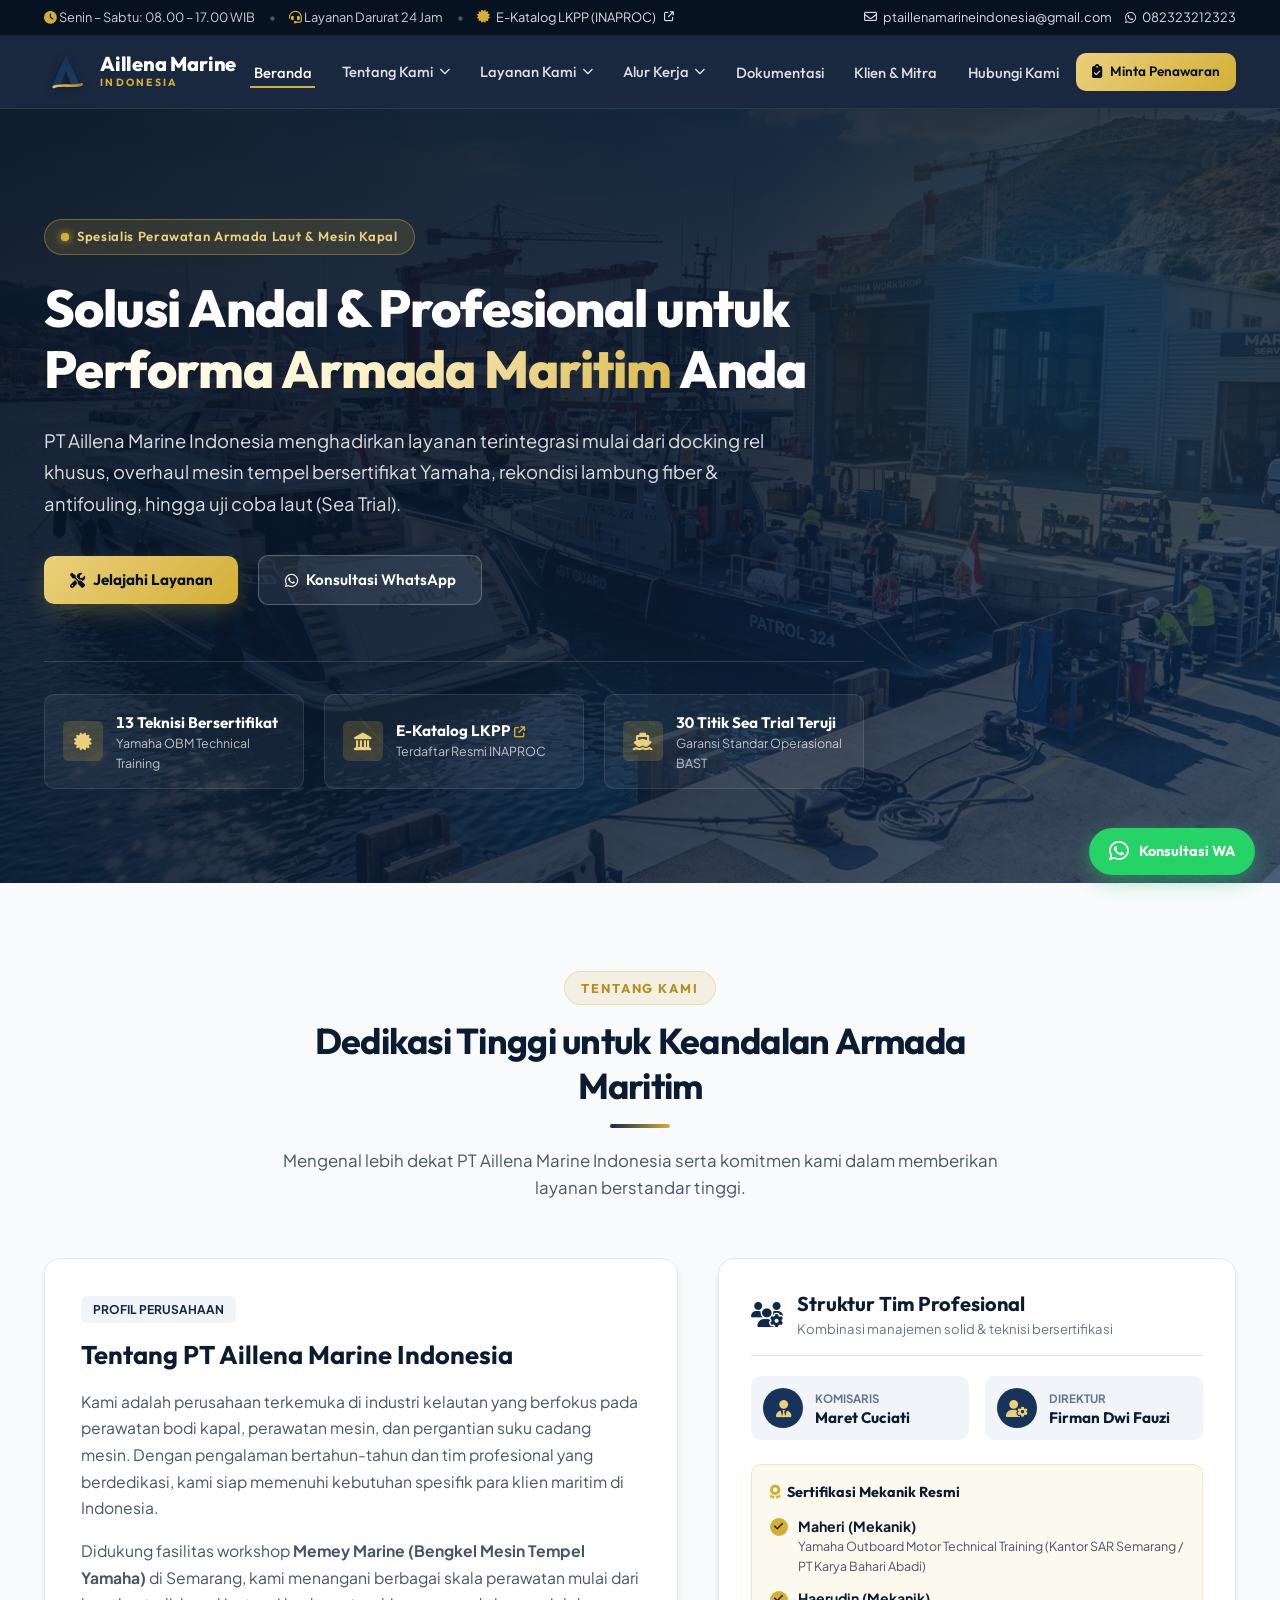
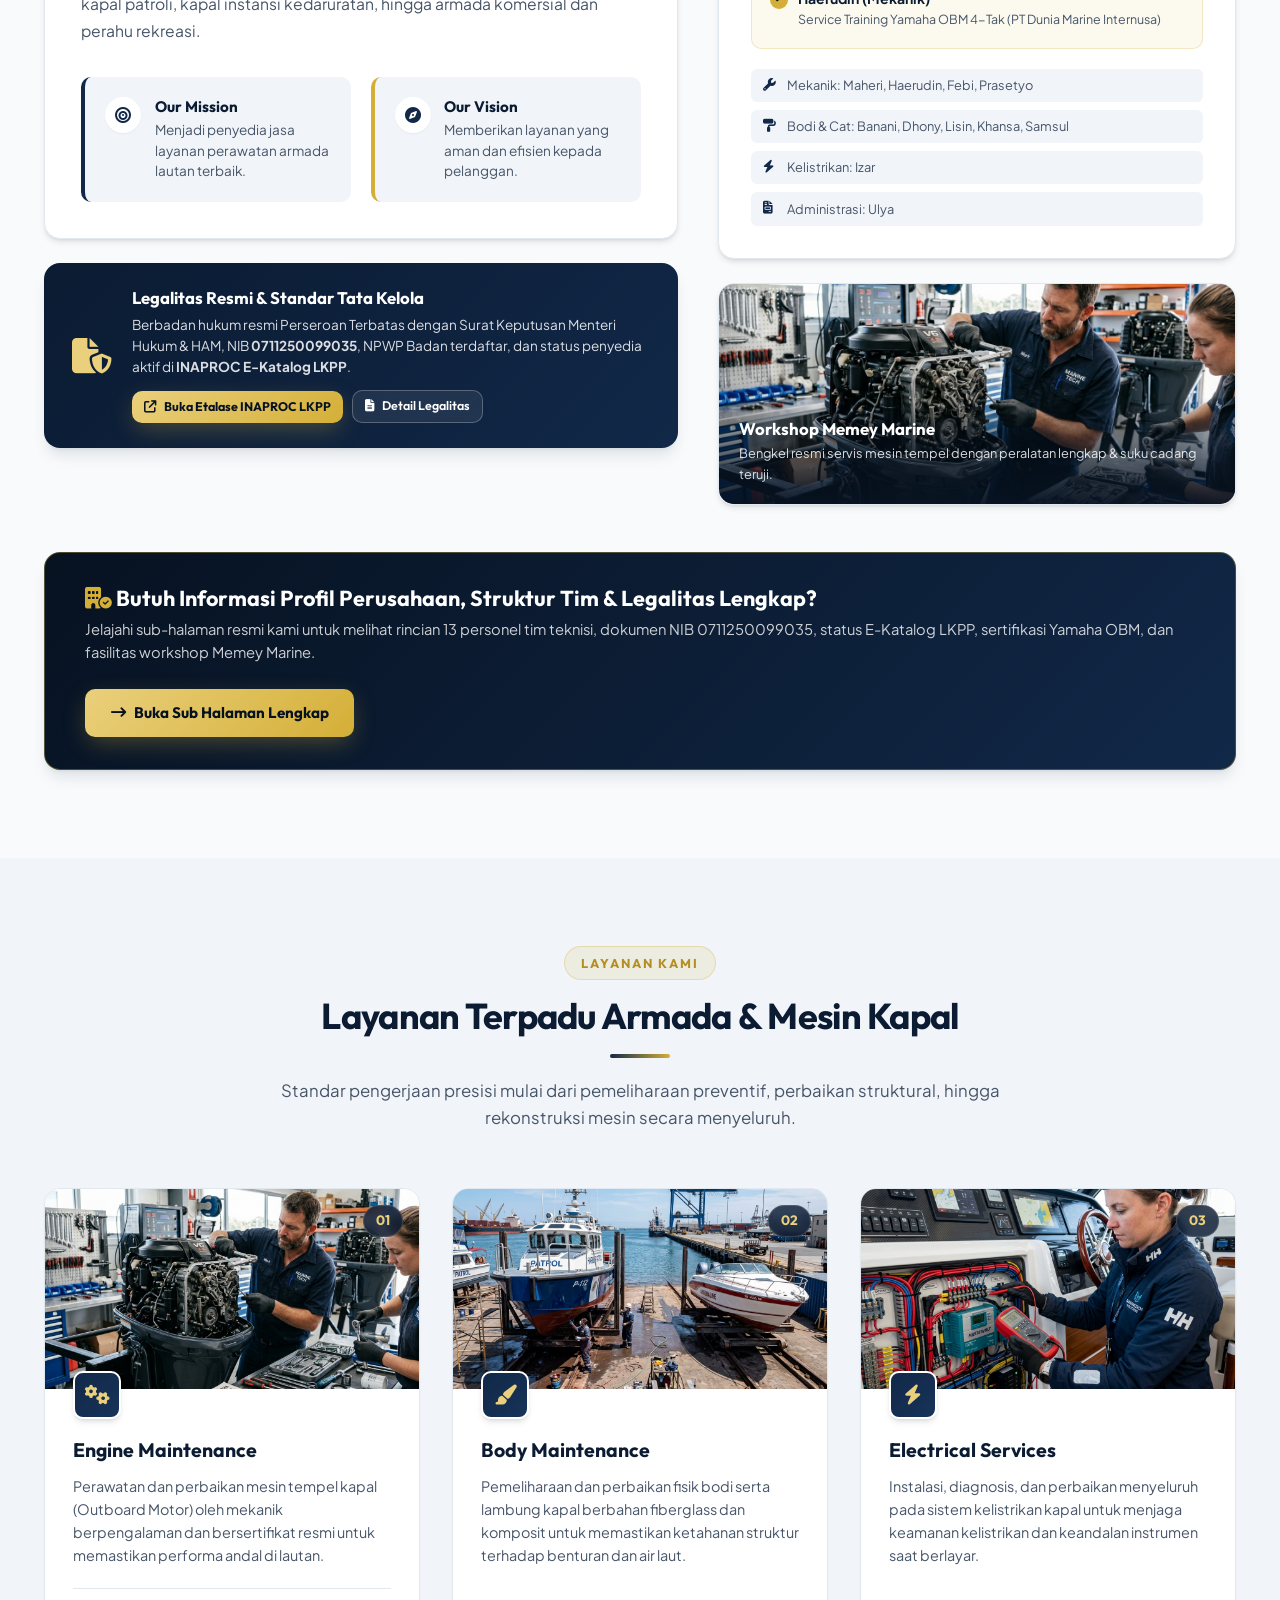
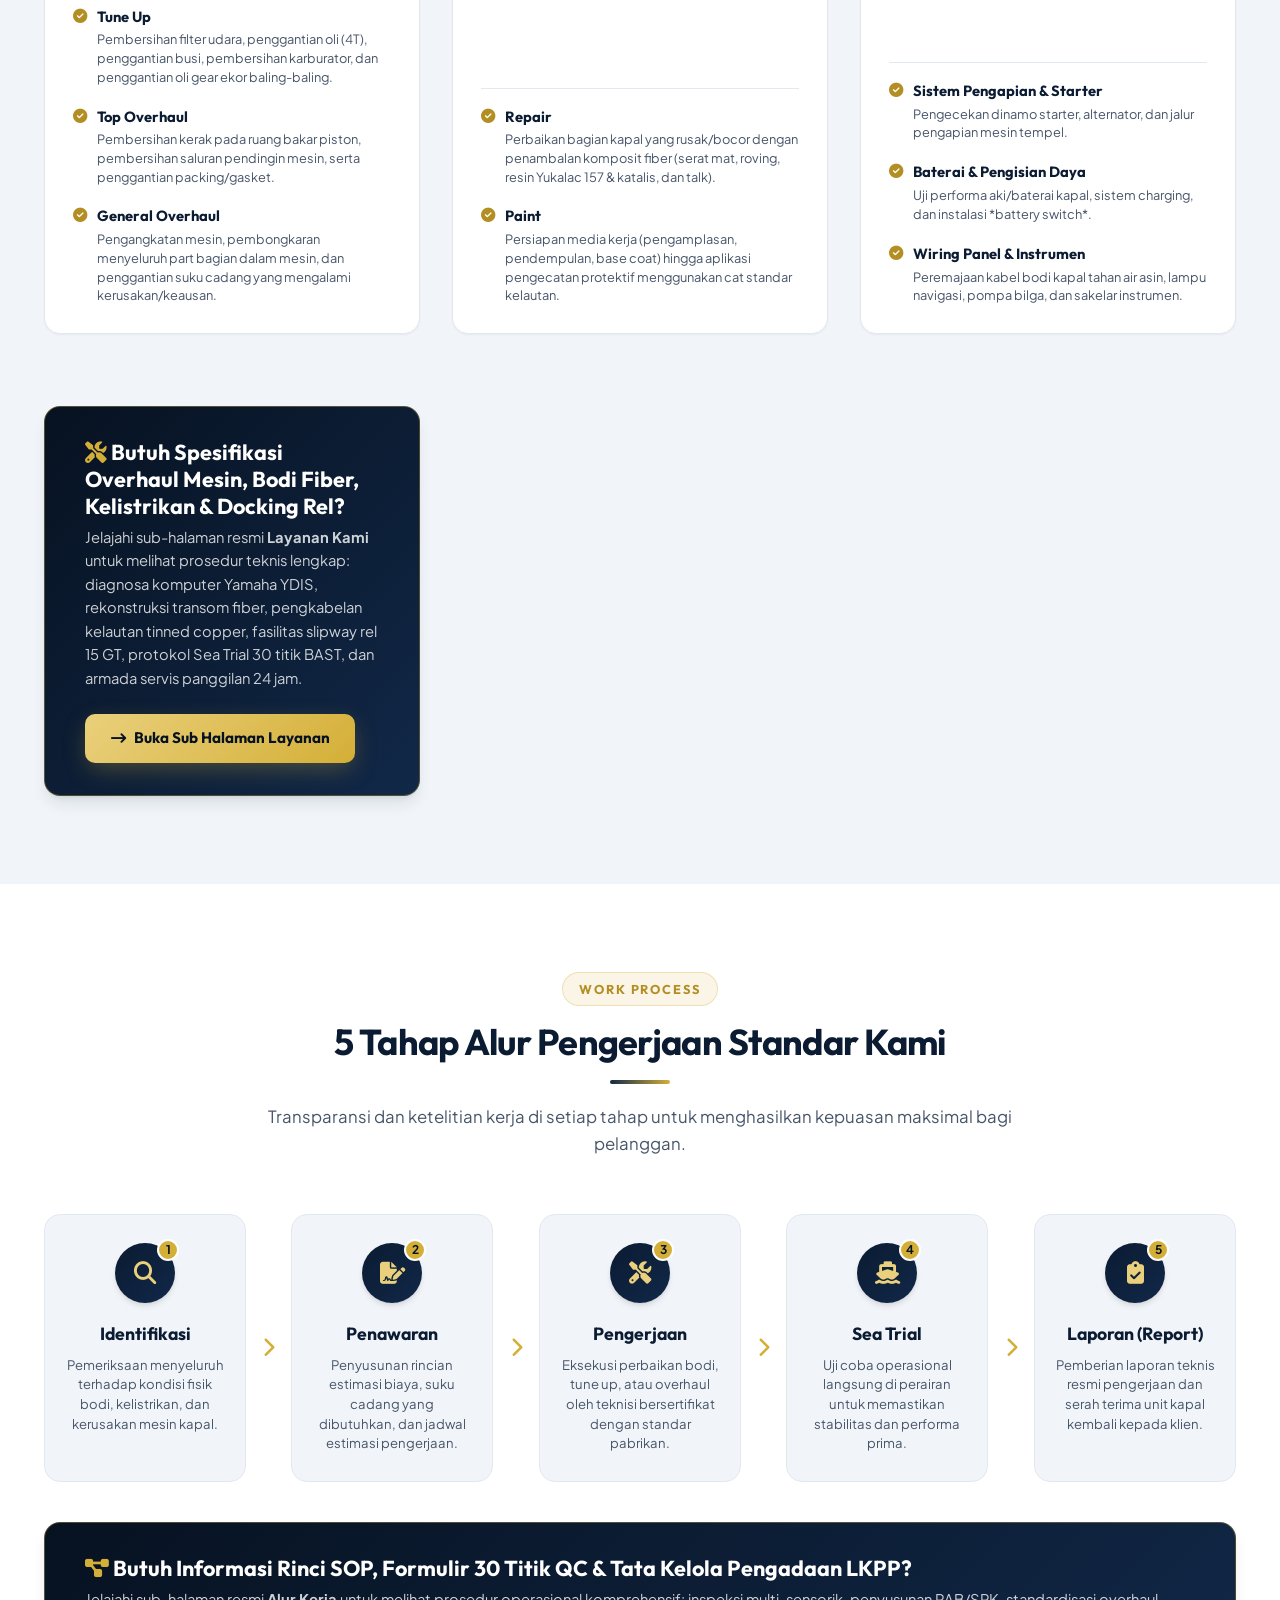
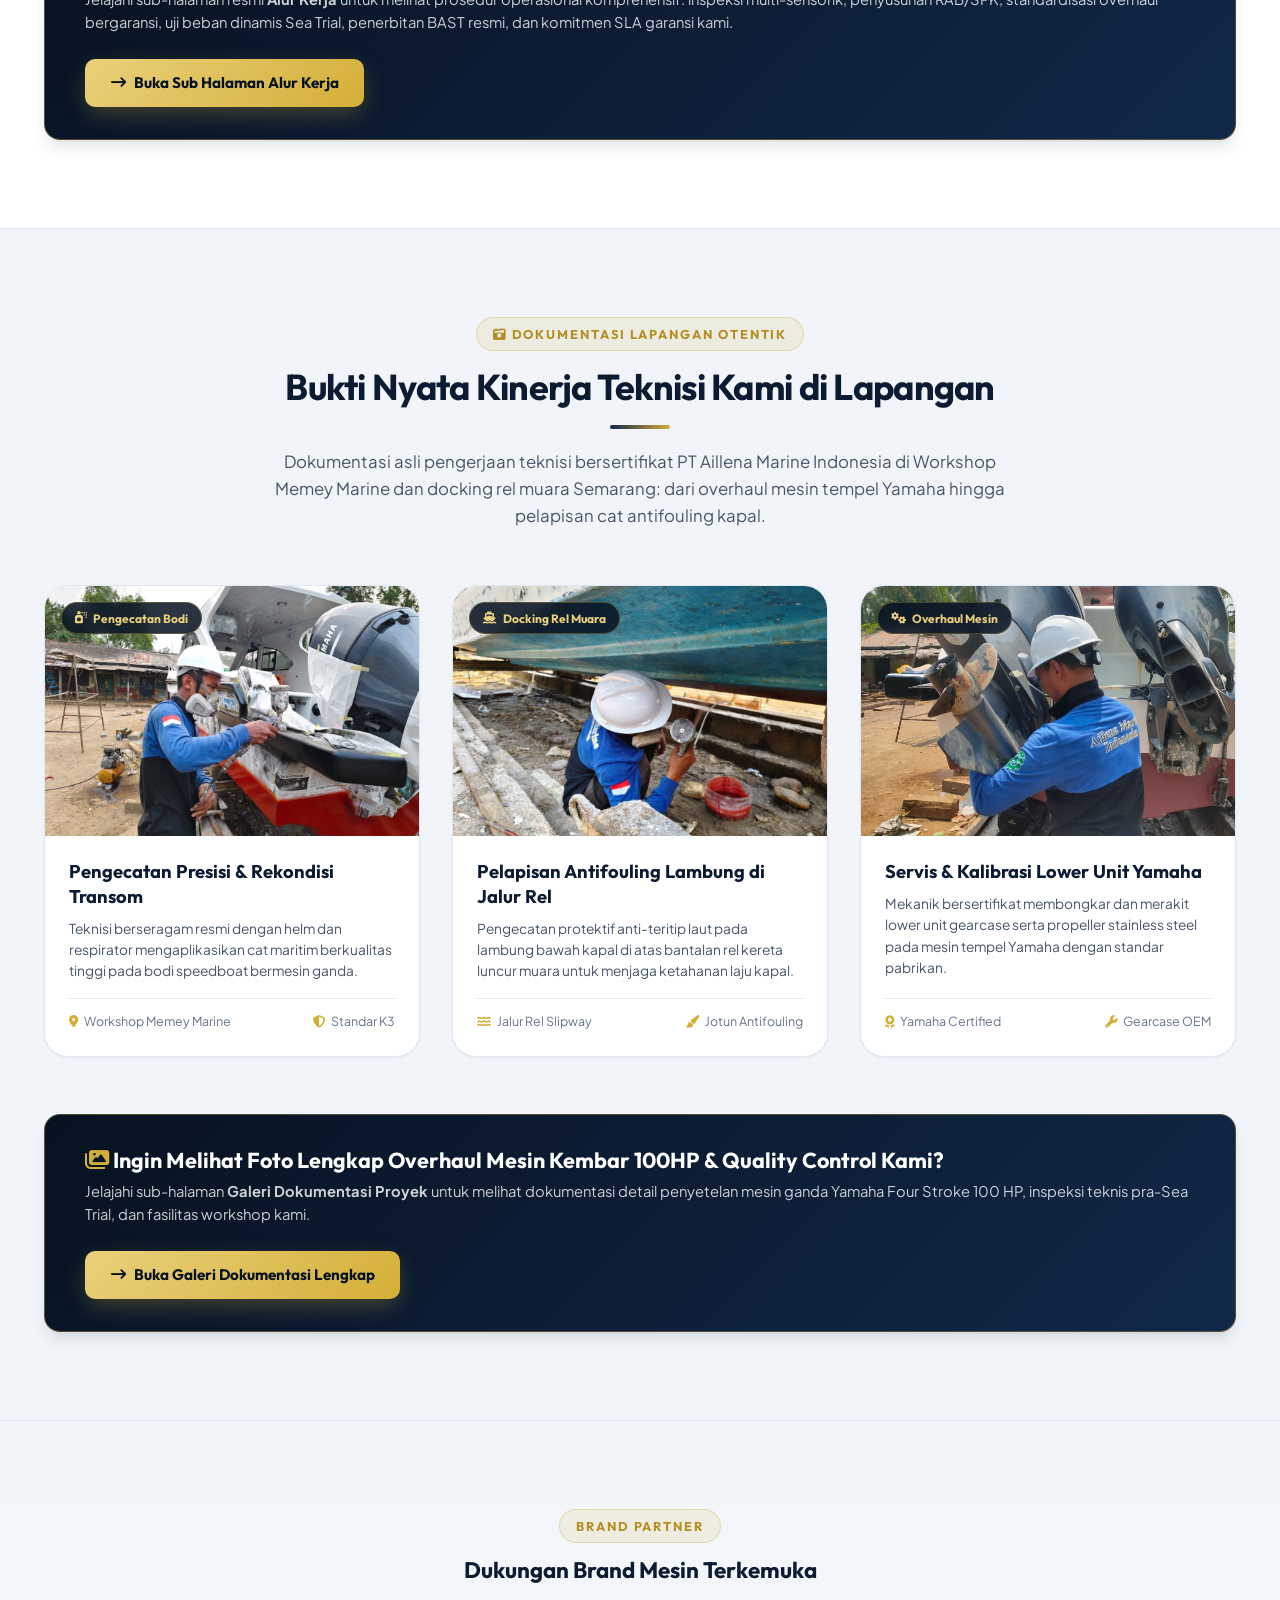
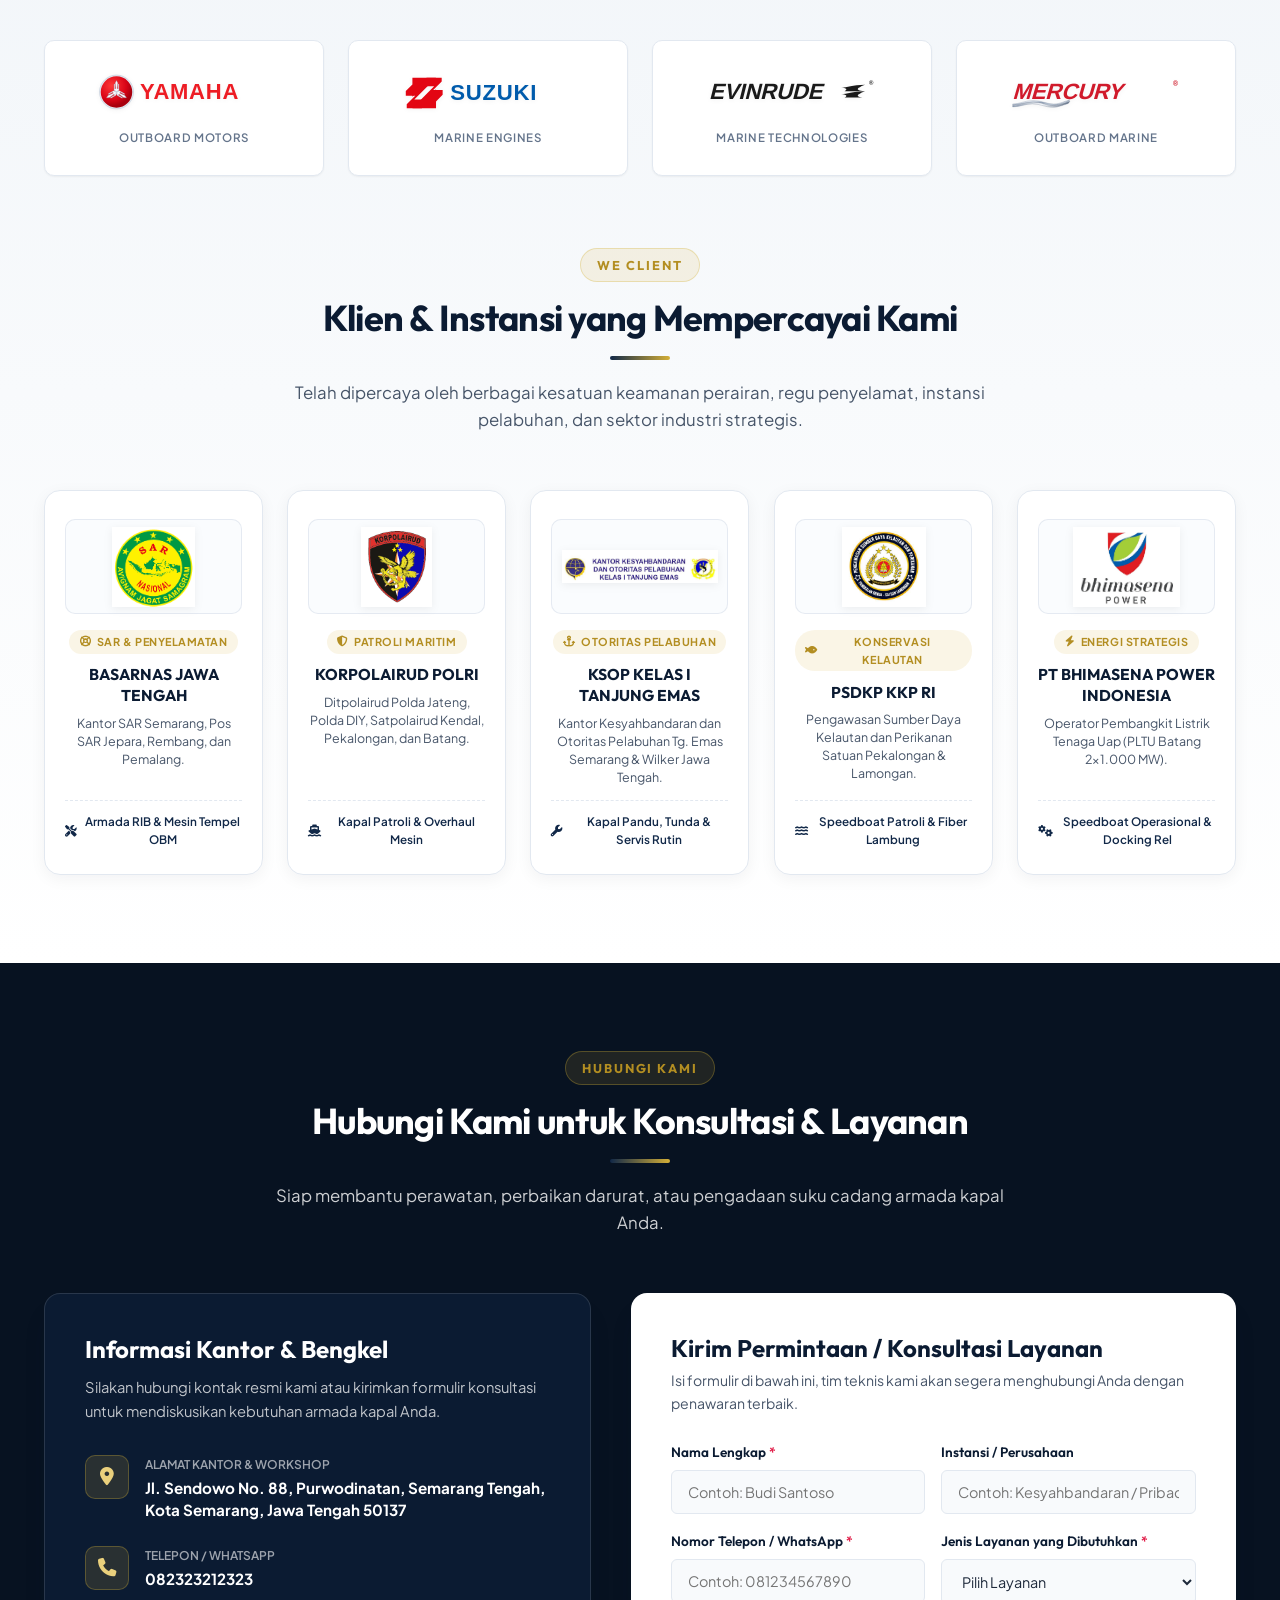
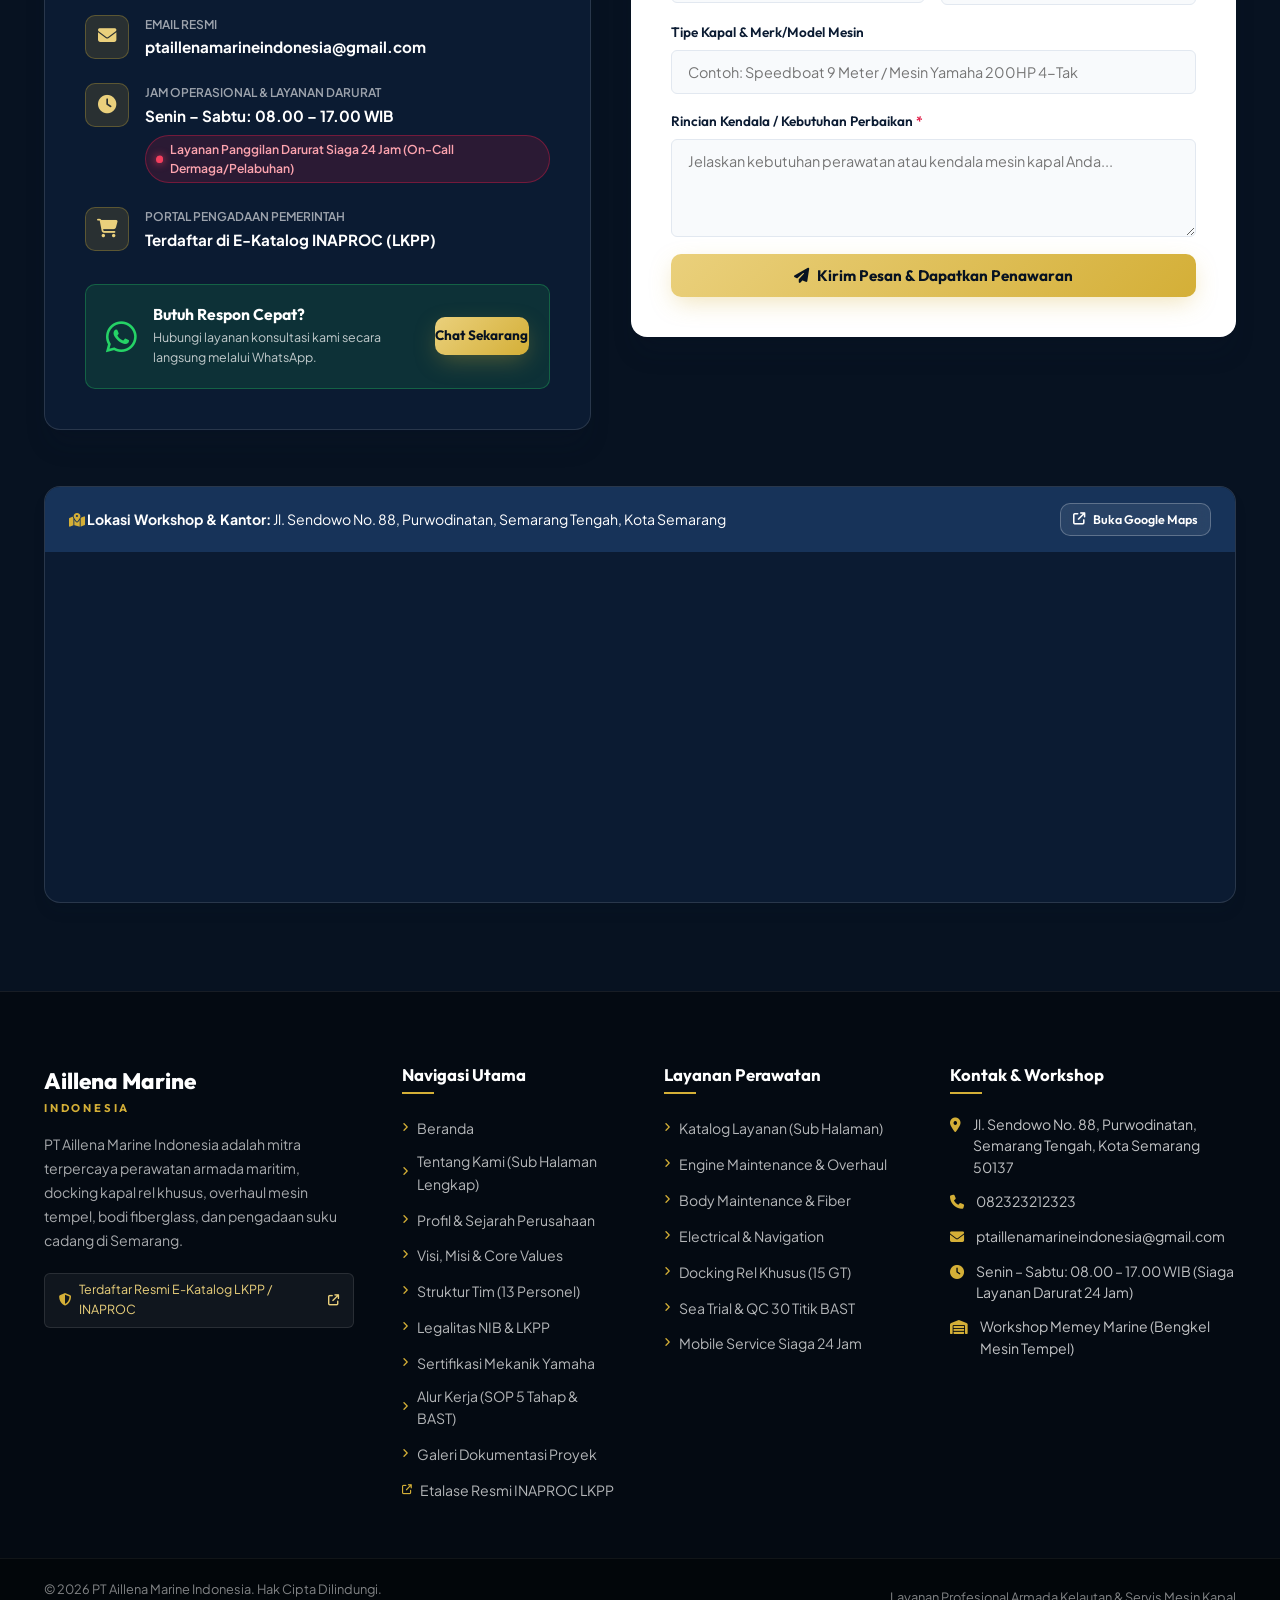
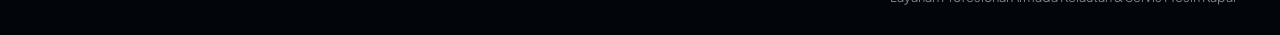
==== commit 296eeb59: "fix: audit perbaikan sintaks CSS brace balance, null-checks script.js, dan penambahan Schema.org JSO" ====
--- a/index.html
+++ b/index.html
@@ -6,6 +6,7 @@
   <meta name="description" content="PT Aillena Marine Indonesia - Layanan Profesional Perawatan Armada Laut, Docking Kapal, Overhaul Mesin Tempel Bersertifikat, dan Perbaikan Fiber di Semarang.">
   <meta name="keywords" content="Aillena Marine Indonesia, bengkel kapal semarang, service mesin tempel, yamaha outboard, docking kapal, perbaikan fiber kapal, antifouling, memey marine">
   <meta name="author" content="PT Aillena Marine Indonesia">
+  <meta name="google-site-verification" content="google689381cfd99338b3">
   <title>PT Aillena Marine Indonesia | Solusi Perawatan Armada Laut & Mesin Kapal</title>
   
   <!-- Google Fonts -->
@@ -18,6 +19,53 @@
   
   <!-- Main Stylesheet -->
   <link rel="stylesheet" href="styles.css">
+
+  <!-- Schema.org JSON-LD Structured Data for Google Search -->
+  <script type="application/ld+json">
+  {
+    "@context": "https://schema.org",
+    "@type": "LocalBusiness",
+    "name": "PT Aillena Marine Indonesia",
+    "alternateName": "Memey Marine Semarang",
+    "image": "https://aillenamarine.github.io/PT-Aillena-Marine-Indonesia/assets/images/documentation/dokumentasi-bengkel-memey-marine.jpg",
+    "@id": "https://aillenamarine.github.io/PT-Aillena-Marine-Indonesia/",
+    "url": "https://aillenamarine.github.io/PT-Aillena-Marine-Indonesia/",
+    "telephone": "+6282323212323",
+    "priceRange": "$$",
+    "address": {
+      "@type": "PostalAddress",
+      "streetAddress": "Tambaklorok, Kelurahan Tanjung Mas, Kecamatan Semarang Utara",
+      "addressLocality": "Kota Semarang",
+      "addressRegion": "Jawa Tengah",
+      "postalCode": "50174",
+      "addressCountry": "ID"
+    },
+    "geo": {
+      "@type": "GeoCoordinates",
+      "latitude": -6.9458,
+      "longitude": 110.4350
+    },
+    "openingHoursSpecification": [
+      {
+        "@type": "OpeningHoursSpecification",
+        "dayOfWeek": [
+          "Monday",
+          "Tuesday",
+          "Wednesday",
+          "Thursday",
+          "Friday",
+          "Saturday"
+        ],
+        "opens": "08:00",
+        "closes": "17:00"
+      }
+    ],
+    "sameAs": [
+      "https://wa.me/6282323212323"
+    ],
+    "description": "Layanan profesional perawatan armada laut, bengkel spesialis mesin tempel kapal Yamaha OBM bersertifikasi resmi, perbaikan fiber, cat antifouling, docking rel slipway muara, dan uji kelayakan Sea Trial QC di Semarang."
+  }
+  </script>
 </head>
 <body>
 
--- a/styles.css
+++ b/styles.css
@@ -4474,6 +4474,9 @@
 .gallery-modal-info h3 {
   font-size: 1.35rem;
   color: #FFFFFF;
+  margin-bottom: 0.5rem;
+}
+
 /* ==========================================================================
    EXECUTIVE MARITIME ANIMATION SUITE - PT AILLENA MARINE INDONESIA
    Professional, Elegant, Corporate Maritime Motion & Micro-Interactions
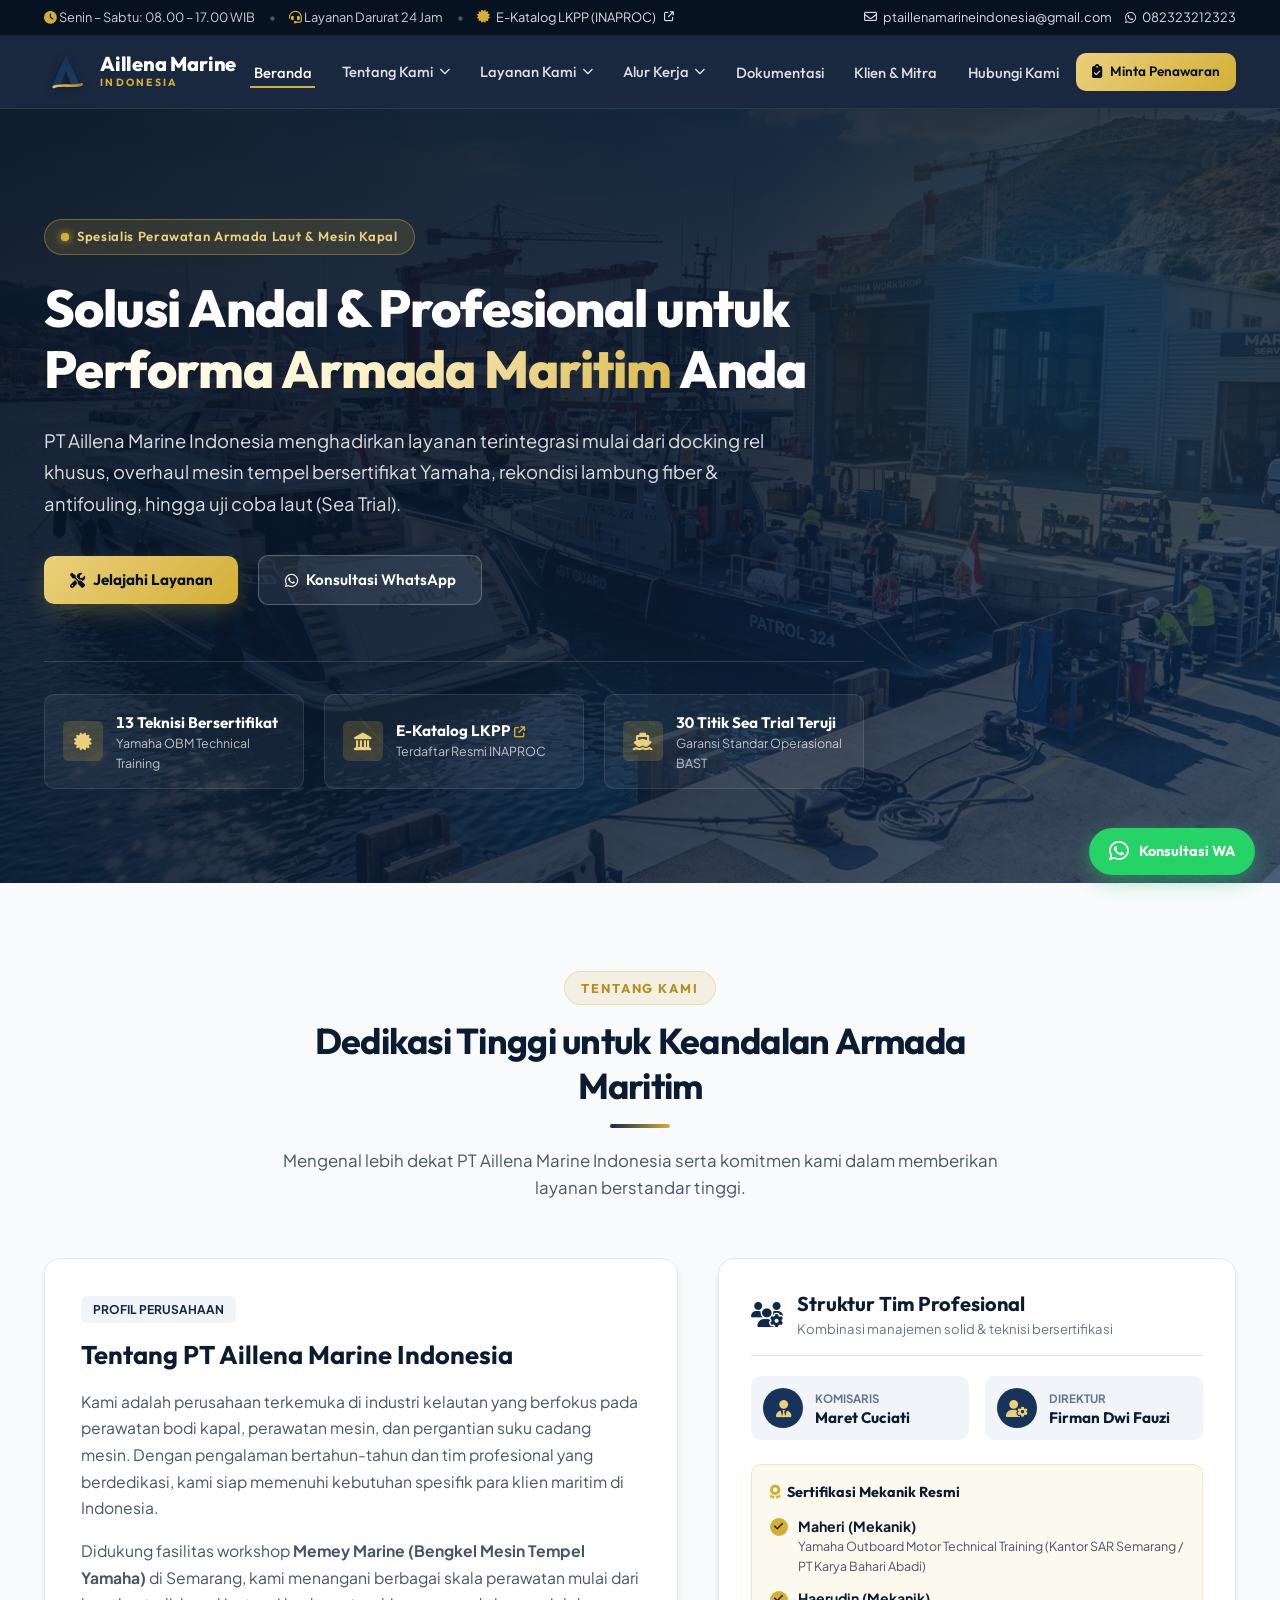
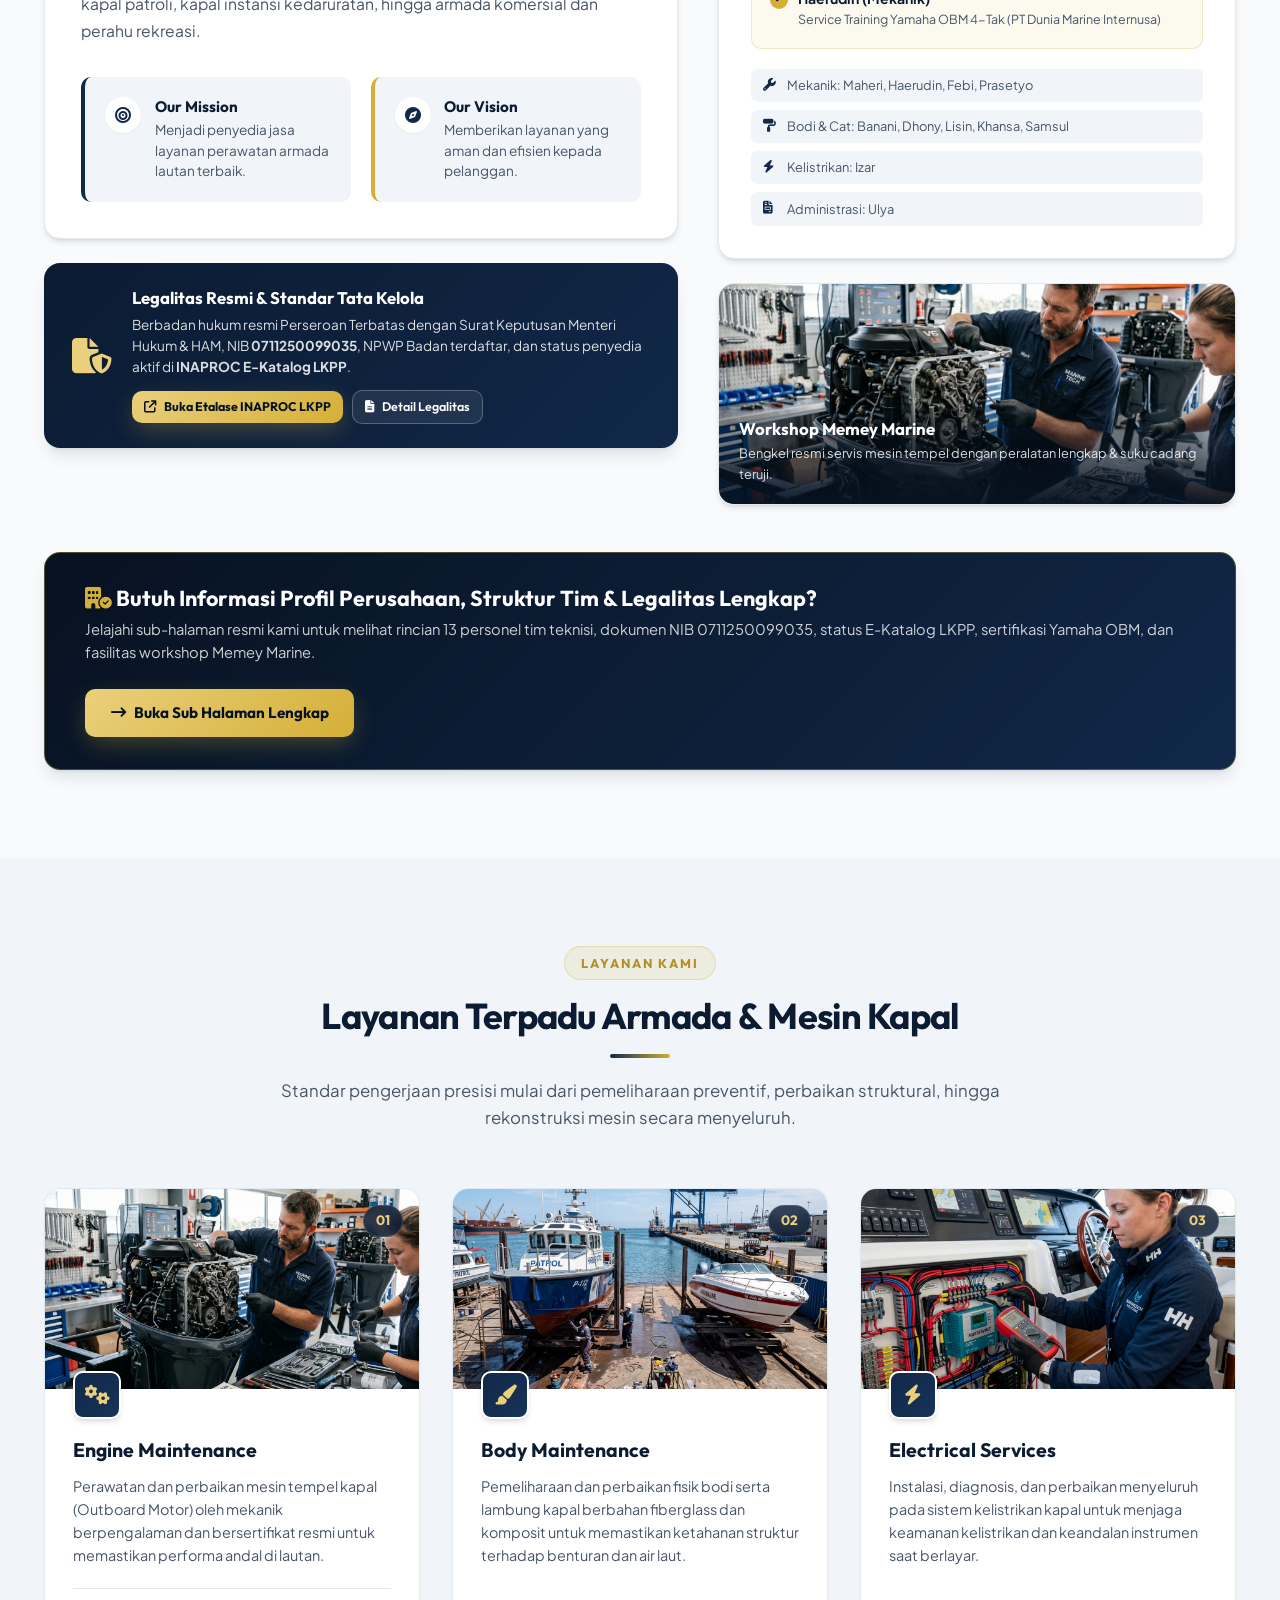
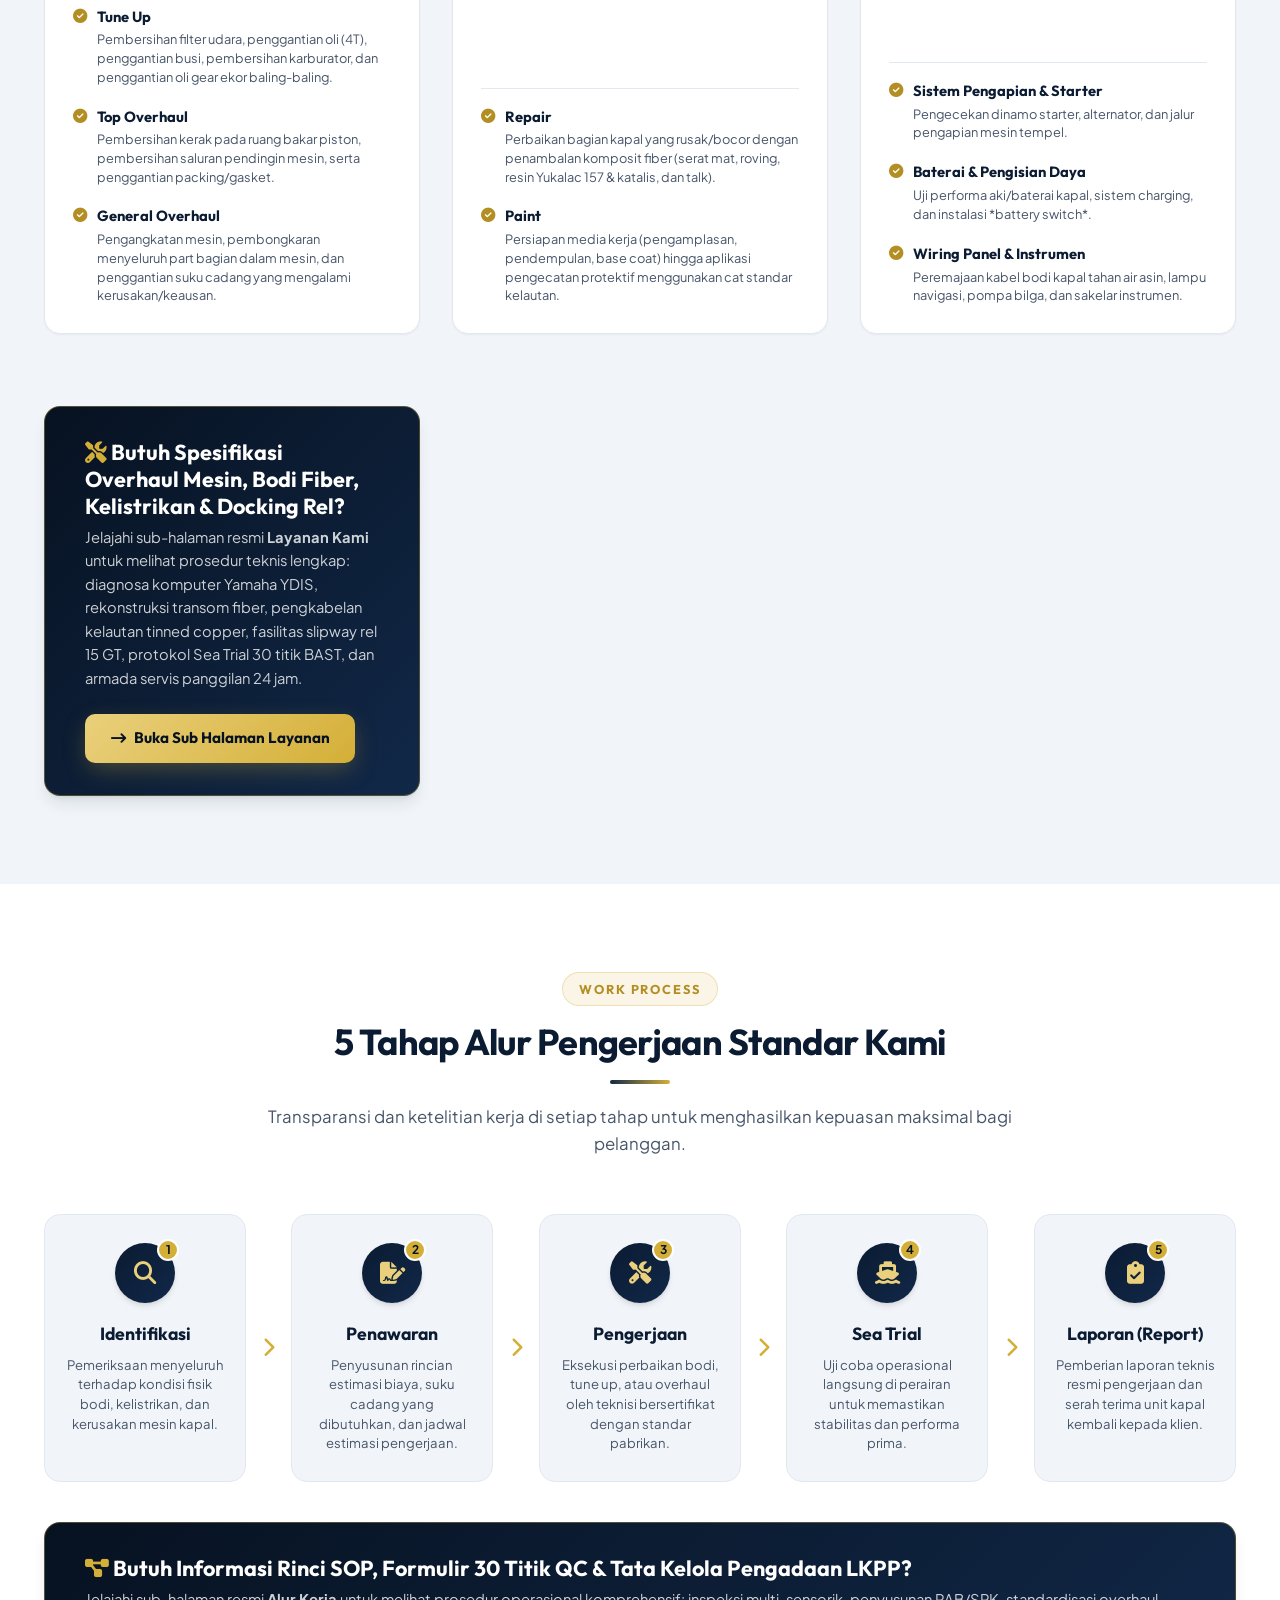
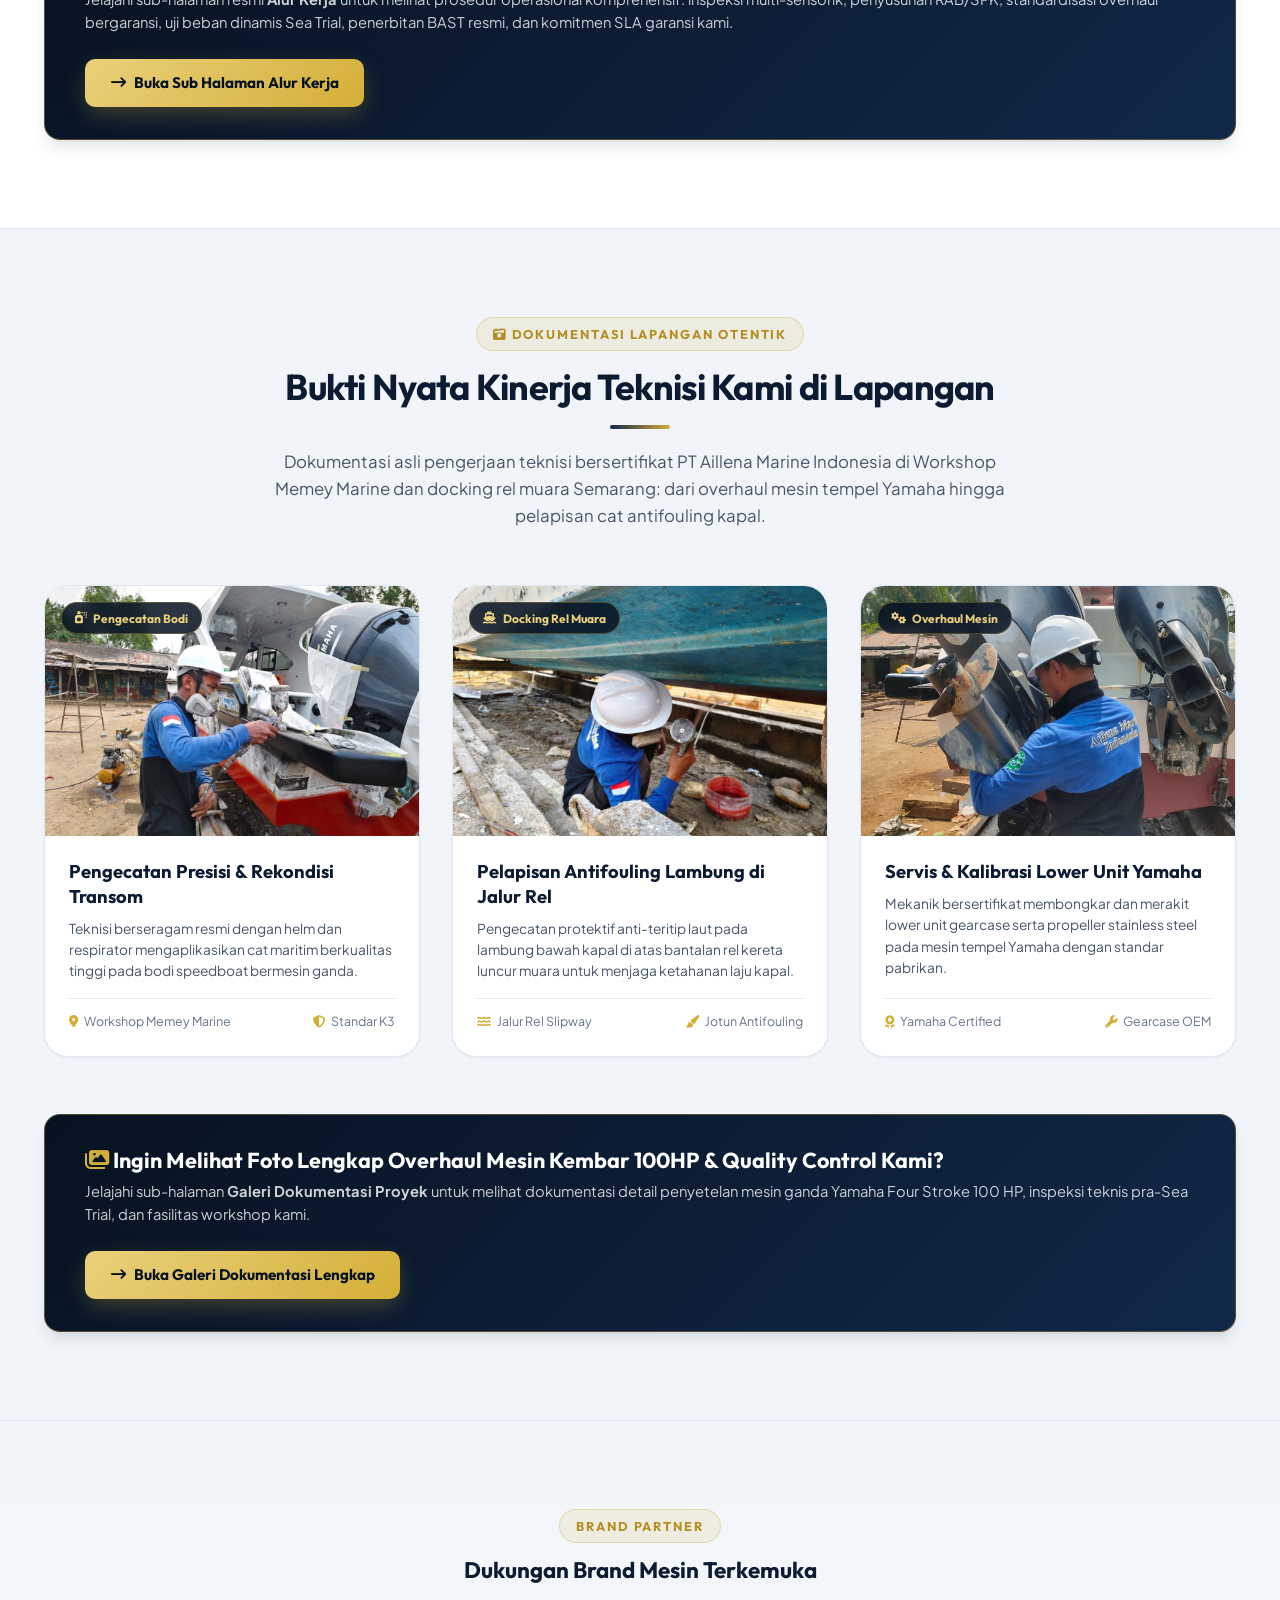
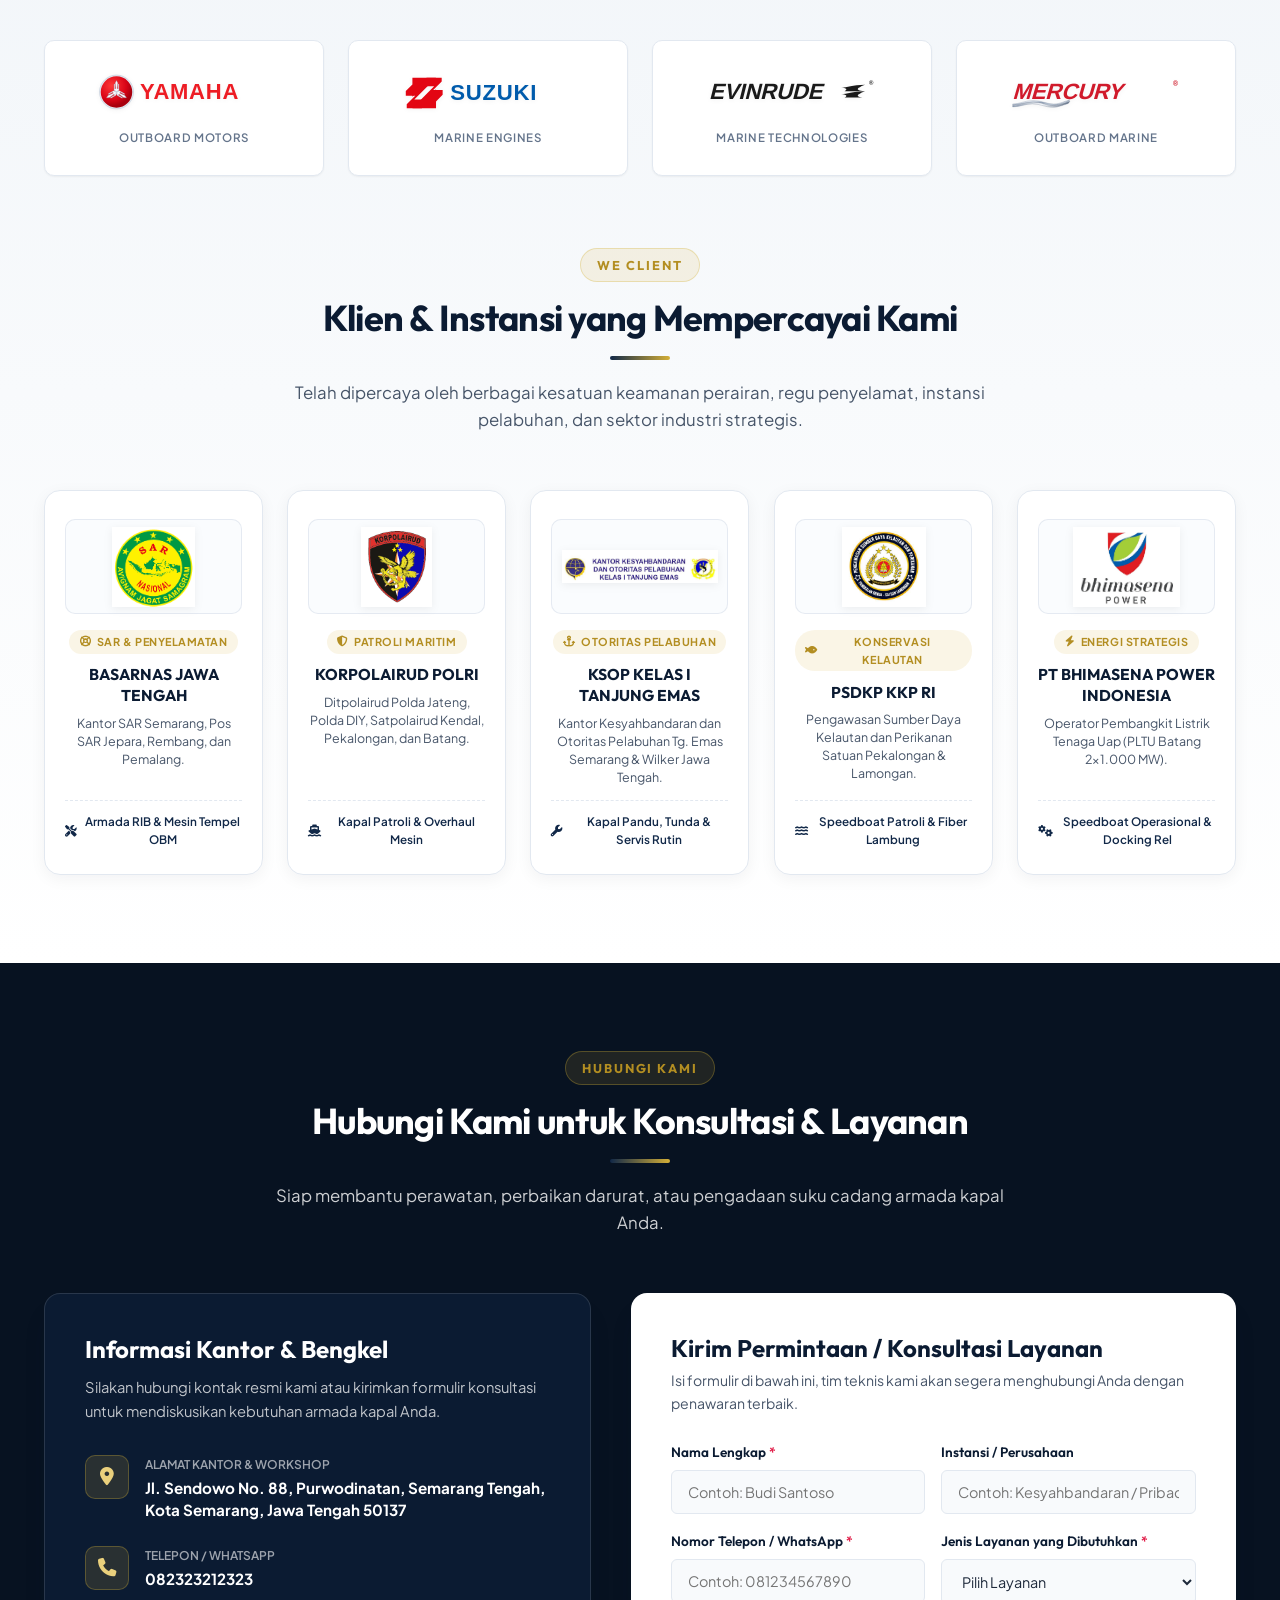
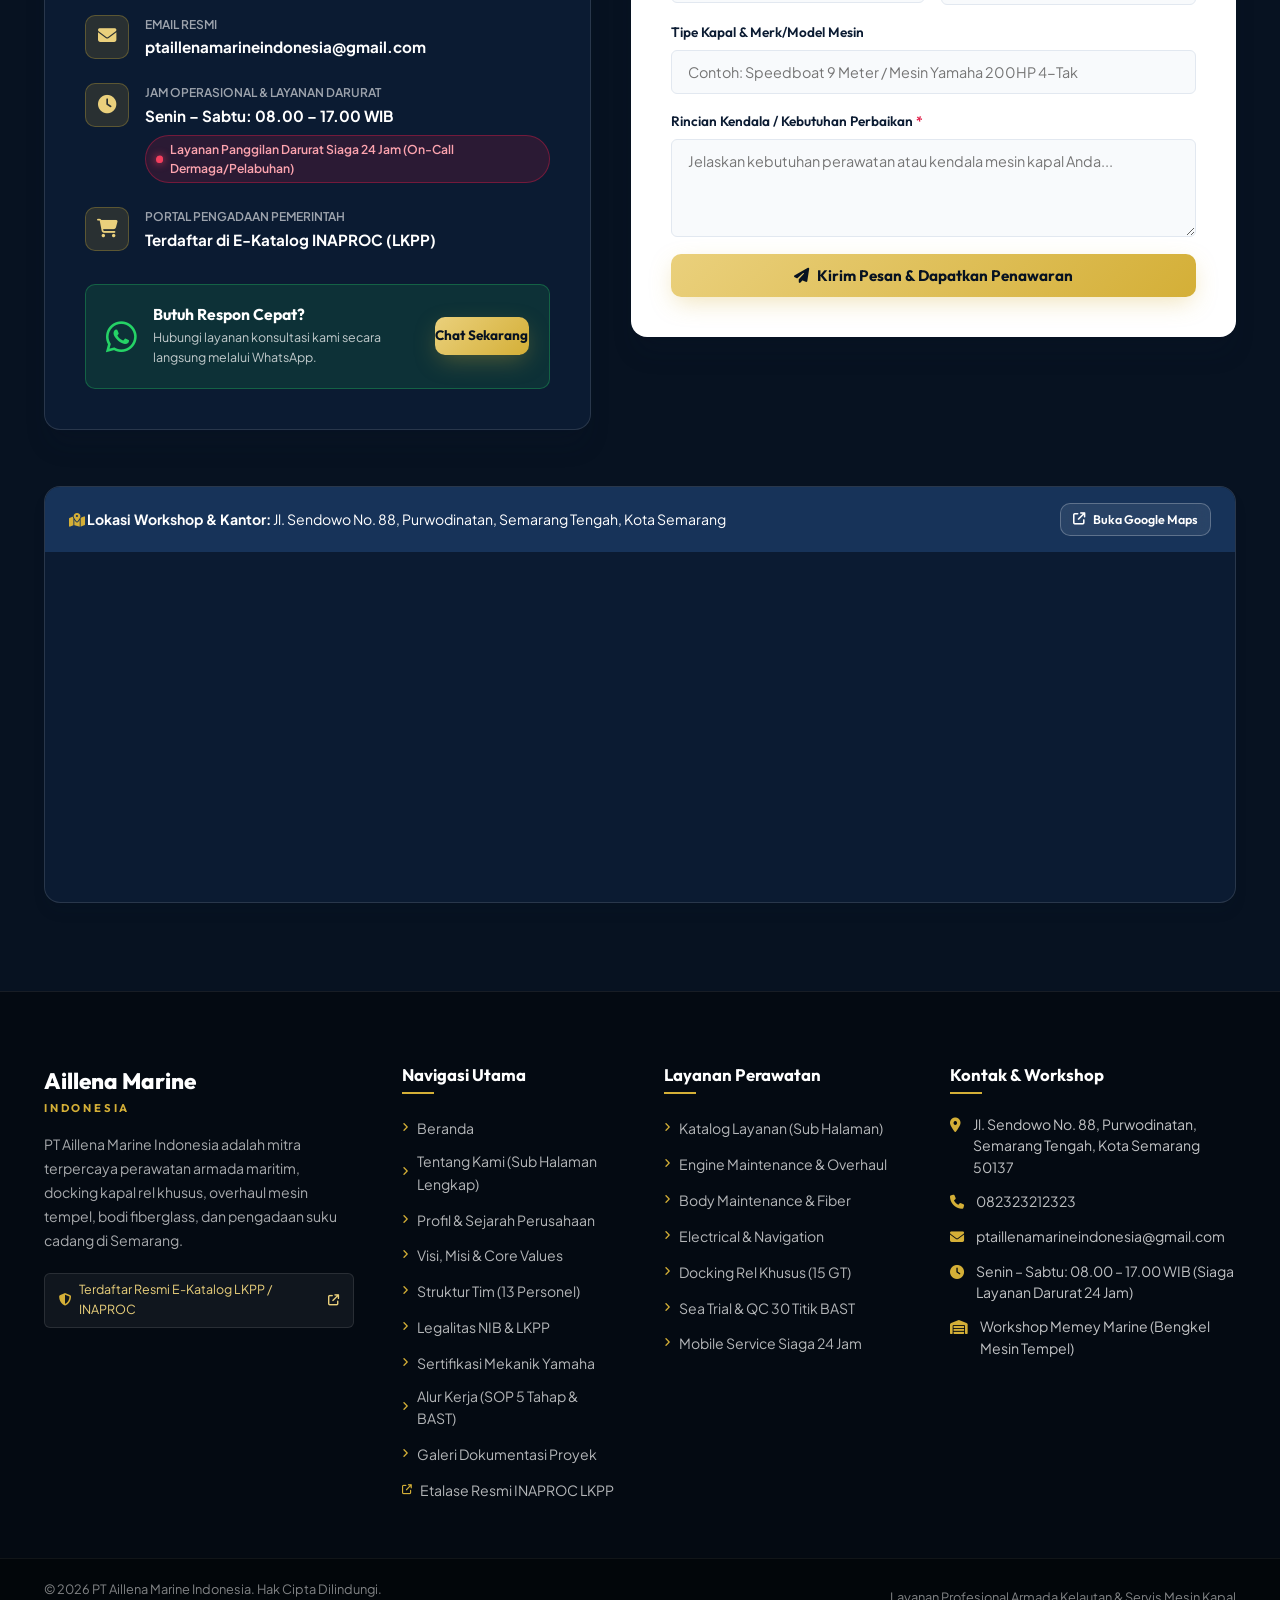
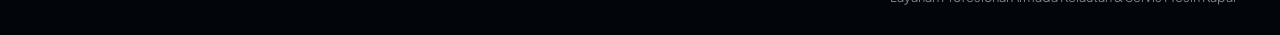
==== commit d167e60b: "style: optimalkan tampilan ponsel/HP (drawer scroll, form input iOS auto-zoom prevention, safe area " ====
--- a/index.html
+++ b/index.html
@@ -348,6 +348,7 @@
             <a href="about.html#legalitas" class="mobile-sub-link"><i class="fa-solid fa-angle-right"></i> Legalitas NIB & LKPP</a>
             <a href="about.html#sertifikasi" class="mobile-sub-link"><i class="fa-solid fa-angle-right"></i> Sertifikasi Mekanik Yamaha</a>
             <a href="about.html#fasilitas" class="mobile-sub-link"><i class="fa-solid fa-angle-right"></i> Fasilitas Workshop Memey Marine</a>
+            <a href="about.html#faq" class="mobile-sub-link"><i class="fa-solid fa-angle-right"></i> FAQ Profil Perusahaan</a>
           </div>
         </li>
         <li>
@@ -362,6 +363,7 @@
             <a href="services.html#docking" class="mobile-sub-link"><i class="fa-solid fa-angle-right"></i> Docking Rel Khusus (15 GT)</a>
             <a href="services.html#seatrial" class="mobile-sub-link"><i class="fa-solid fa-angle-right"></i> Sea Trial & QC 30 Titik</a>
             <a href="services.html#mobile" class="mobile-sub-link"><i class="fa-solid fa-angle-right"></i> Mobile Service 24 Jam</a>
+            <a href="services.html#faq" class="mobile-sub-link"><i class="fa-solid fa-angle-right"></i> FAQ Layanan Kapal</a>
           </div>
         </li>
         <li>
@@ -376,6 +378,7 @@
             <a href="workflow.html#tahap4" class="mobile-sub-link"><i class="fa-solid fa-angle-right"></i> Tahap 4: Uji Laut (Sea Trial)</a>
             <a href="workflow.html#tahap5" class="mobile-sub-link"><i class="fa-solid fa-angle-right"></i> Tahap 5: Laporan BAST & Garansi</a>
             <a href="workflow.html#pengadaan" class="mobile-sub-link"><i class="fa-solid fa-angle-right"></i> Standar Pengadaan LKPP</a>
+            <a href="workflow.html#faq" class="mobile-sub-link"><i class="fa-solid fa-angle-right"></i> FAQ Alur Kerja</a>
           </div>
         </li>
         <li>
--- a/styles.css
+++ b/styles.css
@@ -65,6 +65,7 @@
 
 html {
   scroll-behavior: smooth;
+  scroll-padding-top: 135px;
   font-size: 16px;
   overflow-x: hidden;
   width: 100%;
@@ -4942,12 +4943,58 @@
   .header-cta { display: none; }
   .mobile-toggle { display: flex; }
 
+  /* Touch optimizations */
+  button, .btn, .nav-link, .subnav-btn, .subnav-arrow, .mobile-toggle, .mobile-sub-link {
+    touch-action: manipulation;
+    -webkit-tap-highlight-color: transparent;
+  }
+  .btn:active, .subnav-arrow:active, .subnav-btn:active {
+    transform: scale(0.96);
+  }
+
+  /* Compact Mobile Header */
+  .header-container { height: 68px; }
+  .logo-mark { width: 38px; height: 38px; }
+  .brand-name { font-size: 1.2rem; }
+  .brand-sub { font-size: 0.6rem; letter-spacing: 0.16em; }
+
+  /* Mobile Drawer Menu Enhancement */
+  .mobile-drawer-inner {
+    max-height: 100vh;
+    overflow-y: auto;
+    -webkit-overflow-scrolling: touch;
+    padding-bottom: max(2rem, env(safe-area-inset-bottom));
+  }
+  .mobile-nav-sublist {
+    margin: 0.35rem 0 0.65rem 0.6rem;
+    padding: 0.3rem 0 0.3rem 0.75rem;
+    border-left: 2px solid rgba(212, 175, 55, 0.4);
+    display: flex;
+    flex-direction: column;
+    gap: 0.45rem;
+  }
+  .mobile-sub-link {
+    font-size: 0.83rem;
+    color: rgba(255, 255, 255, 0.78);
+    text-decoration: none;
+    display: flex;
+    align-items: center;
+    gap: 0.45rem;
+    padding: 0.25rem 0;
+    transition: all 0.2s ease;
+  }
+  .mobile-sub-link:hover, .mobile-sub-link:active {
+    color: var(--gold-light);
+    padding-left: 4px;
+  }
+
+  /* Hero Section Mobile */
   .hero-section { min-height: 80vh; padding: 4.5rem 0 3.5rem 0; }
   .hero-title { font-size: 2.15rem; }
   .hero-description { font-size: 1rem; }
   .hero-stats { grid-template-columns: 1fr; }
 
-  .section { padding: 4rem 0; }
+  .section { padding: 3.75rem 0; }
   .section-title { font-size: 1.85rem; }
 
   .services-grid { grid-template-columns: 1fr; }
@@ -4955,20 +5002,49 @@
   .contact-grid { grid-template-columns: 1fr; }
   .form-row { grid-template-columns: 1fr; }
 
+  /* iOS Auto-Zoom Prevention (font-size >= 16px) */
+  .form-group input,
+  .form-group select,
+  .form-group textarea {
+    font-size: 16px !important;
+    padding: 0.8rem 0.95rem;
+  }
+
   .vm-grid { grid-template-columns: 1fr; }
   .leadership-block { grid-template-columns: 1fr; }
 
   .footer-container { grid-template-columns: 1fr; gap: 2rem; }
   .floating-wa-label { display: none; }
-  .floating-wa { padding: 0.85rem; width: 50px; height: 50px; justify-content: center; }
+  .floating-wa { 
+    padding: 0; 
+    width: 52px; 
+    height: 52px; 
+    display: flex;
+    align-items: center;
+    justify-content: center;
+    border-radius: 50%;
+    bottom: max(1.25rem, calc(1rem + env(safe-area-inset-bottom)));
+    right: max(1rem, calc(1rem + env(safe-area-inset-right)));
+    box-shadow: 0 4px 18px rgba(37, 211, 102, 0.45);
+    z-index: 999;
+  }
+  .back-to-top {
+    width: 44px;
+    height: 44px;
+    border-radius: 50%;
+    bottom: max(1.25rem, calc(1rem + env(safe-area-inset-bottom)));
+    left: max(1rem, calc(1rem + env(safe-area-inset-left)));
+    z-index: 998;
+  }
 
   /* Subpage Adjustments for Mobile */
   .subpage-hero { padding: 3.5rem 0 2.5rem 0; }
-  .subpage-title { font-size: 2.1rem; }
+  .subpage-title { font-size: 2.05rem; }
   .subpage-subtitle { font-size: 0.95rem; }
   .hero-quick-stats { grid-template-columns: 1fr; }
-  .sticky-subnav { top: 72px; }
-  .subnav-btn { font-size: 0.78rem; padding: 0.45rem 0.9rem; }
+  .sticky-subnav { top: 68px; padding: 0.5rem 0; }
+  .subnav-arrow { width: 36px; height: 36px; font-size: 0.82rem; }
+  .subnav-btn { font-size: 0.78rem; padding: 0.45rem 0.85rem; }
   .subpage-section { padding: 3.5rem 0; }
 
   .vision-banner-card { padding: 2rem 1.5rem; }
@@ -4978,7 +5054,7 @@
   .core-values-grid { grid-template-columns: 1fr 1fr; }
   .excellence-grid { grid-template-columns: 1fr; }
 
-  .org-chart-wrapper { padding: 2rem 1.25rem; }
+  .org-chart-wrapper { padding: 2rem 1.25rem; overflow-x: auto; }
   .org-branches-row { grid-template-columns: 1fr; }
   .team-personnel-grid { grid-template-columns: 1fr; }
   .legal-showcase-grid { grid-template-columns: 1fr; }
@@ -4986,13 +5062,14 @@
   .lkpp-perks { grid-template-columns: 1fr; }
   .protocol-steps-grid { grid-template-columns: 1fr; }
   .facilities-spotlight-grid { grid-template-columns: 1fr; }
-  .about-subpage-cta-banner { padding: 1.75rem 1.5rem; text-align: center; justify-content: center; }
+  .about-subpage-cta-banner { padding: 1.75rem 1.25rem; text-align: center; justify-content: center; }
 
   /* Services Detail Mobile Adjustments */
   .service-detail-block { padding: 2rem 1.25rem; }
   .service-detail-header { flex-direction: column; gap: 1rem; }
   .service-level-grid { grid-template-columns: 1fr; }
   .tech-callout-box { padding: 1.5rem; }
+  .service-specs-table-wrapper, .table-responsive { width: 100%; overflow-x: auto; -webkit-overflow-scrolling: touch; }
   .service-specs-table th, .service-specs-table td { padding: 0.75rem 0.75rem; font-size: 0.8rem; }
 
   /* Workflow Detail Mobile Adjustments */
@@ -5015,14 +5092,17 @@
     padding-right: 1rem;
   }
 
+  .brand-name { font-size: 1.1rem; }
+  .brand-sub { font-size: 0.55rem; }
+
   .hero-title {
-    font-size: 1.85rem;
+    font-size: 1.75rem;
     line-height: 1.25;
   }
 
   .hero-description {
-    font-size: 0.95rem;
-    margin-bottom: 1.75rem;
+    font-size: 0.92rem;
+    margin-bottom: 1.5rem;
   }
 
   .hero-actions {
@@ -5037,27 +5117,28 @@
   }
 
   .hero-stats {
-    gap: 0.85rem;
+    gap: 0.75rem;
   }
 
   .stat-card {
-    padding: 0.75rem 0.95rem;
+    padding: 0.75rem 0.85rem;
   }
 
   .section {
-    padding: 3.25rem 0;
+    padding: 3rem 0;
   }
 
   .section-title {
-    font-size: 1.6rem;
+    font-size: 1.5rem;
+    line-height: 1.3;
   }
 
   .section-subtitle {
-    font-size: 0.88rem;
+    font-size: 0.85rem;
   }
 
   .form-card {
-    padding: 1.5rem 1rem;
+    padding: 1.35rem 1rem;
   }
 
   .quick-wa-box {
@@ -5072,7 +5153,7 @@
   }
 
   .about-subpage-cta-banner {
-    padding: 1.5rem 1rem;
+    padding: 1.35rem 1rem;
   }
 
   .about-subpage-cta-banner .btn {
@@ -5086,27 +5167,58 @@
   }
 
   .partner-card {
-    padding: 1rem 0.5rem;
+    padding: 0.85rem 0.5rem;
   }
 
   .partner-logo-img {
-    max-height: 38px;
+    max-height: 36px;
   }
 
   .client-badge-item {
-    padding: 1.25rem 0.85rem;
+    padding: 1.15rem 0.75rem;
   }
 
   .service-card .service-content {
-    padding: 1.35rem 1rem;
+    padding: 1.25rem 0.95rem;
   }
 
   .subpage-title {
-    font-size: 1.85rem;
+    font-size: 1.75rem;
+    line-height: 1.25;
   }
 
   .subpage-subtitle {
-    font-size: 0.88rem;
+    font-size: 0.85rem;
+  }
+
+  .hero-quick-stats {
+    grid-template-columns: 1fr 1fr;
+    gap: 0.65rem;
+  }
+
+  .quick-stat-box {
+    padding: 0.85rem 0.65rem;
+    text-align: center;
+  }
+
+  .quick-stat-num {
+    font-size: 1.25rem;
+  }
+
+  .quick-stat-label {
+    font-size: 0.68rem;
+  }
+
+  .story-card, .vision-banner-card, .faq-card, .cert-showcase-card, .facility-feature-card, .sla-card {
+    padding: 1.25rem 0.95rem;
+  }
+
+  .service-detail-block, .workflow-stage-detail {
+    padding: 1.35rem 0.95rem;
+  }
+
+  .service-level-card {
+    padding: 1.15rem 0.85rem;
   }
 
   .map-card-header {
@@ -5118,16 +5230,6 @@
   .map-card-header .btn {
     width: 100%;
     justify-content: center;
-  }
-
-  .floating-wa {
-    bottom: 1.25rem;
-    right: 1.25rem;
-  }
-
-  .back-to-top {
-    bottom: 1.25rem;
-    left: 1.25rem;
   }
 }
 
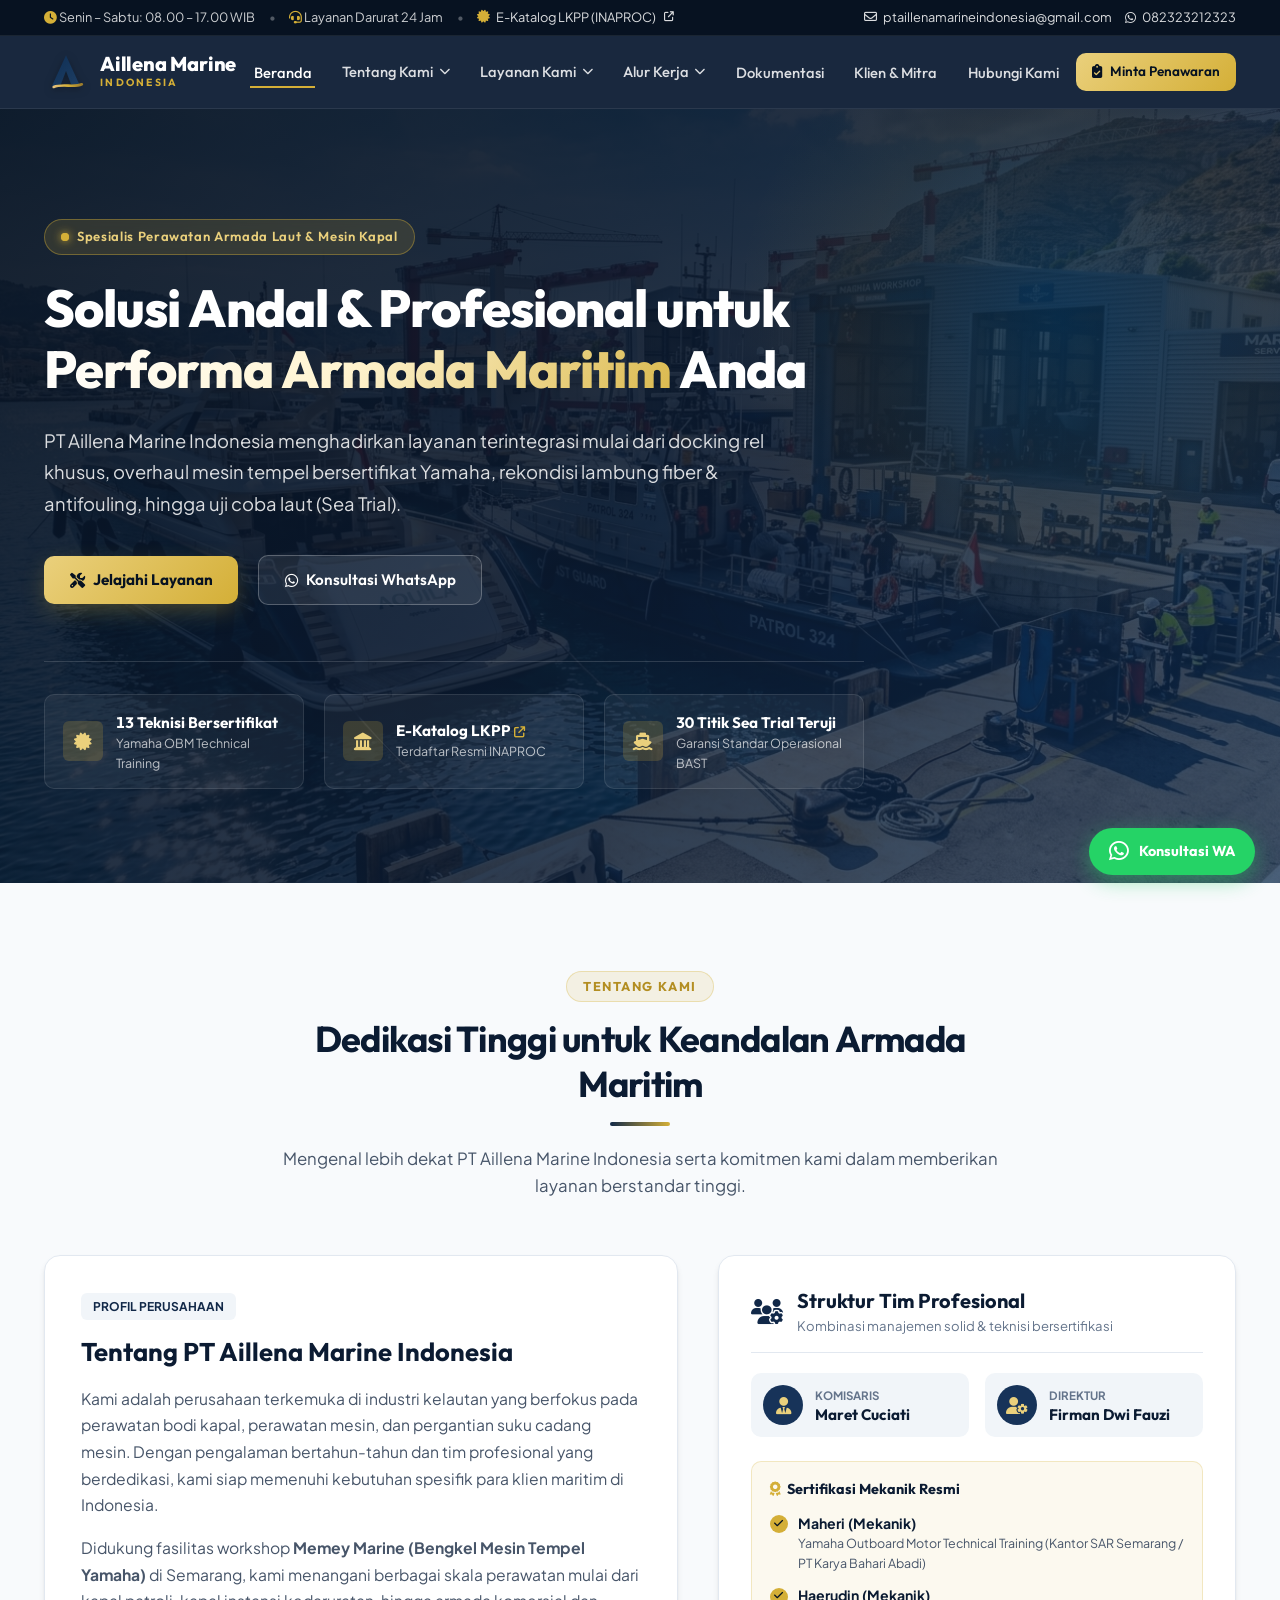
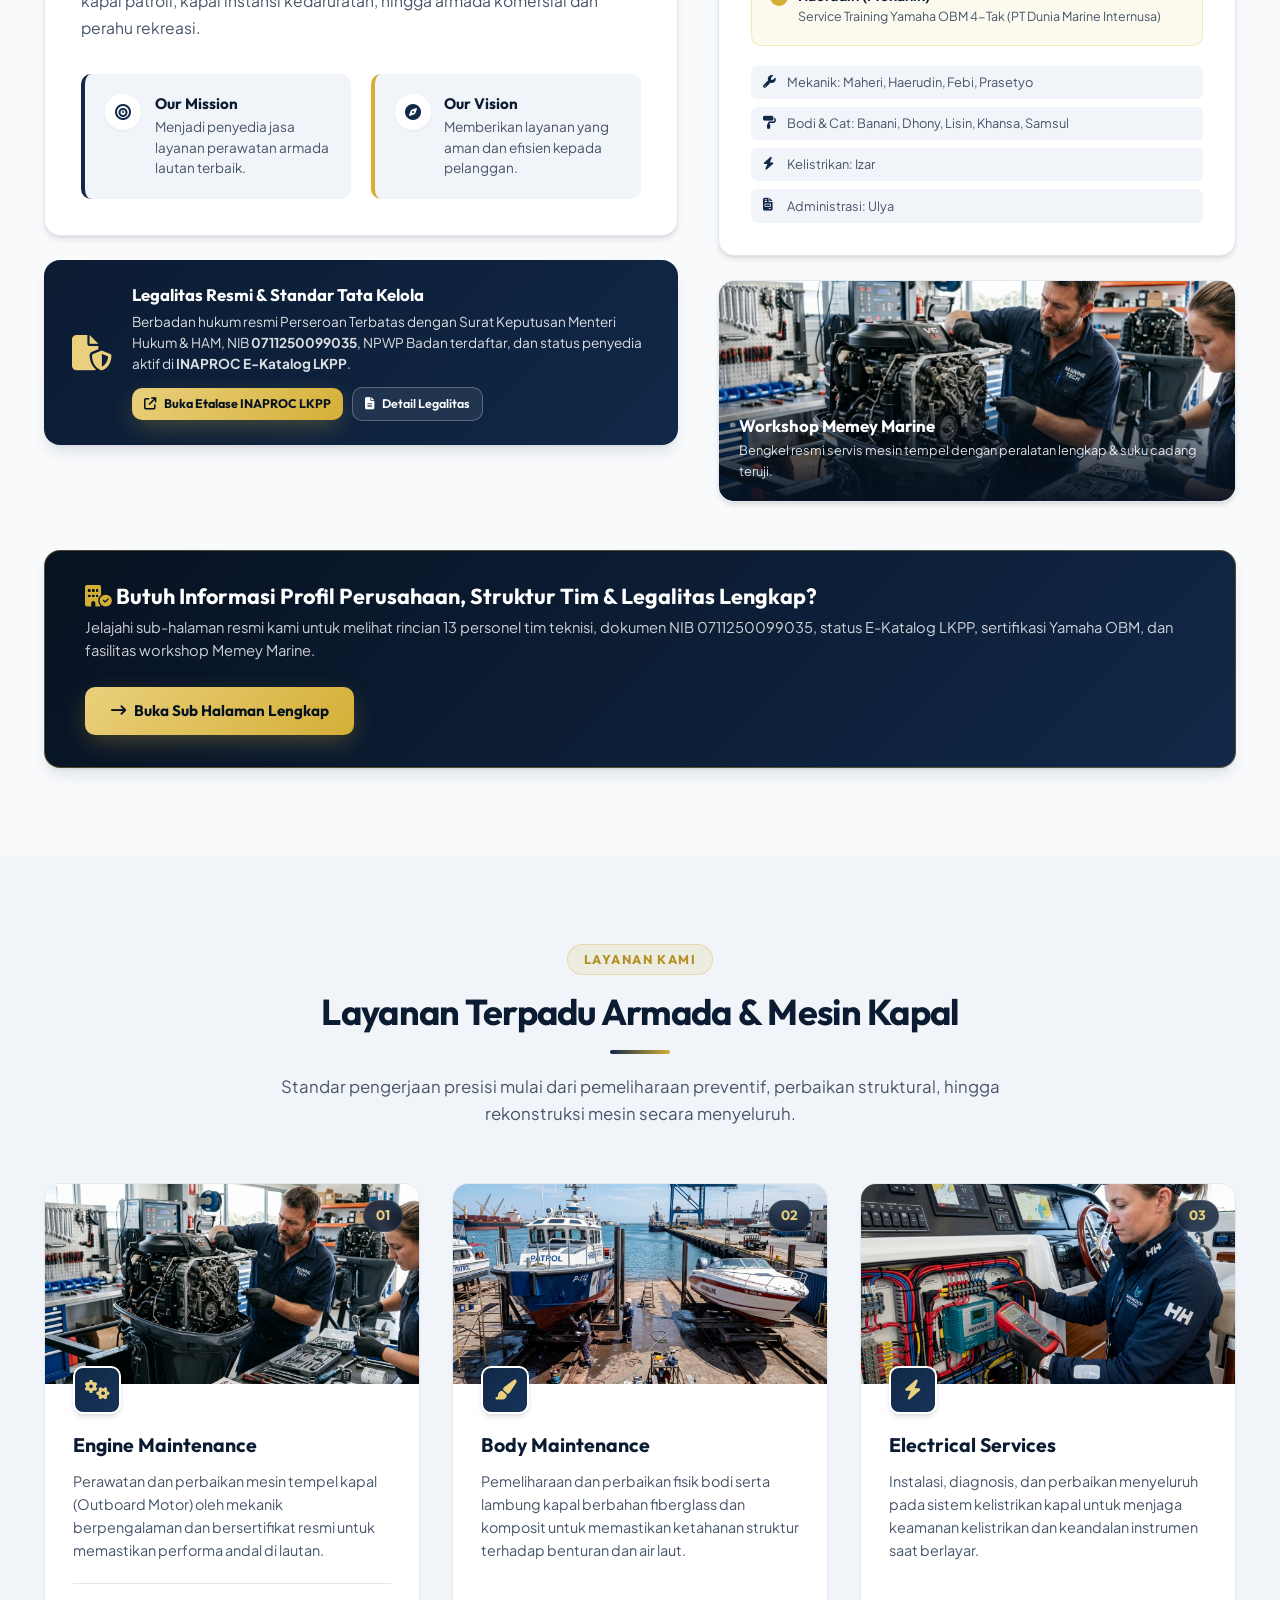
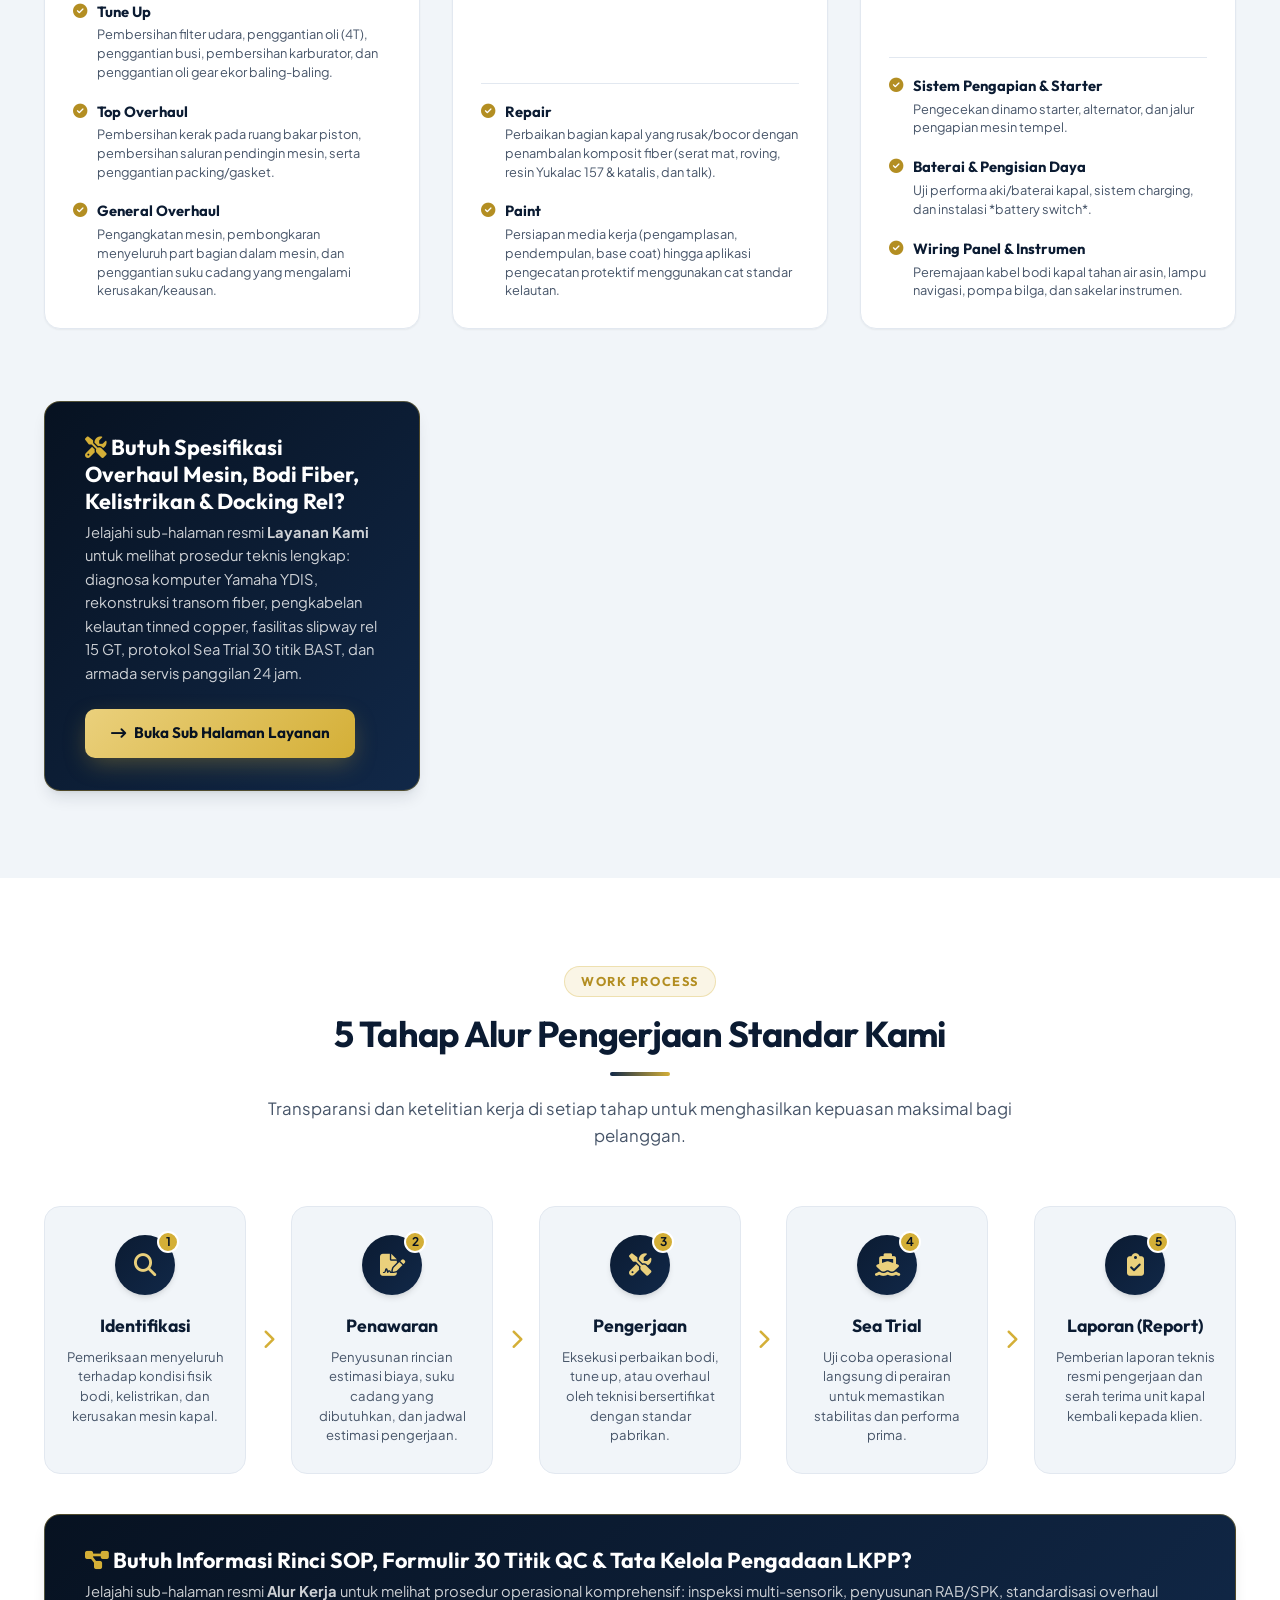
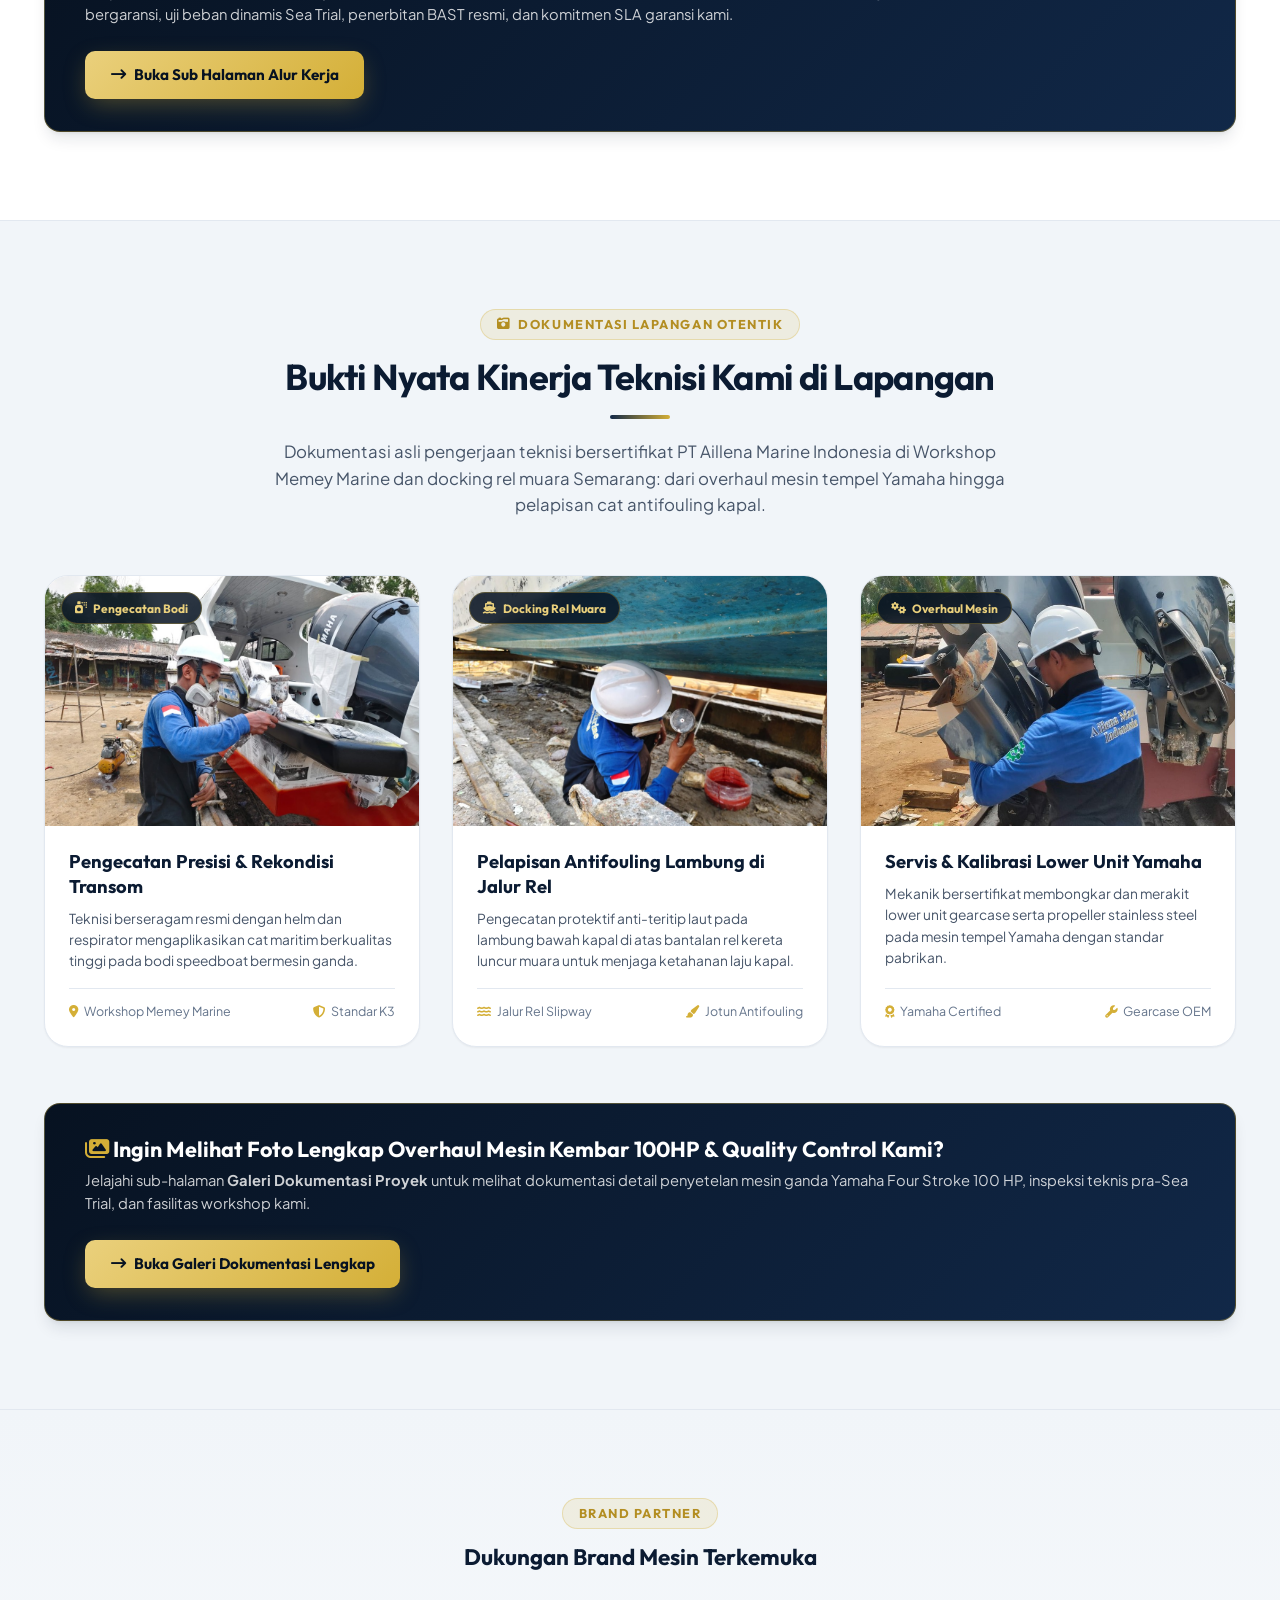
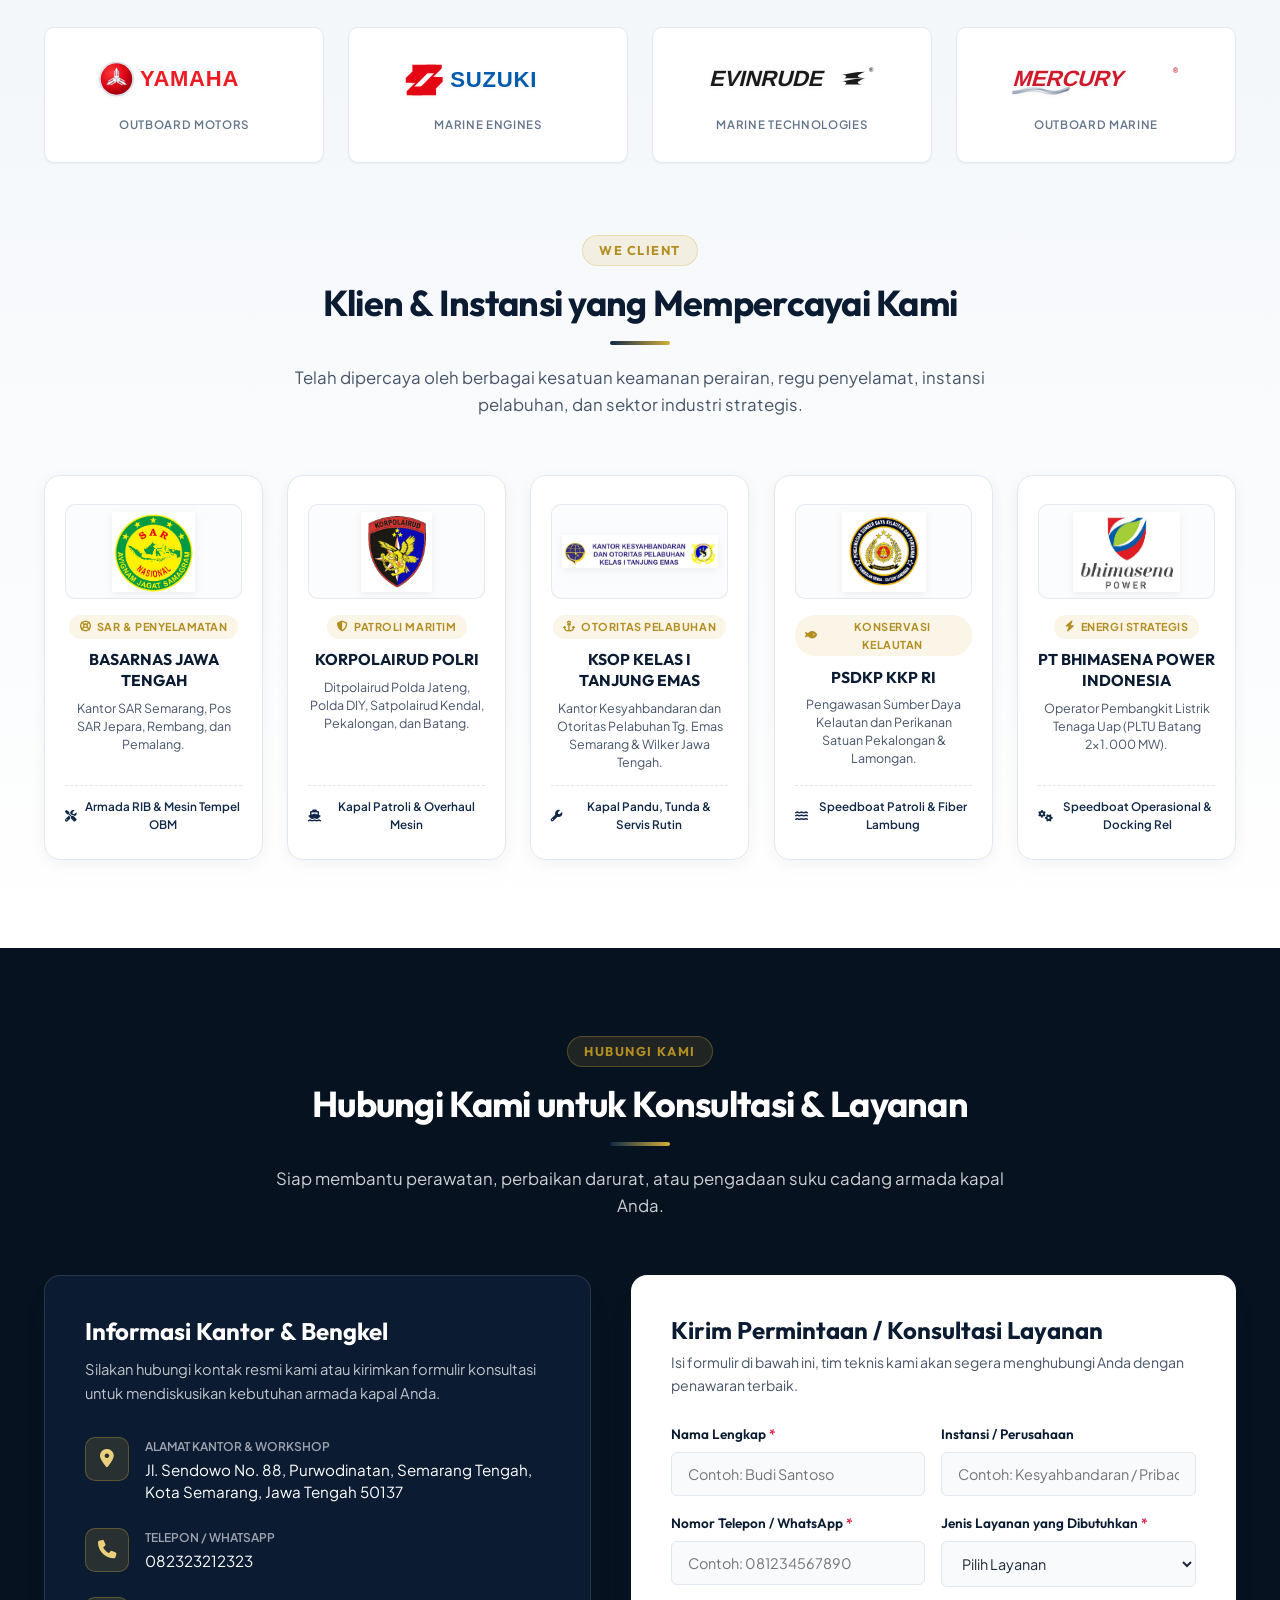
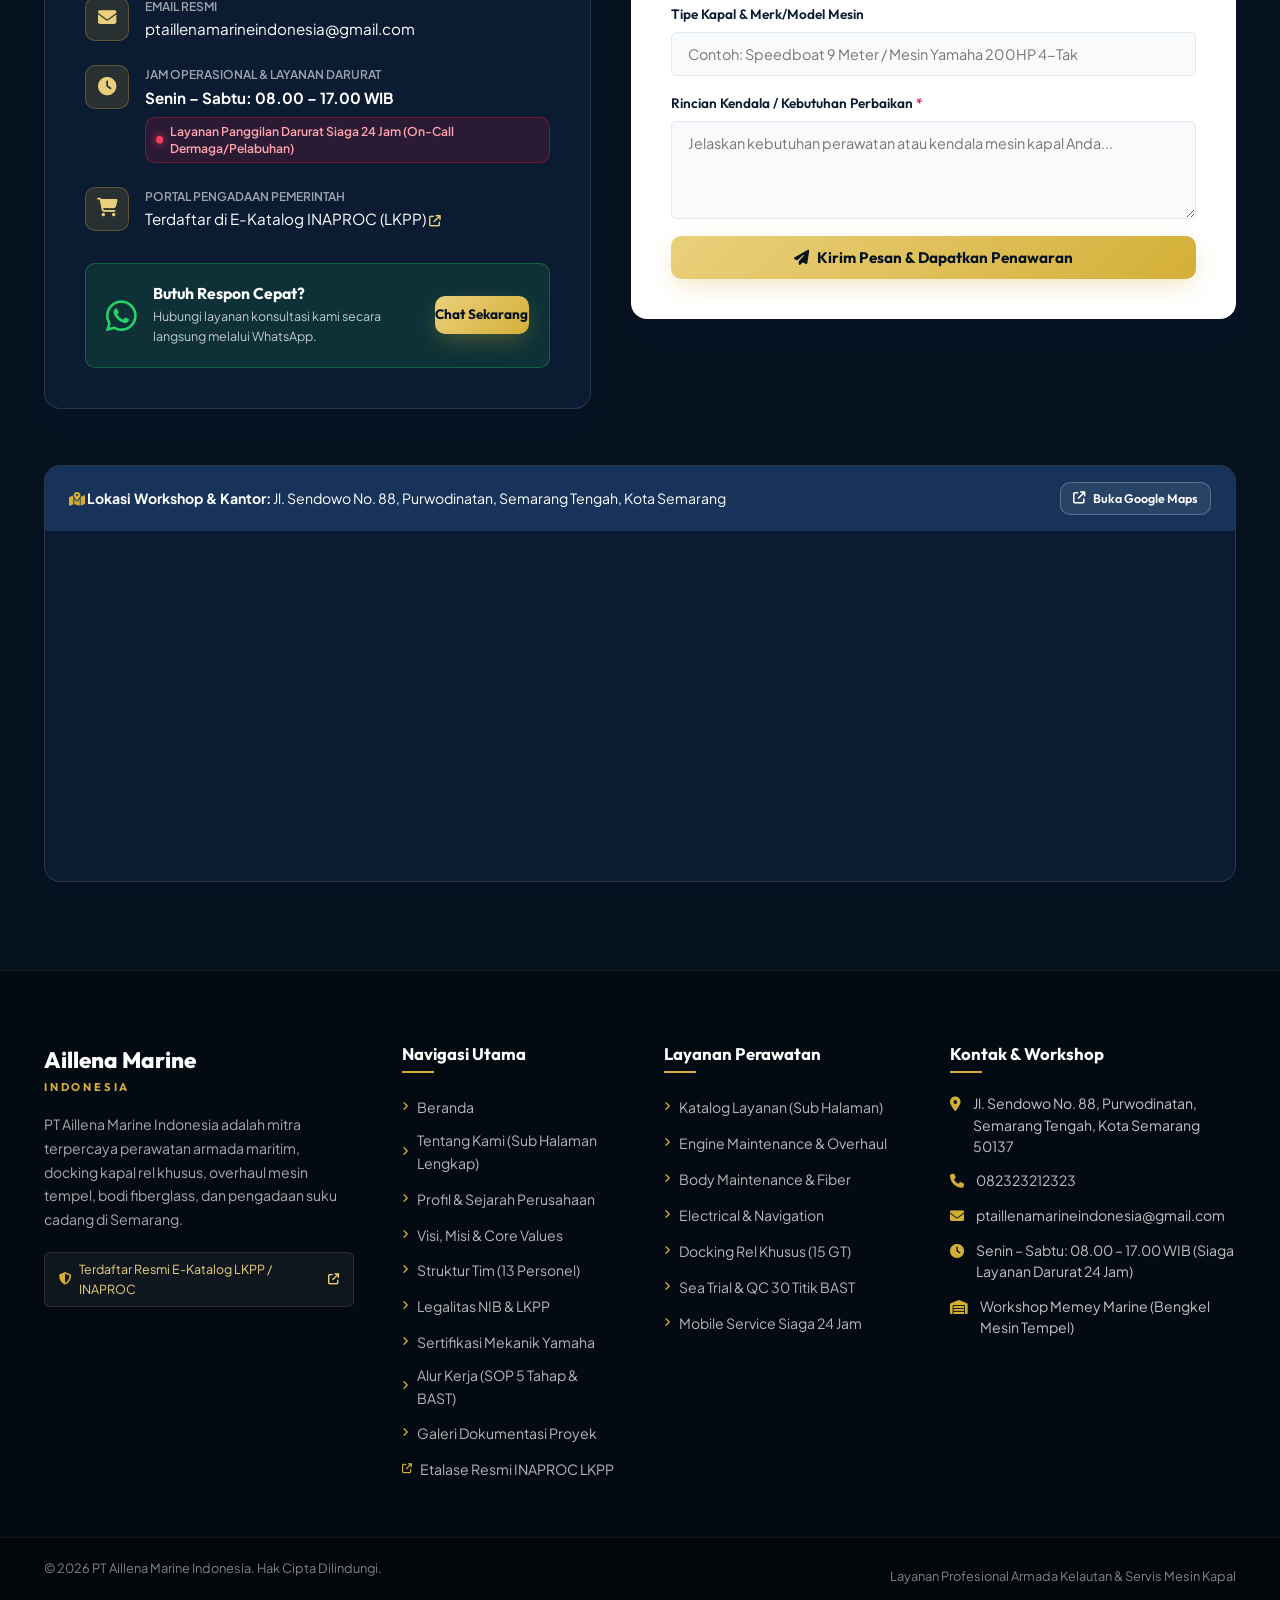
==== commit f6e987bc: "fix(mobile): optimalkan tampilan HP pada bagian hubungi kami dan awalan sub halaman" ====
--- a/index.html
+++ b/index.html
@@ -1026,7 +1026,9 @@
                   <div class="detail-icon"><i class="fa-solid fa-location-dot"></i></div>
                   <div class="detail-content">
                     <span class="label">Alamat Kantor & Workshop</span>
-                    <strong class="value">Jl. Sendowo No. 88, Purwodinatan, Semarang Tengah, Kota Semarang, Jawa Tengah 50137</strong>
+                    <a href="https://maps.google.com/?q=Jl.+Sendowo+No.88+Purwodinatan+Semarang" target="_blank" rel="noopener noreferrer" class="value contact-link">
+                      Jl. Sendowo No. 88, Purwodinatan, Semarang Tengah, Kota Semarang, Jawa Tengah 50137
+                    </a>
                   </div>
                 </div>
 
@@ -1035,7 +1037,9 @@
                   <div class="detail-icon"><i class="fa-solid fa-phone"></i></div>
                   <div class="detail-content">
                     <span class="label">Telepon / WhatsApp</span>
-                    <strong class="value">082323212323</strong>
+                    <a href="https://wa.me/6282323212323" target="_blank" rel="noopener noreferrer" class="value contact-link">
+                      082323212323
+                    </a>
                   </div>
                 </div>
 
@@ -1044,7 +1048,9 @@
                   <div class="detail-icon"><i class="fa-solid fa-envelope"></i></div>
                   <div class="detail-content">
                     <span class="label">Email Resmi</span>
-                    <strong class="value">ptaillenamarineindonesia@gmail.com</strong>
+                    <a href="mailto:ptaillenamarineindonesia@gmail.com" class="value contact-link">
+                      ptaillenamarineindonesia@gmail.com
+                    </a>
                   </div>
                 </div>
 
@@ -1066,7 +1072,9 @@
                   <div class="detail-icon"><i class="fa-solid fa-cart-shopping"></i></div>
                   <div class="detail-content">
                     <span class="label">Portal Pengadaan Pemerintah</span>
-                    <strong class="value">Terdaftar di E-Katalog INAPROC (LKPP)</strong>
+                    <a href="https://katalog.inaproc.id/aillena-marine-indonesia?page=2" target="_blank" rel="noopener noreferrer" class="value contact-link" title="Buka Profil Penyedia di Katalog Elektronik INAPROC">
+                      Terdaftar di E-Katalog INAPROC (LKPP) <i class="fa-solid fa-arrow-up-right-from-square" style="font-size: 0.72rem; color: var(--gold-light);"></i>
+                    </a>
                   </div>
                 </div>
               </div>
--- a/styles.css
+++ b/styles.css
@@ -236,11 +236,13 @@
 }
 
 .section-tag {
-  display: inline-block;
+  display: inline-flex;
+  align-items: center;
+  gap: 0.45rem;
   font-family: var(--font-heading);
   font-size: 0.8rem;
   font-weight: 700;
-  letter-spacing: 0.15em;
+  letter-spacing: 0.12em;
   text-transform: uppercase;
   color: var(--gold-dark);
   background-color: rgba(212, 175, 55, 0.12);
@@ -248,6 +250,10 @@
   border-radius: var(--radius-full);
   margin-bottom: 0.85rem;
   border: 1px solid rgba(212, 175, 55, 0.3);
+  max-width: 100%;
+  white-space: normal;
+  line-height: 1.4;
+  overflow-wrap: break-word;
 }
 
 .section-title {
@@ -1618,6 +1624,11 @@
   border: 1px solid rgba(212, 175, 55, 0.3);
 }
 
+.detail-content {
+  min-width: 0;
+  flex: 1;
+}
+
 .detail-content .label {
   display: block;
   font-size: 0.75rem;
@@ -1632,6 +1643,19 @@
   font-size: 0.95rem;
   color: #FFFFFF;
   line-height: 1.5;
+  overflow-wrap: break-word;
+  word-break: break-word;
+}
+
+.contact-link {
+  color: #FFFFFF;
+  text-decoration: none;
+  transition: var(--transition-fast);
+}
+
+.contact-link:hover, .contact-link:active {
+  color: var(--gold-light);
+  text-decoration: underline;
 }
 
 .emergency-badge {
@@ -1644,8 +1668,11 @@
   color: #FDA4AF;
   font-size: 0.76rem;
   font-weight: 600;
-  padding: 0.25rem 0.65rem;
-  border-radius: var(--radius-full);
+  padding: 0.35rem 0.65rem;
+  border-radius: var(--radius-md);
+  max-width: 100%;
+  white-space: normal;
+  line-height: 1.35;
 }
 
 .pulse-dot {
@@ -2062,11 +2089,13 @@
 
 .breadcrumb-nav {
   display: flex;
-  align-items: center;
-  gap: 0.6rem;
+  flex-wrap: wrap;
+  align-items: center;
+  gap: 0.4rem 0.6rem;
   font-size: 0.85rem;
   color: rgba(255, 255, 255, 0.7);
   margin-bottom: 1.25rem;
+  line-height: 1.4;
 }
 
 .breadcrumb-nav a {
@@ -2098,6 +2127,8 @@
   line-height: 1.2;
   margin-bottom: 1rem;
   letter-spacing: -0.02em;
+  overflow-wrap: break-word;
+  word-break: normal;
 }
 
 .subpage-subtitle {
@@ -4999,53 +5030,222 @@
 
   .services-grid { grid-template-columns: 1fr; }
   .partner-logos-grid { grid-template-columns: 1fr 1fr; }
-  .contact-grid { grid-template-columns: 1fr; }
-  .form-row { grid-template-columns: 1fr; }
-
-  /* iOS Auto-Zoom Prevention (font-size >= 16px) */
-  .form-group input,
-  .form-group select,
-  .form-group textarea {
-    font-size: 16px !important;
-    padding: 0.8rem 0.95rem;
-  }
-
-  .vm-grid { grid-template-columns: 1fr; }
-  .leadership-block { grid-template-columns: 1fr; }
-
-  .footer-container { grid-template-columns: 1fr; gap: 2rem; }
-  .floating-wa-label { display: none; }
-  .floating-wa { 
-    padding: 0; 
-    width: 52px; 
-    height: 52px; 
-    display: flex;
-    align-items: center;
+
+  /* Contact Section Mobile Optimization */
+  .contact-section {
+    padding: 3.5rem 0;
+    scroll-margin-top: 75px;
+  }
+  .contact-grid {
+    grid-template-columns: 1fr;
+    gap: 1.5rem;
+    margin-bottom: 2rem;
+  }
+  .contact-info-panel .info-card {
+    padding: 1.65rem 1.25rem;
+    height: auto;
+  }
+  .contact-info-panel h3 {
+    font-size: 1.3rem;
+    margin-bottom: 0.5rem;
+  }
+  .info-intro {
+    font-size: 0.88rem;
+    margin-bottom: 1.35rem;
+    line-height: 1.55;
+  }
+  .contact-details-list {
+    gap: 1.15rem;
+    margin-bottom: 1.35rem;
+  }
+  .detail-item {
+    gap: 0.85rem;
+    align-items: flex-start;
+  }
+  .detail-icon {
+    width: 38px;
+    height: 38px;
+    font-size: 1rem;
+    border-radius: var(--radius-sm);
+    flex-shrink: 0;
+  }
+  .detail-content {
+    min-width: 0;
+    flex: 1;
+  }
+  .detail-content .label {
+    font-size: 0.7rem;
+    margin-bottom: 0.15rem;
+  }
+  .detail-content .value {
+    font-size: 0.88rem;
+    line-height: 1.45;
+  }
+  .emergency-badge {
+    font-size: 0.72rem;
+    padding: 0.35rem 0.6rem;
+    border-radius: var(--radius-md);
+    margin-top: 0.35rem;
+    line-height: 1.35;
+  }
+  .quick-wa-box {
+    margin-top: 0.75rem;
+    padding: 1.15rem 1rem;
+    flex-direction: column;
+    align-items: stretch;
+    text-align: center;
+    gap: 0.75rem;
+  }
+  .wa-big-icon {
+    font-size: 2rem;
+    margin: 0 auto;
+  }
+  .wa-box-text h4 {
+    font-size: 0.95rem;
+    margin-bottom: 0.2rem;
+  }
+  .wa-box-text p {
+    font-size: 0.78rem;
+    line-height: 1.45;
+  }
+  .quick-wa-box .btn {
+    width: 100%;
     justify-content: center;
-    border-radius: 50%;
-    bottom: max(1.25rem, calc(1rem + env(safe-area-inset-bottom)));
-    right: max(1rem, calc(1rem + env(safe-area-inset-right)));
-    box-shadow: 0 4px 18px rgba(37, 211, 102, 0.45);
-    z-index: 999;
-  }
-  .back-to-top {
-    width: 44px;
-    height: 44px;
-    border-radius: 50%;
-    bottom: max(1.25rem, calc(1rem + env(safe-area-inset-bottom)));
-    left: max(1rem, calc(1rem + env(safe-area-inset-left)));
-    z-index: 998;
+    padding: 0.75rem 1rem;
+    font-size: 0.88rem;
+  }
+  .form-card {
+    padding: 1.65rem 1.25rem;
+  }
+  .form-card h3 {
+    font-size: 1.3rem;
+  }
+  .form-desc {
+    font-size: 0.84rem;
+    margin-bottom: 1.25rem;
+    line-height: 1.5;
+  }
+  .form-row {
+    grid-template-columns: 1fr;
+    gap: 0.85rem;
+  }
+  .inquiry-form {
+    gap: 0.95rem;
+  }
+  .inquiry-form button[type="submit"] {
+    padding: 0.85rem 1rem;
+    font-size: 0.92rem;
+    white-space: normal;
+    line-height: 1.35;
+    text-align: center;
+    justify-content: center;
+  }
+  .map-container-card {
+    margin-top: 1.5rem;
+  }
+  .map-card-header {
+    padding: 0.85rem 1rem;
+    flex-direction: column;
+    align-items: stretch;
+    gap: 0.65rem;
+    font-size: 0.82rem;
+  }
+  .map-card-header .btn {
+    width: 100%;
+    justify-content: center;
+  }
+  .map-embed-wrapper iframe {
+    height: 260px;
   }
 
   /* Subpage Adjustments for Mobile */
-  .subpage-hero { padding: 3.5rem 0 2.5rem 0; }
-  .subpage-title { font-size: 2.05rem; }
-  .subpage-subtitle { font-size: 0.95rem; }
-  .hero-quick-stats { grid-template-columns: 1fr; }
-  .sticky-subnav { top: 68px; padding: 0.5rem 0; }
-  .subnav-arrow { width: 36px; height: 36px; font-size: 0.82rem; }
-  .subnav-btn { font-size: 0.78rem; padding: 0.45rem 0.85rem; }
-  .subpage-section { padding: 3.5rem 0; }
+  .subpage-hero {
+    padding: 2.75rem 0 2rem 0;
+    overflow-x: clip;
+  }
+  .breadcrumb-nav {
+    font-size: 0.78rem;
+    gap: 0.35rem 0.5rem;
+    margin-bottom: 0.85rem;
+    line-height: 1.4;
+  }
+  .breadcrumb-separator {
+    font-size: 0.65rem;
+  }
+  .section-tag {
+    font-size: 0.72rem;
+    letter-spacing: 0.08em;
+    padding: 0.35rem 0.75rem;
+    margin-bottom: 0.75rem;
+    line-height: 1.4;
+    border-radius: var(--radius-md);
+  }
+  .subpage-title {
+    font-size: clamp(1.45rem, 5.5vw, 1.85rem);
+    line-height: 1.28;
+    margin-bottom: 0.85rem;
+    overflow-wrap: break-word;
+    word-break: normal;
+  }
+  .subpage-title br {
+    display: none;
+  }
+  .subpage-subtitle {
+    font-size: 0.88rem;
+    line-height: 1.6;
+    margin-bottom: 1.35rem;
+    overflow-wrap: break-word;
+  }
+  .hero-quick-stats {
+    grid-template-columns: repeat(2, 1fr);
+    gap: 0.75rem;
+    margin-top: 1.25rem;
+  }
+  .quick-stat-box {
+    flex-direction: column;
+    align-items: flex-start;
+    padding: 0.85rem 0.75rem;
+    gap: 0.45rem;
+    min-width: 0;
+  }
+  .quick-stat-box:hover {
+    transform: none;
+  }
+  .quick-stat-icon {
+    width: 36px;
+    height: 36px;
+    font-size: 1rem;
+    border-radius: var(--radius-sm);
+  }
+  .quick-stat-num {
+    font-size: 1.05rem;
+    line-height: 1.2;
+    overflow-wrap: break-word;
+    word-break: normal;
+  }
+  .quick-stat-label {
+    font-size: 0.7rem;
+    line-height: 1.35;
+    margin-top: 0.15rem;
+  }
+  .sticky-subnav {
+    top: 68px;
+    padding: 0.45rem 0;
+  }
+  .subnav-arrow {
+    width: 34px;
+    height: 34px;
+    font-size: 0.8rem;
+  }
+  .subnav-btn {
+    font-size: 0.78rem;
+    padding: 0.45rem 0.85rem;
+    white-space: nowrap;
+  }
+  .subpage-section {
+    padding: 3.25rem 0;
+    scroll-margin-top: 120px;
+  }
 
   .vision-banner-card { padding: 2rem 1.5rem; }
   .vision-statement { font-size: 1.35rem; }
@@ -5137,6 +5337,19 @@
     font-size: 0.85rem;
   }
 
+  .contact-info-panel .info-card {
+    padding: 1.35rem 1rem;
+  }
+
+  .detail-content .value {
+    font-size: 0.85rem;
+    word-break: break-word;
+  }
+
+  .detail-content a.value {
+    word-break: break-all;
+  }
+
   .form-card {
     padding: 1.35rem 1rem;
   }
@@ -5182,31 +5395,43 @@
     padding: 1.25rem 0.95rem;
   }
 
+  .subpage-hero {
+    padding: 2.25rem 0 1.75rem 0;
+  }
+
   .subpage-title {
-    font-size: 1.75rem;
-    line-height: 1.25;
+    font-size: 1.4rem;
+    line-height: 1.26;
   }
 
   .subpage-subtitle {
-    font-size: 0.85rem;
+    font-size: 0.84rem;
+    margin-bottom: 1.15rem;
   }
 
   .hero-quick-stats {
     grid-template-columns: 1fr 1fr;
-    gap: 0.65rem;
+    gap: 0.55rem;
   }
 
   .quick-stat-box {
-    padding: 0.85rem 0.65rem;
-    text-align: center;
+    padding: 0.75rem 0.6rem;
+    gap: 0.35rem;
+    align-items: flex-start;
+  }
+
+  .quick-stat-icon {
+    width: 32px;
+    height: 32px;
+    font-size: 0.9rem;
   }
 
   .quick-stat-num {
-    font-size: 1.25rem;
+    font-size: 0.95rem;
   }
 
   .quick-stat-label {
-    font-size: 0.68rem;
+    font-size: 0.66rem;
   }
 
   .story-card, .vision-banner-card, .faq-card, .cert-showcase-card, .facility-feature-card, .sla-card {
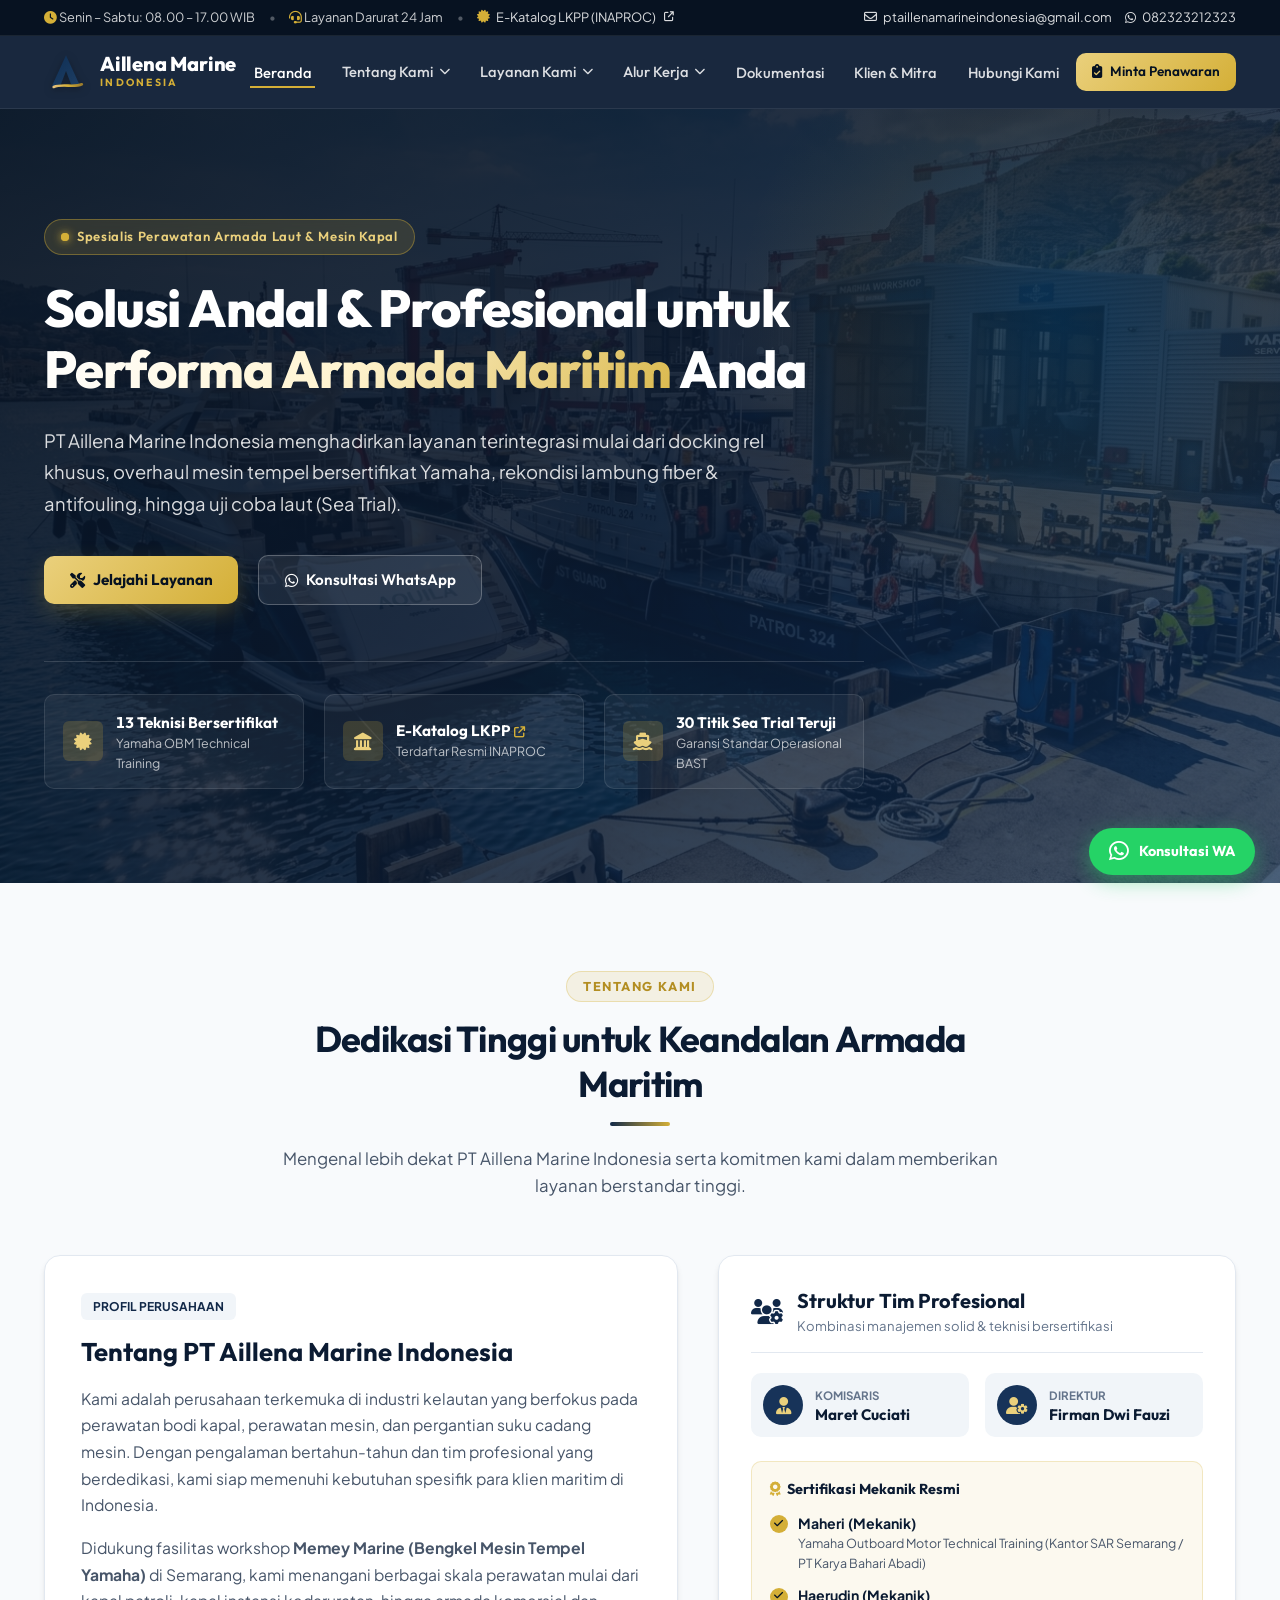
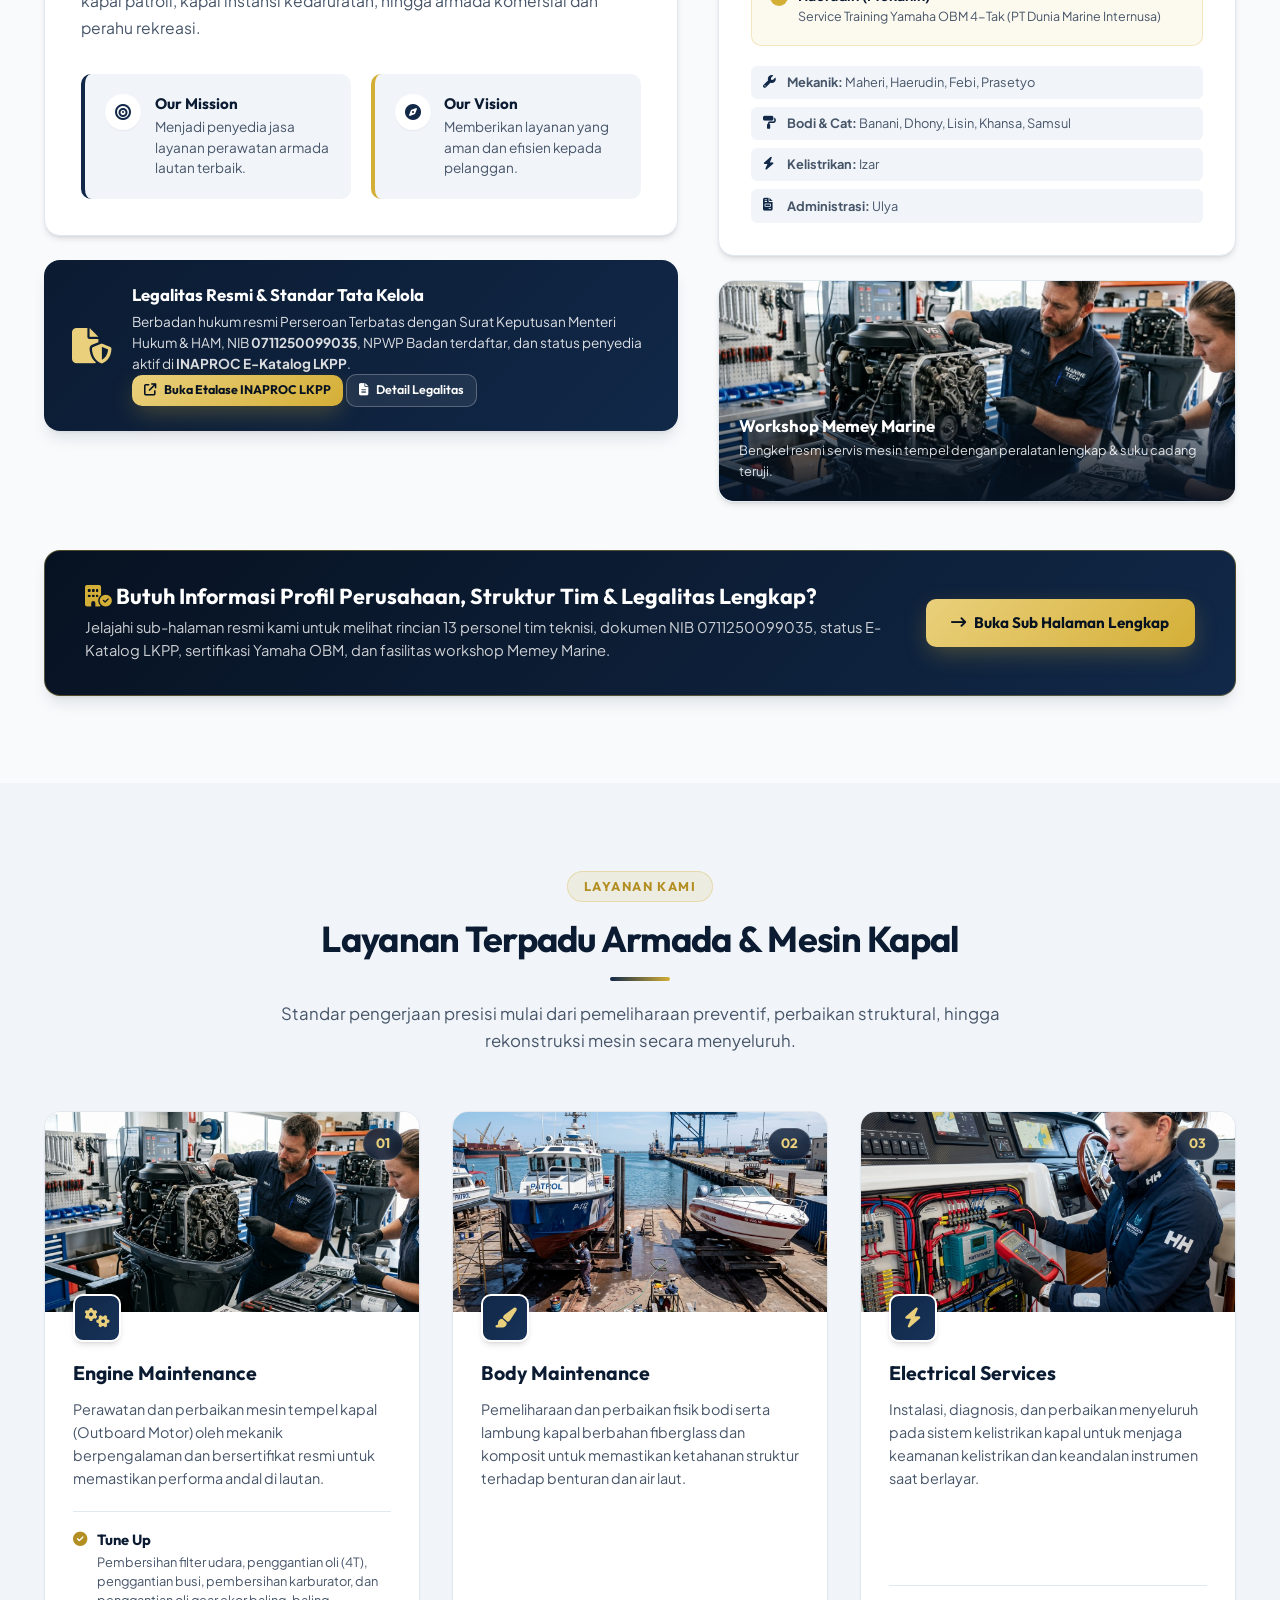
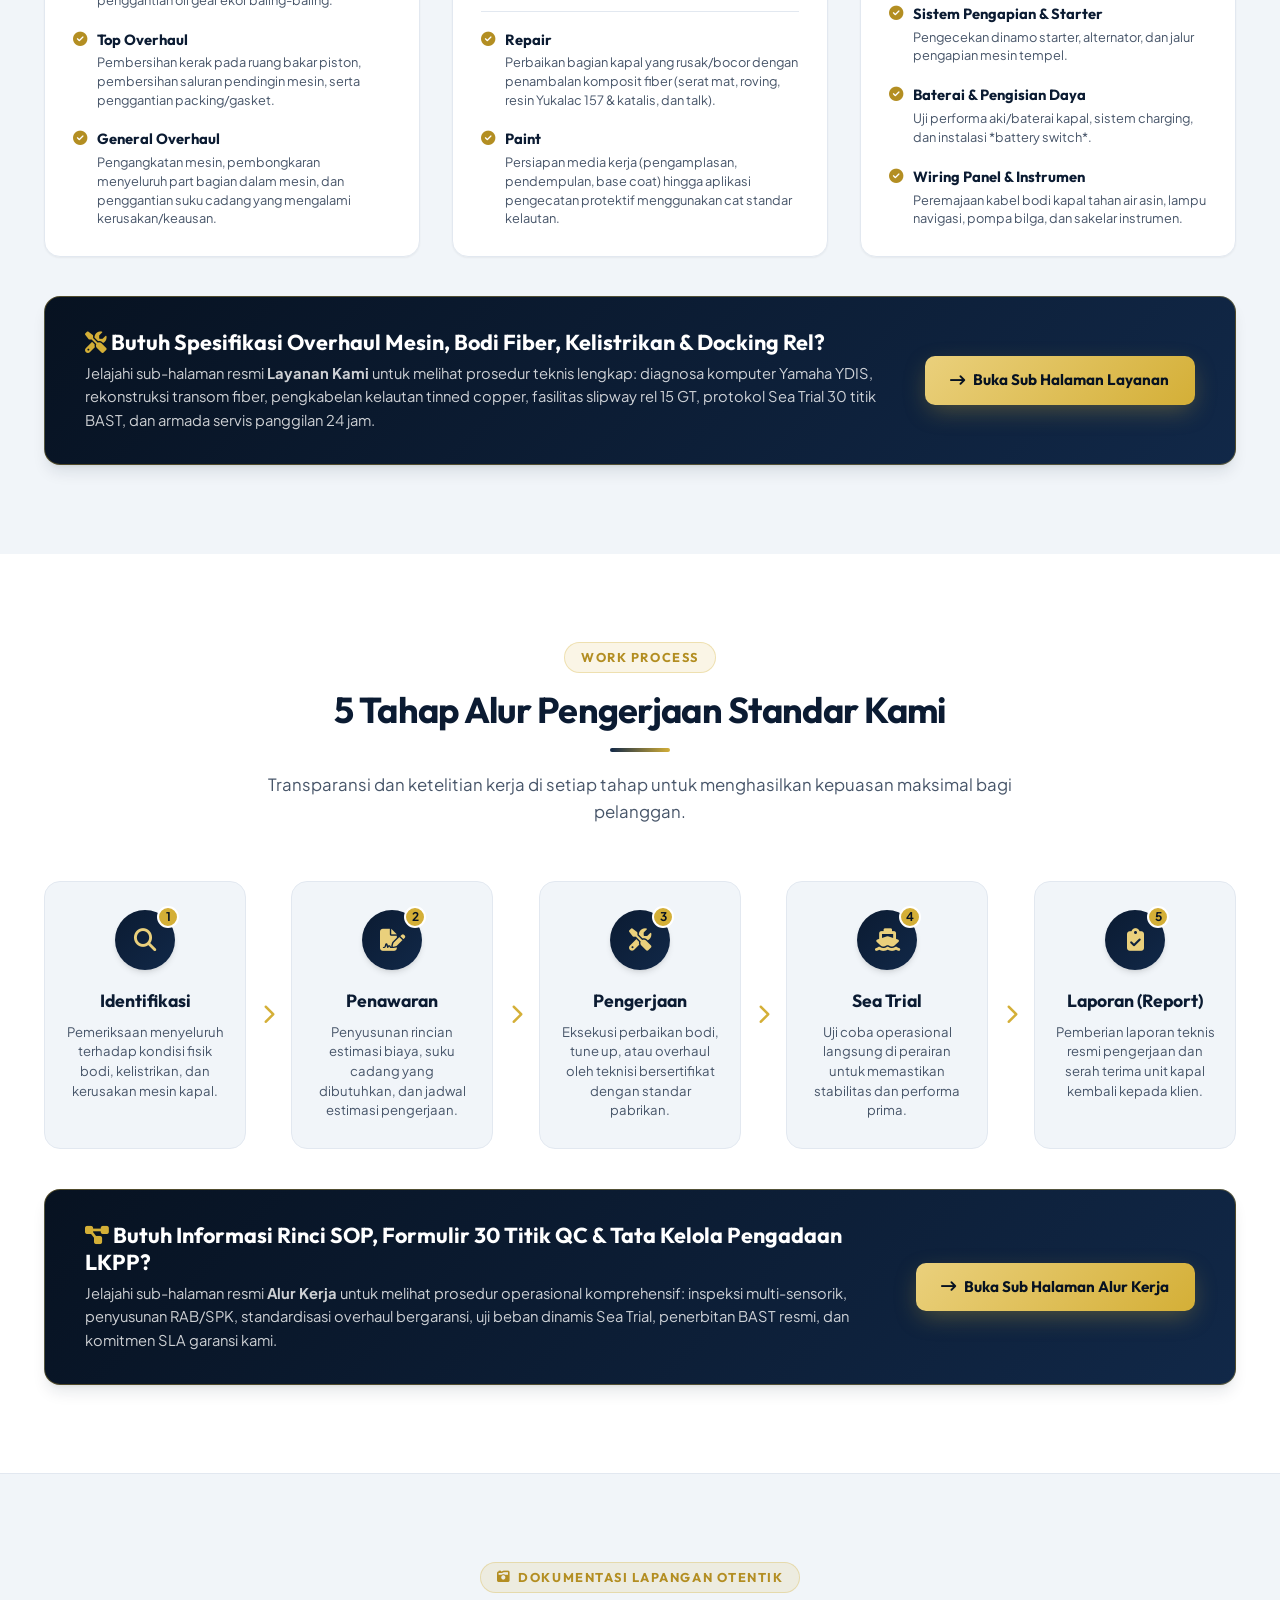
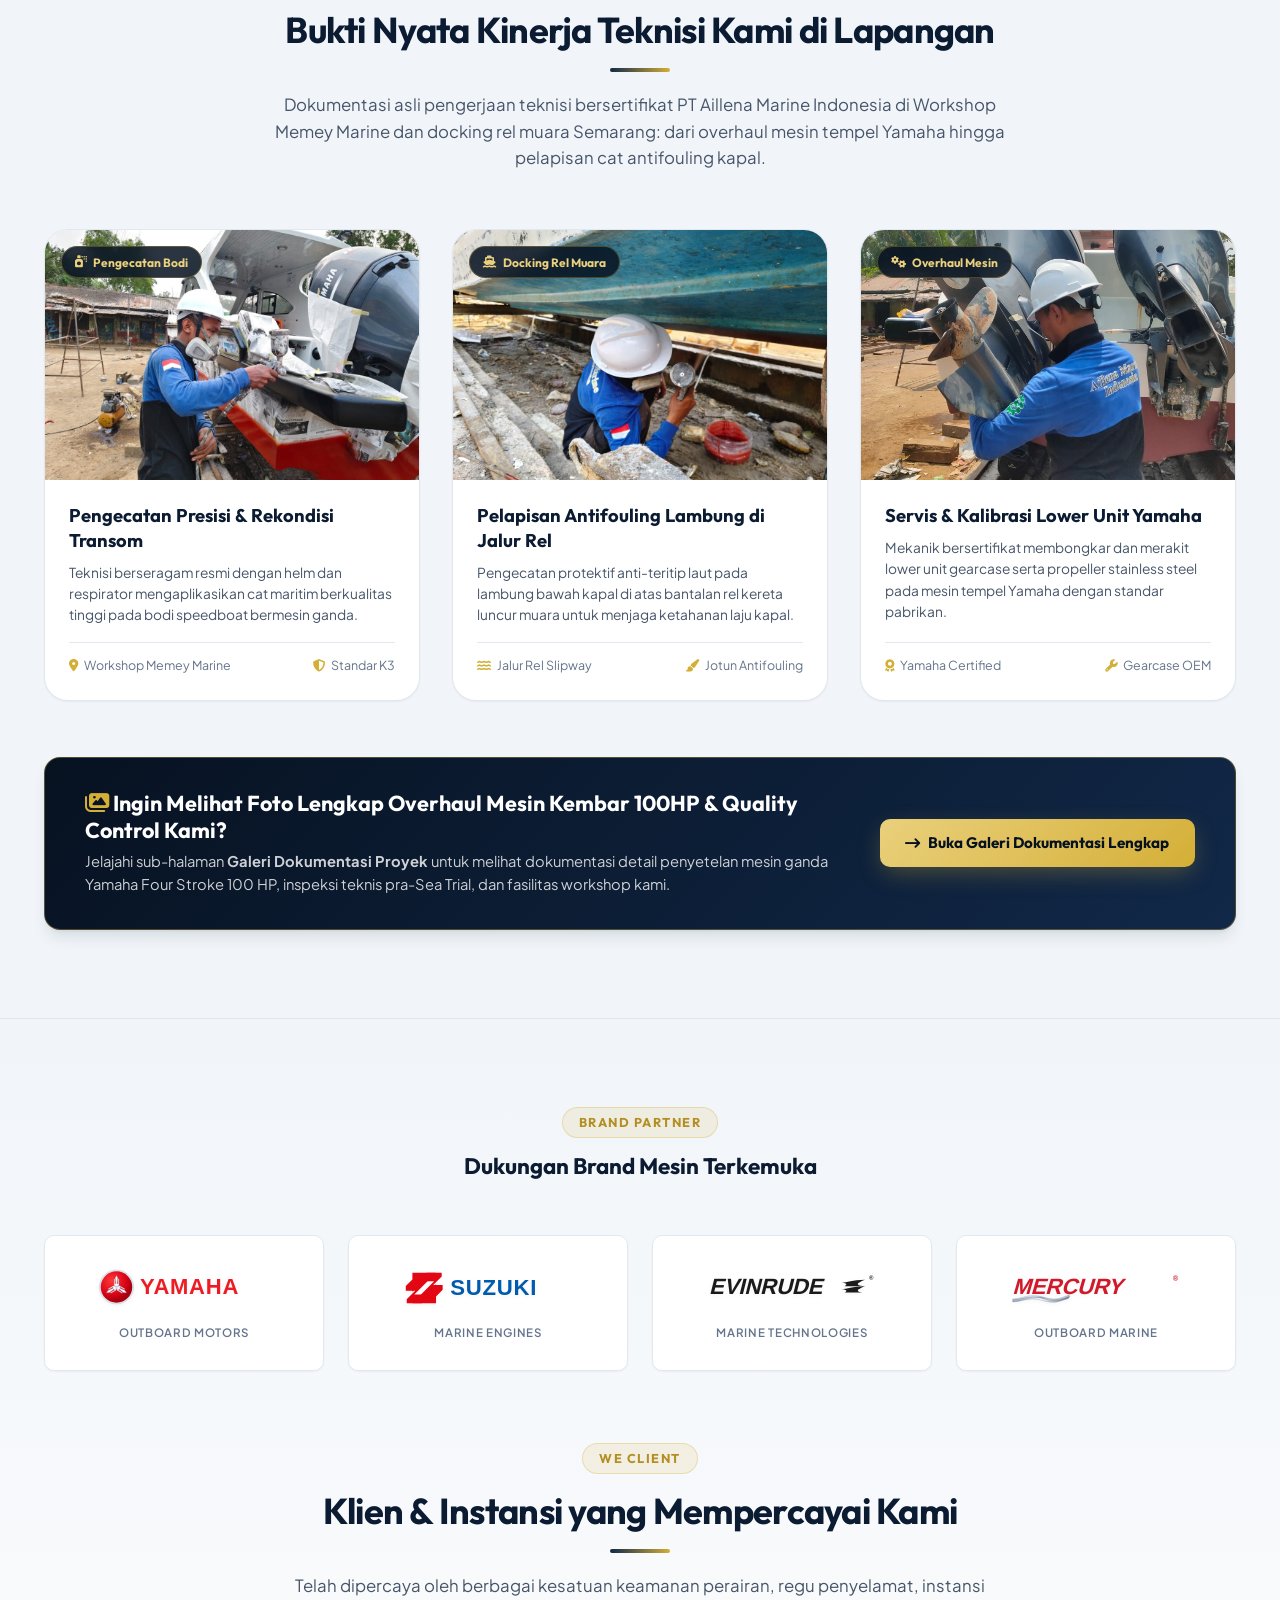
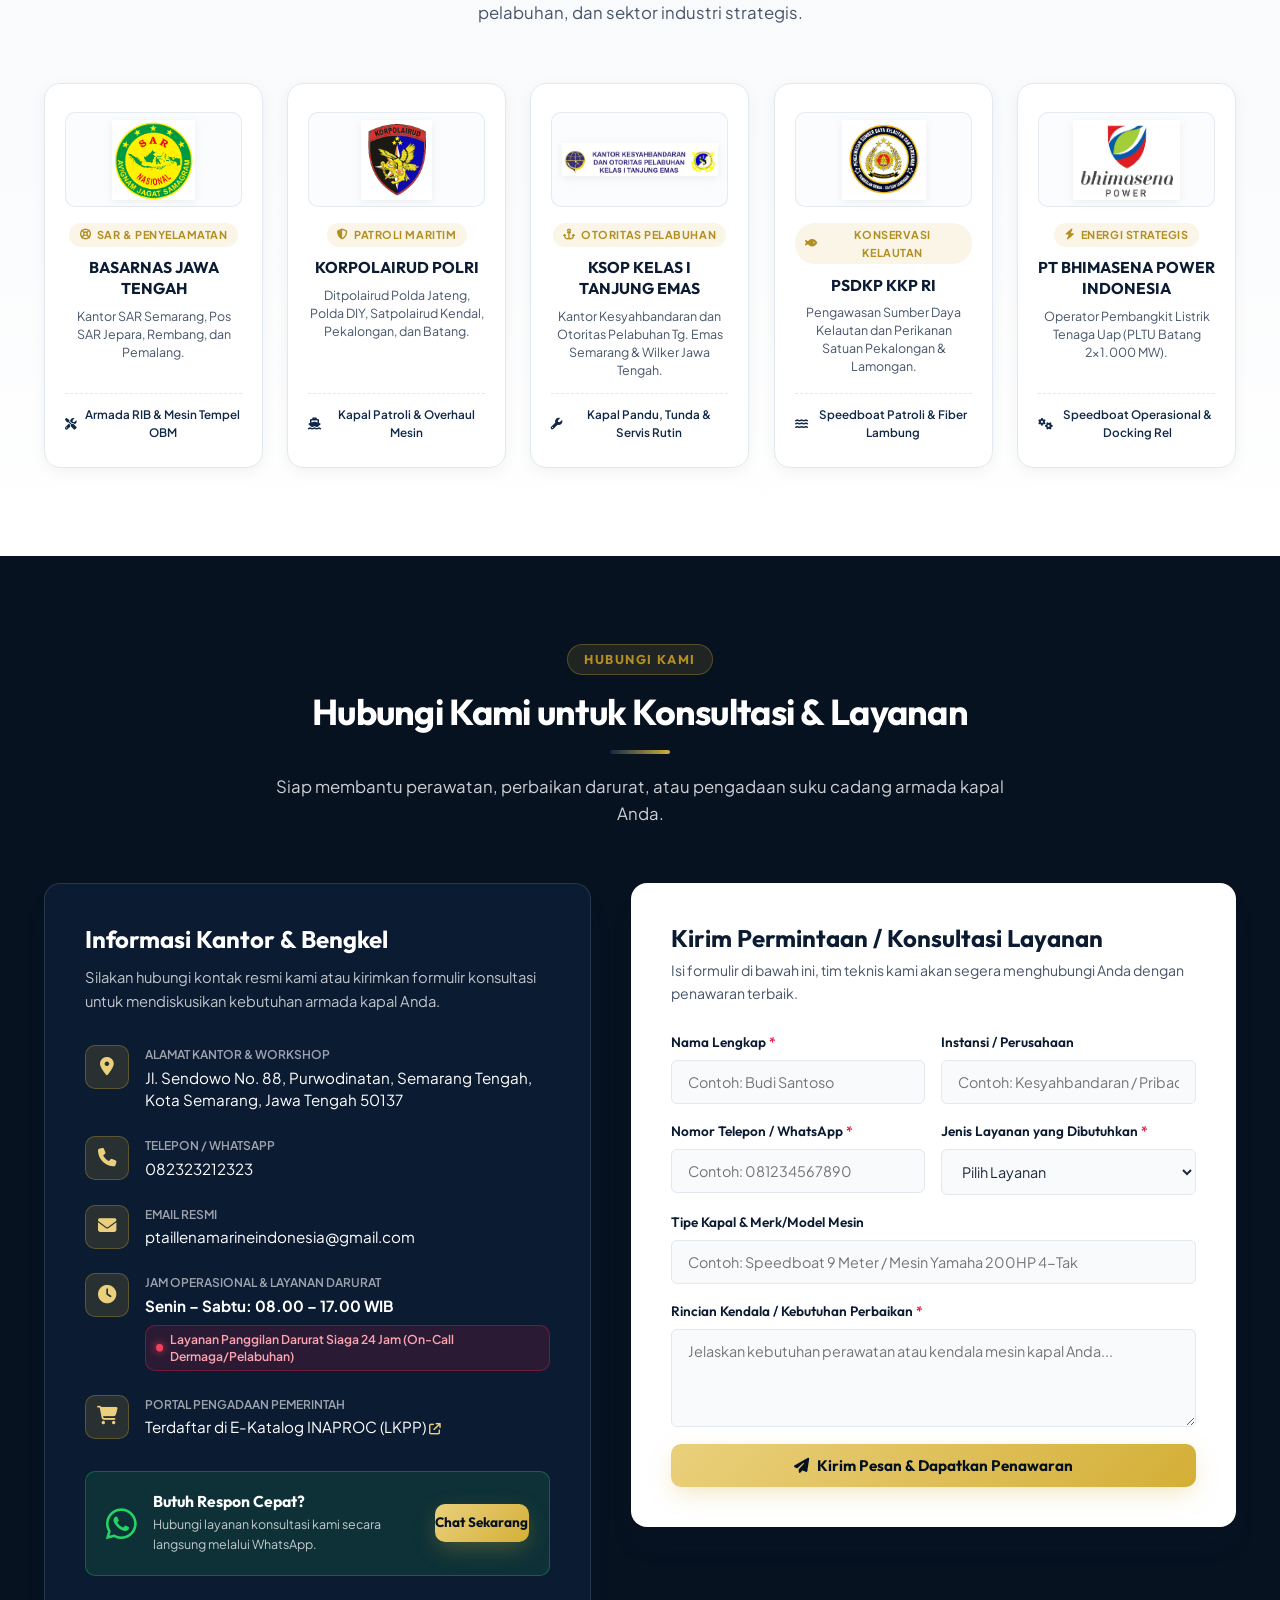
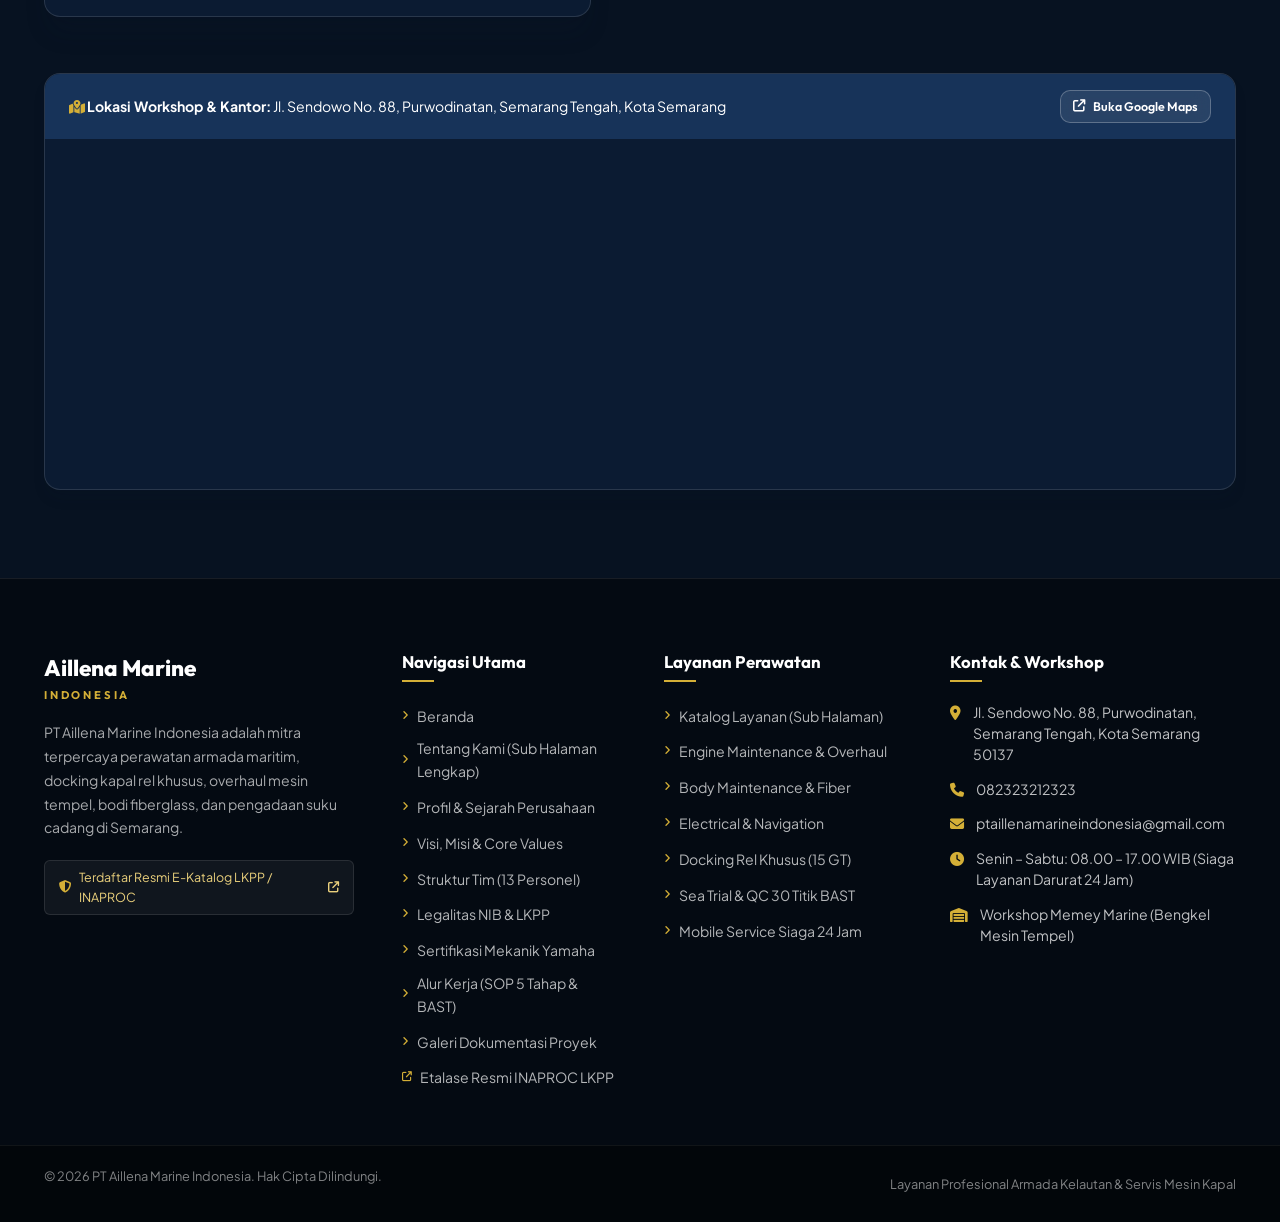
==== commit 01fa837b: "fix(mobile): optimize About Us section and responsive layout for mobile viewports" ====
--- a/index.html
+++ b/index.html
@@ -245,6 +245,7 @@
                 </div>
               </a>
             </div>
+          </li>
           <!-- Dropdown Alur Kerja -->
           <li class="nav-item-dropdown">
             <a href="workflow.html" class="nav-link has-dropdown">
@@ -504,11 +505,11 @@
                 <p>
                   Berbadan hukum resmi Perseroan Terbatas dengan Surat Keputusan Menteri Hukum & HAM, NIB <strong>0711250099035</strong>, NPWP Badan terdaftar, dan status penyedia aktif di <strong>INAPROC E-Katalog LKPP</strong>.
                 </p>
-                <div style="margin-top: 0.85rem;">
+                <div class="legal-action-buttons">
                   <a href="https://katalog.inaproc.id/aillena-marine-indonesia?page=2" target="_blank" rel="noopener noreferrer" class="btn btn-gold btn-xs">
                     <i class="fa-solid fa-arrow-up-right-from-square"></i> Buka Etalase INAPROC LKPP
                   </a>
-                  <a href="about.html#legalitas" class="btn btn-outline-light btn-xs" style="margin-left: 0.35rem;">
+                  <a href="about.html#legalitas" class="btn btn-outline-light btn-xs">
                     <i class="fa-solid fa-file-lines"></i> Detail Legalitas
                   </a>
                 </div>
@@ -566,10 +567,10 @@
 
               <!-- Divisions Summary -->
               <div class="division-tags">
-                <span class="tag-pill"><i class="fa-solid fa-wrench"></i> Mekanik: Maheri, Haerudin, Febi, Prasetyo</span>
-                <span class="tag-pill"><i class="fa-solid fa-paint-roller"></i> Bodi & Cat: Banani, Dhony, Lisin, Khansa, Samsul</span>
-                <span class="tag-pill"><i class="fa-solid fa-bolt"></i> Kelistrikan: Izar</span>
-                <span class="tag-pill"><i class="fa-solid fa-file-invoice"></i> Administrasi: Ulya</span>
+                <span class="tag-pill"><i class="fa-solid fa-wrench"></i> <span class="tag-text"><strong>Mekanik:</strong> Maheri, Haerudin, Febi, Prasetyo</span></span>
+                <span class="tag-pill"><i class="fa-solid fa-paint-roller"></i> <span class="tag-text"><strong>Bodi &amp; Cat:</strong> Banani, Dhony, Lisin, Khansa, Samsul</span></span>
+                <span class="tag-pill"><i class="fa-solid fa-bolt"></i> <span class="tag-text"><strong>Kelistrikan:</strong> Izar</span></span>
+                <span class="tag-pill"><i class="fa-solid fa-file-invoice"></i> <span class="tag-text"><strong>Administrasi:</strong> Ulya</span></span>
               </div>
             </div>
 
@@ -590,7 +591,7 @@
             <h4><i class="fa-solid fa-building-circle-check gold-text"></i> Butuh Informasi Profil Perusahaan, Struktur Tim & Legalitas Lengkap?</h4>
             <p>Jelajahi sub-halaman resmi kami untuk melihat rincian 13 personel tim teknisi, dokumen NIB 0711250099035, status E-Katalog LKPP, sertifikasi Yamaha OBM, dan fasilitas workshop Memey Marine.</p>
           </div>
-          <div>
+          <div class="cta-banner-action">
             <a href="about.html" class="btn btn-gold">
               <i class="fa-solid fa-arrow-right-long"></i> Buka Sub Halaman Lengkap
             </a>
@@ -719,6 +720,7 @@
                 </li>
               </ul>
             </div>
+          </div>
         </div>
 
         <!-- Banner Akses Sub Halaman Lengkap Layanan Kami -->
--- a/styles.css
+++ b/styles.css
@@ -107,8 +107,11 @@
   list-style: none;
 }
 
+img, video, iframe, svg, canvas {
+  max-width: 100%;
+}
+
 img {
-  max-width: 100%;
   height: auto;
   display: block;
 }
@@ -3439,6 +3442,11 @@
   gap: 1.5rem;
 }
 
+.cta-banner-content {
+  flex: 1;
+  min-width: 280px;
+}
+
 .cta-banner-content h4 {
   color: #FFFFFF;
   font-size: 1.35rem;
@@ -3449,6 +3457,10 @@
   color: rgba(255, 255, 255, 0.8);
   font-size: 0.92rem;
   margin: 0;
+}
+
+.cta-banner-action {
+  flex-shrink: 0;
 }
 
 /* Mobile drawer accordion / sub-links */
@@ -5019,17 +5031,428 @@
     padding-left: 4px;
   }
 
-  /* Hero Section Mobile */
-  .hero-section { min-height: 80vh; padding: 4.5rem 0 3.5rem 0; }
-  .hero-title { font-size: 2.15rem; }
-  .hero-description { font-size: 1rem; }
-  .hero-stats { grid-template-columns: 1fr; }
-
-  .section { padding: 3.75rem 0; }
-  .section-title { font-size: 1.85rem; }
-
-  .services-grid { grid-template-columns: 1fr; }
-  .partner-logos-grid { grid-template-columns: 1fr 1fr; }
+  /* Global Container & Heading Mobile Adjustments */
+  .section { padding: 3.25rem 0; }
+  .section-title { font-size: clamp(1.65rem, 5.5vw, 1.95rem); line-height: 1.28; overflow-wrap: break-word; }
+  .section-subtitle { font-size: 0.9rem; line-height: 1.6; margin-bottom: 2rem; overflow-wrap: break-word; }
+  .section-title-sm { font-size: 1.25rem; }
+
+  /* 1. Hero Section Mobile */
+  .hero-section { min-height: auto; padding: 3.75rem 0 3rem 0; }
+  .hero-content { width: 100%; max-width: 100%; }
+  .hero-badge {
+    max-width: 100%;
+    white-space: normal;
+    text-align: left;
+    font-size: 0.78rem;
+    padding: 0.45rem 0.85rem;
+    line-height: 1.35;
+    margin-bottom: 1.25rem;
+    display: inline-flex;
+    align-items: center;
+  }
+  .hero-title {
+    font-size: clamp(1.85rem, 6.5vw, 2.35rem);
+    line-height: 1.22;
+    margin-bottom: 1.15rem;
+    overflow-wrap: break-word;
+    word-break: normal;
+  }
+  .hero-description {
+    font-size: 0.95rem;
+    line-height: 1.6;
+    margin-bottom: 1.85rem;
+    max-width: 100%;
+    overflow-wrap: break-word;
+  }
+  .hero-actions {
+    flex-direction: column;
+    width: 100%;
+    gap: 0.75rem;
+    margin-bottom: 2.25rem;
+  }
+  .hero-actions .btn {
+    width: 100%;
+    justify-content: center;
+    white-space: normal;
+    text-align: center;
+  }
+  .hero-stats {
+    grid-template-columns: 1fr;
+    gap: 0.75rem;
+    width: 100%;
+    padding-top: 1.5rem;
+  }
+  .hero-stats .stat-card {
+    width: 100%;
+    min-width: 0;
+    padding: 0.85rem 1rem;
+    box-sizing: border-box;
+  }
+  .stat-info {
+    min-width: 0;
+    flex: 1;
+  }
+  .stat-info h4 {
+    font-size: 0.92rem;
+    overflow-wrap: break-word;
+    word-break: normal;
+  }
+  .stat-info p {
+    font-size: 0.78rem;
+    overflow-wrap: break-word;
+    word-break: normal;
+  }
+
+  /* 2. About Us Section Mobile */
+  .about-section {
+    overflow-x: hidden;
+    width: 100%;
+  }
+  .about-grid {
+    grid-template-columns: 1fr;
+    gap: 1.5rem;
+    width: 100%;
+  }
+  .about-story, .about-team-column {
+    width: 100%;
+    max-width: 100%;
+    min-width: 0;
+    box-sizing: border-box;
+  }
+  .story-card {
+    padding: 1.45rem 1.15rem;
+    border-radius: var(--radius-md);
+    width: 100%;
+    box-sizing: border-box;
+  }
+  .story-card h3 {
+    font-size: 1.35rem;
+    line-height: 1.3;
+    overflow-wrap: break-word;
+  }
+  .story-card p {
+    font-size: 0.92rem;
+    line-height: 1.6;
+    overflow-wrap: break-word;
+  }
+  .vm-grid {
+    grid-template-columns: 1fr;
+    gap: 0.85rem;
+    margin-top: 1.35rem;
+    width: 100%;
+  }
+  .vm-card {
+    padding: 1rem 0.9rem;
+    gap: 0.75rem;
+    min-width: 0;
+    width: 100%;
+    box-sizing: border-box;
+  }
+  .vm-body {
+    min-width: 0;
+    flex: 1;
+  }
+  .vm-body h4 {
+    font-size: 0.92rem;
+    margin-bottom: 0.2rem;
+  }
+  .vm-body p {
+    font-size: 0.82rem;
+    line-height: 1.45;
+    overflow-wrap: break-word;
+  }
+  .legal-badge-card {
+    flex-direction: column;
+    align-items: flex-start;
+    gap: 1rem;
+    padding: 1.45rem 1.15rem;
+    border-radius: var(--radius-md);
+    width: 100%;
+    box-sizing: border-box;
+  }
+  .legal-icon {
+    font-size: 1.85rem;
+  }
+  .legal-text {
+    width: 100%;
+    min-width: 0;
+  }
+  .legal-text h4 {
+    font-size: 1rem;
+    line-height: 1.35;
+    overflow-wrap: break-word;
+  }
+  .legal-text p {
+    font-size: 0.84rem;
+    line-height: 1.5;
+    overflow-wrap: break-word;
+  }
+  .legal-action-buttons {
+    display: flex;
+    flex-direction: column;
+    gap: 0.6rem;
+    width: 100%;
+    margin-top: 0.85rem;
+  }
+  .legal-action-buttons .btn {
+    width: 100% !important;
+    justify-content: center;
+    white-space: normal !important;
+    text-align: center;
+    font-size: 0.82rem;
+    padding: 0.65rem 0.85rem;
+    margin: 0 !important;
+    box-sizing: border-box;
+  }
+  .team-overview-card {
+    padding: 1.45rem 1.15rem;
+    border-radius: var(--radius-md);
+    min-width: 0;
+    width: 100%;
+    box-sizing: border-box;
+    margin-bottom: 1.25rem;
+  }
+  .card-header-styled {
+    gap: 0.75rem;
+  }
+  .card-header-styled > div {
+    flex: 1;
+    min-width: 0;
+  }
+  .card-header-styled h3 {
+    font-size: 1.2rem;
+    overflow-wrap: break-word;
+  }
+  .leadership-block {
+    grid-template-columns: 1fr;
+    gap: 0.75rem;
+    margin-bottom: 1.25rem;
+    width: 100%;
+  }
+  .leader-item {
+    padding: 0.75rem;
+    min-width: 0;
+    width: 100%;
+    box-sizing: border-box;
+  }
+  .leader-item > div {
+    flex: 1;
+    min-width: 0;
+  }
+  .cert-block {
+    padding: 1rem 0.85rem;
+    width: 100%;
+    box-sizing: border-box;
+  }
+  .cert-item {
+    gap: 0.65rem;
+    min-width: 0;
+    width: 100%;
+    box-sizing: border-box;
+  }
+  .cert-item > div {
+    flex: 1;
+    min-width: 0;
+  }
+  .cert-item strong {
+    font-size: 0.86rem;
+    overflow-wrap: break-word;
+  }
+  .cert-item p {
+    font-size: 0.76rem;
+    line-height: 1.45;
+    overflow-wrap: break-word;
+  }
+  .division-tags {
+    gap: 0.5rem;
+    width: 100%;
+  }
+  .tag-pill {
+    font-size: 0.76rem;
+    padding: 0.45rem 0.65rem;
+    line-height: 1.4;
+    display: flex;
+    align-items: flex-start;
+    gap: 0.5rem;
+    width: 100%;
+    box-sizing: border-box;
+  }
+  .tag-pill i {
+    margin-top: 0.2rem;
+    flex-shrink: 0;
+  }
+  .tag-text {
+    flex: 1;
+    min-width: 0;
+    overflow-wrap: break-word;
+    word-break: break-word;
+    line-height: 1.45;
+  }
+  .workshop-card {
+    width: 100%;
+    box-sizing: border-box;
+    border-radius: var(--radius-md);
+  }
+  .workshop-thumb {
+    height: 190px;
+    width: 100%;
+    object-fit: cover;
+  }
+  .workshop-overlay {
+    padding: 1rem;
+    box-sizing: border-box;
+  }
+  .workshop-overlay h4 {
+    font-size: 0.95rem;
+    margin-bottom: 0.2rem;
+  }
+  .workshop-overlay p {
+    font-size: 0.76rem;
+    line-height: 1.4;
+  }
+
+  /* About Subpage CTA Banner Mobile */
+  .about-subpage-cta-banner {
+    flex-direction: column !important;
+    align-items: stretch !important;
+    text-align: center !important;
+    gap: 1.25rem !important;
+    padding: 1.5rem 1.15rem !important;
+    margin-top: 2rem !important;
+    border-radius: var(--radius-md) !important;
+    width: 100% !important;
+    box-sizing: border-box !important;
+  }
+  .about-subpage-cta-banner .cta-banner-content {
+    width: 100% !important;
+  }
+  .about-subpage-cta-banner .cta-banner-content h4 {
+    font-size: 1.05rem !important;
+    line-height: 1.35 !important;
+    margin-bottom: 0.5rem !important;
+    overflow-wrap: break-word !important;
+    text-align: center !important;
+  }
+  .about-subpage-cta-banner .cta-banner-content p {
+    font-size: 0.85rem !important;
+    line-height: 1.55 !important;
+    overflow-wrap: break-word !important;
+    text-align: center !important;
+  }
+  .about-subpage-cta-banner .cta-banner-action {
+    width: 100% !important;
+    display: flex !important;
+    justify-content: center !important;
+  }
+  .about-subpage-cta-banner .btn {
+    width: 100% !important;
+    justify-content: center !important;
+    white-space: normal !important;
+    text-align: center !important;
+  }
+
+  /* 3. Services Section Mobile */
+  .services-grid {
+    grid-template-columns: 1fr;
+    gap: 1.5rem;
+  }
+  .service-card {
+    border-radius: var(--radius-md);
+    overflow: hidden;
+    min-width: 0;
+    width: 100%;
+  }
+  .service-card .service-content {
+    padding: 1.4rem 1.25rem;
+  }
+  .service-title {
+    font-size: 1.3rem;
+  }
+  .service-desc {
+    font-size: 0.88rem;
+    line-height: 1.55;
+    overflow-wrap: break-word;
+  }
+  .service-points li {
+    align-items: flex-start;
+    gap: 0.65rem;
+  }
+  .service-points li > div {
+    min-width: 0;
+    flex: 1;
+  }
+  .service-points strong {
+    font-size: 0.88rem;
+  }
+  .service-points .sub-detail {
+    font-size: 0.78rem;
+    line-height: 1.45;
+    overflow-wrap: break-word;
+  }
+
+  /* 4. Workflow Section Mobile */
+  .workflow-steps {
+    flex-direction: column;
+    gap: 0.65rem;
+    align-items: stretch;
+  }
+  .step-card {
+    width: 100%;
+    padding: 1.5rem 1.15rem;
+    border-radius: var(--radius-md);
+  }
+  .step-arrow {
+    transform: rotate(90deg);
+    margin: 0.35rem 0;
+    animation: arrowPulseVertical 2.4s ease-in-out infinite;
+    width: 100%;
+    justify-content: center;
+  }
+
+  /* 5. Clients & Partners Section Mobile */
+  .partner-logos-grid {
+    grid-template-columns: 1fr 1fr;
+    gap: 0.75rem;
+    margin-bottom: 2.75rem;
+  }
+  .partner-card {
+    min-height: 95px;
+    padding: 1rem 0.5rem;
+    border-radius: var(--radius-md);
+  }
+  .partner-logo-img {
+    max-height: 34px;
+    max-width: 140px;
+  }
+  .brand-caption {
+    font-size: 0.68rem;
+  }
+  .clients-grid {
+    grid-template-columns: 1fr;
+    gap: 1rem;
+  }
+  .client-badge-item {
+    width: 100%;
+    padding: 1.35rem 1rem;
+    border-radius: var(--radius-md);
+    min-width: 0;
+  }
+  .client-name {
+    font-size: 0.95rem;
+    overflow-wrap: break-word;
+  }
+  .client-detail {
+    font-size: 0.78rem;
+    overflow-wrap: break-word;
+  }
+  .client-scope {
+    font-size: 0.72rem;
+    overflow-wrap: break-word;
+    text-align: center;
+    line-height: 1.35;
+    flex-wrap: wrap;
+  }
 
   /* Contact Section Mobile Optimization */
   .contact-section {
@@ -5262,7 +5685,6 @@
   .lkpp-perks { grid-template-columns: 1fr; }
   .protocol-steps-grid { grid-template-columns: 1fr; }
   .facilities-spotlight-grid { grid-template-columns: 1fr; }
-  .about-subpage-cta-banner { padding: 1.75rem 1.25rem; text-align: center; justify-content: center; }
 
   /* Services Detail Mobile Adjustments */
   .service-detail-block { padding: 2rem 1.25rem; }
@@ -5284,6 +5706,66 @@
   .gallery-grid { grid-template-columns: 1fr; }
   .gallery-modal { padding: 1rem; }
   .gallery-modal-info { padding: 1.25rem; }
+
+  /* Footer Mobile (<= 768px) */
+  .footer-container {
+    grid-template-columns: 1fr;
+    gap: 2.25rem;
+    padding: 3rem 1.25rem 2rem 1.25rem;
+  }
+  .footer-col {
+    width: 100%;
+  }
+  .footer-about {
+    font-size: 0.85rem;
+    line-height: 1.6;
+    overflow-wrap: break-word;
+  }
+  .footer-legal-tag {
+    display: inline-flex;
+    align-items: center;
+    flex-wrap: wrap;
+    white-space: normal;
+    line-height: 1.4;
+    font-size: 0.8rem;
+    overflow-wrap: break-word;
+  }
+  .footer-links li a {
+    font-size: 0.84rem;
+    line-height: 1.5;
+    overflow-wrap: break-word;
+  }
+  .footer-contact-item {
+    font-size: 0.84rem;
+    line-height: 1.5;
+    overflow-wrap: anywhere;
+    word-break: break-word;
+  }
+  .footer-bottom-inner {
+    flex-direction: column;
+    text-align: center;
+    gap: 0.5rem;
+    font-size: 0.78rem;
+  }
+
+  /* Floating Buttons Mobile (<= 768px) */
+  .floating-wa {
+    bottom: 20px;
+    right: 18px;
+    padding: 0.65rem 1rem;
+    font-size: 0.82rem;
+    gap: 0.45rem;
+  }
+  .floating-wa i {
+    font-size: 1.2rem;
+  }
+  .back-to-top {
+    bottom: 20px;
+    left: 18px;
+    width: 42px;
+    height: 42px;
+    font-size: 0.9rem;
+  }
 }
 
 @media (max-width: 480px) {
@@ -5366,12 +5848,38 @@
   }
 
   .about-subpage-cta-banner {
-    padding: 1.35rem 1rem;
+    padding: 1.35rem 1rem !important;
+    gap: 1rem !important;
+  }
+
+  .about-subpage-cta-banner .cta-banner-content h4 {
+    font-size: 1rem !important;
+    line-height: 1.3 !important;
+  }
+
+  .about-subpage-cta-banner .cta-banner-content p {
+    font-size: 0.82rem !important;
+    line-height: 1.5 !important;
   }
 
   .about-subpage-cta-banner .btn {
-    width: 100%;
-    justify-content: center;
+    width: 100% !important;
+    justify-content: center !important;
+    font-size: 0.88rem !important;
+    padding: 0.75rem 1rem !important;
+  }
+
+  .story-card, .team-overview-card, .legal-badge-card {
+    padding: 1.25rem 0.95rem;
+  }
+
+  .legal-action-buttons .btn {
+    font-size: 0.78rem !important;
+    padding: 0.6rem 0.75rem !important;
+  }
+
+  .workshop-thumb {
+    height: 175px;
   }
 
   .partner-logos-grid {
@@ -5455,6 +5963,28 @@
   .map-card-header .btn {
     width: 100%;
     justify-content: center;
+  }
+
+  /* Extra Compact Footer & Floating Buttons (<= 480px) */
+  .footer-container {
+    padding: 2.5rem 1rem 1.75rem 1rem;
+    gap: 1.75rem;
+  }
+  .floating-wa {
+    bottom: 16px;
+    right: 14px;
+    padding: 0.55rem 0.85rem;
+    font-size: 0.78rem;
+  }
+  .floating-wa i {
+    font-size: 1.1rem;
+  }
+  .back-to-top {
+    bottom: 16px;
+    left: 14px;
+    width: 38px;
+    height: 38px;
+    font-size: 0.8rem;
   }
 }
 
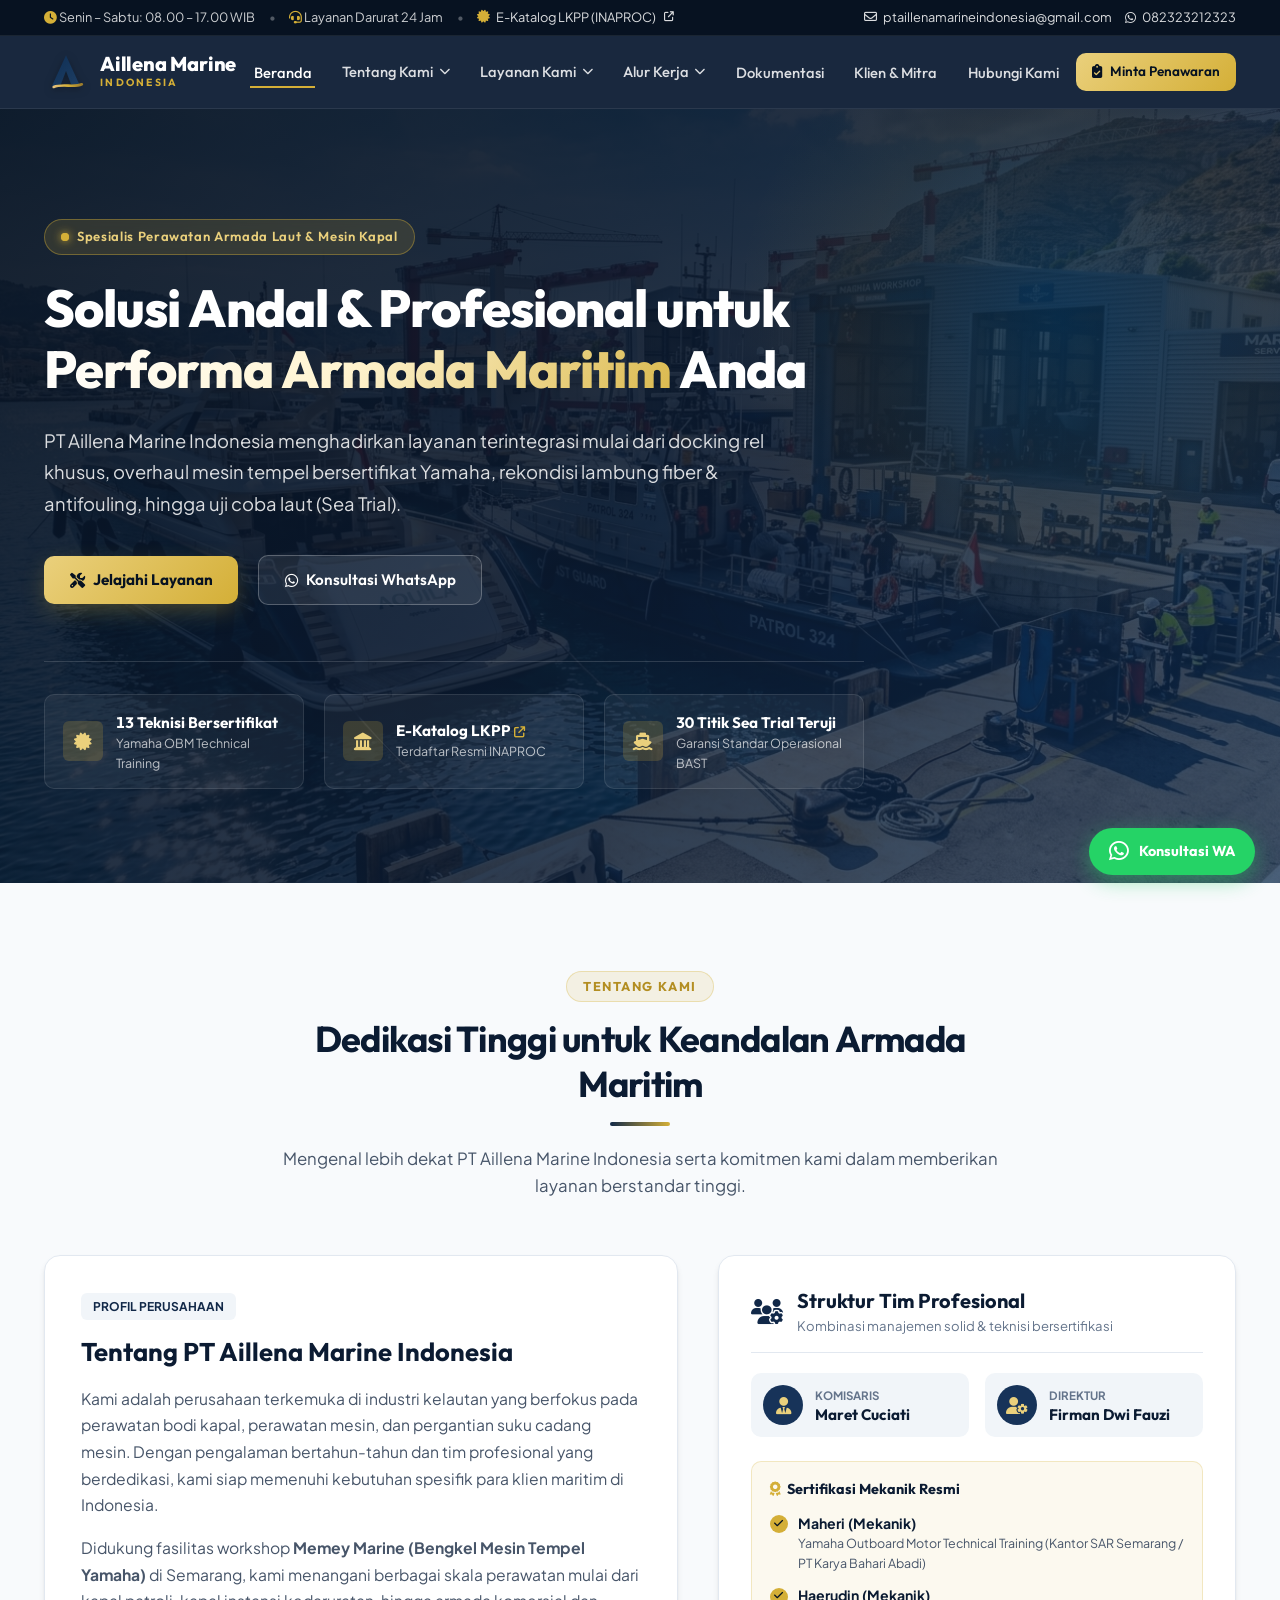
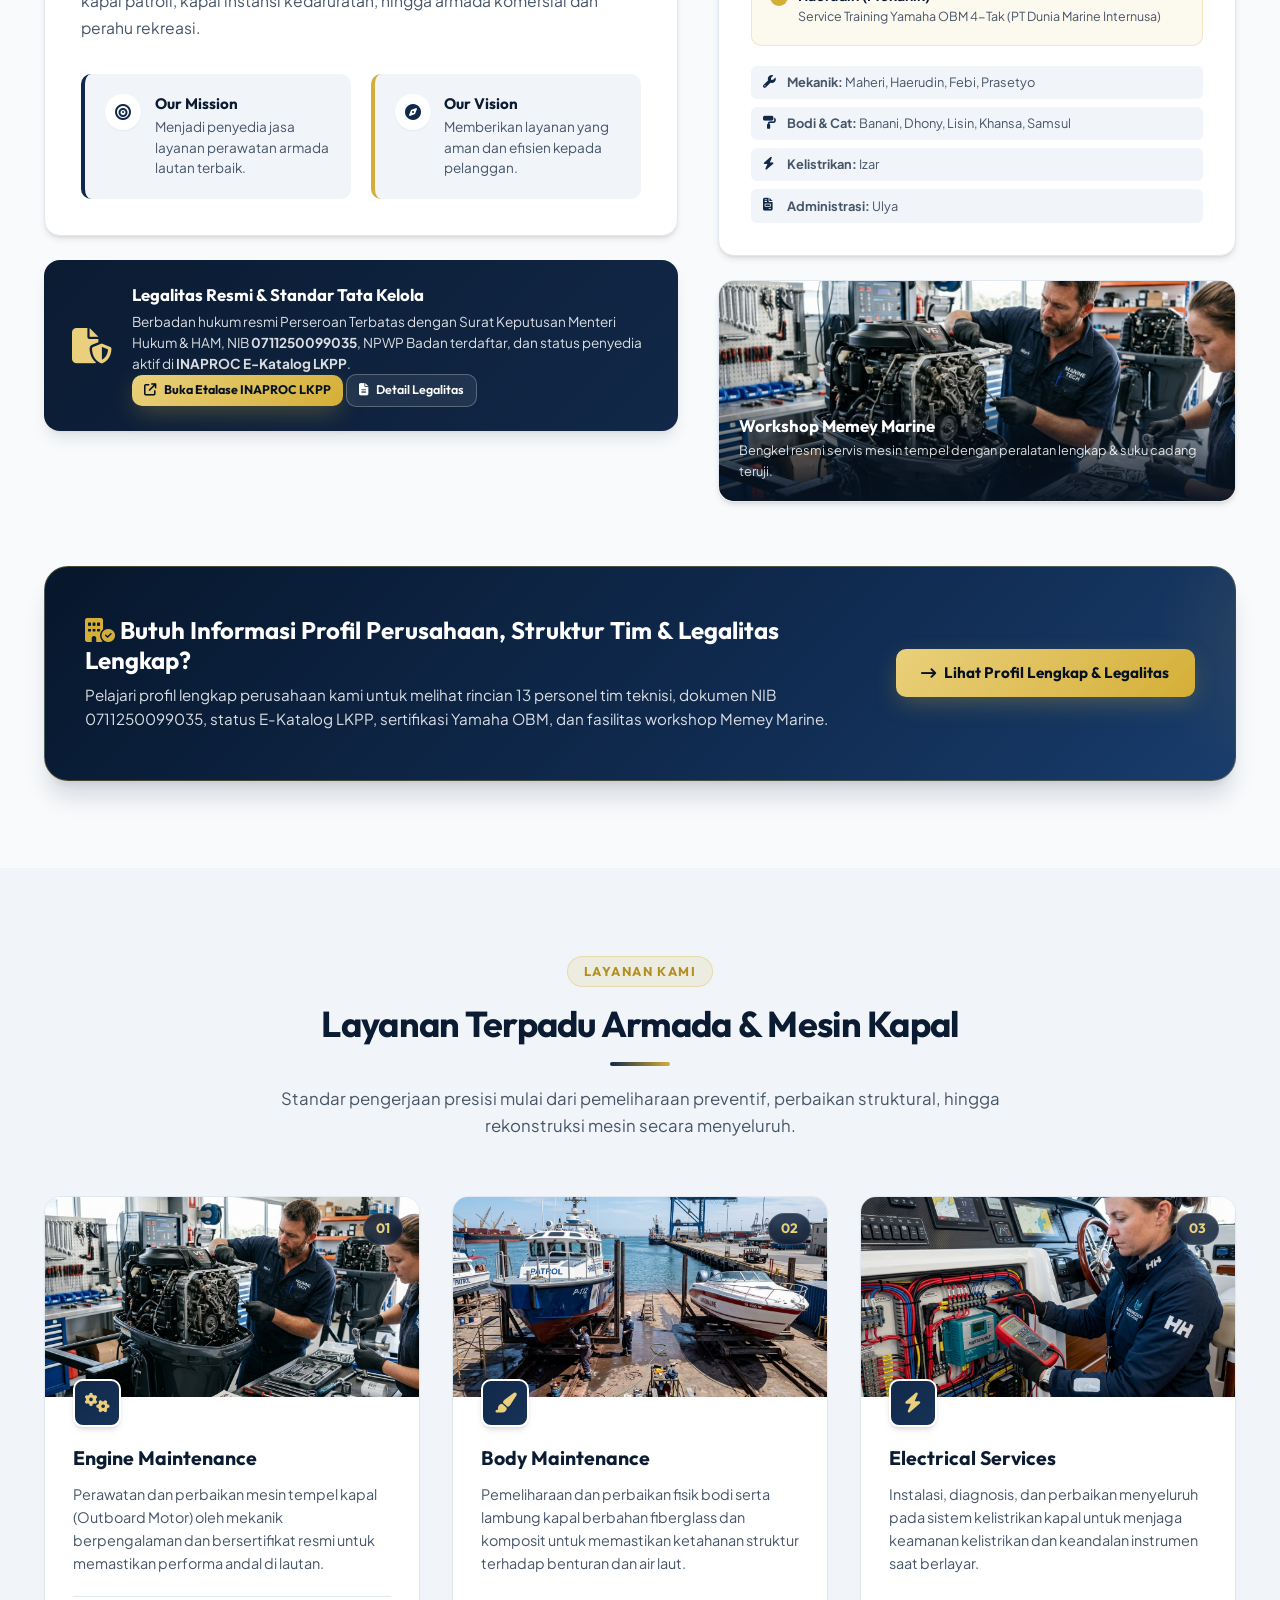
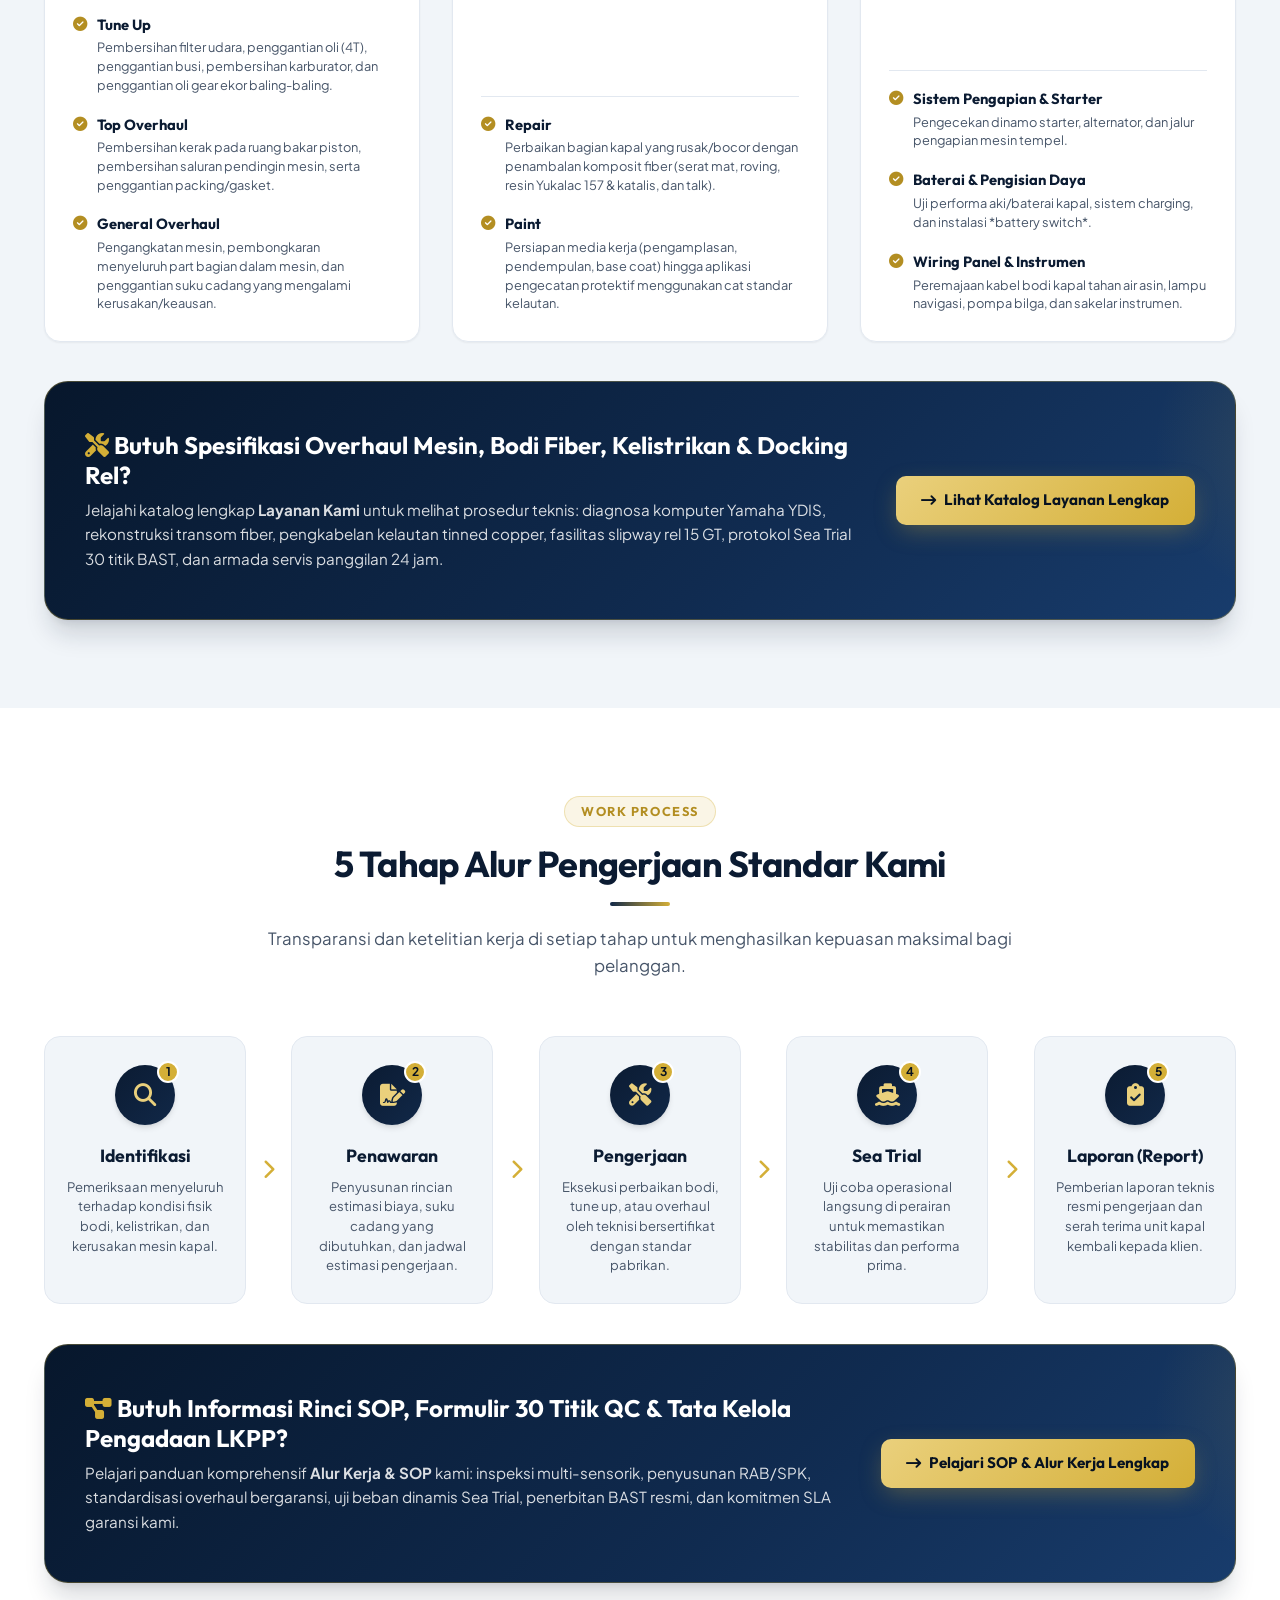
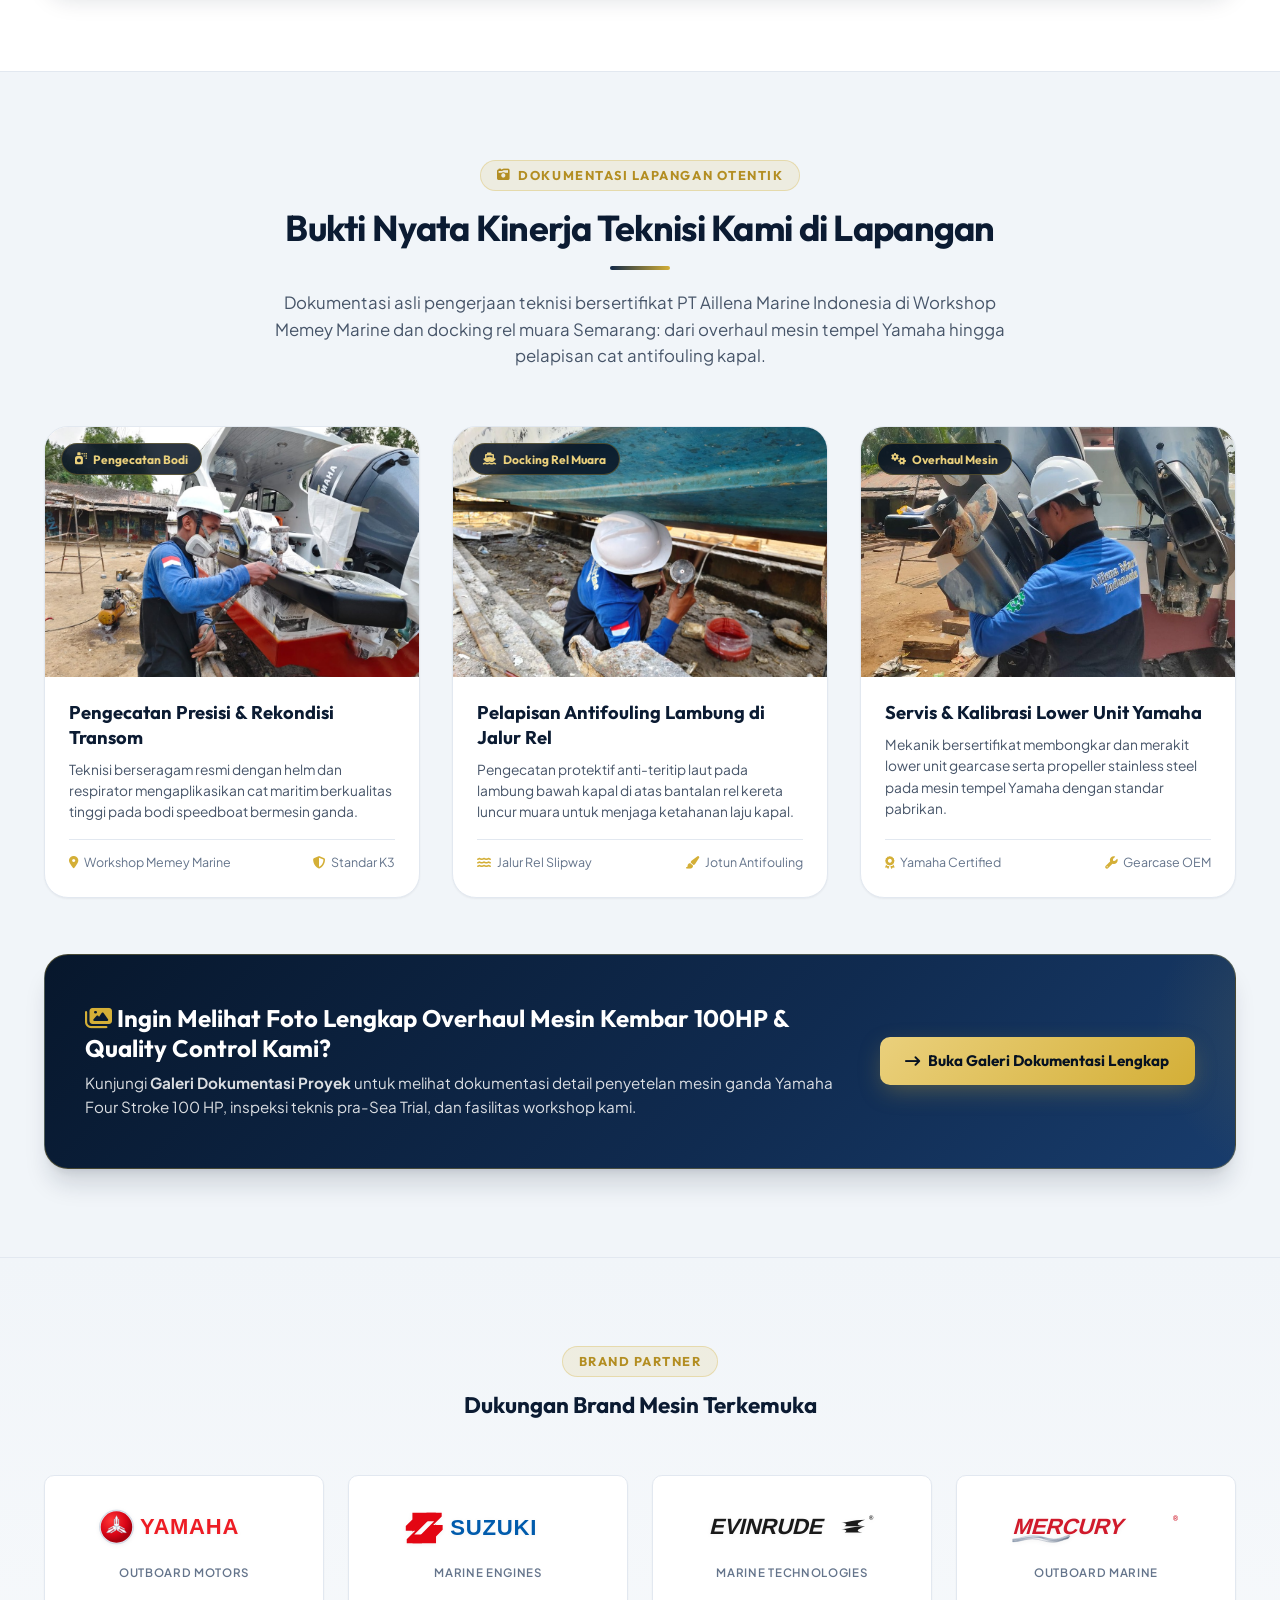
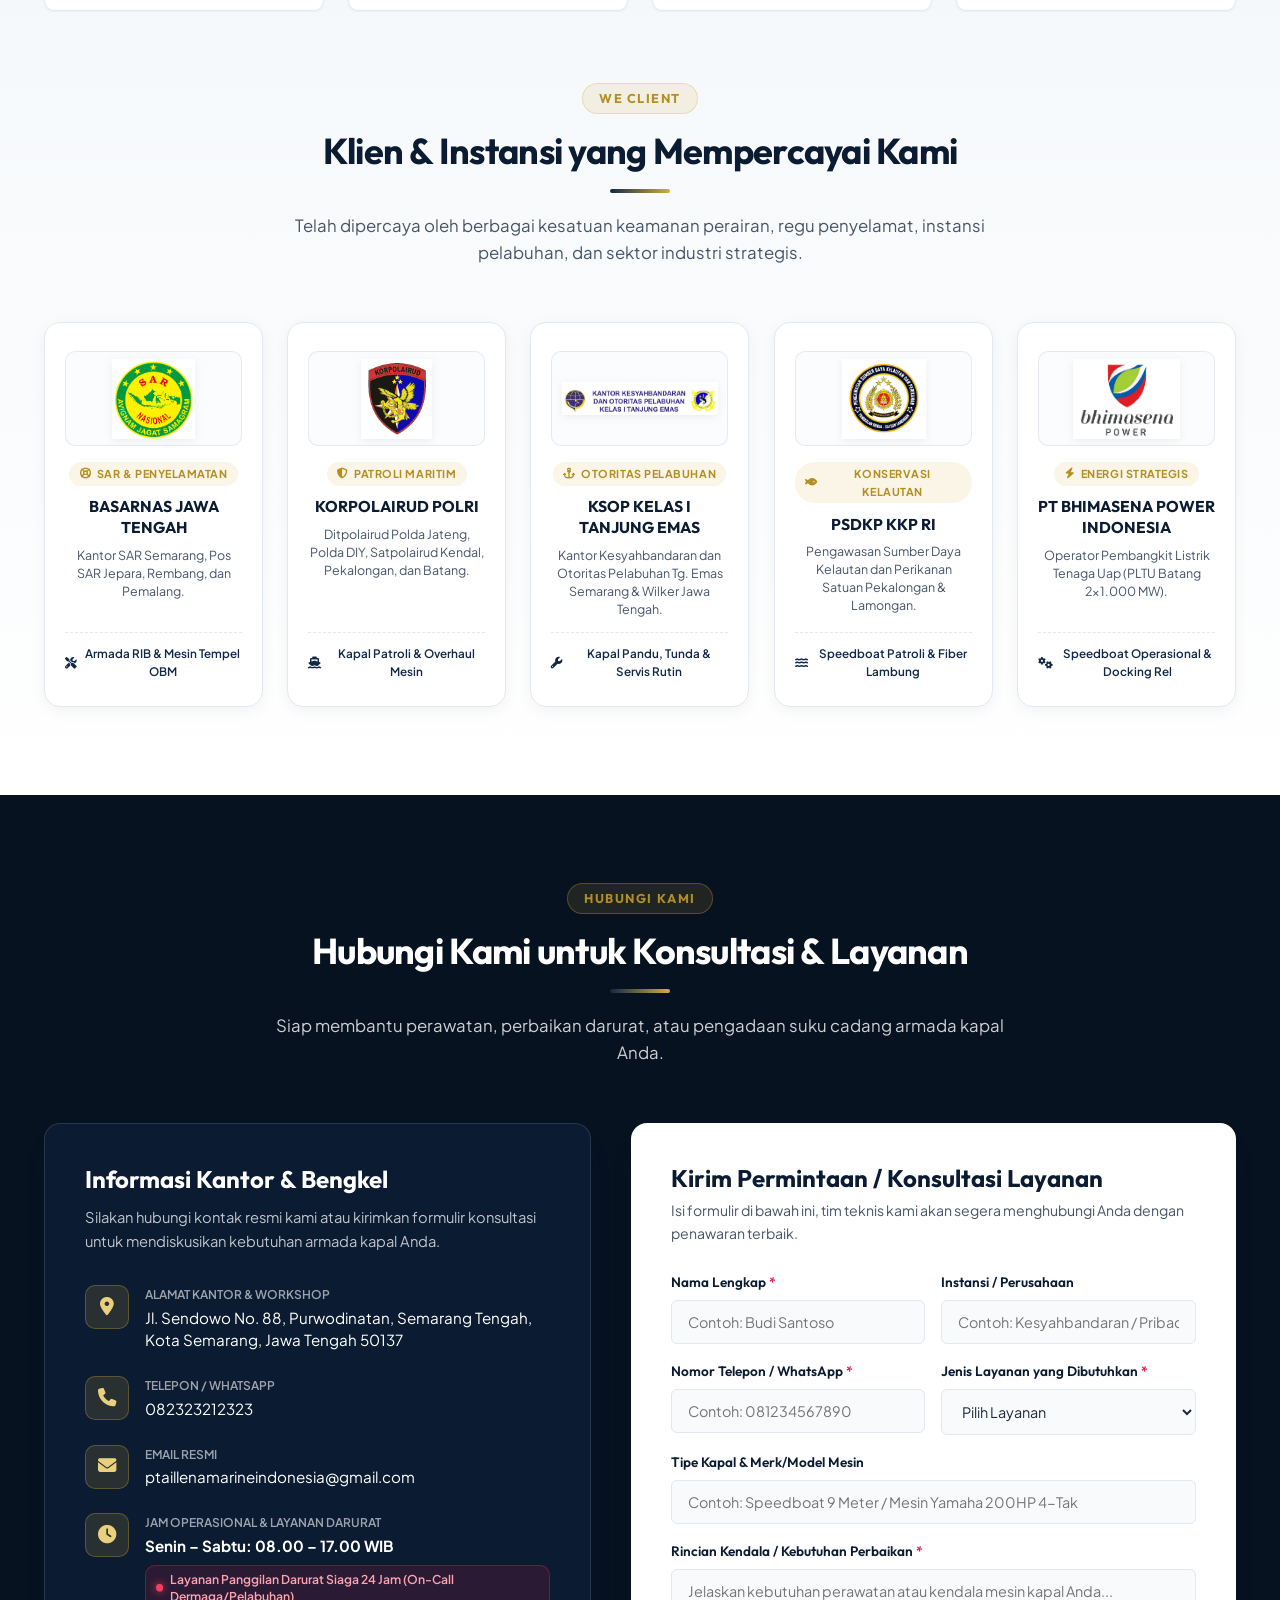
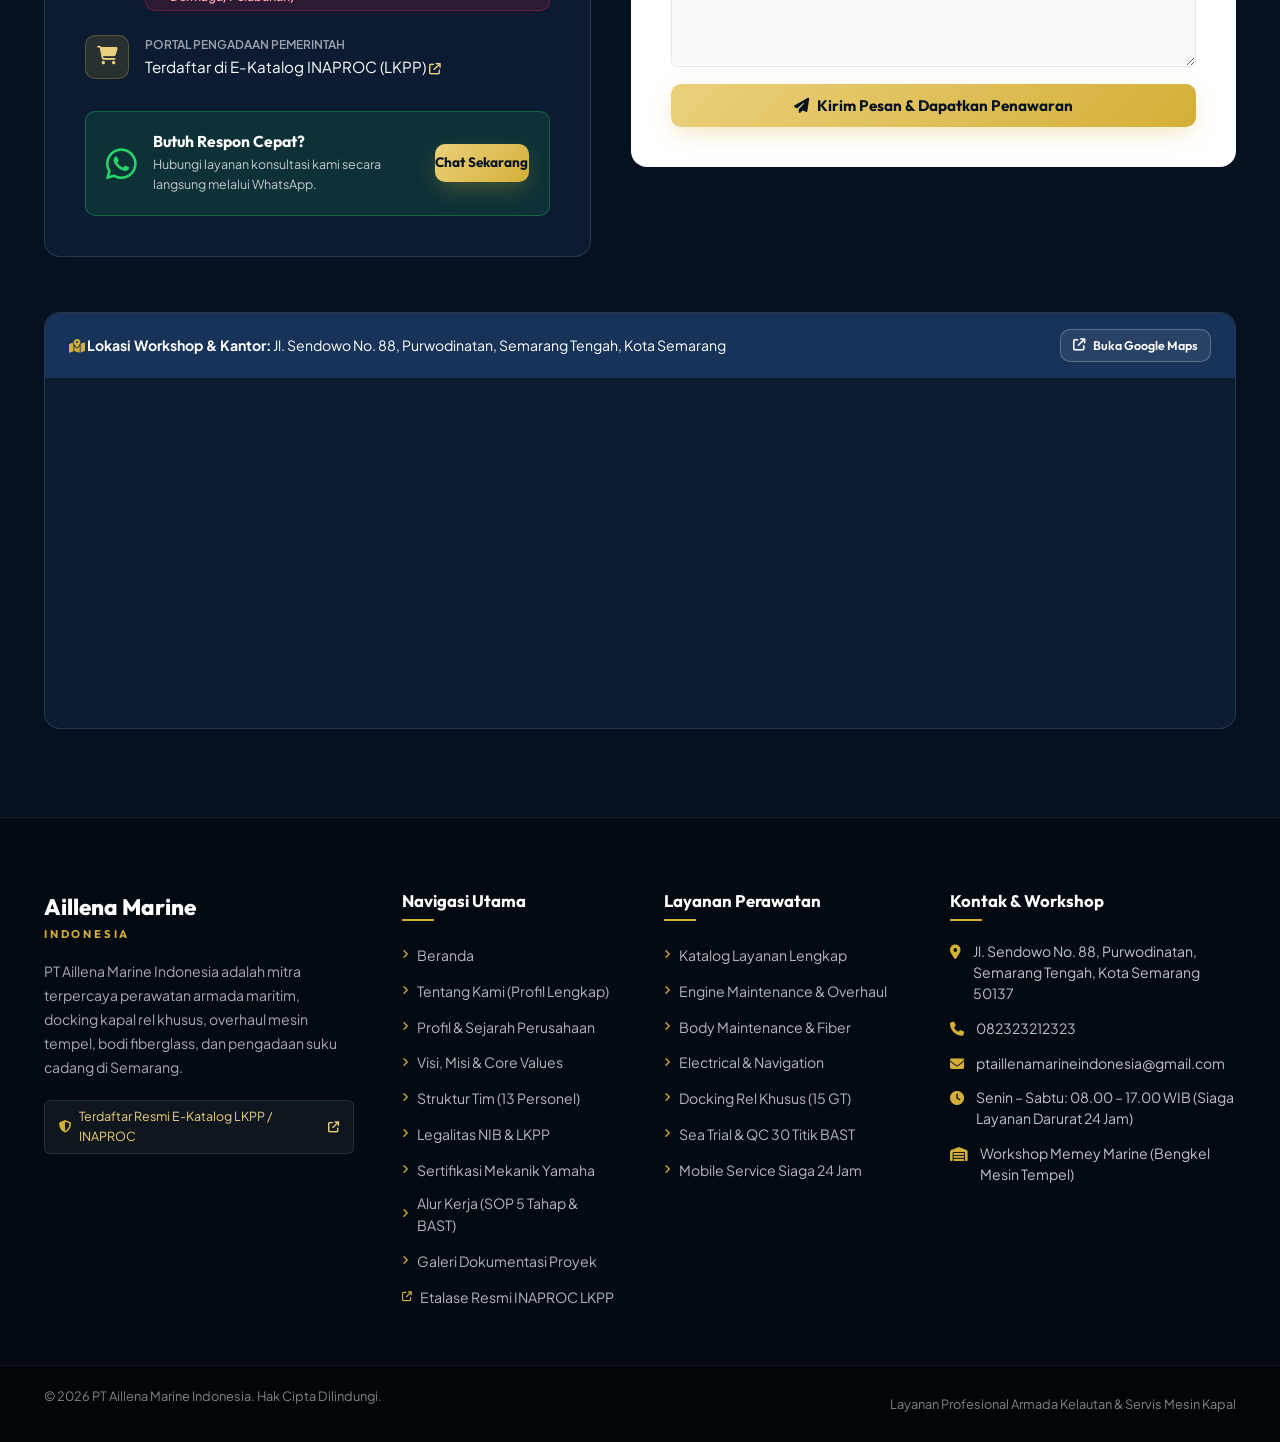
==== commit d1fbb315: "refactor(copy): replace 'sub halaman' with professional corporate phrasing across all pages" ====
--- a/index.html
+++ b/index.html
@@ -339,7 +339,7 @@
         <li><a href="#home" class="mobile-nav-link">Beranda</a></li>
         <li>
           <a href="about.html" class="mobile-nav-link" style="color: var(--gold-light); font-weight:700;">
-            Tentang Kami (Sub Halaman)
+            Tentang Kami (Profil Lengkap)
           </a>
           <div class="mobile-nav-sublist">
             <a href="about.html" class="mobile-sub-link"><i class="fa-solid fa-angle-right"></i> Selayang Pandang</a>
@@ -354,7 +354,7 @@
         </li>
         <li>
           <a href="services.html" class="mobile-nav-link" style="color: var(--gold-light); font-weight:700;">
-            Layanan Kami (Sub Halaman)
+            Layanan Kami (Katalog Lengkap)
           </a>
           <div class="mobile-nav-sublist">
             <a href="services.html" class="mobile-sub-link"><i class="fa-solid fa-angle-right"></i> Seluruh Layanan</a>
@@ -369,7 +369,7 @@
         </li>
         <li>
           <a href="workflow.html" class="mobile-nav-link" style="color: var(--gold-light); font-weight:700;">
-            Alur Kerja (Sub Halaman)
+            Alur Kerja & SOP Standar
           </a>
           <div class="mobile-nav-sublist">
             <a href="workflow.html#overview" class="mobile-sub-link"><i class="fa-solid fa-angle-right"></i> Ikhtisar 5 Tahap Baku</a>
@@ -585,15 +585,15 @@
           </div>
         </div>
 
-        <!-- Banner Akses Sub Halaman Lengkap Profil & Legalitas -->
+        <!-- Banner Akses Profil Lengkap & Legalitas -->
         <div class="about-subpage-cta-banner">
           <div class="cta-banner-content">
             <h4><i class="fa-solid fa-building-circle-check gold-text"></i> Butuh Informasi Profil Perusahaan, Struktur Tim & Legalitas Lengkap?</h4>
-            <p>Jelajahi sub-halaman resmi kami untuk melihat rincian 13 personel tim teknisi, dokumen NIB 0711250099035, status E-Katalog LKPP, sertifikasi Yamaha OBM, dan fasilitas workshop Memey Marine.</p>
+            <p>Pelajari profil lengkap perusahaan kami untuk melihat rincian 13 personel tim teknisi, dokumen NIB 0711250099035, status E-Katalog LKPP, sertifikasi Yamaha OBM, dan fasilitas workshop Memey Marine.</p>
           </div>
           <div class="cta-banner-action">
             <a href="about.html" class="btn btn-gold">
-              <i class="fa-solid fa-arrow-right-long"></i> Buka Sub Halaman Lengkap
+              <i class="fa-solid fa-arrow-right-long"></i> Lihat Profil Lengkap & Legalitas
             </a>
           </div>
         </div>
@@ -723,15 +723,15 @@
           </div>
         </div>
 
-        <!-- Banner Akses Sub Halaman Lengkap Layanan Kami -->
+        <!-- Banner Akses Katalog Lengkap Layanan Kami -->
         <div class="about-subpage-cta-banner" style="margin-top: 40px;">
           <div class="cta-banner-content">
             <h4><i class="fa-solid fa-screwdriver-wrench gold-text"></i> Butuh Spesifikasi Overhaul Mesin, Bodi Fiber, Kelistrikan & Docking Rel?</h4>
-            <p>Jelajahi sub-halaman resmi <strong>Layanan Kami</strong> untuk melihat prosedur teknis lengkap: diagnosa komputer Yamaha YDIS, rekonstruksi transom fiber, pengkabelan kelautan tinned copper, fasilitas slipway rel 15 GT, protokol Sea Trial 30 titik BAST, dan armada servis panggilan 24 jam.</p>
+            <p>Jelajahi katalog lengkap <strong>Layanan Kami</strong> untuk melihat prosedur teknis: diagnosa komputer Yamaha YDIS, rekonstruksi transom fiber, pengkabelan kelautan tinned copper, fasilitas slipway rel 15 GT, protokol Sea Trial 30 titik BAST, dan armada servis panggilan 24 jam.</p>
           </div>
           <div>
             <a href="services.html" class="btn btn-gold">
-              <i class="fa-solid fa-arrow-right-long"></i> Buka Sub Halaman Layanan
+              <i class="fa-solid fa-arrow-right-long"></i> Lihat Katalog Layanan Lengkap
             </a>
           </div>
         </div>
@@ -805,15 +805,15 @@
           </div>
         </div>
 
-        <!-- Banner Akses Sub Halaman Lengkap Alur Kerja -->
+        <!-- Banner Akses Panduan Lengkap Alur Kerja & SOP -->
         <div class="about-subpage-cta-banner" style="margin-top: 40px;">
           <div class="cta-banner-content">
             <h4><i class="fa-solid fa-diagram-project gold-text"></i> Butuh Informasi Rinci SOP, Formulir 30 Titik QC & Tata Kelola Pengadaan LKPP?</h4>
-            <p>Jelajahi sub-halaman resmi <strong>Alur Kerja</strong> untuk melihat prosedur operasional komprehensif: inspeksi multi-sensorik, penyusunan RAB/SPK, standardisasi overhaul bergaransi, uji beban dinamis Sea Trial, penerbitan BAST resmi, dan komitmen SLA garansi kami.</p>
+            <p>Pelajari panduan komprehensif <strong>Alur Kerja & SOP</strong> kami: inspeksi multi-sensorik, penyusunan RAB/SPK, standardisasi overhaul bergaransi, uji beban dinamis Sea Trial, penerbitan BAST resmi, dan komitmen SLA garansi kami.</p>
           </div>
           <div>
             <a href="workflow.html" class="btn btn-gold">
-              <i class="fa-solid fa-arrow-right-long"></i> Buka Sub Halaman Alur Kerja
+              <i class="fa-solid fa-arrow-right-long"></i> Pelajari SOP & Alur Kerja Lengkap
             </a>
           </div>
         </div>
@@ -883,11 +883,11 @@
           </div>
         </div>
 
-        <!-- Banner ke Sub Halaman Galeri Lengkap -->
+        <!-- Banner ke Galeri Dokumentasi Lengkap -->
         <div class="about-subpage-cta-banner" style="margin-top: 10px;">
           <div class="cta-banner-content">
             <h4><i class="fa-solid fa-images gold-text"></i> Ingin Melihat Foto Lengkap Overhaul Mesin Kembar 100HP & Quality Control Kami?</h4>
-            <p>Jelajahi sub-halaman <strong>Galeri Dokumentasi Proyek</strong> untuk melihat dokumentasi detail penyetelan mesin ganda Yamaha Four Stroke 100 HP, inspeksi teknis pra-Sea Trial, dan fasilitas workshop kami.</p>
+            <p>Kunjungi <strong>Galeri Dokumentasi Proyek</strong> untuk melihat dokumentasi detail penyetelan mesin ganda Yamaha Four Stroke 100 HP, inspeksi teknis pra-Sea Trial, dan fasilitas workshop kami.</p>
           </div>
           <div>
             <a href="gallery.html" class="btn btn-gold">
@@ -1212,7 +1212,7 @@
         <h4 class="footer-title">Navigasi Utama</h4>
         <ul class="footer-links">
           <li><a href="#home"><i class="fa-solid fa-angle-right"></i> Beranda</a></li>
-          <li><a href="about.html"><i class="fa-solid fa-angle-right"></i> Tentang Kami (Sub Halaman Lengkap)</a></li>
+          <li><a href="about.html"><i class="fa-solid fa-angle-right"></i> Tentang Kami (Profil Lengkap)</a></li>
           <li><a href="about.html#profil"><i class="fa-solid fa-angle-right"></i> Profil & Sejarah Perusahaan</a></li>
           <li><a href="about.html#visi-misi"><i class="fa-solid fa-angle-right"></i> Visi, Misi & Core Values</a></li>
           <li><a href="about.html#tim"><i class="fa-solid fa-angle-right"></i> Struktur Tim (13 Personel)</a></li>
@@ -1227,7 +1227,7 @@
       <div class="footer-col services-col">
         <h4 class="footer-title">Layanan Perawatan</h4>
         <ul class="footer-links">
-          <li><a href="services.html"><i class="fa-solid fa-angle-right"></i> Katalog Layanan (Sub Halaman)</a></li>
+          <li><a href="services.html"><i class="fa-solid fa-angle-right"></i> Katalog Layanan Lengkap</a></li>
           <li><a href="services.html#engine"><i class="fa-solid fa-angle-right"></i> Engine Maintenance & Overhaul</a></li>
           <li><a href="services.html#body"><i class="fa-solid fa-angle-right"></i> Body Maintenance & Fiber</a></li>
           <li><a href="services.html#electrical"><i class="fa-solid fa-angle-right"></i> Electrical & Navigation</a></li>
--- a/styles.css
+++ b/styles.css
@@ -3693,18 +3693,78 @@
 
 /* Service Specs Comparison Table */
 .service-table-container {
+  width: 100%;
   overflow-x: auto;
+  -webkit-overflow-scrolling: touch;
   margin-top: 2rem;
   border-radius: var(--radius-lg);
   border: 1px solid var(--border-light);
   background: #FFFFFF;
+  box-shadow: var(--shadow-sm);
 }
 
 .service-specs-table {
   width: 100%;
+  min-width: 620px;
   border-collapse: collapse;
   font-size: 0.88rem;
   text-align: left;
+}
+
+/* ==========================================================================
+   Subpage Closing CTA Banner
+   ========================================================================== */
+.about-subpage-cta-banner {
+  background: linear-gradient(135deg, #07172C 0%, #102B50 60%, #183C6C 100%);
+  border-radius: var(--radius-xl);
+  padding: 3rem 2.5rem;
+  border: 1px solid rgba(212, 175, 55, 0.3);
+  box-shadow: var(--shadow-xl);
+  display: flex;
+  justify-content: space-between;
+  align-items: center;
+  gap: 2rem;
+  margin-top: 4rem;
+  position: relative;
+  overflow: hidden;
+}
+
+.about-subpage-cta-banner::before {
+  content: '';
+  position: absolute;
+  top: -40%;
+  right: -20%;
+  width: 320px;
+  height: 320px;
+  border-radius: 50%;
+  background: radial-gradient(circle, rgba(212, 175, 55, 0.15) 0%, transparent 70%);
+  pointer-events: none;
+}
+
+.about-subpage-cta-banner .cta-banner-content {
+  flex: 1;
+}
+
+.about-subpage-cta-banner .cta-banner-content h4 {
+  color: #FFFFFF;
+  font-size: 1.5rem;
+  margin-bottom: 0.5rem;
+  font-family: var(--font-heading);
+}
+
+.about-subpage-cta-banner .cta-banner-content p {
+  color: rgba(255, 255, 255, 0.85);
+  font-size: 0.95rem;
+  line-height: 1.6;
+  margin: 0;
+}
+
+.cta-banner-actions {
+  display: flex;
+  gap: 0.75rem;
+  flex-wrap: wrap;
+  align-items: center;
+  flex-shrink: 0;
 }
 
 .service-specs-table th {
@@ -5670,32 +5730,193 @@
     scroll-margin-top: 120px;
   }
 
+  /* Global Button Mobile Text Wrapping */
+  .btn {
+    white-space: normal !important;
+    word-break: break-word !important;
+    text-align: center !important;
+  }
+
   .vision-banner-card { padding: 2rem 1.5rem; }
   .vision-statement { font-size: 1.35rem; }
   .mission-pillars-grid { grid-template-columns: 1fr; }
-  .core-values-wrapper { padding: 2rem 1.5rem; }
-  .core-values-grid { grid-template-columns: 1fr 1fr; }
+  .core-values-wrapper { padding: 2rem 1.25rem; }
+  .core-values-grid { grid-template-columns: 1fr !important; gap: 1rem !important; }
   .excellence-grid { grid-template-columns: 1fr; }
 
-  .org-chart-wrapper { padding: 2rem 1.25rem; overflow-x: auto; }
-  .org-branches-row { grid-template-columns: 1fr; }
-  .team-personnel-grid { grid-template-columns: 1fr; }
-  .legal-showcase-grid { grid-template-columns: 1fr; }
-  .lkpp-compliance-banner { padding: 2rem 1.5rem; }
-  .lkpp-perks { grid-template-columns: 1fr; }
-  .protocol-steps-grid { grid-template-columns: 1fr; }
-  .facilities-spotlight-grid { grid-template-columns: 1fr; }
+  /* Organization Hierarchy Mobile Fit */
+  .org-chart-wrapper {
+    padding: 1.75rem 0.85rem !important;
+    overflow-x: hidden !important;
+    width: 100% !important;
+    box-sizing: border-box !important;
+  }
+  .org-chart-title {
+    font-size: 1.25rem !important;
+    line-height: 1.35 !important;
+    word-break: break-word !important;
+  }
+  .org-chart-subtitle {
+    font-size: 0.8rem !important;
+    margin-bottom: 1.5rem !important;
+  }
+  .org-tree {
+    width: 100% !important;
+    align-items: center !important;
+  }
+  .org-row {
+    flex-direction: column !important;
+    align-items: center !important;
+    gap: 0.85rem !important;
+    width: 100% !important;
+  }
+  .org-node, .org-node.director {
+    min-width: 0 !important;
+    width: 100% !important;
+    max-width: 290px !important;
+    box-sizing: border-box !important;
+    padding: 0.85rem 1rem !important;
+    text-align: center !important;
+  }
+  .org-node-name {
+    font-size: 0.95rem !important;
+    word-break: break-word !important;
+  }
+  .org-node-role {
+    font-size: 0.7rem !important;
+    letter-spacing: 0.05em !important;
+  }
+  .org-node-meta {
+    font-size: 0.7rem !important;
+    word-break: break-word !important;
+  }
+  .org-connector {
+    height: 16px !important;
+  }
+  .org-branches-row {
+    grid-template-columns: 1fr !important;
+    gap: 0.85rem !important;
+    width: 100% !important;
+  }
+  .org-branch-card {
+    width: 100% !important;
+    box-sizing: border-box !important;
+  }
+
+  /* Team Filter & Personnel Mobile */
+  .team-filter-nav {
+    gap: 0.45rem !important;
+    justify-content: center !important;
+    margin-bottom: 2rem !important;
+    width: 100% !important;
+  }
+  .team-filter-btn {
+    font-size: 0.78rem !important;
+    padding: 0.45rem 0.85rem !important;
+    white-space: normal !important;
+  }
+  .team-personnel-grid { grid-template-columns: 1fr !important; gap: 1.25rem !important; }
+  .person-card {
+    width: 100% !important;
+    box-sizing: border-box !important;
+  }
+  .person-card-header {
+    padding: 1.25rem 1rem 0.85rem 1rem !important;
+  }
+  .person-card-body {
+    padding: 1rem !important;
+  }
+
+  /* Timeline Mobile Adjustments */
+  .timeline-block {
+    padding-left: 1.5rem !important;
+  }
+  .timeline-dot {
+    left: -1.5rem !important;
+    width: 12px !important;
+    height: 12px !important;
+  }
+  .timeline-year {
+    font-size: 0.74rem !important;
+  }
+  .timeline-title {
+    font-size: 1rem !important;
+    line-height: 1.35 !important;
+  }
+  .timeline-desc {
+    font-size: 0.84rem !important;
+    line-height: 1.55 !important;
+  }
+
+  /* Legal & LKPP Mobile Adjustments */
+  .legal-showcase-grid { grid-template-columns: 1fr !important; }
+  .lkpp-compliance-banner {
+    padding: 2rem 1.25rem !important;
+    grid-template-columns: 1fr !important;
+    gap: 1.75rem !important;
+    width: 100% !important;
+    box-sizing: border-box !important;
+  }
+  .lkpp-compliance-banner h3 {
+    font-size: 1.35rem !important;
+    line-height: 1.35 !important;
+  }
+  .lkpp-compliance-banner p {
+    font-size: 0.88rem !important;
+  }
+  .lkpp-perks {
+    grid-template-columns: 1fr !important;
+    gap: 0.65rem !important;
+  }
+  .lkpp-perk-item {
+    font-size: 0.84rem !important;
+  }
+  .lkpp-card-right {
+    width: 100% !important;
+    box-sizing: border-box !important;
+  }
+  .lkpp-card-right .btn {
+    width: 100% !important;
+    justify-content: center !important;
+    white-space: normal !important;
+  }
+
+  /* Protocols & Facilities Mobile */
+  .protocol-steps-grid { grid-template-columns: 1fr !important; }
+  .facilities-spotlight-grid { grid-template-columns: 1fr !important; }
+  .facility-feature-card {
+    width: 100% !important;
+    box-sizing: border-box !important;
+  }
 
   /* Services Detail Mobile Adjustments */
   .service-detail-block { padding: 2rem 1.25rem; }
   .service-detail-header { flex-direction: column; gap: 1rem; }
   .service-level-grid { grid-template-columns: 1fr; }
   .tech-callout-box { padding: 1.5rem; }
-  .service-specs-table-wrapper, .table-responsive { width: 100%; overflow-x: auto; -webkit-overflow-scrolling: touch; }
-  .service-specs-table th, .service-specs-table td { padding: 0.75rem 0.75rem; font-size: 0.8rem; }
+  .service-table-container {
+    width: 100% !important;
+    overflow-x: auto !important;
+    -webkit-overflow-scrolling: touch !important;
+    display: block !important;
+    margin-top: 1.5rem !important;
+    box-sizing: border-box !important;
+  }
+  .service-specs-table-wrapper, .table-responsive {
+    width: 100% !important;
+    overflow-x: auto !important;
+    -webkit-overflow-scrolling: touch !important;
+  }
+  .service-specs-table {
+    min-width: 580px !important;
+  }
+  .service-specs-table th, .service-specs-table td {
+    padding: 0.75rem 0.65rem !important;
+    font-size: 0.8rem !important;
+  }
 
   /* Workflow Detail Mobile Adjustments */
-  .workflow-flow-horizontal { grid-template-columns: 1fr; }
+  .workflow-flow-horizontal { grid-template-columns: 1fr !important; }
   .workflow-stage-detail { padding: 2rem 1.25rem; }
   .workflow-stage-header { flex-direction: column; gap: 1rem; align-items: flex-start; }
   .stage-metric-badge { align-items: flex-start; text-align: left; }
@@ -5707,6 +5928,34 @@
   .gallery-modal { padding: 1rem; }
   .gallery-modal-info { padding: 1.25rem; }
 
+  /* Subpage Closing CTA Banner Mobile */
+  .about-subpage-cta-banner {
+    flex-direction: column !important;
+    text-align: center !important;
+    padding: 2.25rem 1.25rem !important;
+    gap: 1.35rem !important;
+    margin-top: 3rem !important;
+    width: 100% !important;
+    box-sizing: border-box !important;
+  }
+  .about-subpage-cta-banner .cta-banner-content h4 {
+    font-size: 1.25rem !important;
+    line-height: 1.35 !important;
+  }
+  .about-subpage-cta-banner .cta-banner-content p {
+    font-size: 0.86rem !important;
+    line-height: 1.55 !important;
+  }
+  .cta-banner-actions {
+    width: 100% !important;
+    flex-direction: column !important;
+    gap: 0.75rem !important;
+  }
+  .cta-banner-actions .btn {
+    width: 100% !important;
+    justify-content: center !important;
+  }
+
   /* Footer Mobile (<= 768px) */
   .footer-container {
     grid-template-columns: 1fr;
@@ -5923,23 +6172,33 @@
   }
 
   .quick-stat-box {
+    min-width: 0;
     padding: 0.75rem 0.6rem;
     gap: 0.35rem;
     align-items: flex-start;
+    overflow-wrap: break-word;
+    word-break: break-word;
+    box-sizing: border-box;
   }
 
   .quick-stat-icon {
     width: 32px;
     height: 32px;
     font-size: 0.9rem;
+    flex-shrink: 0;
   }
 
   .quick-stat-num {
-    font-size: 0.95rem;
+    font-size: 0.92rem;
+    white-space: normal;
+    word-break: break-word;
   }
 
   .quick-stat-label {
-    font-size: 0.66rem;
+    font-size: 0.65rem;
+    line-height: 1.3;
+    white-space: normal;
+    word-break: break-word;
   }
 
   .story-card, .vision-banner-card, .faq-card, .cert-showcase-card, .facility-feature-card, .sla-card {
@@ -5985,6 +6244,24 @@
     width: 38px;
     height: 38px;
     font-size: 0.8rem;
+  }
+}
+
+@media (max-width: 380px) {
+  .hero-quick-stats {
+    grid-template-columns: 1fr !important;
+  }
+  .quick-stat-box {
+    padding: 0.75rem 0.85rem !important;
+  }
+  .org-node, .org-node.director {
+    max-width: 100% !important;
+  }
+  .subpage-title {
+    font-size: 1.25rem !important;
+  }
+  .section-title {
+    font-size: 1.35rem !important;
   }
 }
 
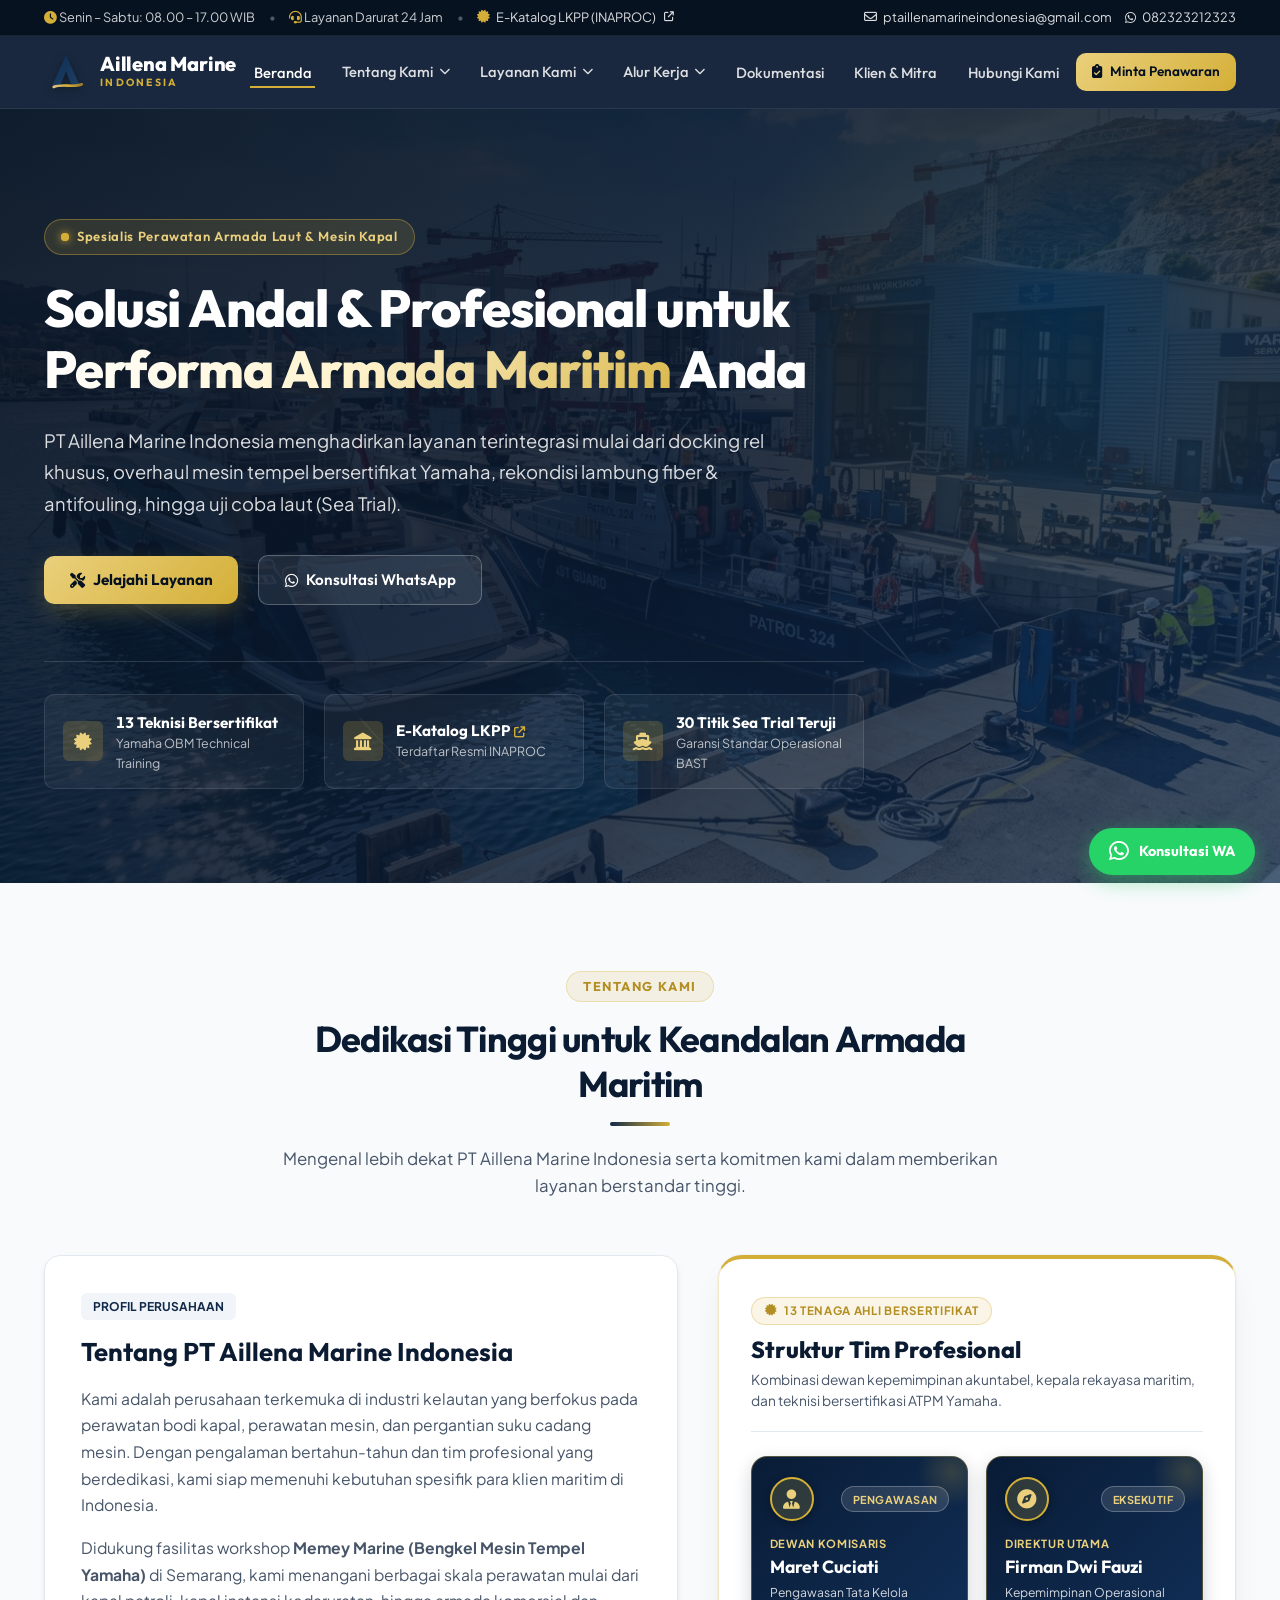
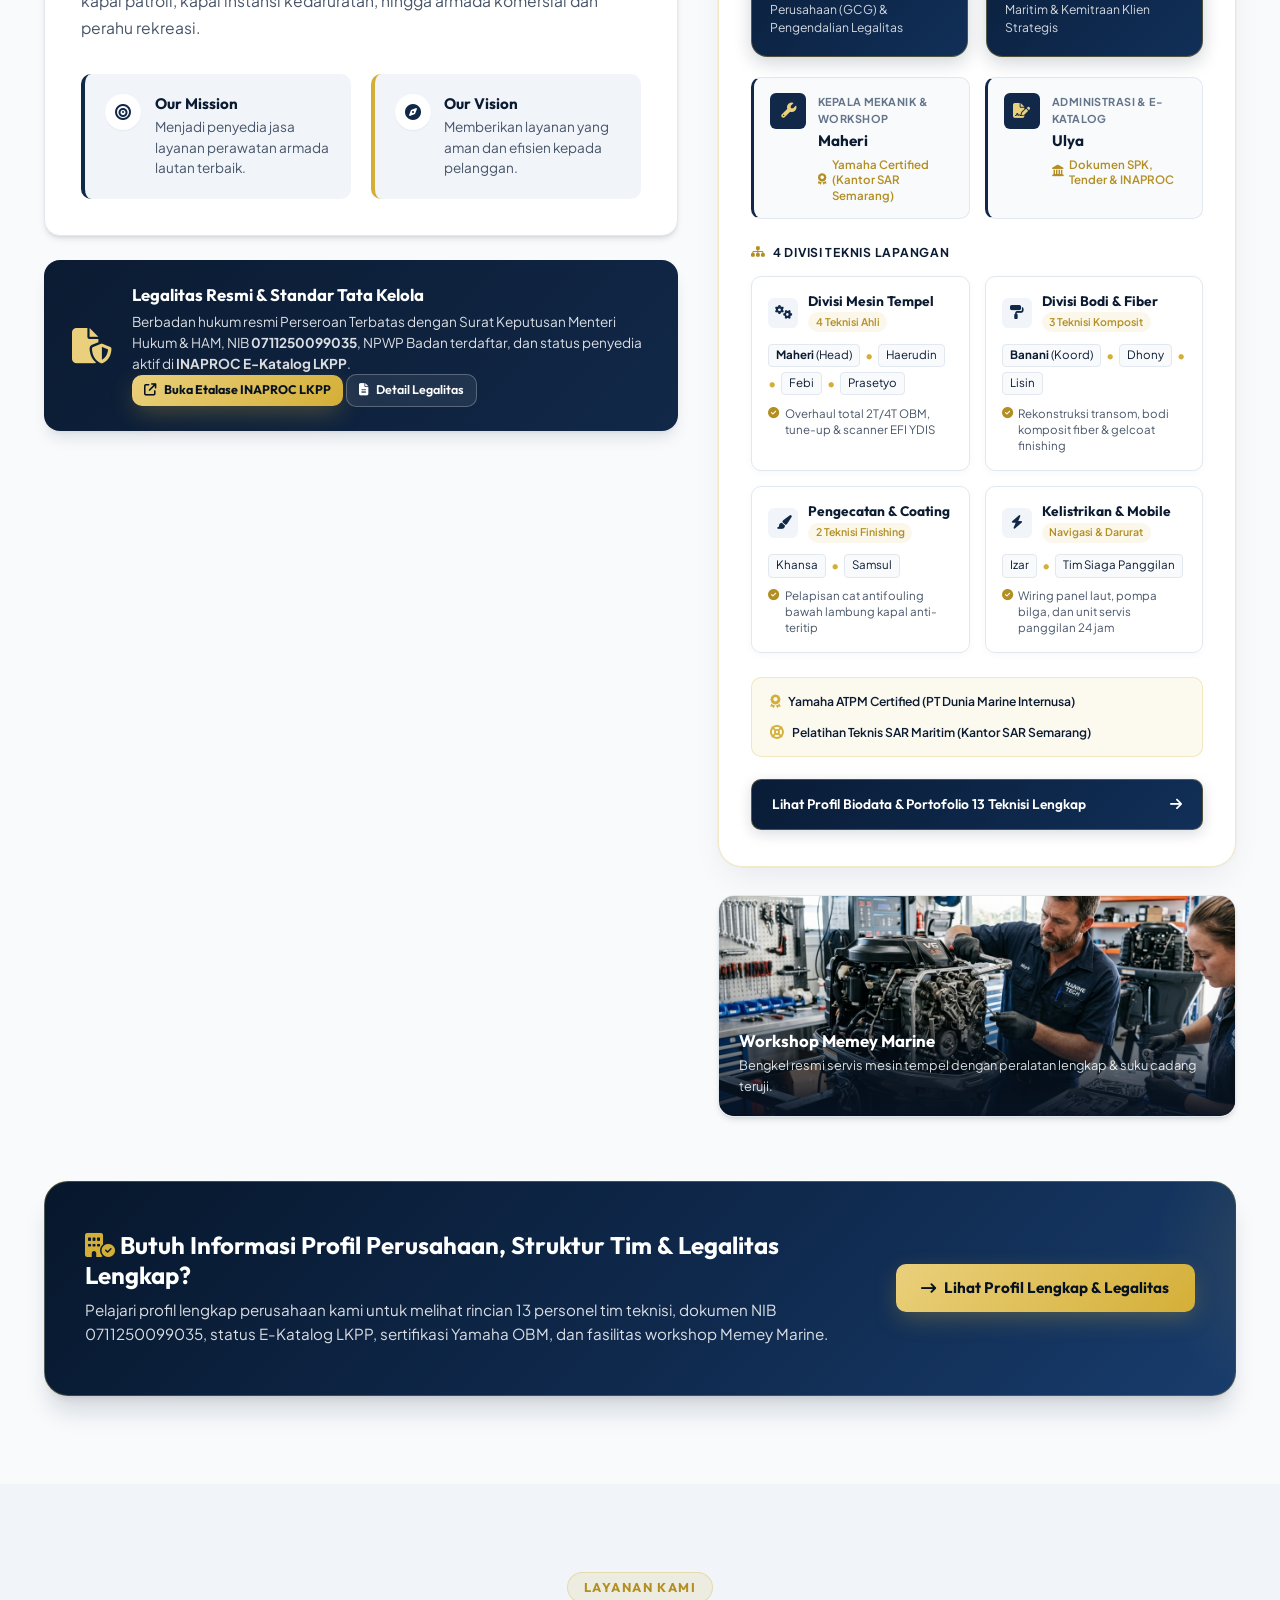
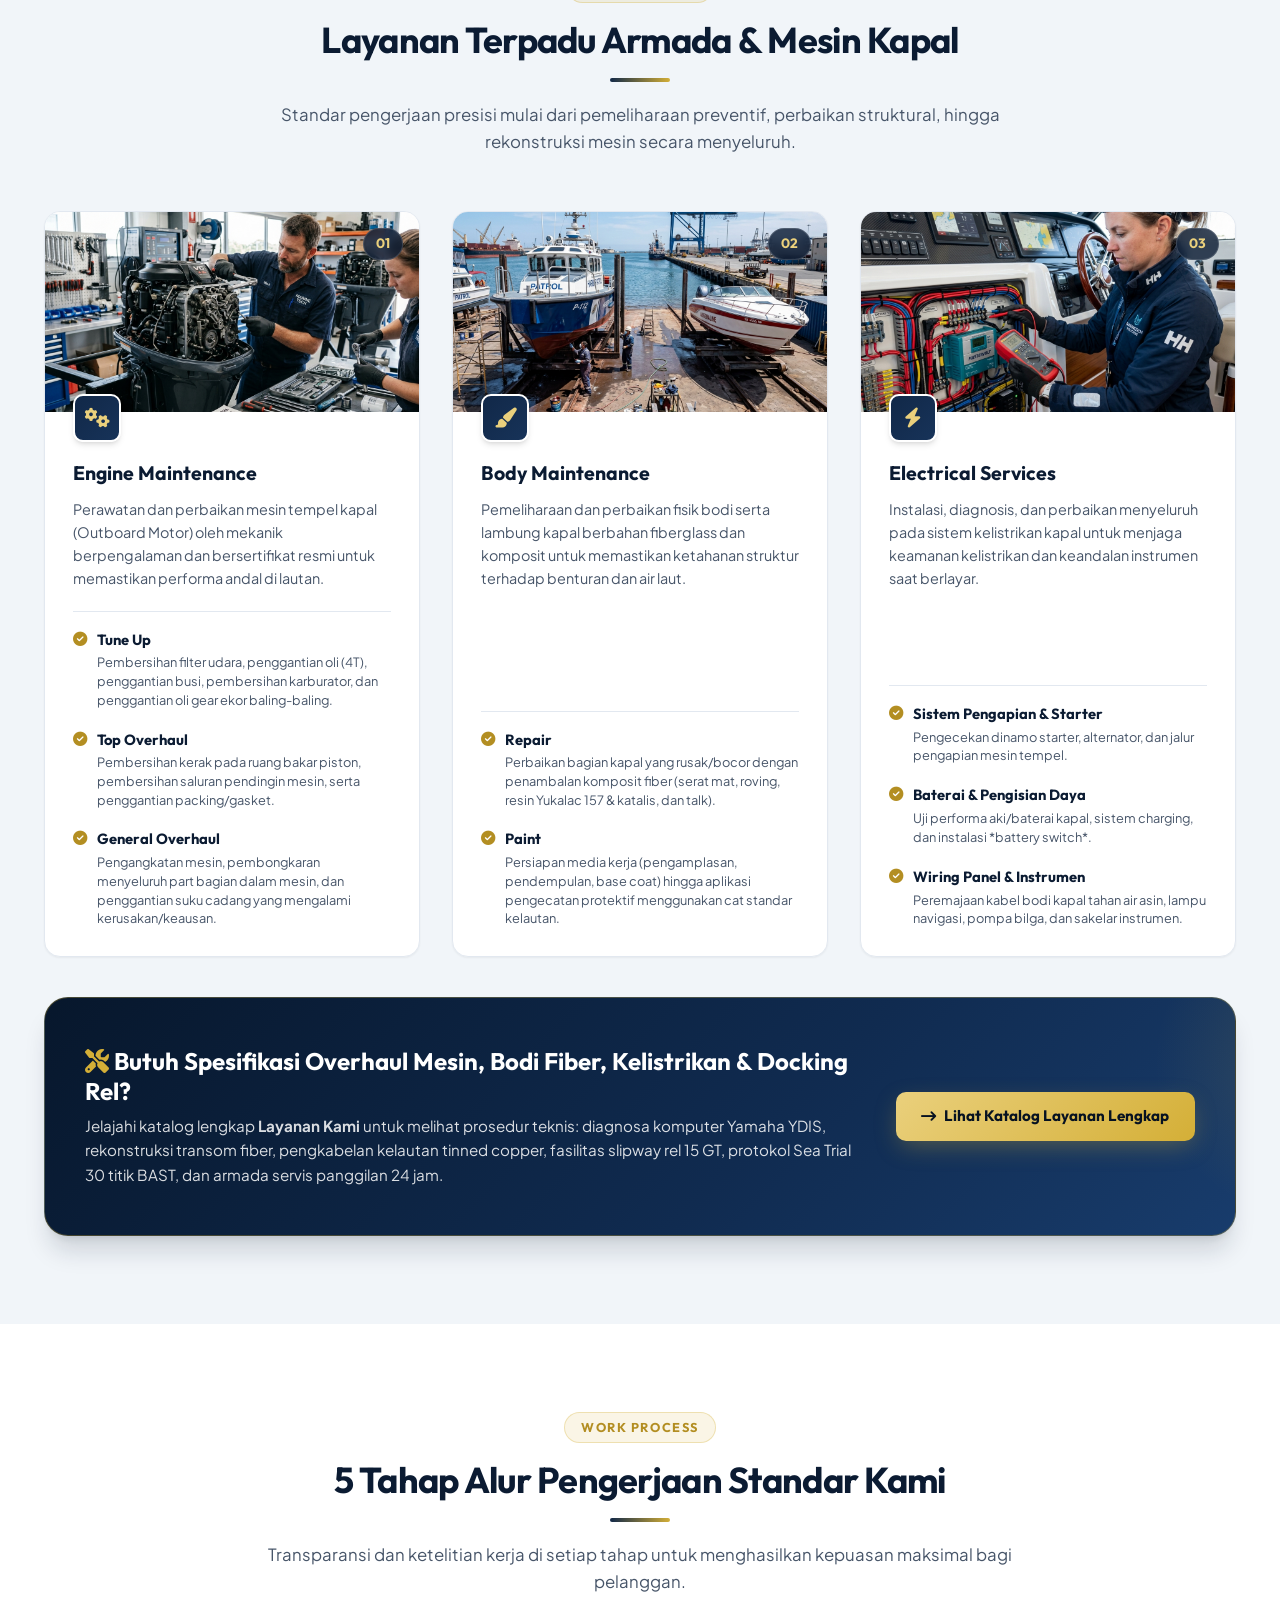
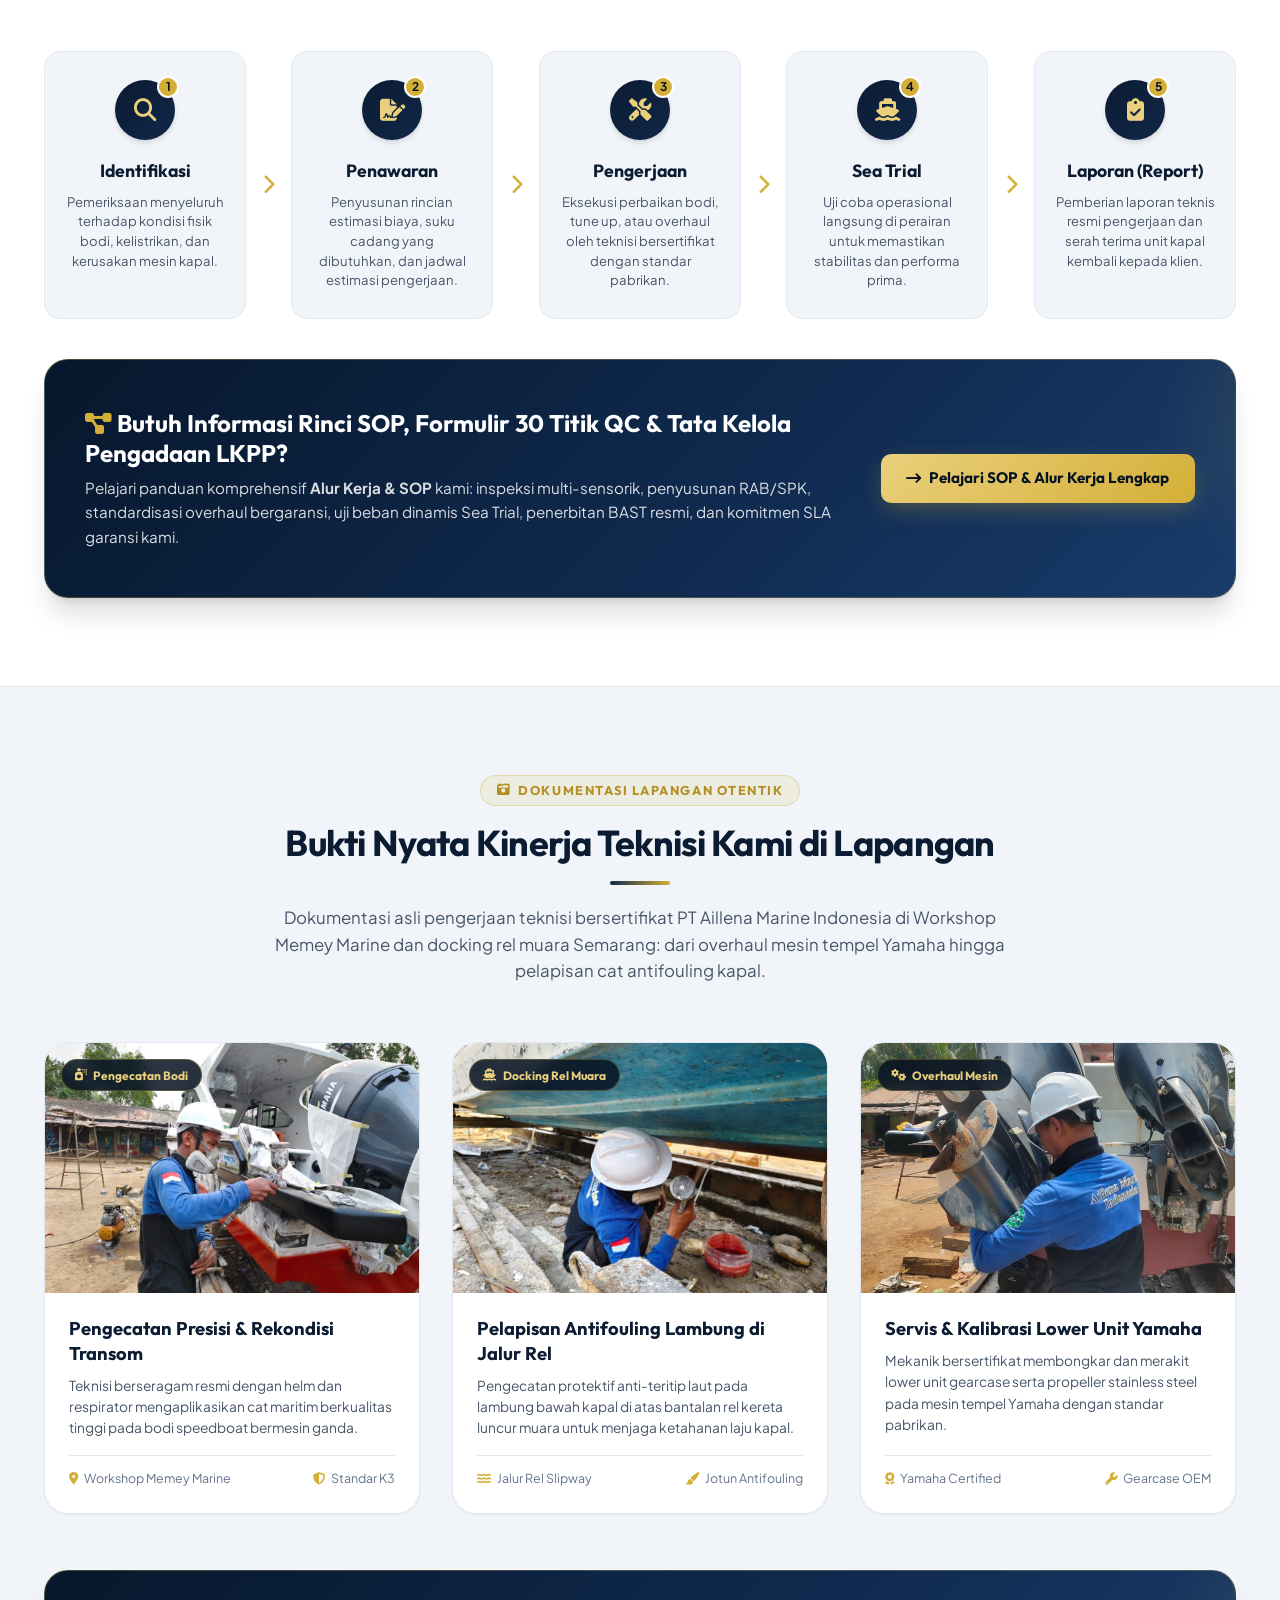
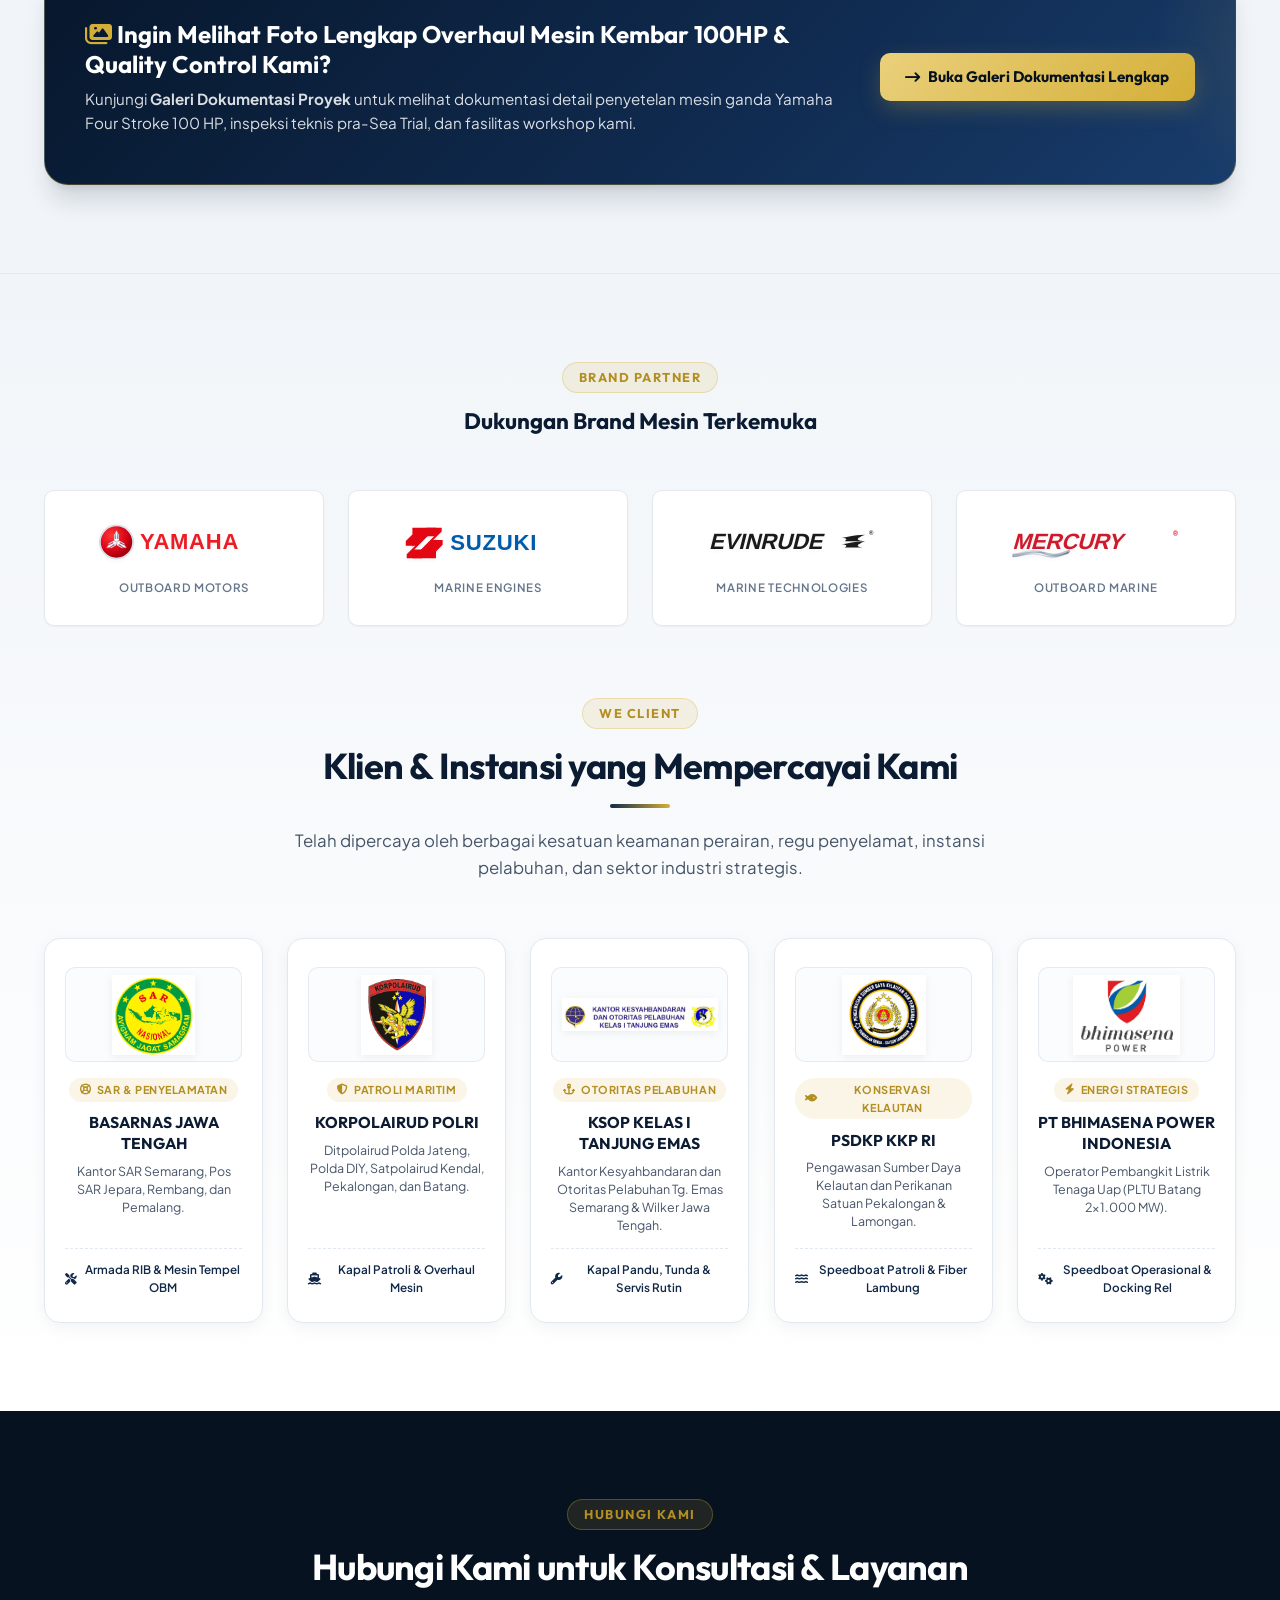
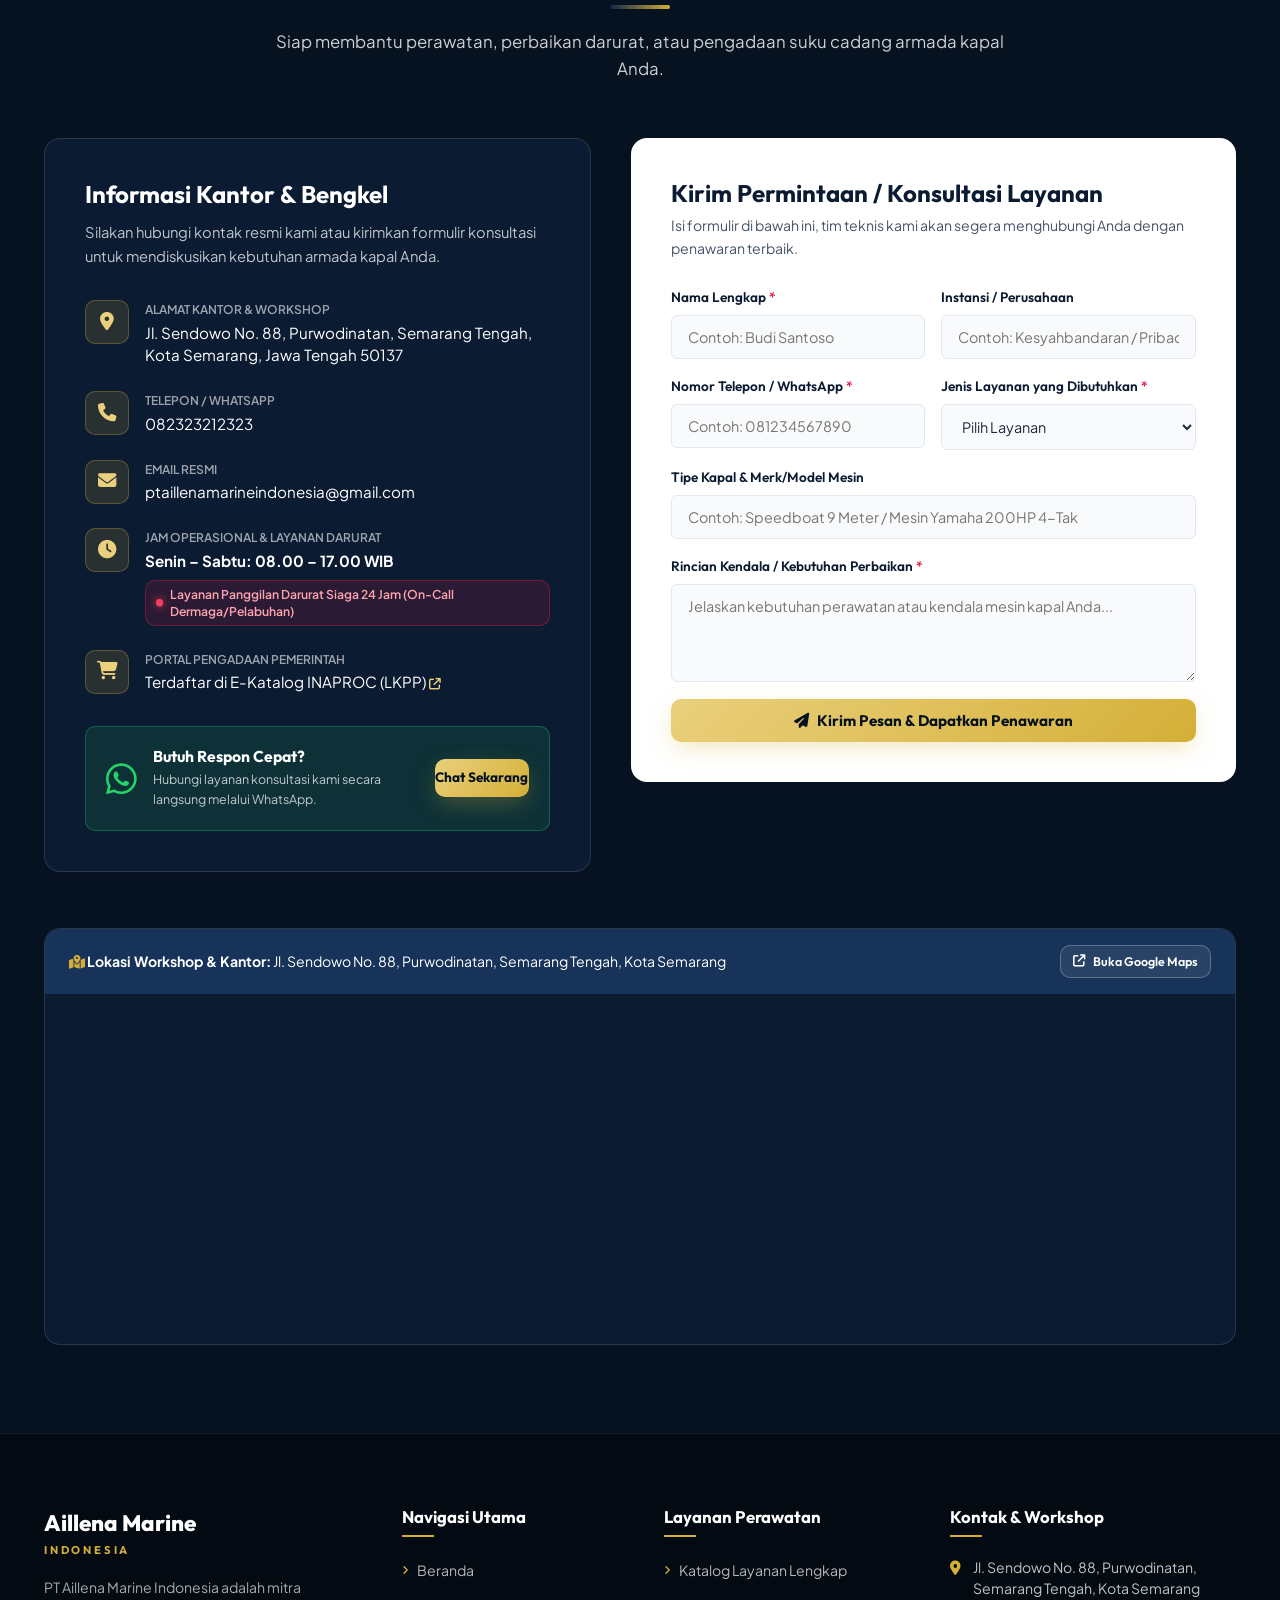
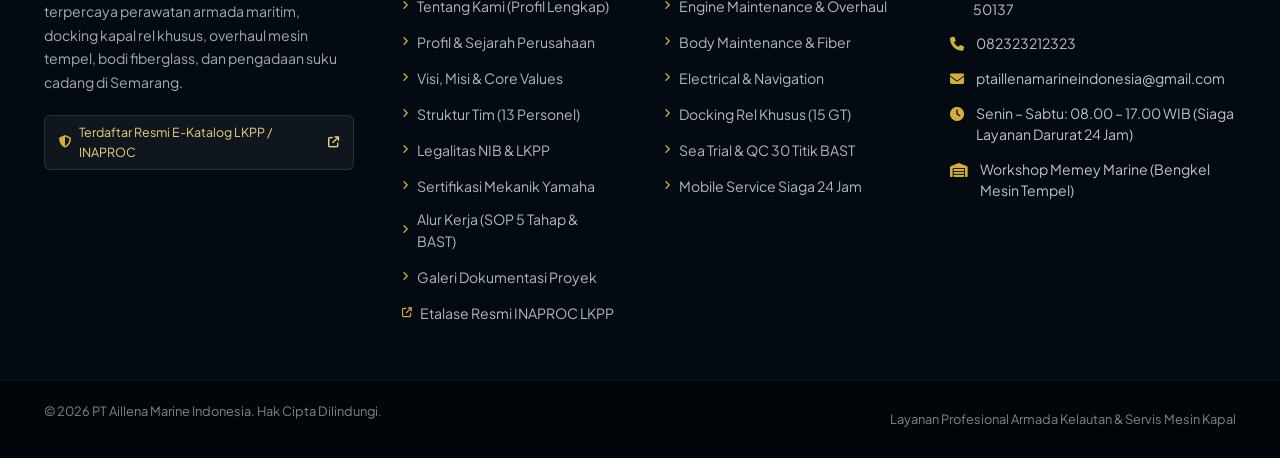
==== commit 2f59c0e3: "feat(ui): redesign executive professional team structure showcase on homepage" ====
--- a/index.html
+++ b/index.html
@@ -519,58 +519,162 @@
 
           <!-- Right Column: Team & Certification Highlight -->
           <div class="about-team-column">
-            <div class="team-overview-card">
-              <div class="card-header-styled">
-                <i class="fa-solid fa-users-gear"></i>
-                <div>
-                  <h3>Struktur Tim Profesional</h3>
-                  <p>Kombinasi manajemen solid & teknisi bersertifikasi</p>
-                </div>
-              </div>
-
-              <!-- Key Leadership -->
-              <div class="leadership-block">
-                <div class="leader-item">
-                  <div class="avatar"><i class="fa-solid fa-user-tie"></i></div>
-                  <div>
-                    <span class="role">Komisaris</span>
-                    <h5 class="name">Maret Cuciati</h5>
-                  </div>
-                </div>
-                <div class="leader-item">
-                  <div class="avatar"><i class="fa-solid fa-user-gear"></i></div>
-                  <div>
-                    <span class="role">Direktur</span>
-                    <h5 class="name">Firman Dwi Fauzi</h5>
-                  </div>
-                </div>
-              </div>
-
-              <!-- Certified Technicians -->
-              <div class="cert-block">
-                <h4 class="sub-heading"><i class="fa-solid fa-award gold-text"></i> Sertifikasi Mekanik Resmi</h4>
-                <div class="cert-item">
-                  <div class="cert-badge"><i class="fa-solid fa-check"></i></div>
-                  <div>
-                    <strong>Maheri (Mekanik)</strong>
-                    <p>Yamaha Outboard Motor Technical Training (Kantor SAR Semarang / PT Karya Bahari Abadi)</p>
-                  </div>
-                </div>
-                <div class="cert-item">
-                  <div class="cert-badge"><i class="fa-solid fa-check"></i></div>
-                  <div>
-                    <strong>Haerudin (Mekanik)</strong>
-                    <p>Service Training Yamaha OBM 4-Tak (PT Dunia Marine Internusa)</p>
-                  </div>
-                </div>
-              </div>
-
-              <!-- Divisions Summary -->
-              <div class="division-tags">
-                <span class="tag-pill"><i class="fa-solid fa-wrench"></i> <span class="tag-text"><strong>Mekanik:</strong> Maheri, Haerudin, Febi, Prasetyo</span></span>
-                <span class="tag-pill"><i class="fa-solid fa-paint-roller"></i> <span class="tag-text"><strong>Bodi &amp; Cat:</strong> Banani, Dhony, Lisin, Khansa, Samsul</span></span>
-                <span class="tag-pill"><i class="fa-solid fa-bolt"></i> <span class="tag-text"><strong>Kelistrikan:</strong> Izar</span></span>
-                <span class="tag-pill"><i class="fa-solid fa-file-invoice"></i> <span class="tag-text"><strong>Administrasi:</strong> Ulya</span></span>
+            <!-- Executive Maritime Team Structure Card -->
+            <div class="team-overview-card team-executive-card">
+              <!-- Header Topbar -->
+              <div class="team-card-topbar">
+                <span class="team-gold-pill"><i class="fa-solid fa-certificate"></i> 13 Tenaga Ahli Bersertifikat</span>
+                <h3 class="team-main-heading">Struktur Tim Profesional</h3>
+                <p class="team-sub-heading">Kombinasi dewan kepemimpinan akuntabel, kepala rekayasa maritim, dan teknisi bersertifikasi ATPM Yamaha.</p>
+              </div>
+
+              <!-- Executive Board: Dewan Komisaris & Direktur Utama -->
+              <div class="team-leaders-grid">
+                <div class="leader-card leader-board">
+                  <div class="leader-avatar-wrapper">
+                    <div class="leader-avatar"><i class="fa-solid fa-user-tie"></i></div>
+                    <span class="leader-badge-pill">Pengawasan</span>
+                  </div>
+                  <div class="leader-info">
+                    <span class="leader-role-tag">Dewan Komisaris</span>
+                    <h5 class="leader-full-name">Maret Cuciati</h5>
+                    <p class="leader-bio">Pengawasan Tata Kelola Perusahaan (GCG) & Pengendalian Legalitas</p>
+                  </div>
+                </div>
+
+                <div class="leader-card leader-board">
+                  <div class="leader-avatar-wrapper">
+                    <div class="leader-avatar"><i class="fa-solid fa-compass"></i></div>
+                    <span class="leader-badge-pill">Eksekutif</span>
+                  </div>
+                  <div class="leader-info">
+                    <span class="leader-role-tag">Direktur Utama</span>
+                    <h5 class="leader-full-name">Firman Dwi Fauzi</h5>
+                    <p class="leader-bio">Kepemimpinan Operasional Maritim & Kemitraan Klien Strategis</p>
+                  </div>
+                </div>
+              </div>
+
+              <!-- Technical & Admin Chiefs Highlight -->
+              <div class="team-chiefs-highlight">
+                <div class="chief-mini-card">
+                  <div class="chief-icon-badge"><i class="fa-solid fa-wrench"></i></div>
+                  <div class="chief-details">
+                    <span class="chief-role">Kepala Mekanik & Workshop</span>
+                    <strong class="chief-name">Maheri</strong>
+                    <span class="chief-cert-tag"><i class="fa-solid fa-award"></i> Yamaha Certified (Kantor SAR Semarang)</span>
+                  </div>
+                </div>
+                <div class="chief-mini-card">
+                  <div class="chief-icon-badge"><i class="fa-solid fa-file-signature"></i></div>
+                  <div class="chief-details">
+                    <span class="chief-role">Administrasi & E-Katalog</span>
+                    <strong class="chief-name">Ulya</strong>
+                    <span class="chief-cert-tag"><i class="fa-solid fa-landmark"></i> Dokumen SPK, Tender & INAPROC</span>
+                  </div>
+                </div>
+              </div>
+
+              <!-- 4 Technical Field Divisions Grid -->
+              <div class="team-divisions-container">
+                <div class="team-divisions-header">
+                  <span class="division-section-tag"><i class="fa-solid fa-sitemap"></i> 4 Divisi Teknis Lapangan</span>
+                </div>
+                <div class="team-divisions-grid">
+                  <!-- Divisi 1: Mesin Tempel -->
+                  <div class="division-card">
+                    <div class="division-card-header">
+                      <div class="division-icon-box"><i class="fa-solid fa-gears"></i></div>
+                      <div class="division-meta-text">
+                        <h5>Divisi Mesin Tempel</h5>
+                        <span class="div-badge">4 Teknisi Ahli</span>
+                      </div>
+                    </div>
+                    <div class="division-members">
+                      <span class="member-name"><strong>Maheri</strong> (Head)</span>
+                      <span class="member-dot">•</span>
+                      <span class="member-name">Haerudin</span>
+                      <span class="member-dot">•</span>
+                      <span class="member-name">Febi</span>
+                      <span class="member-dot">•</span>
+                      <span class="member-name">Prasetyo</span>
+                    </div>
+                    <p class="div-spec-note"><i class="fa-solid fa-circle-check"></i> Overhaul total 2T/4T OBM, tune-up & scanner EFI YDIS</p>
+                  </div>
+
+                  <!-- Divisi 2: Bodi & Gelcoat Fiber -->
+                  <div class="division-card">
+                    <div class="division-card-header">
+                      <div class="division-icon-box"><i class="fa-solid fa-paint-roller"></i></div>
+                      <div class="division-meta-text">
+                        <h5>Divisi Bodi & Fiber</h5>
+                        <span class="div-badge">3 Teknisi Komposit</span>
+                      </div>
+                    </div>
+                    <div class="division-members">
+                      <span class="member-name"><strong>Banani</strong> (Koord)</span>
+                      <span class="member-dot">•</span>
+                      <span class="member-name">Dhony</span>
+                      <span class="member-dot">•</span>
+                      <span class="member-name">Lisin</span>
+                    </div>
+                    <p class="div-spec-note"><i class="fa-solid fa-circle-check"></i> Rekonstruksi transom, bodi komposit fiber & gelcoat finishing</p>
+                  </div>
+
+                  <!-- Divisi 3: Pengecatan & Antifouling -->
+                  <div class="division-card">
+                    <div class="division-card-header">
+                      <div class="division-icon-box"><i class="fa-solid fa-paintbrush"></i></div>
+                      <div class="division-meta-text">
+                        <h5>Pengecatan & Coating</h5>
+                        <span class="div-badge">2 Teknisi Finishing</span>
+                      </div>
+                    </div>
+                    <div class="division-members">
+                      <span class="member-name">Khansa</span>
+                      <span class="member-dot">•</span>
+                      <span class="member-name">Samsul</span>
+                    </div>
+                    <p class="div-spec-note"><i class="fa-solid fa-circle-check"></i> Pelapisan cat antifouling bawah lambung kapal anti-teritip</p>
+                  </div>
+
+                  <!-- Divisi 4: Kelistrikan & Mobile Unit -->
+                  <div class="division-card">
+                    <div class="division-card-header">
+                      <div class="division-icon-box"><i class="fa-solid fa-bolt"></i></div>
+                      <div class="division-meta-text">
+                        <h5>Kelistrikan & Mobile</h5>
+                        <span class="div-badge">Navigasi & Darurat</span>
+                      </div>
+                    </div>
+                    <div class="division-members">
+                      <span class="member-name">Izar</span>
+                      <span class="member-dot">•</span>
+                      <span class="member-name">Tim Siaga Panggilan</span>
+                    </div>
+                    <p class="div-spec-note"><i class="fa-solid fa-circle-check"></i> Wiring panel laut, pompa bilga, dan unit servis panggilan 24 jam</p>
+                  </div>
+                </div>
+              </div>
+
+              <!-- Certified Credential Strip -->
+              <div class="team-credentials-strip">
+                <div class="credential-item">
+                  <i class="fa-solid fa-award gold-text"></i>
+                  <span>Yamaha ATPM Certified (PT Dunia Marine Internusa)</span>
+                </div>
+                <div class="credential-item">
+                  <i class="fa-solid fa-life-ring gold-text"></i>
+                  <span>Pelatihan Teknis SAR Maritim (Kantor SAR Semarang)</span>
+                </div>
+              </div>
+
+              <!-- Footer CTA to detailed team page -->
+              <div class="team-card-footer-action">
+                <a href="about.html#tim" class="btn-team-view-full">
+                  <span>Lihat Profil Biodata & Portofolio 13 Teknisi Lengkap</span>
+                  <i class="fa-solid fa-arrow-right"></i>
+                </a>
               </div>
             </div>
 
--- a/styles.css
+++ b/styles.css
@@ -925,155 +925,450 @@
 }
 
 /* Right Column Team Card */
+/* ==========================================================================
+   Executive Maritime Team Structure - PT Aillena Marine Indonesia
+   ========================================================================== */
 .team-overview-card {
   background: #FFFFFF;
-  border: 1px solid var(--border-light);
-  border-radius: var(--radius-lg);
-  padding: 2rem;
-  box-shadow: var(--shadow-md);
+  border: 1px solid rgba(212, 175, 55, 0.28);
+  border-top: 4px solid var(--gold-primary);
+  border-radius: var(--radius-xl);
+  padding: 2.25rem 2rem;
+  box-shadow: 0 15px 35px -8px rgba(7, 23, 44, 0.08), 0 0 0 1px rgba(7, 23, 44, 0.03);
+  margin-bottom: 1.75rem;
+  position: relative;
+  overflow: hidden;
+  transition: var(--transition-normal);
+}
+
+.team-overview-card:hover {
+  box-shadow: 0 20px 45px -10px rgba(7, 23, 44, 0.12), 0 0 0 1px rgba(212, 175, 55, 0.4);
+}
+
+/* Header Topbar */
+.team-card-topbar {
   margin-bottom: 1.5rem;
-}
-
-.card-header-styled {
-  display: flex;
-  align-items: center;
-  gap: 0.85rem;
   border-bottom: 1px solid var(--border-light);
-  padding-bottom: 1rem;
-  margin-bottom: 1.25rem;
-}
-
-.card-header-styled i {
-  font-size: 1.6rem;
-  color: var(--navy-primary);
-}
-
-.card-header-styled h3 {
-  font-size: 1.25rem;
-  margin-bottom: 0.15rem;
-}
-
-.card-header-styled p {
-  font-size: 0.82rem;
-  color: var(--text-muted);
-  margin-bottom: 0;
-}
-
-.leadership-block {
-  display: grid;
-  grid-template-columns: 1fr 1fr;
-  gap: 1rem;
-  margin-bottom: 1.5rem;
-}
-
-.leader-item {
-  display: flex;
-  align-items: center;
-  gap: 0.75rem;
-  padding: 0.75rem;
-  background: var(--bg-alt);
-  border-radius: var(--radius-md);
-}
-
-.leader-item .avatar {
-  width: 40px;
-  height: 40px;
-  border-radius: 50%;
-  background: var(--navy-surface);
-  color: var(--gold-light);
-  display: flex;
-  align-items: center;
-  justify-content: center;
-  font-size: 1.1rem;
-}
-
-.leader-item .role {
+  padding-bottom: 1.25rem;
+}
+
+.team-gold-pill {
+  display: inline-flex;
+  align-items: center;
+  gap: 0.4rem;
   font-size: 0.72rem;
   font-weight: 700;
   text-transform: uppercase;
+  letter-spacing: 0.06em;
+  color: var(--gold-dark);
+  background: rgba(212, 175, 55, 0.12);
+  border: 1px solid rgba(212, 175, 55, 0.35);
+  padding: 0.25rem 0.8rem;
+  border-radius: var(--radius-full);
+}
+
+.team-main-heading {
+  font-family: var(--font-heading);
+  font-size: 1.45rem;
+  font-weight: 800;
+  color: var(--navy-dark);
+  margin: 0.65rem 0 0.35rem 0;
+  line-height: 1.25;
+}
+
+.team-sub-heading {
+  font-size: 0.86rem;
+  color: var(--text-secondary);
+  line-height: 1.5;
+  margin: 0;
+}
+
+/* Executive Board (Komisaris & Direktur Utama) */
+.team-leaders-grid {
+  display: grid;
+  grid-template-columns: 1fr 1fr;
+  gap: 1.15rem;
+  margin-bottom: 1.25rem;
+}
+
+.leader-card.leader-board {
+  background: linear-gradient(135deg, #091C36 0%, #112F58 100%);
+  color: #FFFFFF;
+  border-radius: var(--radius-lg);
+  padding: 1.25rem 1.1rem;
+  border: 1px solid rgba(212, 175, 55, 0.35);
+  box-shadow: 0 6px 18px rgba(7, 23, 44, 0.18);
+  display: flex;
+  flex-direction: column;
+  gap: 0.85rem;
+  position: relative;
+  overflow: hidden;
+  transition: transform 0.3s ease, border-color 0.3s ease, box-shadow 0.3s ease;
+}
+
+.leader-card.leader-board::before {
+  content: '';
+  position: absolute;
+  top: -20px;
+  right: -20px;
+  width: 70px;
+  height: 70px;
+  background: radial-gradient(circle, rgba(212, 175, 55, 0.2) 0%, transparent 70%);
+  border-radius: 50%;
+  pointer-events: none;
+}
+
+.leader-card.leader-board:hover {
+  transform: translateY(-3px);
+  border-color: var(--gold-light);
+  box-shadow: 0 10px 25px rgba(212, 175, 55, 0.25);
+}
+
+.leader-avatar-wrapper {
+  display: flex;
+  align-items: center;
+  justify-content: space-between;
+  width: 100%;
+}
+
+.leader-avatar {
+  width: 44px;
+  height: 44px;
+  border-radius: 50%;
+  background: rgba(212, 175, 55, 0.18);
+  border: 2px solid var(--gold-primary);
+  color: var(--gold-light);
+  display: flex;
+  align-items: center;
+  justify-content: center;
+  font-size: 1.2rem;
+  box-shadow: 0 2px 8px rgba(0,0,0,0.3);
+}
+
+.leader-badge-pill {
+  font-size: 0.68rem;
+  font-weight: 700;
+  text-transform: uppercase;
+  letter-spacing: 0.05em;
+  background: rgba(255, 255, 255, 0.12);
+  border: 1px solid rgba(255, 255, 255, 0.25);
+  color: var(--gold-light);
+  padding: 0.2rem 0.65rem;
+  border-radius: var(--radius-full);
+}
+
+.leader-info {
+  display: flex;
+  flex-direction: column;
+}
+
+.leader-role-tag {
+  font-size: 0.7rem;
+  font-weight: 700;
+  color: var(--gold-light);
+  text-transform: uppercase;
+  letter-spacing: 0.06em;
+  display: block;
+}
+
+.leader-full-name {
+  font-family: var(--font-heading);
+  font-size: 1.1rem;
+  font-weight: 700;
+  color: #FFFFFF;
+  margin: 0.2rem 0 0.35rem 0;
+  line-height: 1.25;
+}
+
+.leader-bio {
+  font-size: 0.76rem;
+  color: rgba(255, 255, 255, 0.82);
+  line-height: 1.45;
+  margin: 0;
+}
+
+/* Technical & Admin Chiefs Highlight */
+.team-chiefs-highlight {
+  display: grid;
+  grid-template-columns: 1fr 1fr;
+  gap: 0.95rem;
+  margin-bottom: 1.5rem;
+}
+
+.chief-mini-card {
+  background: var(--bg-body);
+  border: 1px solid var(--border-light);
+  border-left: 3px solid var(--navy-primary);
+  border-radius: var(--radius-md);
+  padding: 0.9rem 1rem;
+  display: flex;
+  align-items: flex-start;
+  gap: 0.75rem;
+  transition: var(--transition-fast);
+}
+
+.chief-mini-card:hover {
+  background: #FFFFFF;
+  border-color: var(--gold-primary);
+  border-left-color: var(--gold-primary);
+  box-shadow: var(--shadow-sm);
+  transform: translateY(-1px);
+}
+
+.chief-icon-badge {
+  width: 36px;
+  height: 36px;
+  border-radius: var(--radius-sm);
+  background: var(--navy-primary);
+  color: var(--gold-light);
+  display: flex;
+  align-items: center;
+  justify-content: center;
+  font-size: 0.95rem;
+  flex-shrink: 0;
+}
+
+.chief-details {
+  display: flex;
+  flex-direction: column;
+  min-width: 0;
+}
+
+.chief-role {
+  font-size: 0.68rem;
+  font-weight: 700;
+  text-transform: uppercase;
   color: var(--text-muted);
-  display: block;
-}
-
-.leader-item .name {
+  letter-spacing: 0.04em;
+}
+
+.chief-name {
+  font-family: var(--font-heading);
   font-size: 0.95rem;
   color: var(--navy-dark);
-}
-
-.cert-block {
-  margin-bottom: 1.25rem;
+  margin: 0.1rem 0 0.2rem 0;
+}
+
+.chief-cert-tag {
+  font-size: 0.72rem;
+  color: var(--gold-dark);
+  font-weight: 600;
+  display: flex;
+  align-items: center;
+  gap: 0.3rem;
+  line-height: 1.35;
+}
+
+/* 4 Technical Divisions Grid */
+.team-divisions-container {
+  margin-bottom: 1.5rem;
+}
+
+.team-divisions-header {
+  margin-bottom: 0.85rem;
+  display: flex;
+  align-items: center;
+  justify-content: space-between;
+}
+
+.division-section-tag {
+  font-size: 0.76rem;
+  font-weight: 700;
+  color: var(--navy-dark);
+  text-transform: uppercase;
+  letter-spacing: 0.06em;
+  display: inline-flex;
+  align-items: center;
+  gap: 0.45rem;
+}
+
+.division-section-tag i {
+  color: var(--gold-dark);
+}
+
+.team-divisions-grid {
+  display: grid;
+  grid-template-columns: 1fr 1fr;
+  gap: 0.95rem;
+}
+
+.division-card {
+  background: #FFFFFF;
+  border: 1px solid var(--border-light);
+  border-radius: var(--radius-md);
+  padding: 1rem;
+  transition: var(--transition-fast);
+  display: flex;
+  flex-direction: column;
+  gap: 0.5rem;
+  box-shadow: 0 2px 8px rgba(7, 23, 44, 0.03);
+}
+
+.division-card:hover {
+  border-color: var(--gold-primary);
+  box-shadow: var(--shadow-sm);
+  transform: translateY(-2px);
+}
+
+.division-card-header {
+  display: flex;
+  align-items: center;
+  gap: 0.65rem;
+}
+
+.division-icon-box {
+  width: 30px;
+  height: 30px;
+  border-radius: var(--radius-sm);
+  background: var(--bg-alt);
+  color: var(--navy-primary);
+  display: flex;
+  align-items: center;
+  justify-content: center;
+  font-size: 0.85rem;
+  flex-shrink: 0;
+  transition: var(--transition-fast);
+}
+
+.division-card:hover .division-icon-box {
+  background: var(--navy-primary);
+  color: var(--gold-light);
+}
+
+.division-meta-text {
+  display: flex;
+  flex-direction: column;
+  min-width: 0;
+}
+
+.division-meta-text h5 {
+  font-size: 0.86rem;
+  font-weight: 700;
+  color: var(--navy-dark);
+  margin: 0;
+  line-height: 1.25;
+}
+
+.div-badge {
+  font-size: 0.66rem;
+  font-weight: 600;
+  color: var(--gold-dark);
+  background: rgba(212, 175, 55, 0.1);
+  padding: 0.1rem 0.45rem;
+  border-radius: 999px;
+  display: inline-block;
+  margin-top: 0.15rem;
+  align-self: flex-start;
+}
+
+.division-members {
+  font-size: 0.74rem;
+  color: var(--text-primary);
+  line-height: 1.45;
+  display: flex;
+  flex-wrap: wrap;
+  gap: 0.3rem;
+  align-items: center;
+  margin-top: 0.2rem;
+}
+
+.member-name {
+  background: var(--bg-body);
+  padding: 0.15rem 0.45rem;
+  border-radius: 4px;
+  border: 1px solid var(--border-light);
+  font-size: 0.72rem;
+  color: var(--navy-dark);
+}
+
+.member-dot {
+  color: var(--gold-primary);
+  font-weight: 900;
+  font-size: 0.75rem;
+}
+
+.div-spec-note {
+  font-size: 0.72rem;
+  color: var(--text-secondary);
+  margin: 0.15rem 0 0 0;
+  line-height: 1.4;
+  display: flex;
+  align-items: flex-start;
+  gap: 0.35rem;
+}
+
+.div-spec-note i {
+  color: var(--gold-dark);
+  font-size: 0.7rem;
+  margin-top: 0.15rem;
+  flex-shrink: 0;
+}
+
+/* Credentials Strip */
+.team-credentials-strip {
   background: rgba(212, 175, 55, 0.08);
   border: 1px solid rgba(212, 175, 55, 0.25);
   border-radius: var(--radius-md);
-  padding: 1.1rem;
-}
-
-.cert-block .sub-heading {
-  font-size: 0.9rem;
+  padding: 0.85rem 1.1rem;
+  display: flex;
+  align-items: center;
+  justify-content: space-between;
+  flex-wrap: wrap;
+  gap: 0.75rem;
+  margin-bottom: 1.35rem;
+}
+
+.credential-item {
+  display: flex;
+  align-items: center;
+  gap: 0.5rem;
+  font-size: 0.76rem;
+  font-weight: 600;
   color: var(--navy-dark);
-  margin-bottom: 0.85rem;
-  display: flex;
-  align-items: center;
-  gap: 0.4rem;
-}
-
-.cert-item {
-  display: flex;
-  align-items: flex-start;
-  gap: 0.65rem;
-  margin-bottom: 0.65rem;
-}
-
-.cert-item:last-child {
-  margin-bottom: 0;
-}
-
-.cert-badge {
-  width: 18px;
-  height: 18px;
-  border-radius: 50%;
-  background-color: var(--gold-primary);
+}
+
+.credential-item i {
+  font-size: 0.85rem;
+}
+
+/* Footer Action Button */
+.team-card-footer-action {
+  width: 100%;
+}
+
+.btn-team-view-full {
+  display: flex;
+  align-items: center;
+  justify-content: space-between;
+  width: 100%;
+  padding: 0.85rem 1.25rem;
+  border-radius: var(--radius-md);
+  background: linear-gradient(135deg, #091C36 0%, #112F58 100%);
+  color: #FFFFFF;
+  text-decoration: none;
+  font-family: var(--font-heading);
+  font-size: 0.86rem;
+  font-weight: 600;
+  border: 1px solid rgba(212, 175, 55, 0.35);
+  transition: all 0.25s cubic-bezier(0.16, 1, 0.3, 1);
+  box-shadow: 0 4px 14px rgba(7, 23, 44, 0.15);
+  box-sizing: border-box;
+}
+
+.btn-team-view-full:hover {
+  background: linear-gradient(135deg, var(--gold-primary) 0%, var(--gold-dark) 100%);
   color: var(--navy-darkest);
-  display: flex;
-  align-items: center;
-  justify-content: center;
-  font-size: 0.65rem;
-  margin-top: 0.2rem;
-  flex-shrink: 0;
-}
-
-.cert-item strong {
-  font-size: 0.88rem;
-  color: var(--navy-dark);
-  display: block;
-}
-
-.cert-item p {
-  font-size: 0.78rem;
-  color: var(--text-secondary);
-  margin-bottom: 0;
-}
-
-.division-tags {
-  display: flex;
-  flex-direction: column;
-  gap: 0.5rem;
-}
-
-.tag-pill {
-  font-size: 0.8rem;
-  background: var(--bg-alt);
-  color: var(--text-secondary);
-  padding: 0.4rem 0.75rem;
-  border-radius: var(--radius-sm);
-  display: flex;
-  align-items: center;
-  gap: 0.5rem;
-}
-
-.tag-pill i {
-  color: var(--navy-primary);
-  width: 16px;
+  border-color: var(--gold-light);
+  transform: translateY(-2px);
+  box-shadow: 0 8px 20px rgba(212, 175, 55, 0.35);
+}
+
+.btn-team-view-full i {
+  transition: transform 0.25s ease;
+}
+
+.btn-team-view-full:hover i {
+  transform: translateX(4px);
 }
 
 /* Workshop photo card */
@@ -5273,81 +5568,55 @@
     box-sizing: border-box;
     margin-bottom: 1.25rem;
   }
-  .card-header-styled {
-    gap: 0.75rem;
-  }
-  .card-header-styled > div {
-    flex: 1;
-    min-width: 0;
-  }
-  .card-header-styled h3 {
-    font-size: 1.2rem;
-    overflow-wrap: break-word;
-  }
-  .leadership-block {
-    grid-template-columns: 1fr;
-    gap: 0.75rem;
-    margin-bottom: 1.25rem;
-    width: 100%;
-  }
-  .leader-item {
-    padding: 0.75rem;
-    min-width: 0;
-    width: 100%;
-    box-sizing: border-box;
-  }
-  .leader-item > div {
-    flex: 1;
-    min-width: 0;
-  }
-  .cert-block {
-    padding: 1rem 0.85rem;
-    width: 100%;
-    box-sizing: border-box;
-  }
-  .cert-item {
-    gap: 0.65rem;
-    min-width: 0;
-    width: 100%;
-    box-sizing: border-box;
-  }
-  .cert-item > div {
-    flex: 1;
-    min-width: 0;
-  }
-  .cert-item strong {
-    font-size: 0.86rem;
-    overflow-wrap: break-word;
-  }
-  .cert-item p {
-    font-size: 0.76rem;
-    line-height: 1.45;
-    overflow-wrap: break-word;
-  }
-  .division-tags {
-    gap: 0.5rem;
-    width: 100%;
-  }
-  .tag-pill {
-    font-size: 0.76rem;
-    padding: 0.45rem 0.65rem;
-    line-height: 1.4;
-    display: flex;
-    align-items: flex-start;
-    gap: 0.5rem;
-    width: 100%;
-    box-sizing: border-box;
-  }
-  .tag-pill i {
-    margin-top: 0.2rem;
-    flex-shrink: 0;
-  }
-  .tag-text {
-    flex: 1;
-    min-width: 0;
-    overflow-wrap: break-word;
-    word-break: break-word;
-    line-height: 1.45;
+  /* Executive Maritime Team Structure Mobile (<= 768px) */
+  .team-overview-card {
+    padding: 1.5rem 1.15rem !important;
+    border-radius: var(--radius-lg) !important;
+    width: 100% !important;
+    box-sizing: border-box !important;
+  }
+  .team-main-heading {
+    font-size: 1.25rem !important;
+  }
+  .team-sub-heading {
+    font-size: 0.82rem !important;
+  }
+  .team-leaders-grid {
+    grid-template-columns: 1fr !important;
+    gap: 0.85rem !important;
+  }
+  .leader-card.leader-board {
+    padding: 1.15rem 1rem !important;
+  }
+  .leader-full-name {
+    font-size: 1.05rem !important;
+  }
+  .team-chiefs-highlight {
+    grid-template-columns: 1fr !important;
+    gap: 0.75rem !important;
+  }
+  .chief-mini-card {
+    padding: 0.8rem 0.85rem !important;
+  }
+  .team-divisions-grid {
+    grid-template-columns: 1fr !important;
+    gap: 0.75rem !important;
+  }
+  .division-card {
+    padding: 0.85rem 0.9rem !important;
+  }
+  .team-credentials-strip {
+    flex-direction: column !important;
+    align-items: flex-start !important;
+    gap: 0.5rem !important;
+    padding: 0.75rem 0.85rem !important;
+  }
+  .btn-team-view-full {
+    font-size: 0.82rem !important;
+    padding: 0.75rem 1rem !important;
+    justify-content: center !important;
+    text-align: center !important;
+    gap: 0.5rem !important;
   }
   .workshop-card {
     width: 100%;
